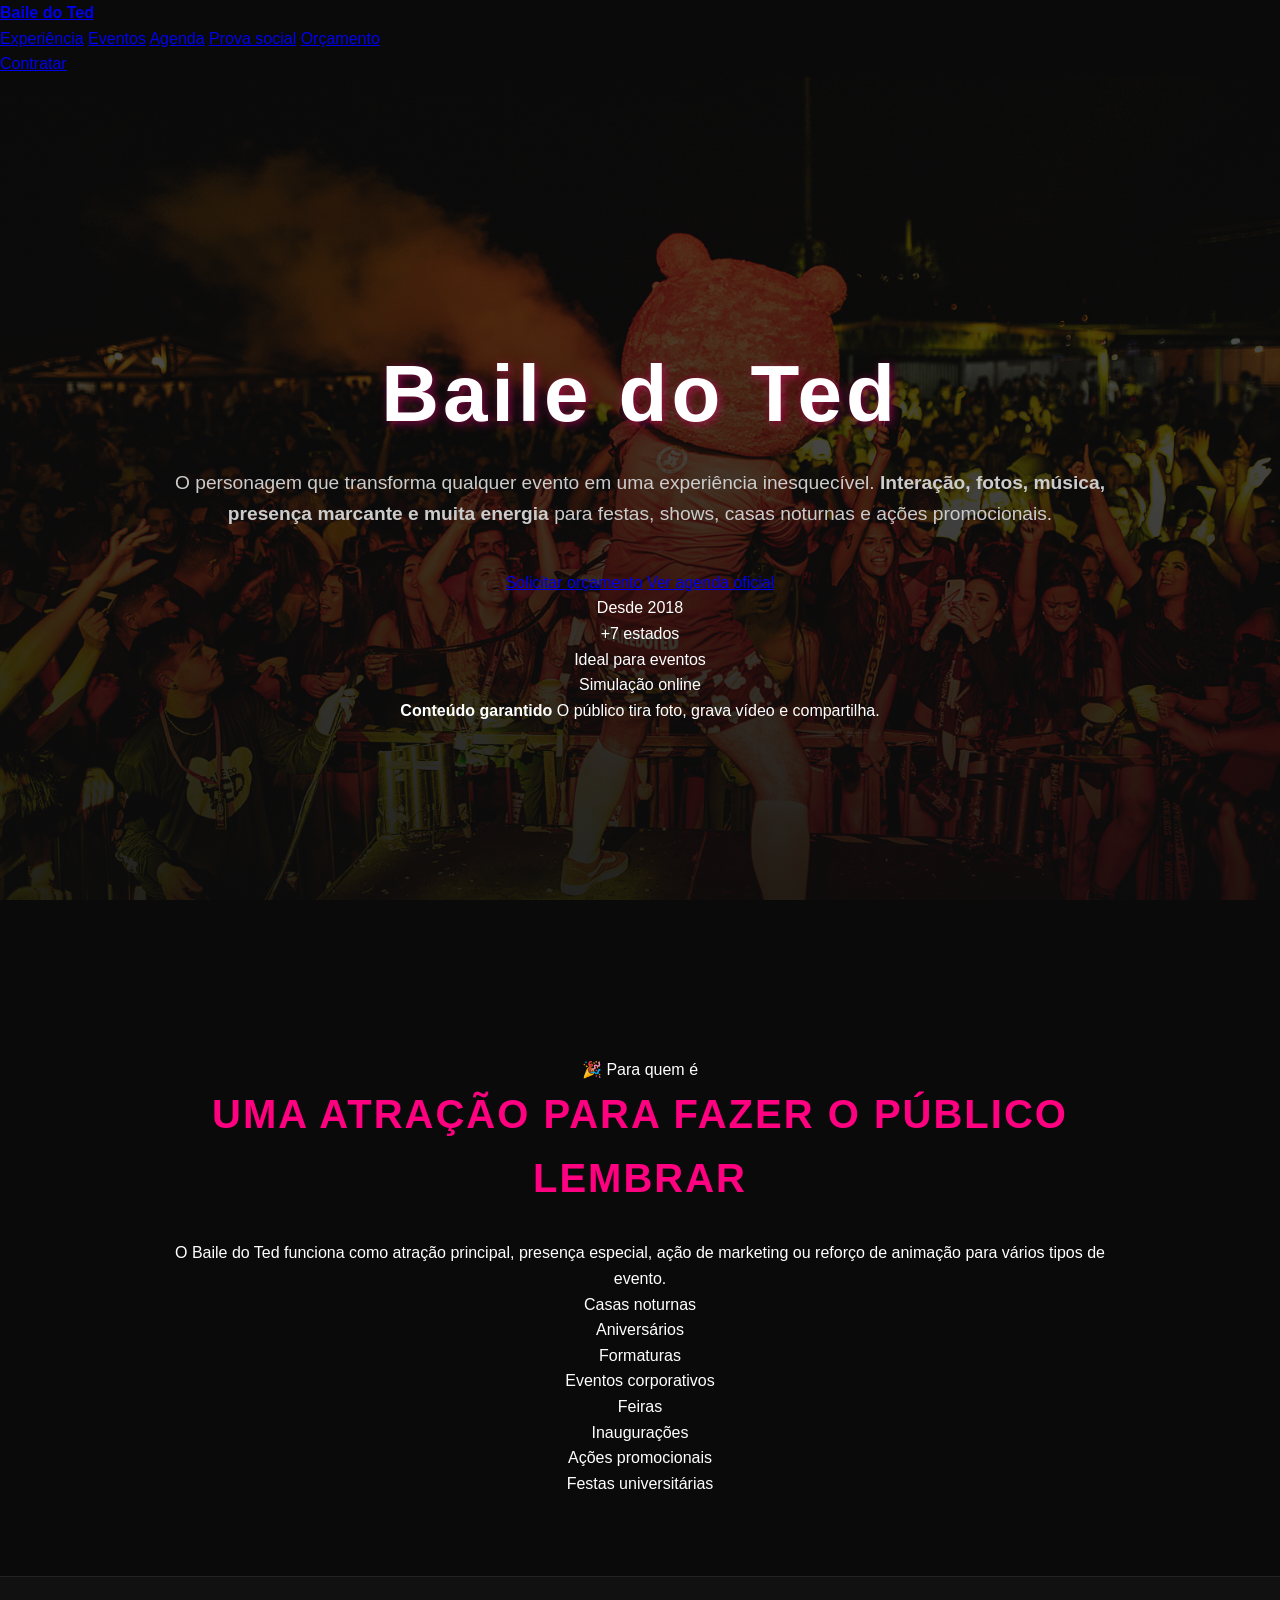
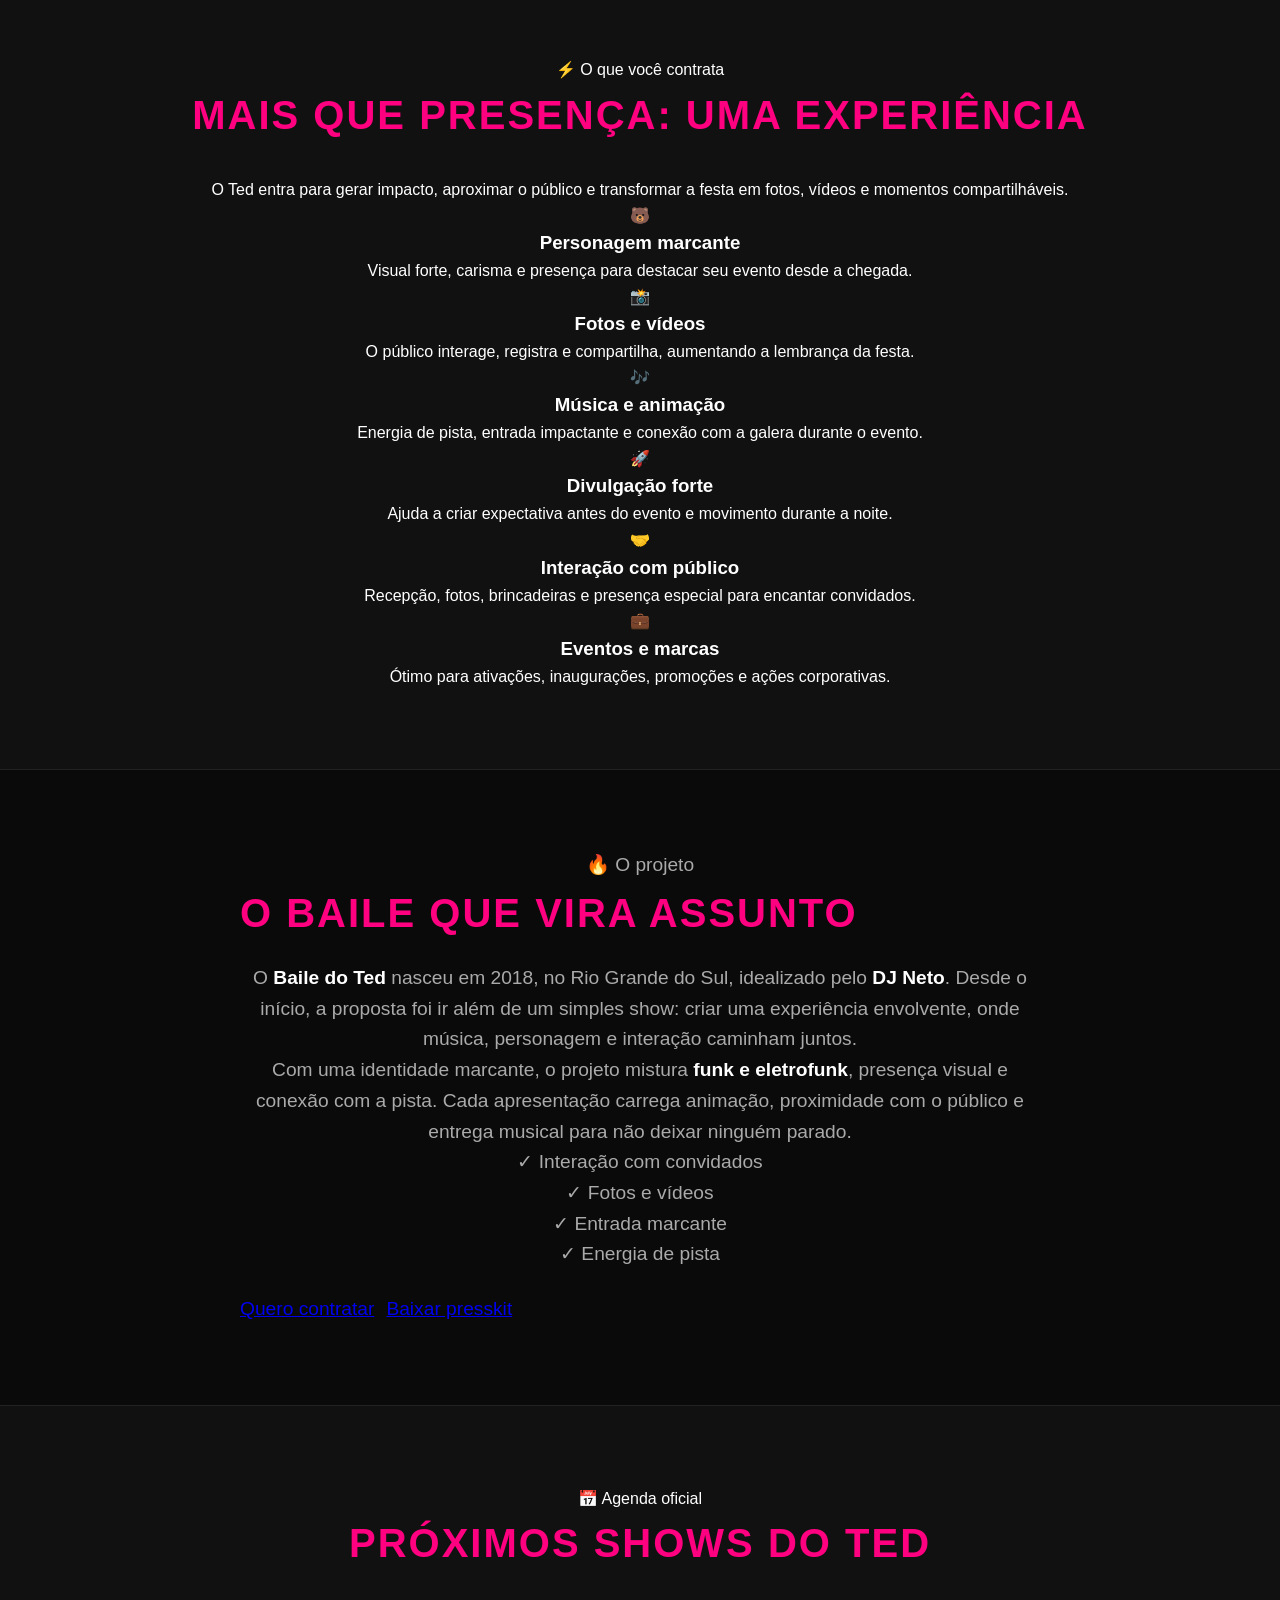
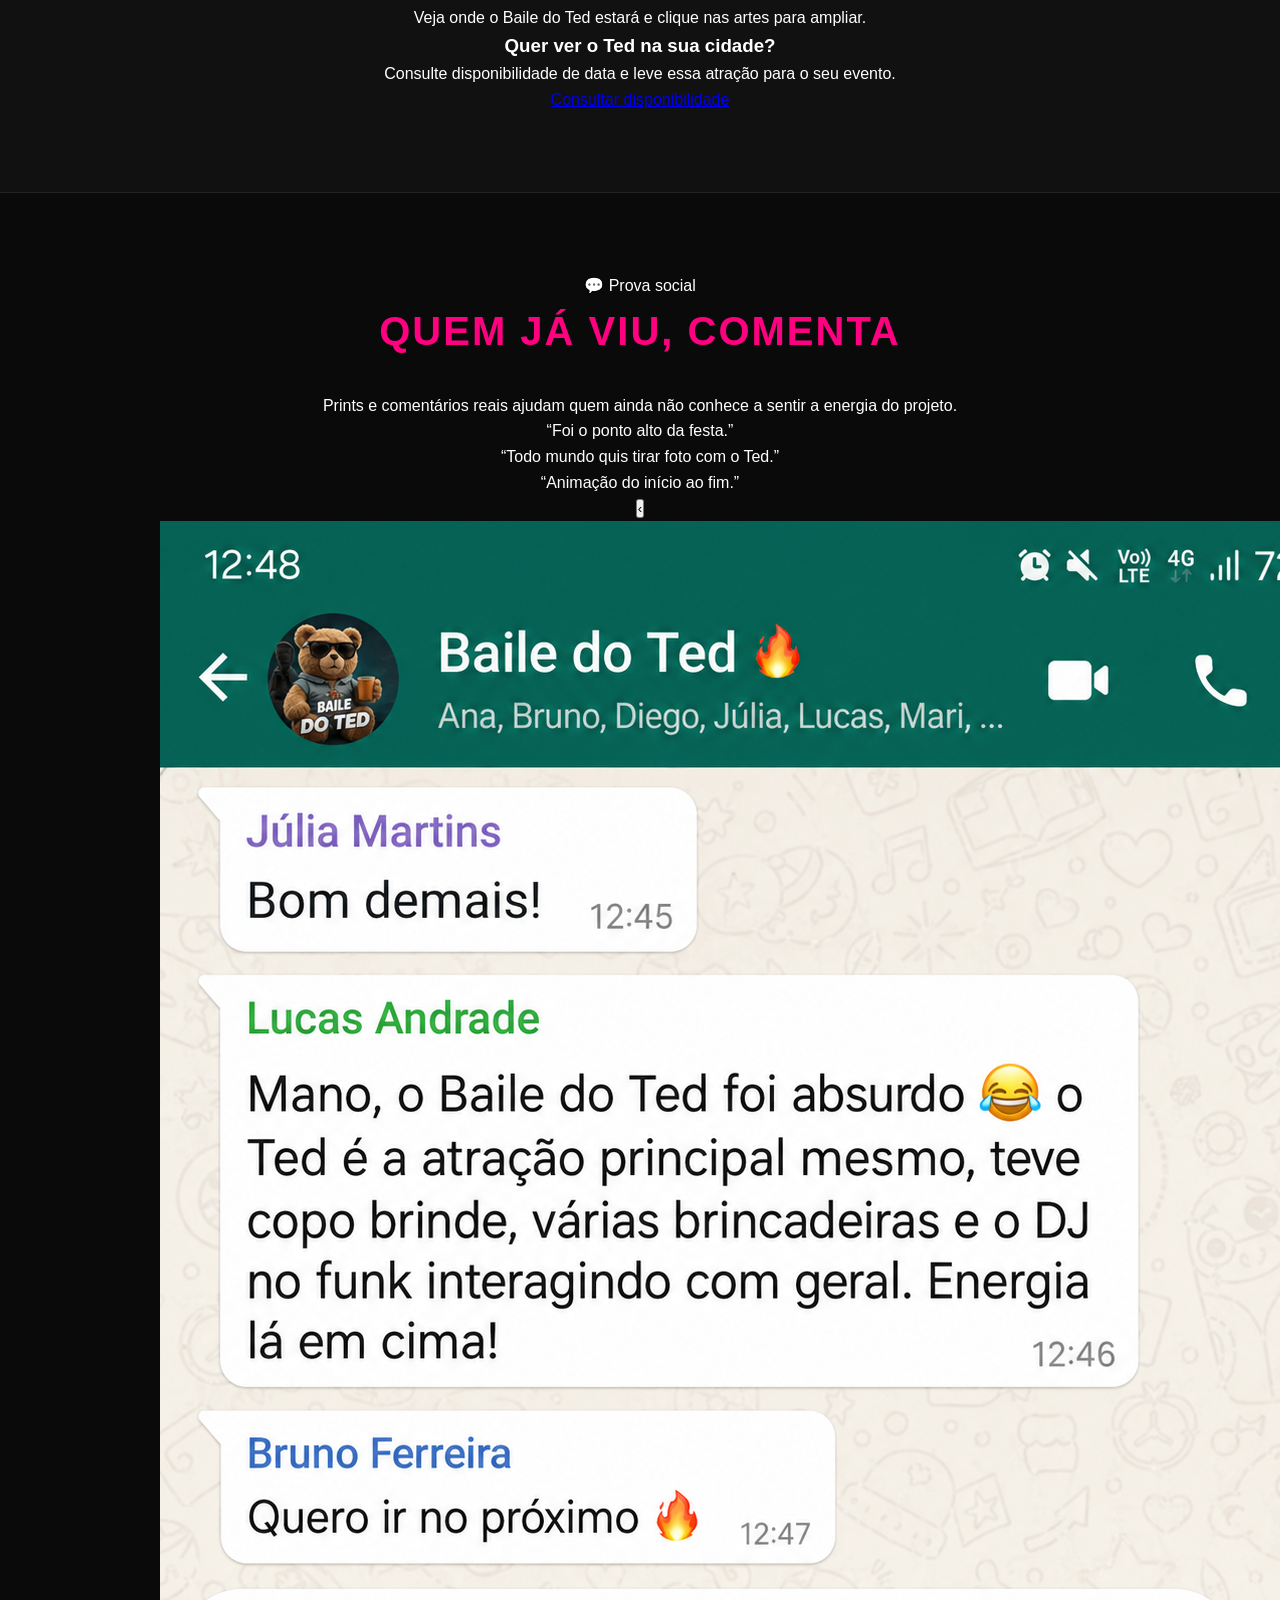
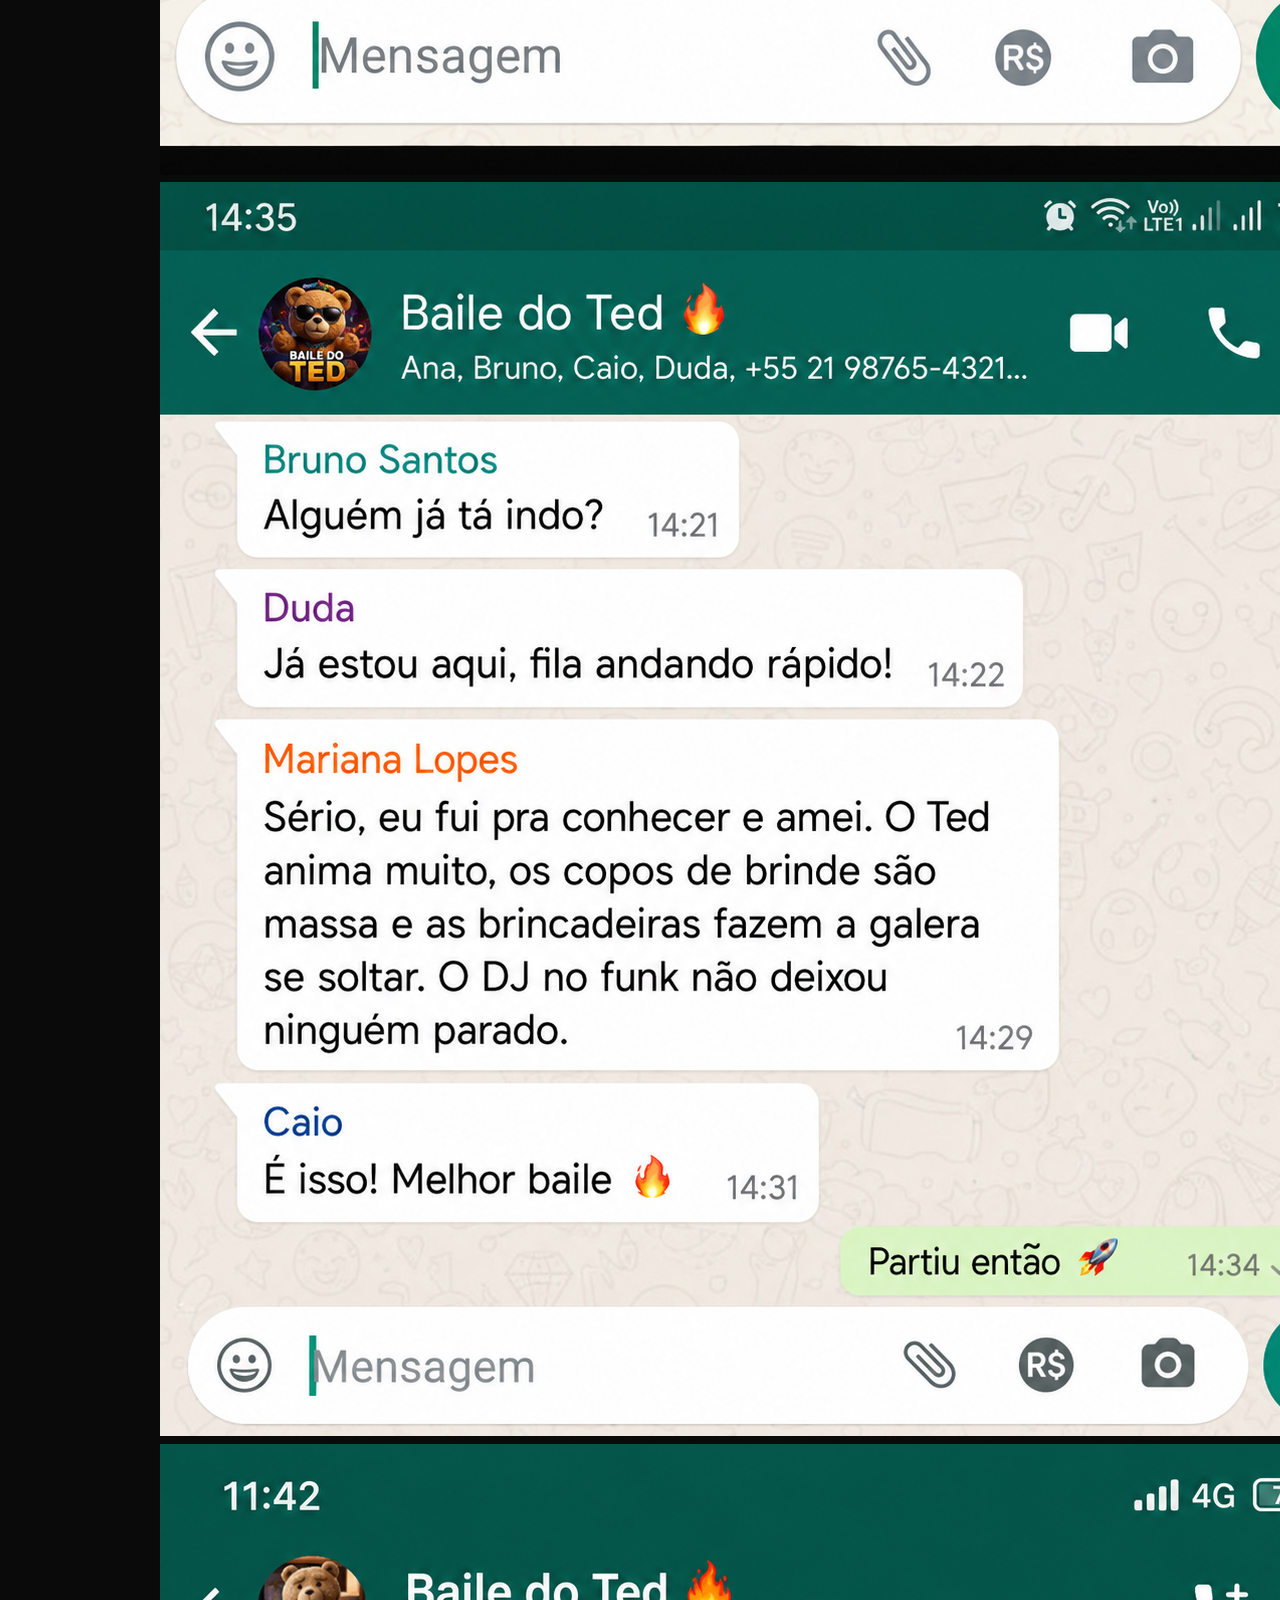
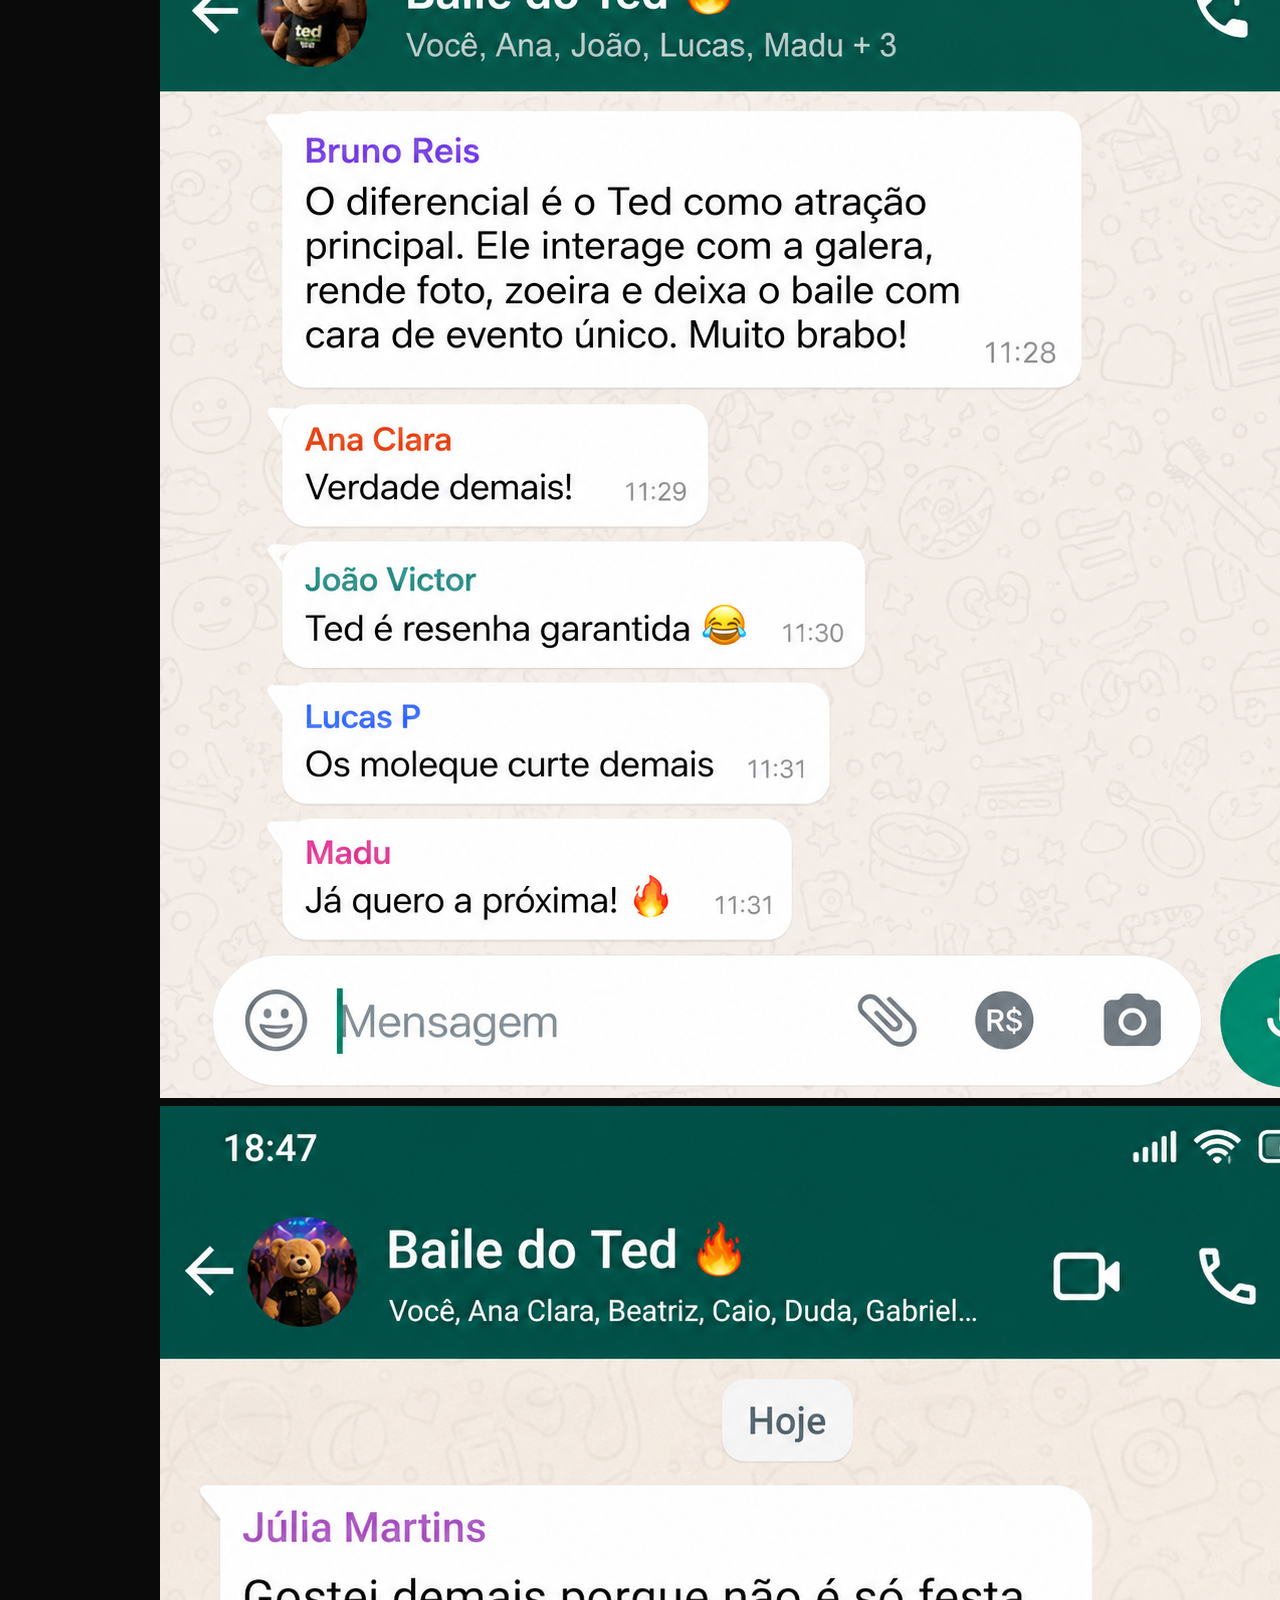
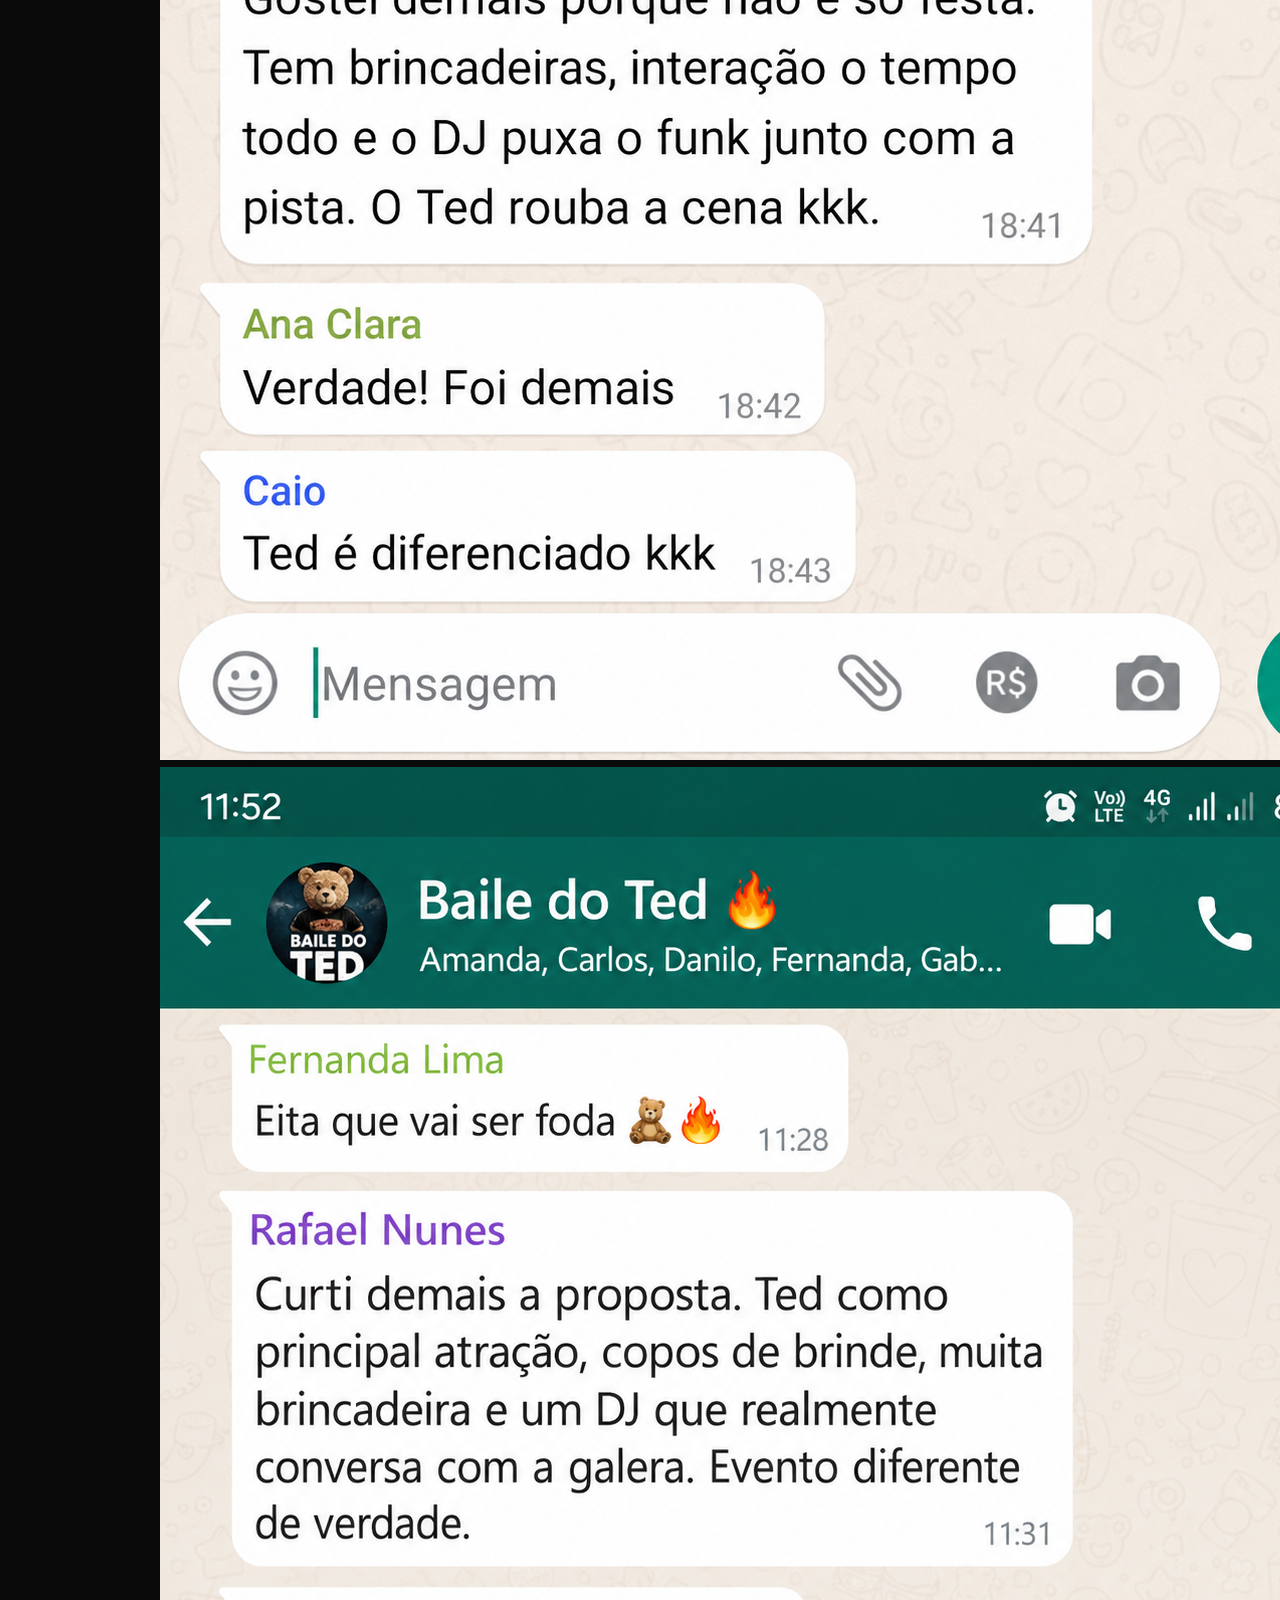
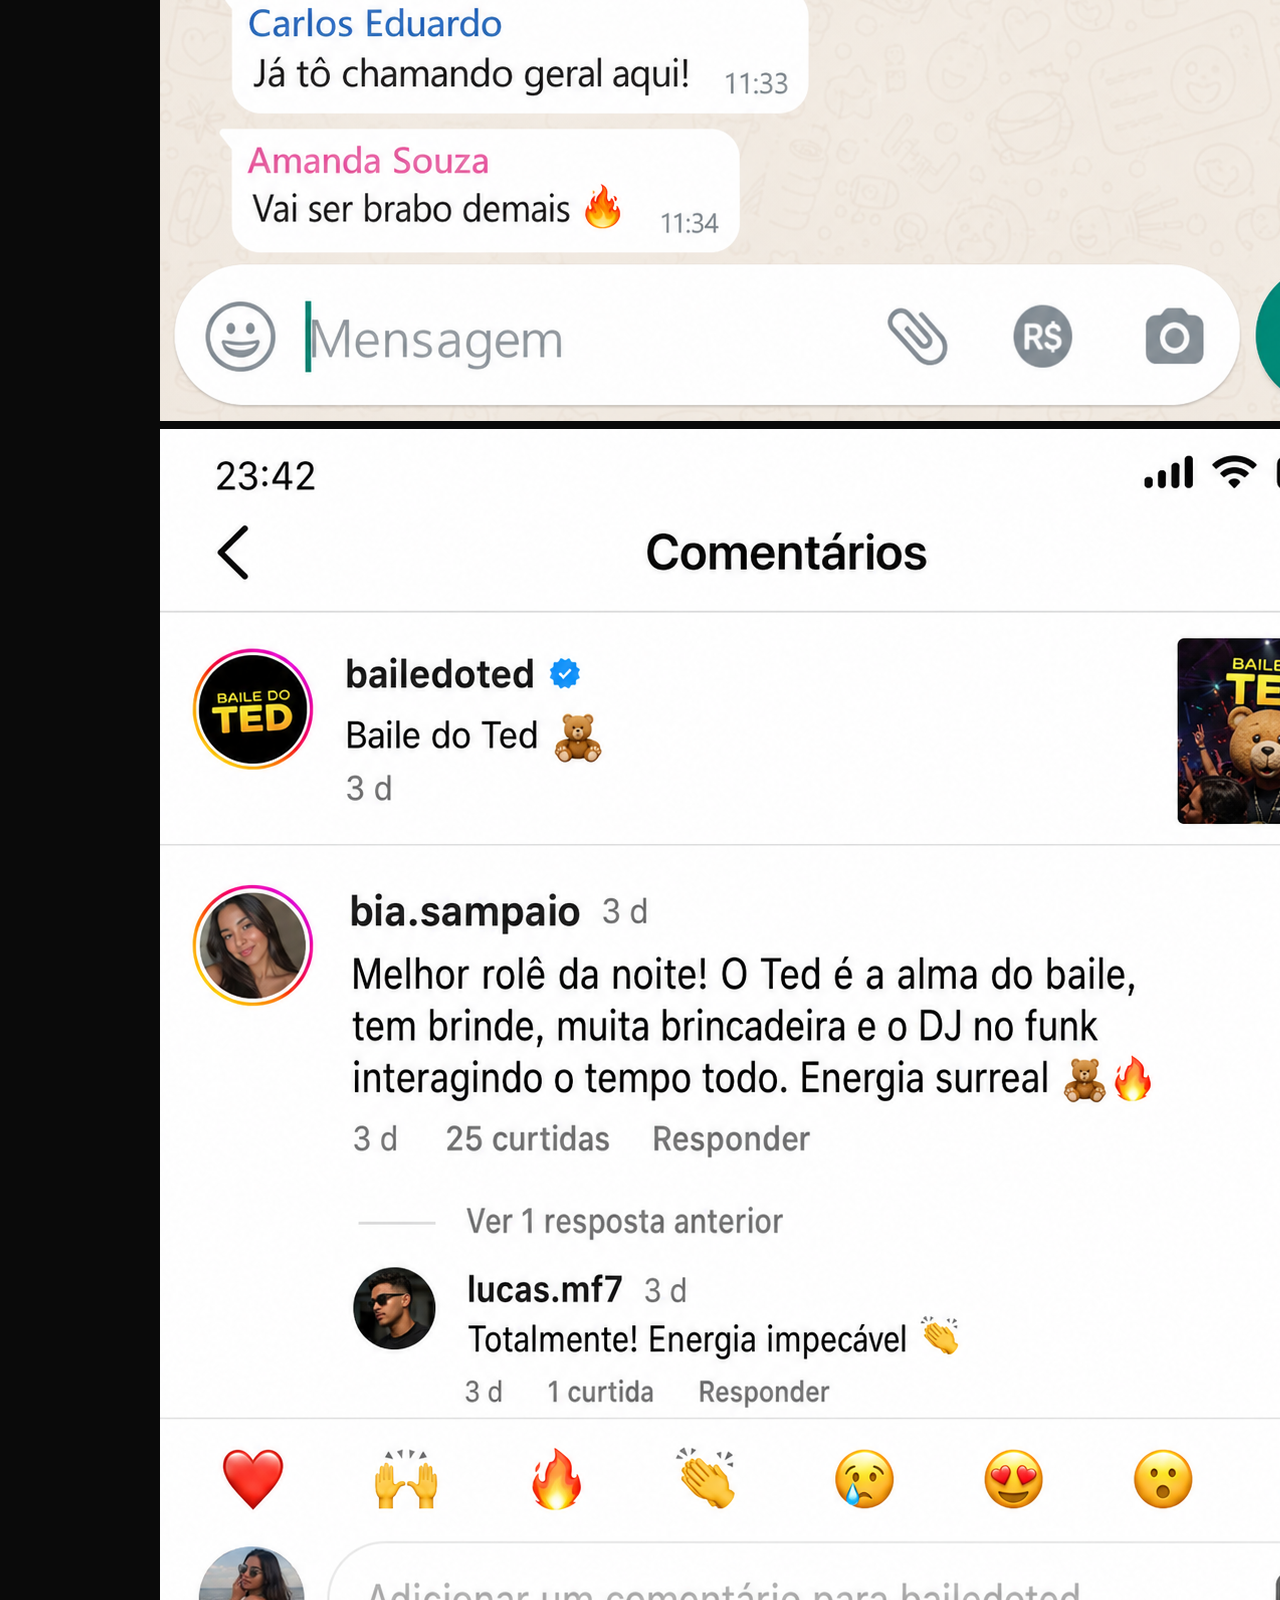
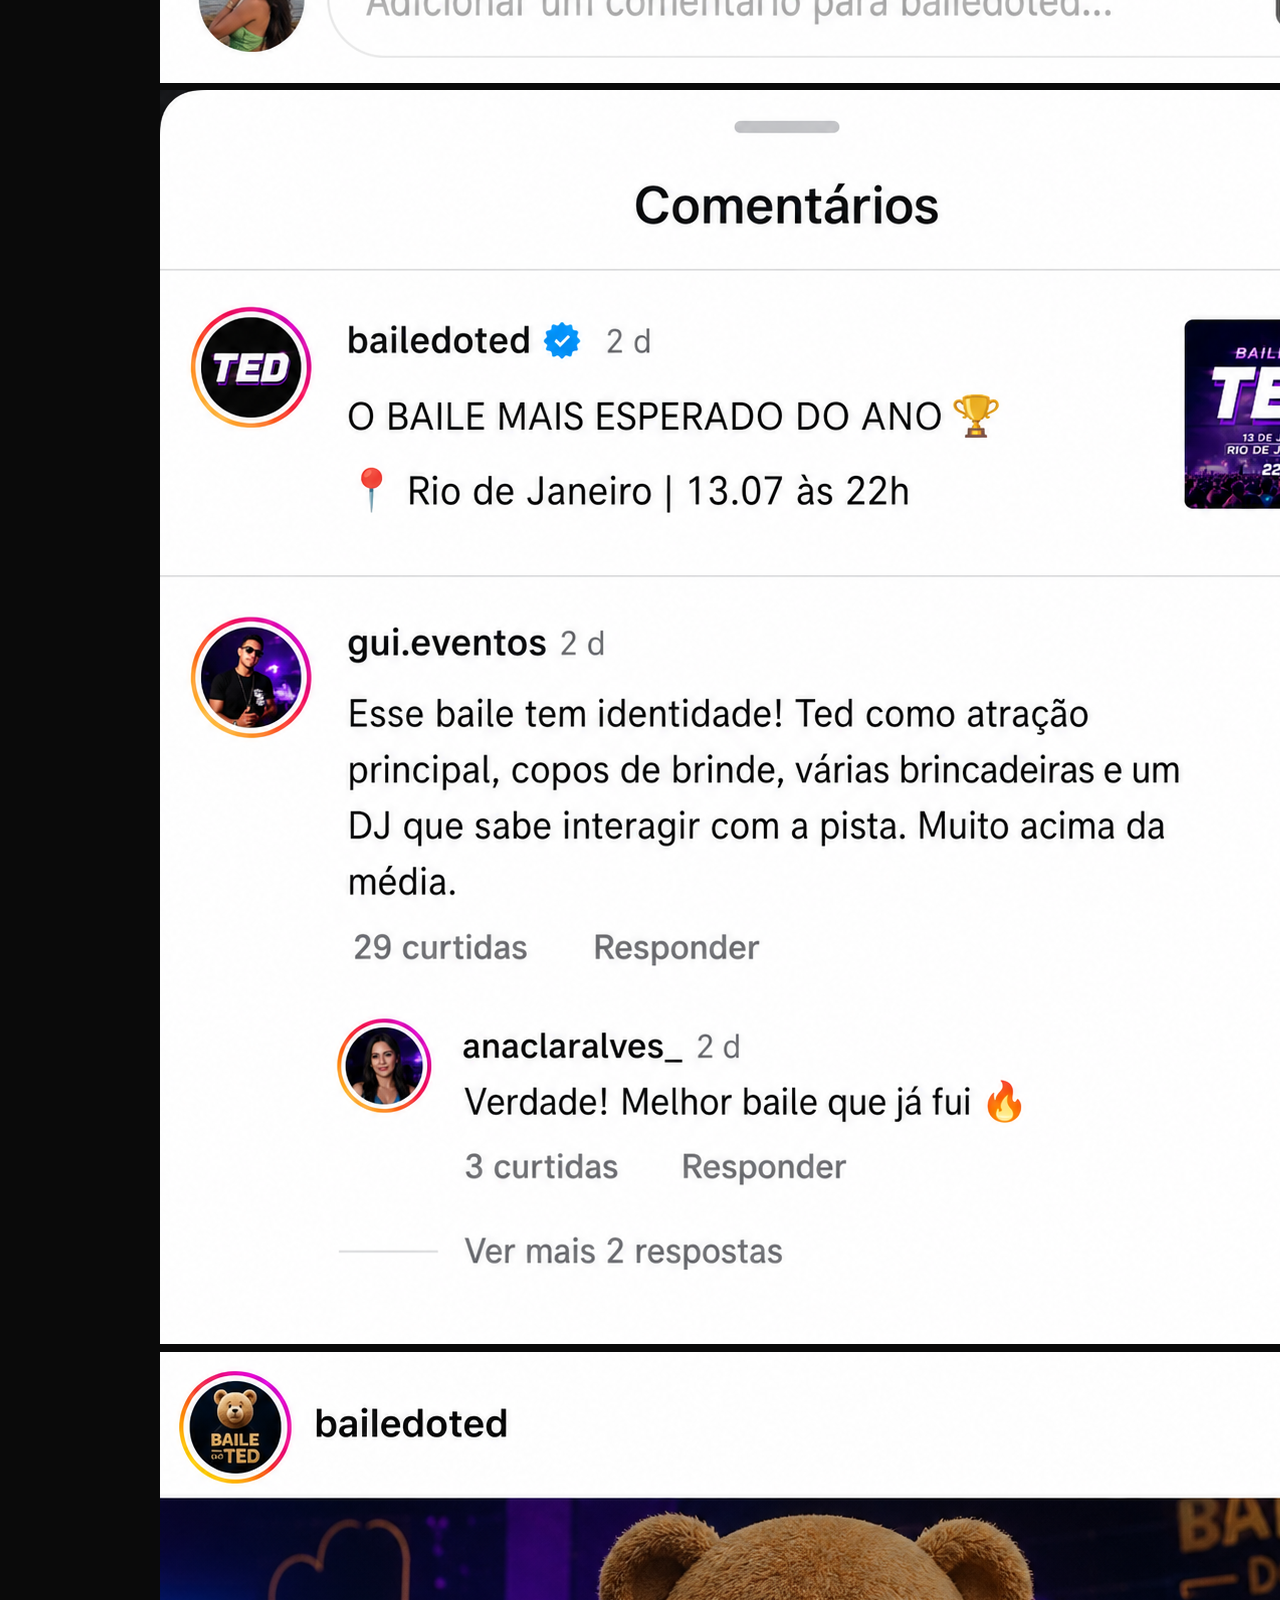
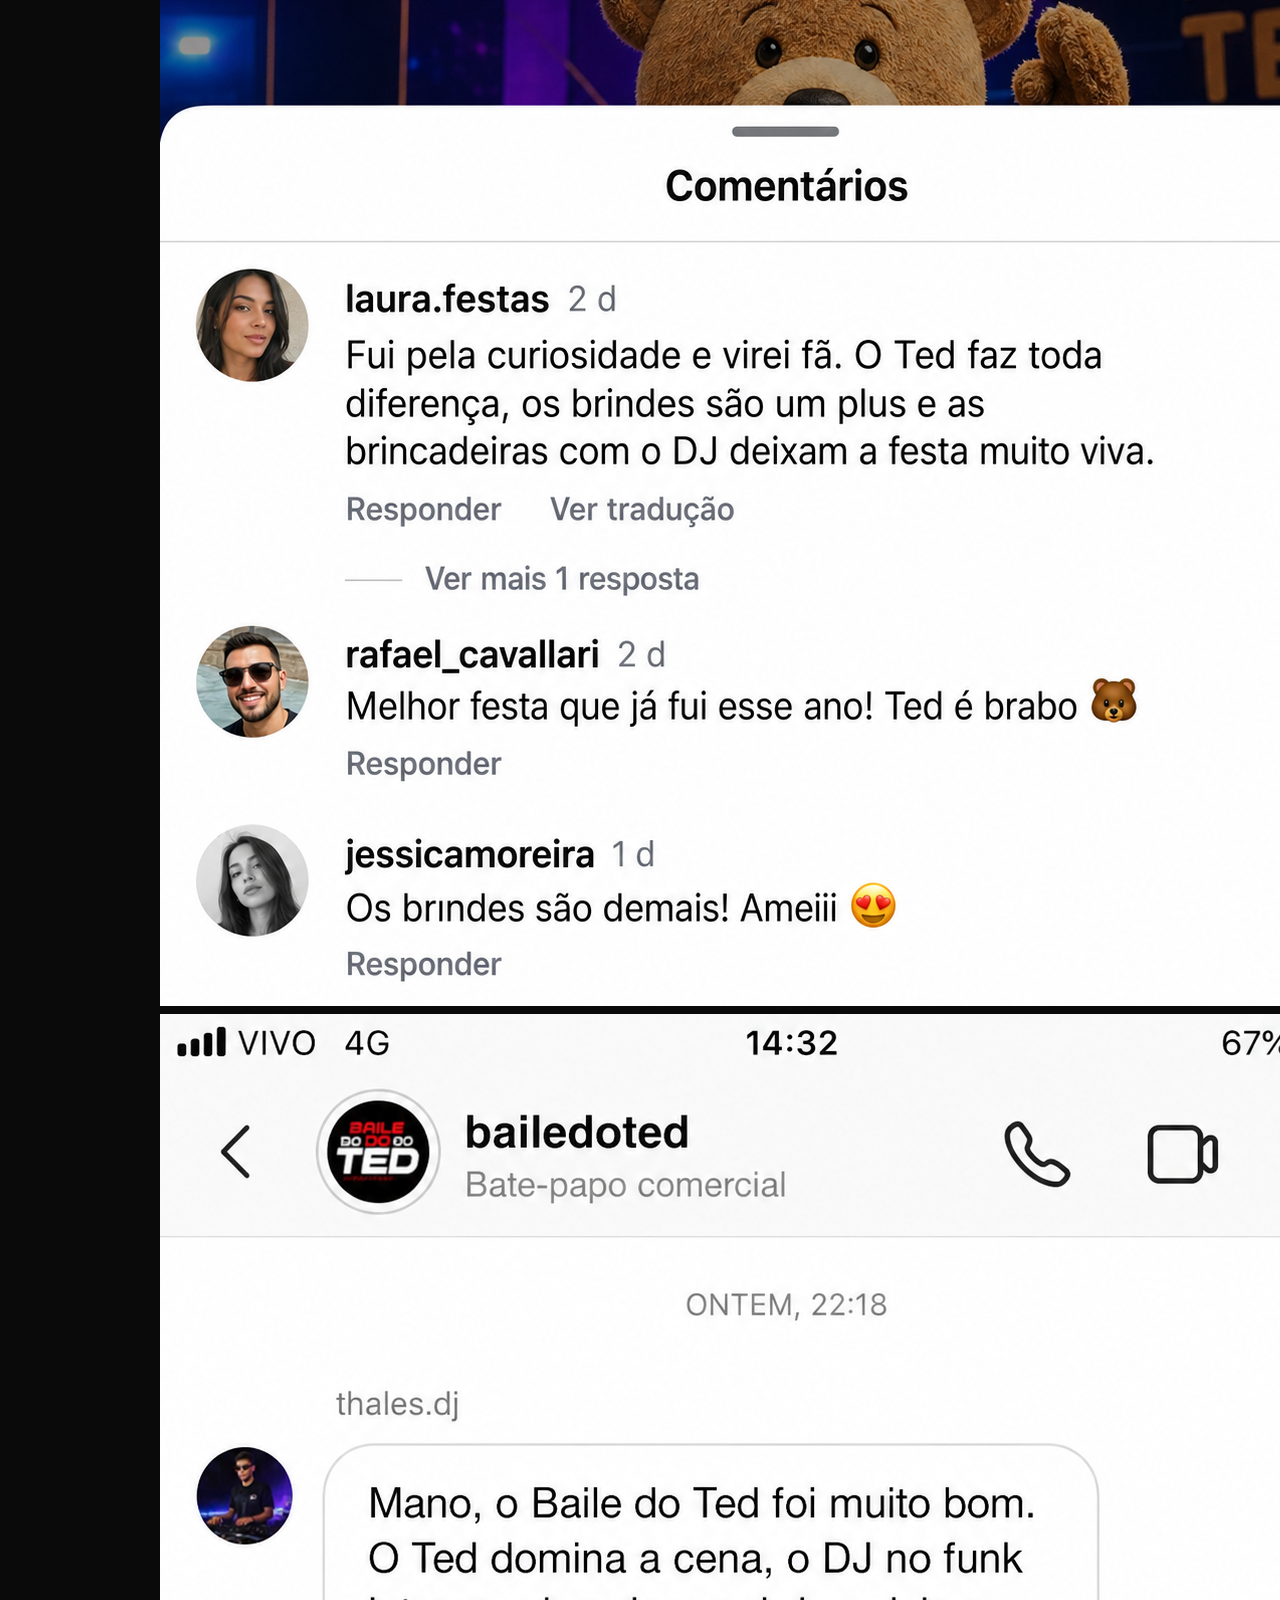
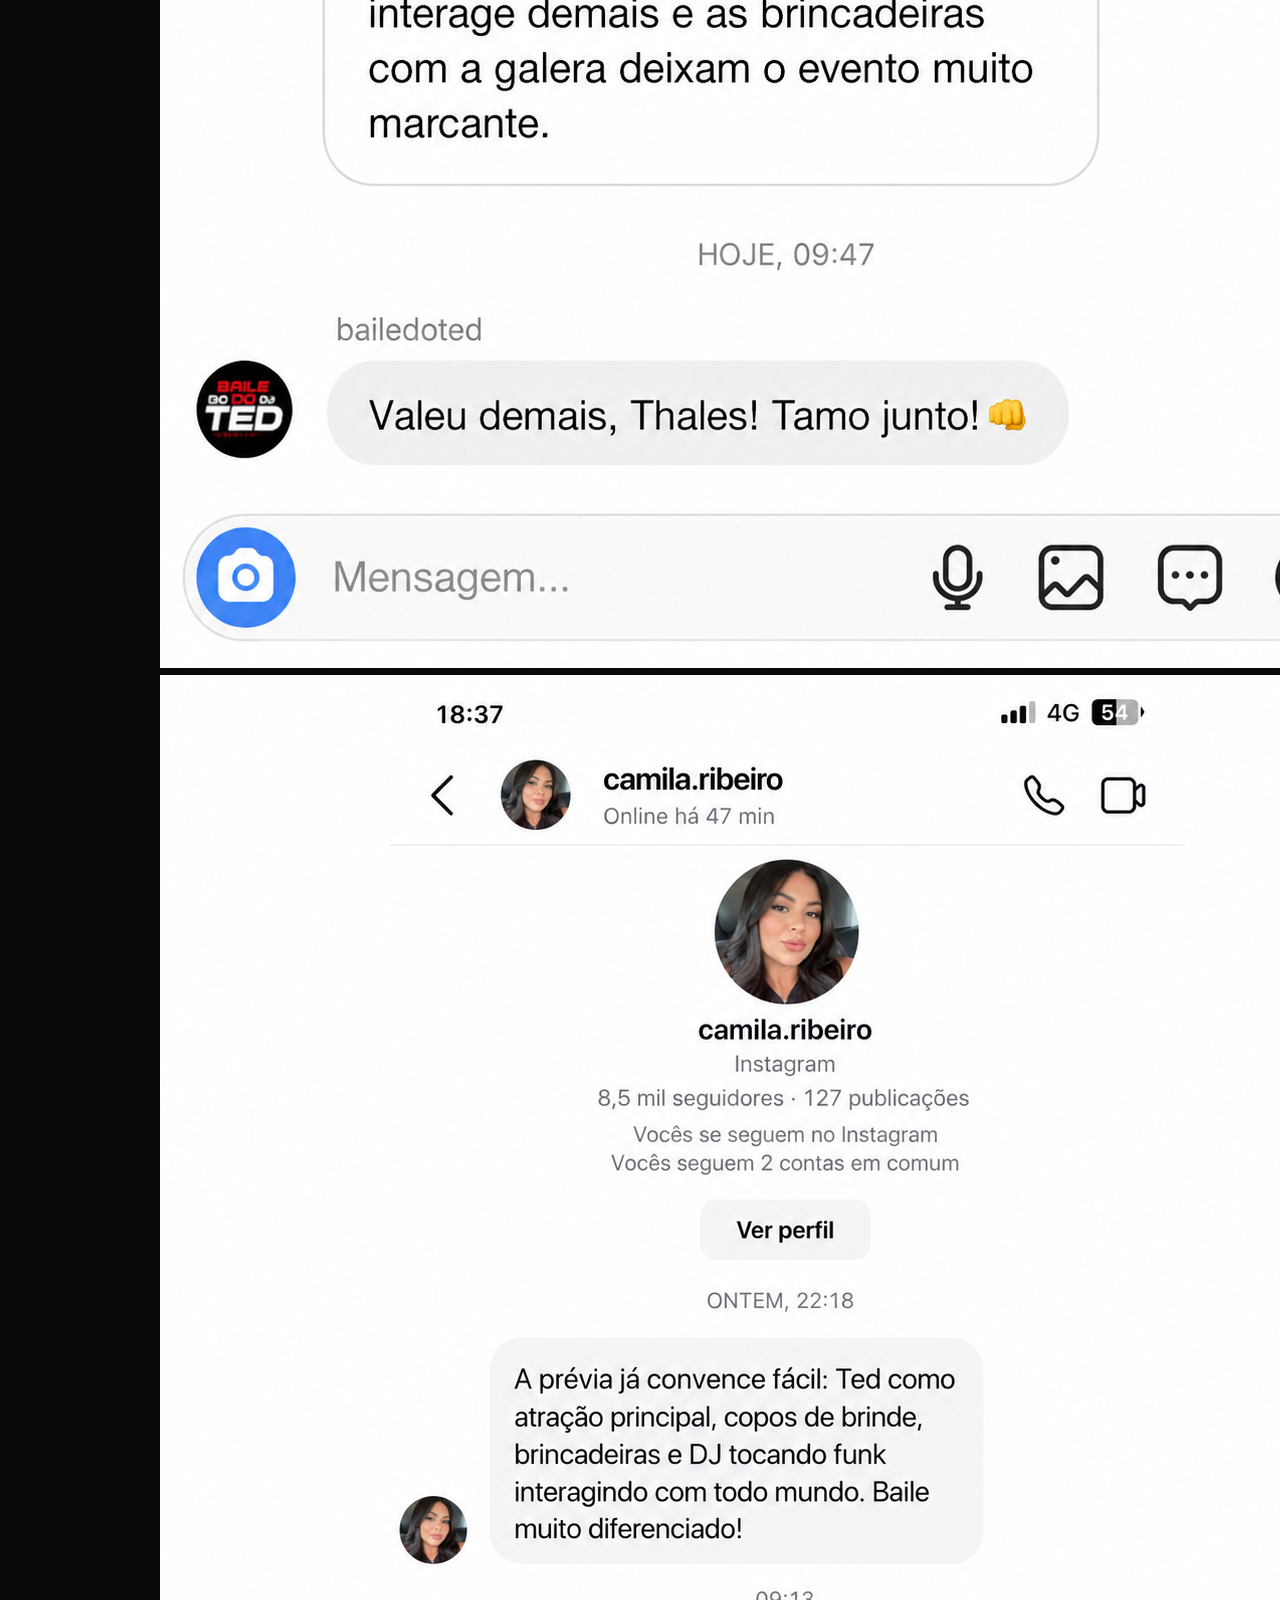
==== index.html @ 7d632997 "Update index.html" ====
<!DOCTYPE html>

<html lang="pt-BR">
<head>
<meta charset="utf-8"/>
<meta content="width=device-width, initial-scale=1.0" name="viewport"/>
<title>Baile do Ted | Contrate para Festas, Shows e Eventos</title>
<meta content="Contrate o Baile do Ted para festas, shows, eventos corporativos, aniversários e ações promocionais. Personagem, música, interação, fotos e muita animação." name="description"/>
<meta content="#09090f" name="theme-color"/>
<meta content="Baile do Ted | Contrate para seu evento" property="og:title"/>
<meta content="Uma atração divertida, marcante e cheia de energia para festas, shows e eventos." property="og:description"/>
<meta content="https://bailedoted.com.br/img/tedsite.png" property="og:image"/>
<meta content="https://bailedoted.com.br/" property="og:url"/>
<meta content="website" property="og:type"/>
<link href="img/ted.png" rel="icon" type="image/png"/>
<link href="img/icone.png" rel="apple-touch-icon" sizes="180x180"/>
<link href="img/icone.png" rel="icon" sizes="192x192" type="image/png"/>
<link href="img/icone.png" rel="icon" sizes="512x512" type="image/png"/>
<link href="style.css" rel="stylesheet"/>
<link href="css/style.css" rel="stylesheet"/>


</head>
<body>

<nav class="topbar">
<div class="topbar-inner">
<a aria-label="Baile do Ted" class="brand" href="#topo">
<span aria-label="Logo oficial Baile do Ted" class="ted-logo-img ted-logo-img--nav" role="img"></span>
<strong class="brand-text-fallback">Baile do Ted</strong>
</a>
<div class="nav-links">
<a href="#experiencia">Experiência</a>
<a href="#eventos">Eventos</a>
<a href="#agenda">Agenda</a>
<a href="#comentarios">Prova social</a>
<a href="#contato">Orçamento</a>
</div>
<a class="btn-primary" href="https://wa.me/5541995906901?text=Olá! Quero contratar o Baile do Ted para meu evento." target="_blank">Contratar</a>
</div>
</nav>
<header class="hero" id="topo">
<div class="container hero-grid">
<div class="hero-content">
<div class="hero-logo-official hero-logo-official--clean">
<span aria-label="Logo oficial Baile do Ted" class="ted-logo-img ted-logo-img--hero ted-logo-img--hero-title" role="img"></span>
</div>
<h1 class="sr-only">Baile do Ted</h1>
<p class="tagline">O personagem que transforma qualquer evento em uma experiência inesquecível. <strong>Interação, fotos, música, presença marcante e muita energia</strong> para festas, shows, casas noturnas e ações promocionais.</p>
<div class="hero-actions">
<a class="btn-primary" href="https://wa.me/5541995906901?text=Olá! Quero solicitar um orçamento do Baile do Ted para meu evento." target="_blank">Solicitar orçamento</a>
<a class="btn-secondary" href="#agenda">Ver agenda oficial</a>
</div>
<div aria-label="Destaques do Baile do Ted" class="hero-pills">
<div class="hero-pill">Desde 2018</div>
<div class="hero-pill">+7 estados</div>
<div class="hero-pill">Ideal para eventos</div>
<div class="hero-pill">Simulação online</div>
</div>
</div>
<div class="hero-visual">
<div class="hero-card">
<div class="story-frame js-media-slot" data-alt="Arte ou vídeo do topo do Baile do Ted" data-fallback="img/tedsite.png" data-loading="eager" data-media-slot="topo" data-slot-label="Mídia do topo">
<!-- Troque a mídia do topo subindo um arquivo para a pasta img com o nome topo.jpg, topo.png, topo.webp ou topo.mp4. -->
</div>
<div class="floating-badge">
<strong>Conteúdo garantido</strong>
<span>O público tira foto, grava vídeo e compartilha.</span>
</div>
</div>
</div>
</div>
</header>
<section class="section" id="eventos">
<div class="container">
<div class="section-title">
<span class="eyebrow">🎉 Para quem é</span>
<h2>Uma atração para <span class="gradient-text">fazer o público lembrar</span></h2>
<p>O Baile do Ted funciona como atração principal, presença especial, ação de marketing ou reforço de animação para vários tipos de evento.</p>
</div>
<div class="event-types">
<div class="event-type">Casas noturnas</div>
<div class="event-type">Aniversários</div>
<div class="event-type">Formaturas</div>
<div class="event-type">Eventos corporativos</div>
<div class="event-type">Feiras</div>
<div class="event-type">Inaugurações</div>
<div class="event-type">Ações promocionais</div>
<div class="event-type">Festas universitárias</div>
</div>
</div>
</section>
<section class="section dark-bg" id="experiencia">
<div class="container">
<div class="section-title">
<span class="eyebrow">⚡ O que você contrata</span>
<h2>Mais que presença: <span class="gradient-text">uma experiência</span></h2>
<p>O Ted entra para gerar impacto, aproximar o público e transformar a festa em fotos, vídeos e momentos compartilháveis.</p>
</div>
<div class="cards-grid">
<article class="info-card"><div class="icon">🐻</div><h3>Personagem marcante</h3><p>Visual forte, carisma e presença para destacar seu evento desde a chegada.</p></article>
<article class="info-card"><div class="icon">📸</div><h3>Fotos e vídeos</h3><p>O público interage, registra e compartilha, aumentando a lembrança da festa.</p></article>
<article class="info-card"><div class="icon">🎶</div><h3>Música e animação</h3><p>Energia de pista, entrada impactante e conexão com a galera durante o evento.</p></article>
<article class="info-card"><div class="icon">🚀</div><h3>Divulgação forte</h3><p>Ajuda a criar expectativa antes do evento e movimento durante a noite.</p></article>
<article class="info-card"><div class="icon">🤝</div><h3>Interação com público</h3><p>Recepção, fotos, brincadeiras e presença especial para encantar convidados.</p></article>
<article class="info-card"><div class="icon">💼</div><h3>Eventos e marcas</h3><p>Ótimo para ativações, inaugurações, promoções e ações corporativas.</p></article>
</div>
</div>
</section>
<section class="section" id="release">
<div class="container">
<div class="release-box">
<div class="release-media">
<div class="story-frame js-media-slot" data-alt="Arte ou vídeo da seção de experiência do Baile do Ted" data-fallback="img/tedsite.png" data-loading="lazy" data-media-slot="meio" data-slot-label="Mídia do meio">
<!-- Troque a mídia do meio subindo um arquivo para a pasta img com o nome meio.jpg, meio.png, meio.webp ou meio.mp4. -->
</div>
</div>
<div class="release-text">
<span class="eyebrow">🔥 O projeto</span>
<h2 style="text-align:left; margin-bottom:18px;">O Baile que vira assunto</h2>
<p>O <strong>Baile do Ted</strong> nasceu em 2018, no Rio Grande do Sul, idealizado pelo <strong>DJ Neto</strong>. Desde o início, a proposta foi ir além de um simples show: criar uma experiência envolvente, onde música, personagem e interação caminham juntos.</p>
<p>Com uma identidade marcante, o projeto mistura <strong>funk e eletrofunk</strong>, presença visual e conexão com a pista. Cada apresentação carrega animação, proximidade com o público e entrega musical para não deixar ninguém parado.</p>
<div class="check-list">
<div class="check-item"><span>✓</span> Interação com convidados</div>
<div class="check-item"><span>✓</span> Fotos e vídeos</div>
<div class="check-item"><span>✓</span> Entrada marcante</div>
<div class="check-item"><span>✓</span> Energia de pista</div>
</div>
<div style="margin-top:24px; display:flex; gap:12px; flex-wrap:wrap;">
<a class="btn-primary" href="https://wa.me/5541995906901?text=Olá! Quero contratar o Baile do Ted." target="_blank">Quero contratar</a>
<a class="btn-secondary" href="presskit.pdf" target="_blank">Baixar presskit</a>
</div>
</div>
</div>
</div>
</section>
<section class="section dark-bg" id="agenda">
<div class="container">
<div class="section-title">
<span class="eyebrow">📅 Agenda oficial</span>
<h2>Próximos shows <span class="gradient-text">do Ted</span></h2>
<p>Veja onde o Baile do Ted estará e clique nas artes para ampliar.</p>
</div>
<div id="container-destaque"></div>
<div class="grid-calendario" id="grid-calendario"></div>
<div class="event-cta-after">
<div>
<h3>Quer ver o Ted na sua cidade?</h3>
<p>Consulte disponibilidade de data e leve essa atração para o seu evento.</p>
</div>
<a class="btn-primary" href="https://wa.me/5541995906901?text=Olá! Quero saber se o Baile do Ted tem data disponível para minha cidade." target="_blank">Consultar disponibilidade</a>
</div>
</div>
</section>
<section class="section comentarios-carousel-section" id="comentarios">
<div class="container">
<div class="section-title">
<span class="eyebrow">💬 Prova social</span>
<h2>Quem já viu, <span class="gradient-text">comenta</span></h2>
<p>Prints e comentários reais ajudam quem ainda não conhece a sentir a energia do projeto.</p>
</div>
<div class="proof-quotes">
<div class="proof-quote">“Foi o ponto alto da festa.”</div>
<div class="proof-quote">“Todo mundo quis tirar foto com o Ted.”</div>
<div class="proof-quote">“Animação do início ao fim.”</div>
</div>
<div aria-label="Carrossel de comentários do Baile do Ted" class="comentarios-carousel-wrap">
<button aria-label="Comentário anterior" class="comentarios-nav prev" data-comentarios-prev="" type="button">‹</button>
<div class="comentarios-carousel-viewport">
<div class="comentarios-carousel-track" data-comentarios-track="">
<div class="comentario-slide"><div class="comentario-card"><img alt="Comentário sobre o Baile do Ted no WhatsApp" decoding="async" loading="lazy" src="img/comentarios/01.png"/></div></div>
<div class="comentario-slide"><div class="comentario-card"><img alt="Comentário sobre o Baile do Ted no WhatsApp" decoding="async" loading="lazy" src="img/comentarios/02.png"/></div></div>
<div class="comentario-slide"><div class="comentario-card"><img alt="Comentário sobre o Baile do Ted no WhatsApp" decoding="async" loading="lazy" src="img/comentarios/03.png"/></div></div>
<div class="comentario-slide"><div class="comentario-card"><img alt="Comentário sobre o Baile do Ted no WhatsApp" decoding="async" loading="lazy" src="img/comentarios/04.png"/></div></div>
<div class="comentario-slide"><div class="comentario-card"><img alt="Comentário sobre o Baile do Ted no WhatsApp" decoding="async" loading="lazy" src="img/comentarios/05.png"/></div></div>
<div class="comentario-slide"><div class="comentario-card"><img alt="Comentário sobre o Baile do Ted no Instagram" decoding="async" loading="lazy" src="img/comentarios/06.png"/></div></div>
<div class="comentario-slide"><div class="comentario-card"><img alt="Comentário sobre o Baile do Ted no Instagram" decoding="async" loading="lazy" src="img/comentarios/07.png"/></div></div>
<div class="comentario-slide"><div class="comentario-card"><img alt="Comentário sobre o Baile do Ted no Instagram" decoding="async" loading="lazy" src="img/comentarios/08.png"/></div></div>
<div class="comentario-slide"><div class="comentario-card"><img alt="Comentário sobre o Baile do Ted no Direct do Instagram" decoding="async" loading="lazy" src="img/comentarios/09.png"/></div></div>
<div class="comentario-slide"><div class="comentario-card"><img alt="Comentário sobre o Baile do Ted no Direct do Instagram" decoding="async" loading="lazy" src="img/comentarios/10.png"/></div></div>
</div>
</div>
<button aria-label="Próximos comentários" class="comentarios-nav next" data-comentarios-next="" type="button">›</button>
</div>
<div class="comentarios-dots" data-comentarios-dots=""></div>
</div>
</section>
<section class="section" id="contato">
<div class="container">
<div class="section-title">
<span class="eyebrow">💰 orçamento rápido</span>
<h2>Simule e chame <span class="gradient-text">no WhatsApp</span></h2>
<p>Informe sua cidade e receba uma estimativa base de deslocamento para conversar sobre a contratação.</p>
</div>
<div class="orcamento-card">
<div class="input-orcamento-group">
<input id="cidade-destino" placeholder="Cidade e Estado. Ex: Candelária, RS" type="text"/>
<input id="tipo-evento" placeholder="Tipo de evento. Ex: Aniversário, boate, formatura" type="text"/>
</div>
<div class="input-orcamento-group">
<input aria-label="Data desejada" id="data-evento" type="date"/>
<input id="nome-cliente" placeholder="Seu nome ou nome da empresa" type="text"/>
</div>
<button class="btn-primary" id="btn-calcular" onclick="calcularOrcamento()">Calcular estimativa</button>
<div id="loading-box" style="display:none; text-align:center;">
<p id="msg-ted" style="color:#ff007f; font-weight:900; font-size:1.05rem; margin:0 0 15px;"></p>
<div style="width:100%; height:12px; background:#17171d; border-radius:999px; overflow:hidden; border:1px solid rgba(255,255,255,.14);">
<div id="barra-progresso" style="height:100%; width:0%; background:linear-gradient(90deg,#ff007f,#b300ff,#00c853,#ff007f); background-size:300% 100%;"></div>
</div>
</div>
<div id="resultado-box" style="display:none;">
<p id="msg-erro" style="color:#ff4fa7; font-weight:900; margin:0 0 15px; display:none;"></p>
<div id="dados-orcamento" style="display:none;">
<h3 style="color:#fff; margin:0 0 8px; font-size:1.65rem;">Estimativa base: <span style="color:#ffd400;">R$ <span id="res-total">--</span></span></h3>
<p style="color:#aaa; font-size:.92rem; margin:0 0 18px; line-height:1.55;">* Despesas com hospedagem e alimentação na cidade não inclusas nesta simulação rápida. O valor final pode variar conforme data, formato e estrutura do evento.</p>
<a class="btn-primary" href="#" id="btn-whats-orcamento" target="_blank">Enviar cotação pelo WhatsApp</a>
</div>
</div>
</div>
<div style="text-align:center; margin-top:48px; padding-top:38px; border-top:1px solid rgba(255,255,255,.10);">
<h3 style="font-size:1.55rem; margin:0 0 10px;">Conecte-se com o Baile</h3>
<p style="color:#aaa; margin:0 0 25px;">Poste seus melhores momentos com a tag #bailedoted</p>
<div style="display:flex; justify-content:center; gap:16px; margin-bottom:28px;">
<a class="social-circle-btn insta" href="https://www.instagram.com/bailedoted/" target="_blank" title="Instagram"><svg viewbox="0 0 24 24" xmlns="http://www.w3.org/2000/svg"><path d="M12 2.163c3.204 0 3.584.012 4.85.07 3.252.148 4.771 1.691 4.919 4.919.058 1.265.069 1.645.069 4.849 0 3.205-.012 3.584-.069 4.849-.149 3.225-1.664 4.771-4.919 4.919-1.266.058-1.644.07-4.85.07-3.204 0-3.584-.012-4.849-.07-3.26-.149-4.771-1.699-4.919-4.92-.058-1.265-.07-1.644-.07-4.849 0-3.204.013-3.583.07-4.849.149-3.227 1.664-4.771 4.919-4.919 1.266-.057 1.645-.069 4.849-.069zM12 0C8.741 0 8.333.014 7.053.072 2.695.272.273 2.69.073 7.051.014 8.333 0 8.741 0 12c0 3.259.014 3.668.072 4.948.2 4.358 2.618 6.78 6.98 6.98 1.281.058 1.689.072 4.948.072 3.259 0 3.668-.014 4.948-.072 4.354-.2 6.782-2.618 6.979-6.98.059-1.28.073-1.689.073-4.948 0-3.259-.014-3.667-.072-4.947-.196-4.354-2.617-6.78-6.979-6.98C15.668.014 15.259 0 12 0zm0 5.838a6.162 6.162 0 1 0 0 12.324 6.162 6.162 0 0 0 0-12.324zM12 16a4 4 0 1 1 0-8 4 4 0 0 1 0 8zm6.406-11.845a1.44 1.44 0 1 0 0 2.881 1.44 1.44 0 0 0 0-2.881z"></path></svg></a>
<a class="social-circle-btn tiktok" href="https://www.tiktok.com/@bailedoted0?_r=1&amp;_t=ZS-96j8t03LKxo" target="_blank" title="TikTok"><svg viewbox="0 0 24 24" xmlns="http://www.w3.org/2000/svg"><path d="M19.59 6.69a4.83 4.83 0 0 1-3.77-4.25V2h-3.45v13.67a2.89 2.89 0 0 1-5.2 1.74 2.89 2.89 0 0 1 2.31-4.64 2.93 2.93 0 0 1 .88.13V9.4a6.84 6.84 0 0 0-1-.05A6.33 6.33 0 0 0 5 20.1a6.34 6.34 0 0 0 10.86-4.43v-7a8.16 8.16 0 0 0 4.77 1.52v-3.4a4.85 4.85 0 0 1-1-.1z"></path></svg></a>
<a class="social-circle-btn yt" href="https://www.youtube.com/channel/UCTWVhvbqsDj7csEh-owrOVA" target="_blank" title="YouTube"><svg viewbox="0 0 24 24" xmlns="http://www.w3.org/2000/svg"><path d="M21.582 6.186a2.684 2.684 0 0 0-1.884-1.898C17.986 3.8 12 3.8 12 3.8s-5.986 0-7.698.488a2.684 2.684 0 0 0-1.884 1.898C2 7.914 2 12 2 12s0 4.086.418 5.814a2.684 2.684 0 0 0 1.884 1.898C5.986 20.2 12 20.2 12 20.2s5.986 0 7.698-.488a2.684 2.684 0 0 0 1.884-1.898C22 16.086 22 12 22 12s0-4.086-.418-5.814zM9.9 15.5v-7l6.6 3.5-6.6 3.5z"></path></svg></a>
</div>
<div style="display:flex; justify-content:center; gap:12px; flex-wrap:wrap;">
<a class="btn-secondary" href="presskit.pdf" target="_blank">Baixar presskit PDF</a>
<a class="btn-secondary" href="https://play.google.com/store/apps/details?id=app.radios.com.py.bailedoted&amp;pcampaignid=web_share" target="_blank">📻 App da rádio</a>
</div>
</div>
</div>
</section>
<section class="final-cta">
<div class="container">
<h2>Quer o Baile do Ted no seu evento?</h2>
<p>Leve uma atração diferente, divertida e memorável para surpreender o público, gerar fotos, vídeos e deixar sua festa marcada na memória.</p>
<a class="btn-secondary" href="https://wa.me/5541995906901?text=Olá! Quero contratar o Baile do Ted para meu evento." style="background:#fff; color:#111; border-color:#fff;" target="_blank">Chamar agora no WhatsApp</a>
</div>
</section>
<footer>
<div class="footer-logo-oficial">
<span aria-label="Logo oficial Baile do Ted" class="ted-logo-img ted-logo-img--footer" role="img"></span>
</div>
<p style="margin:0;">© 2026 Baile do Ted. Todos os direitos reservados.</p>
<p style="font-size:.82rem; opacity:.72; margin:6px 0 0;">Desenvolvido por <a href="https://abreaporta.com.br/" target="_blank">Abre a Porta</a></p>
</footer>
<a aria-label="Falar com atendimento no WhatsApp" class="quick-whatsapp" href="https://wa.me/5541995906901?text=Olá! Quero contratar o Baile do Ted." target="_blank" title="Falar com atendimento">
<svg viewbox="0 0 24 24" xmlns="http://www.w3.org/2000/svg"><path d="M.057 24l1.687-6.163c-1.041-1.804-1.588-3.849-1.587-5.946C.06 5.348 5.411 0 11.981 0c3.184.001 6.177 1.242 8.426 3.496 2.249 2.254 3.487 5.244 3.486 8.428-.003 6.623-5.354 11.972-11.924 11.972-1.996-.001-3.956-.501-5.699-1.45L0 24zm6.59-4.846c1.666.988 3.311 1.485 5.333 1.486 5.517 0 10.005-4.477 10.008-9.986.002-2.669-1.036-5.178-2.925-7.069C17.175 1.693 14.673.655 12.002.655 6.485.655 1.997 5.132 1.994 10.64c0 2.083.547 4.11 1.585 5.86l-.99 3.616 3.704-.962h.354zM16.52 14.92c-.233-.117-1.384-.683-1.597-.762-.214-.078-.37-.117-.526.117-.156.234-.604.762-.741.918-.137.156-.273.175-.506.058-.233-.117-.988-.363-1.88-1.161-.694-.618-1.163-1.382-1.3-1.616-.137-.234-.015-.361.102-.477.106-.105.234-.273.349-.41.117-.136.156-.233.234-.39.078-.155.038-.292-.019-.41-.059-.117-.526-1.267-.721-1.735-.19-.459-.383-.396-.526-.404-.136-.007-.293-.008-.449-.008-.156 0-.41.059-.624.292-.214.234-.818.8-.818 1.95 0 1.15.838 2.261.955 2.417.117.156 1.648 2.516 3.993 3.527.558.241 1.002.385 1.345.495.561.178 1.07.153 1.472.093.448-.067 1.384-.565 1.579-1.111.195-.547.195-1.015.137-1.111-.059-.098-.215-.156-.449-.274z"></path></svg>
</a>
<div class="caixa-radio">


</div>
<div aria-hidden="true" class="art-lightbox" id="art-lightbox">
<div class="art-lightbox-inner">
<button class="art-lightbox-back" data-lightbox-back="" type="button">← Voltar</button>
<button aria-label="Fechar imagem" class="art-lightbox-close" data-lightbox-close="" type="button">×</button>
<img alt="Arte ampliada do Baile do Ted" class="art-lightbox-img" decoding="async" loading="lazy" src=""/>
</div>
</div>



    <script src="js/firebase-eventos.js" type="module"></script>
    <script defer="" src="js/scroll-fix.js"></script>
    <script defer="" src="https://hosted.muses.org/mrp.js"></script>
    <script defer="" src="js/radio-player.js"></script>
    <script defer="" src="js/orcamento.js"></script>
</body>
</html>
---- style.css ----
/* Configurações Globais */
* {
    margin: 0;
    padding: 0;
    box-sizing: border-box;
    font-family: 'Helvetica Neue', Arial, sans-serif;
}

body {
    background-color: #0a0a0a;
    color: #ffffff;
    line-height: 1.6;
}

.container {
    max-width: 1000px;
    margin: 0 auto;
    padding: 0 20px;
    text-align: center;
}

.section {
    padding: 80px 0;
}

.dark-bg {
    background-color: #111111;
    border-top: 1px solid #222;
    border-bottom: 1px solid #222;
}

h2 {
    font-size: 2.5rem;
    margin-bottom: 30px;
    color: #ff0080;
    text-transform: uppercase;
    letter-spacing: 2px;
}

/* SESSÃO 1: Hero (Topo do site) */
.hero {
    height: 100vh;
    display: flex;
    align-items: center;
    justify-content: center;
    background: linear-gradient(rgba(0, 0, 0, 0.6), rgba(10, 10, 10, 0.9)), url('img/fundo-baile.jpg');
    background-size: cover;
    background-position: center;
    background-attachment: fixed;
    text-align: center;
}

.hero h1 {
    font-size: 5rem;
    font-family: 'Impact', 'Arial Black', sans-serif;
    letter-spacing: 4px;
    text-shadow: 2px 2px 10px rgba(255, 0, 128, 0.5);
    margin-bottom: 10px;
}

.tagline {
    font-size: 1.2rem;
    color: #ccc;
    margin-bottom: 40px;
}

.btn-booking, .btn-whatsapp, .btn-presskit {
    display: inline-block;
    padding: 15px 30px;
    font-size: 1.1rem;
    font-weight: bold;
    text-decoration: none;
    border-radius: 50px;
    text-transform: uppercase;
    transition: 0.3s;
}

.btn-booking {
    background: linear-gradient(45deg, #ff0080, #7928ca);
    color: #fff;
    box-shadow: 0 5px 15px rgba(255, 0, 128, 0.3);
}

.btn-booking:hover {
    transform: translateY(-3px);
    box-shadow: 0 10px 20px rgba(255, 0, 128, 0.6);
}

/* SESSÃO 2: Release */
.release-text {
    font-size: 1.2rem;
    color: #aaa;
    max-width: 800px;
    margin: 0 auto;
}

.release-text strong {
    color: #fff;
}

/* SESSÃO 3: Agenda (FORMATO CARTÕES COM ARTE 1080x1350) */
.agenda-lista {
    display: grid; /* Ativa o formato de grade/cartões */
    grid-template-columns: repeat(auto-fit, minmax(280px, 1fr)); /* Faz as colunas se ajustarem sozinhas */
    gap: 30px; /* Espaço entre os cartões */
}

.show-item {
    background: #1a1a1a;
    border-radius: 15px;
    display: flex;
    flex-direction: column;
    align-items: center;
    border-bottom: 5px solid #ff0080; /* Linha neon embaixo do card */
    overflow: hidden; /* Faz a foto respeitar os cantos arredondados */
    transition: 0.3s;
}

.show-item:hover {
    transform: translateY(-10px); /* O cartão levanta um pouquinho quando passa o mouse */
    box-shadow: 0 15px 30px rgba(255, 0, 128, 0.15);
}

.show-arte {
    width: 100%; /* A foto ocupa toda a largura do cartão */
    aspect-ratio: 4 / 5; /* Força exatamente a proporção 1080x1350 (4:5) */
    object-fit: cover; /* Evita que a foto fique esticada ou amassada */
}

.show-info {
    padding: 20px 10px 10px;
    text-align: center;
    width: 100%;
}

.show-data {
    font-weight: bold;
    font-size: 1.3rem;
    color: #ff0080;
    margin-bottom: 5px;
}

.show-local {
    font-size: 1.1rem;
    color: #fff;
    margin-bottom: 15px;
}

.btn-lista {
    background: transparent;
    border: 1px solid #ff0080;
    color: #ff0080;
    padding: 10px 30px;
    border-radius: 20px;
    text-decoration: none;
    font-size: 1rem;
    margin-bottom: 25px; /* Margem antes de acabar o cartão */
    transition: 0.3s;
}

.btn-lista:hover {
    background: #ff0080;
    color: #fff;
}

/* SESSÃO 4: Redes Sociais */
.social-links {
    margin-top: 30px;
    display: flex;
    justify-content: center;
    flex-wrap: wrap;
    gap: 15px;
}

.btn-instagram {
    display: inline-block;
    padding: 15px 40px;
    font-size: 1.3rem;
    font-weight: bold;
    text-decoration: none;
    border-radius: 50px;
    text-transform: uppercase;
    color: #fff;
    background: linear-gradient(45deg, #f09433 0%, #e6683c 25%, #dc2743 50%, #cc2366 75%, #bc1888 100%);
    box-shadow: 0 5px 15px rgba(220, 39, 67, 0.4);
    transition: 0.3s;
}

.btn-instagram:hover {
    transform: translateY(-3px);
    box-shadow: 0 10px 20px rgba(220, 39, 67, 0.6);
}

.btn-secundario {
    display: inline-block;
    padding: 15px 30px;
    font-size: 1.1rem;
    font-weight: bold;
    text-decoration: none;
    border-radius: 50px;
    text-transform: uppercase;
    color: #fff;
    background: transparent;
    border: 2px solid #555;
    transition: 0.3s;
}

.btn-secundario:hover {
    border-color: #ff0080;
    color: #ff0080;
}

/* SESSÃO 5: Contato */
.contato-links {
    margin-top: 30px;
    display: flex;
    justify-content: center;
    gap: 20px;
}

.btn-whatsapp {
    background: #25D366;
    color: #fff;
}

.btn-whatsapp:hover {
    transform: translateY(-3px);
    box-shadow: 0 10px 20px rgba(37, 211, 102, 0.4);
}

.btn-presskit {
    background: transparent;
    border: 2px solid #555;
    color: #fff;
}

.btn-presskit:hover {
    border-color: #fff;
}

footer {
    text-align: center;
    padding: 20px;
    background: #000;
    font-size: 0.8rem;
    color: #555;
}

/* Responsividade (Celular) */
@media (max-width: 768px) {
    .hero {
        background-attachment: scroll;
        background-position: center center;
    }
    .hero h1 { font-size: 3.5rem; }
    
    /* A grade de eventos já se ajusta sozinha no celular, então só ajustamos os links de contato */
    .contato-links, .social-links {
        flex-direction: column;
    }
}
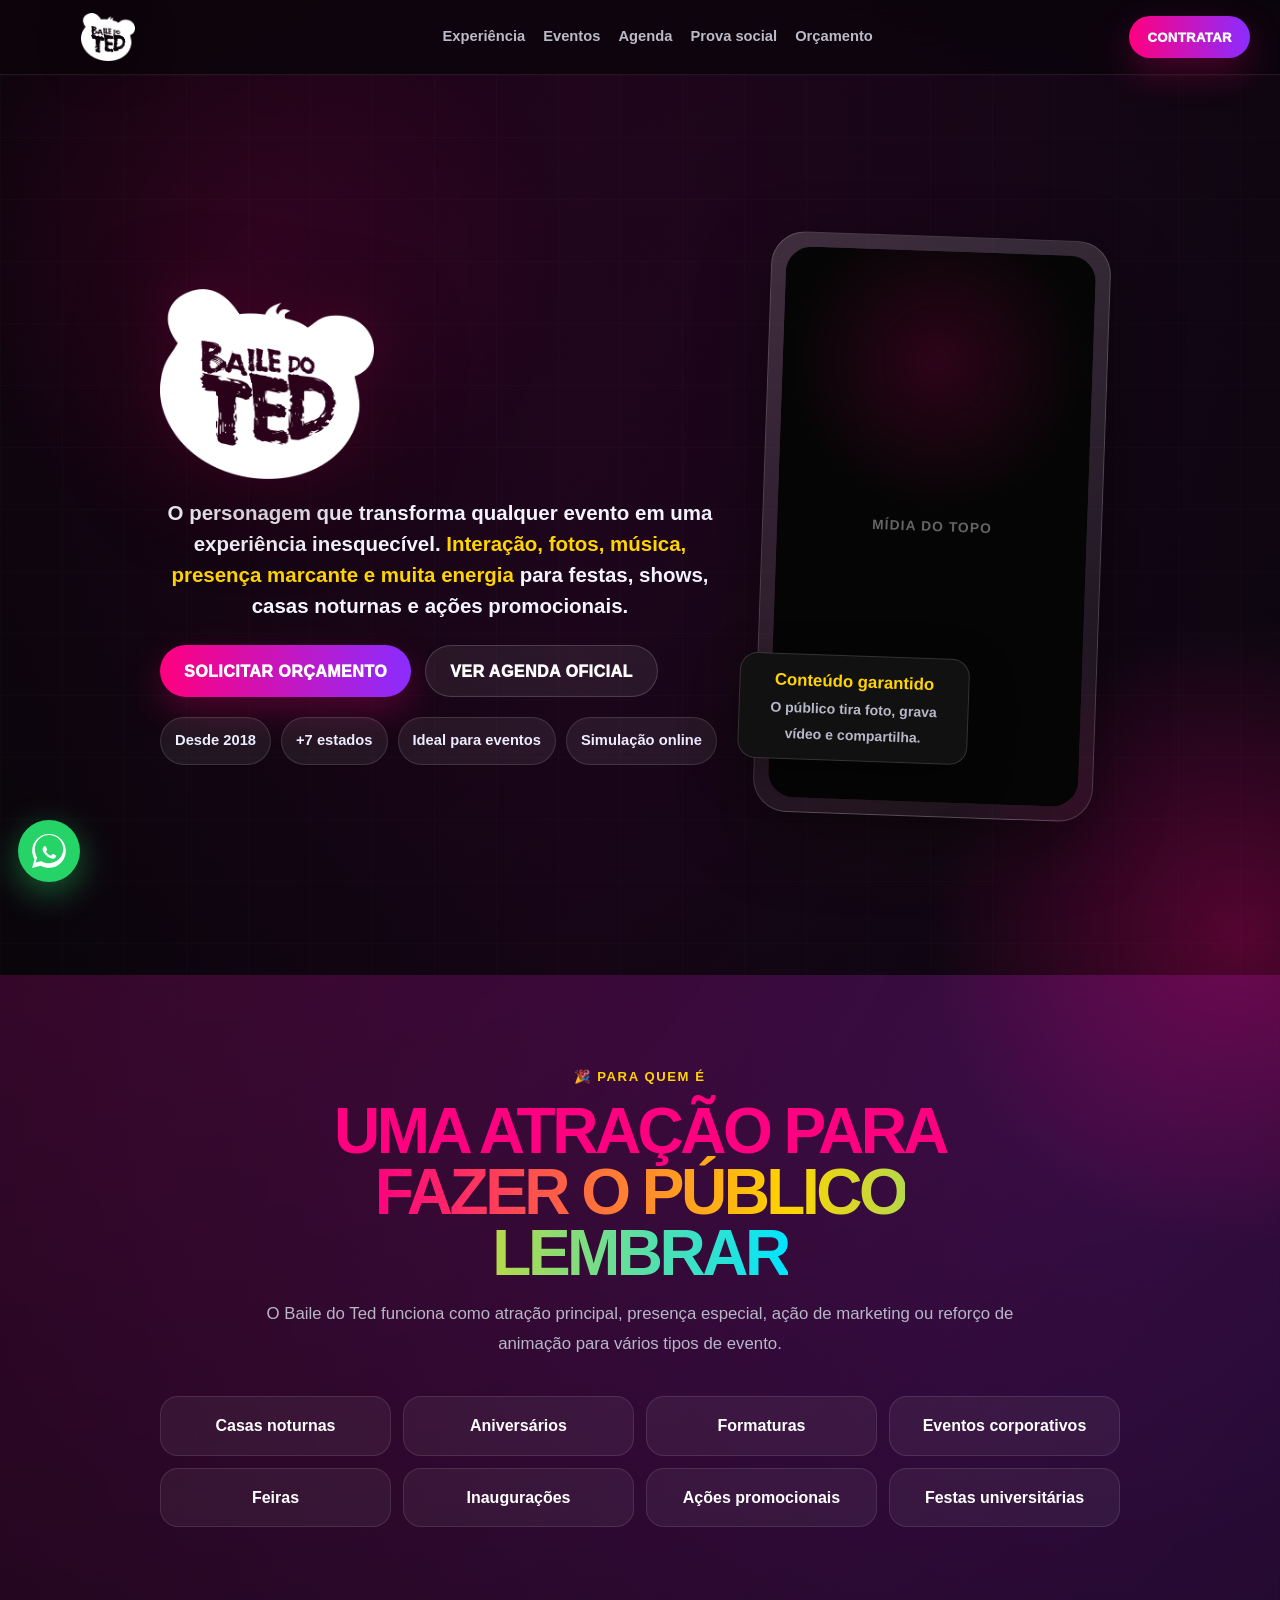
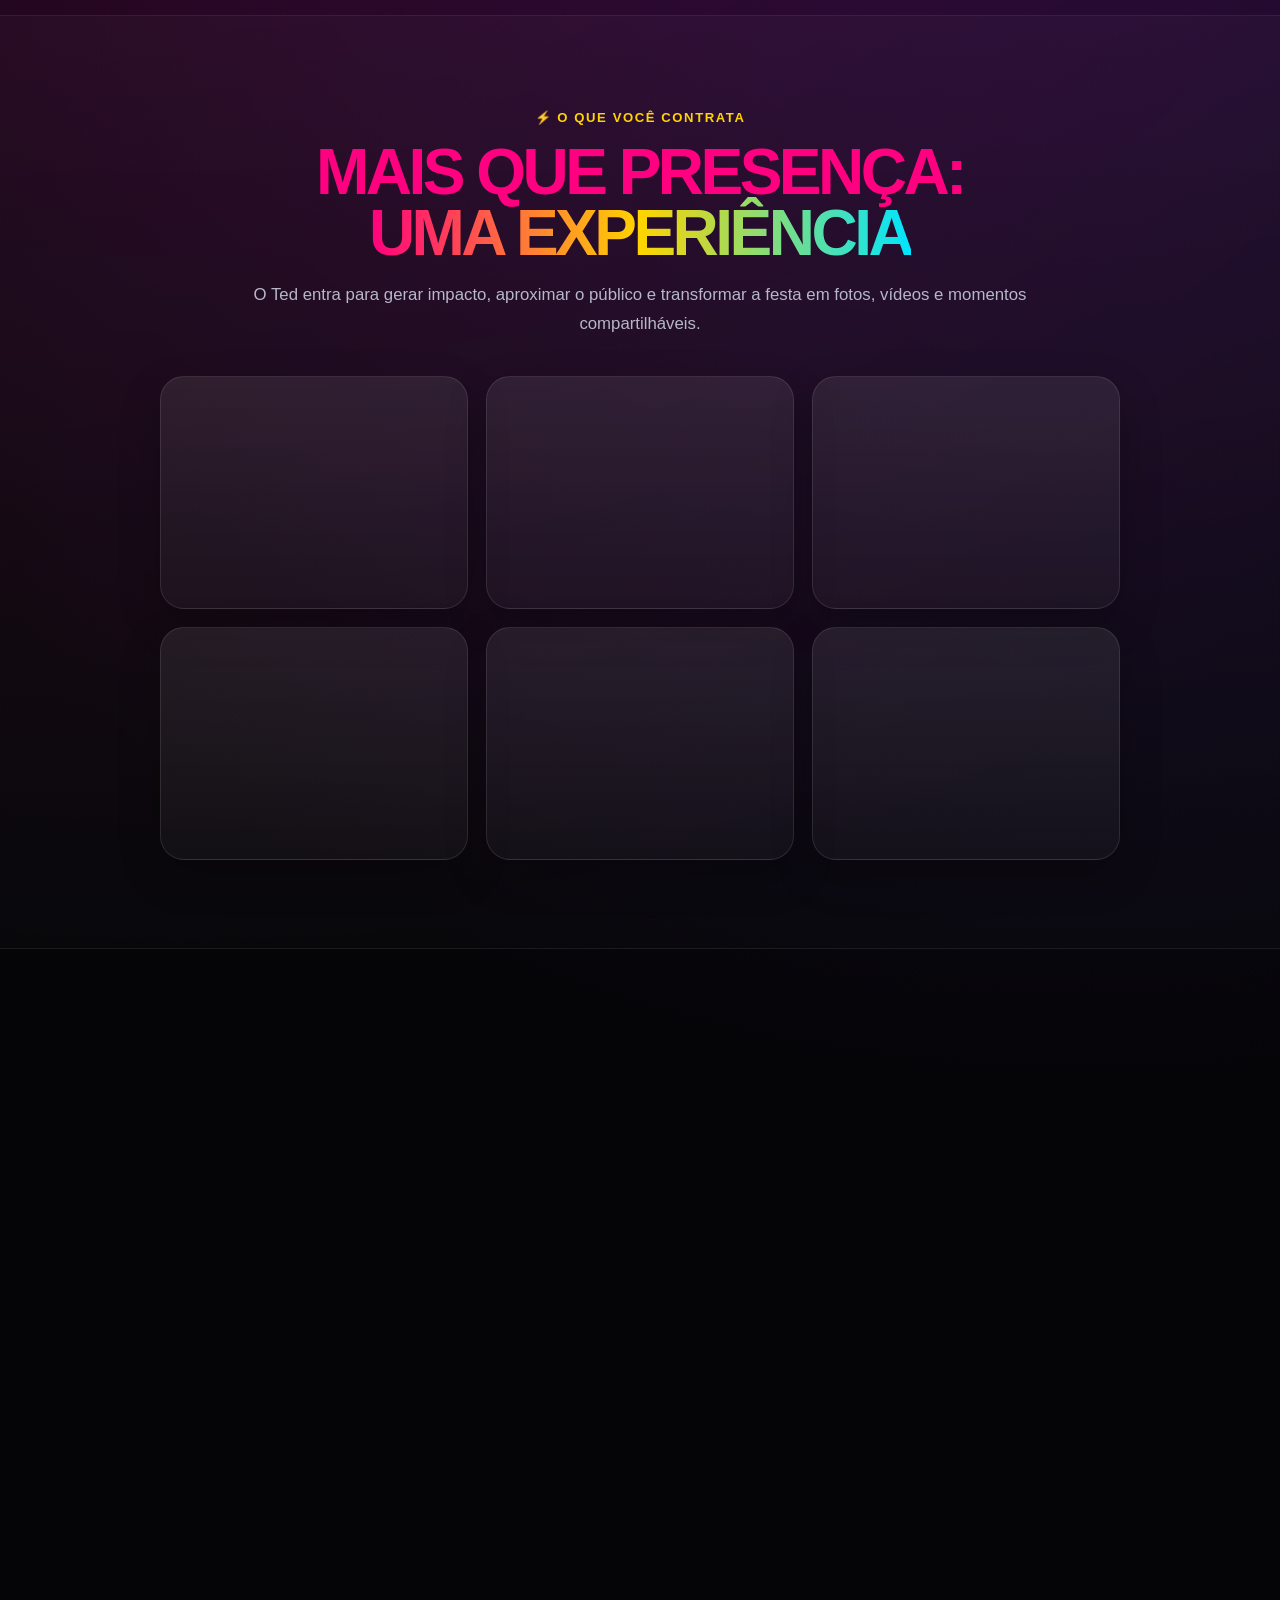
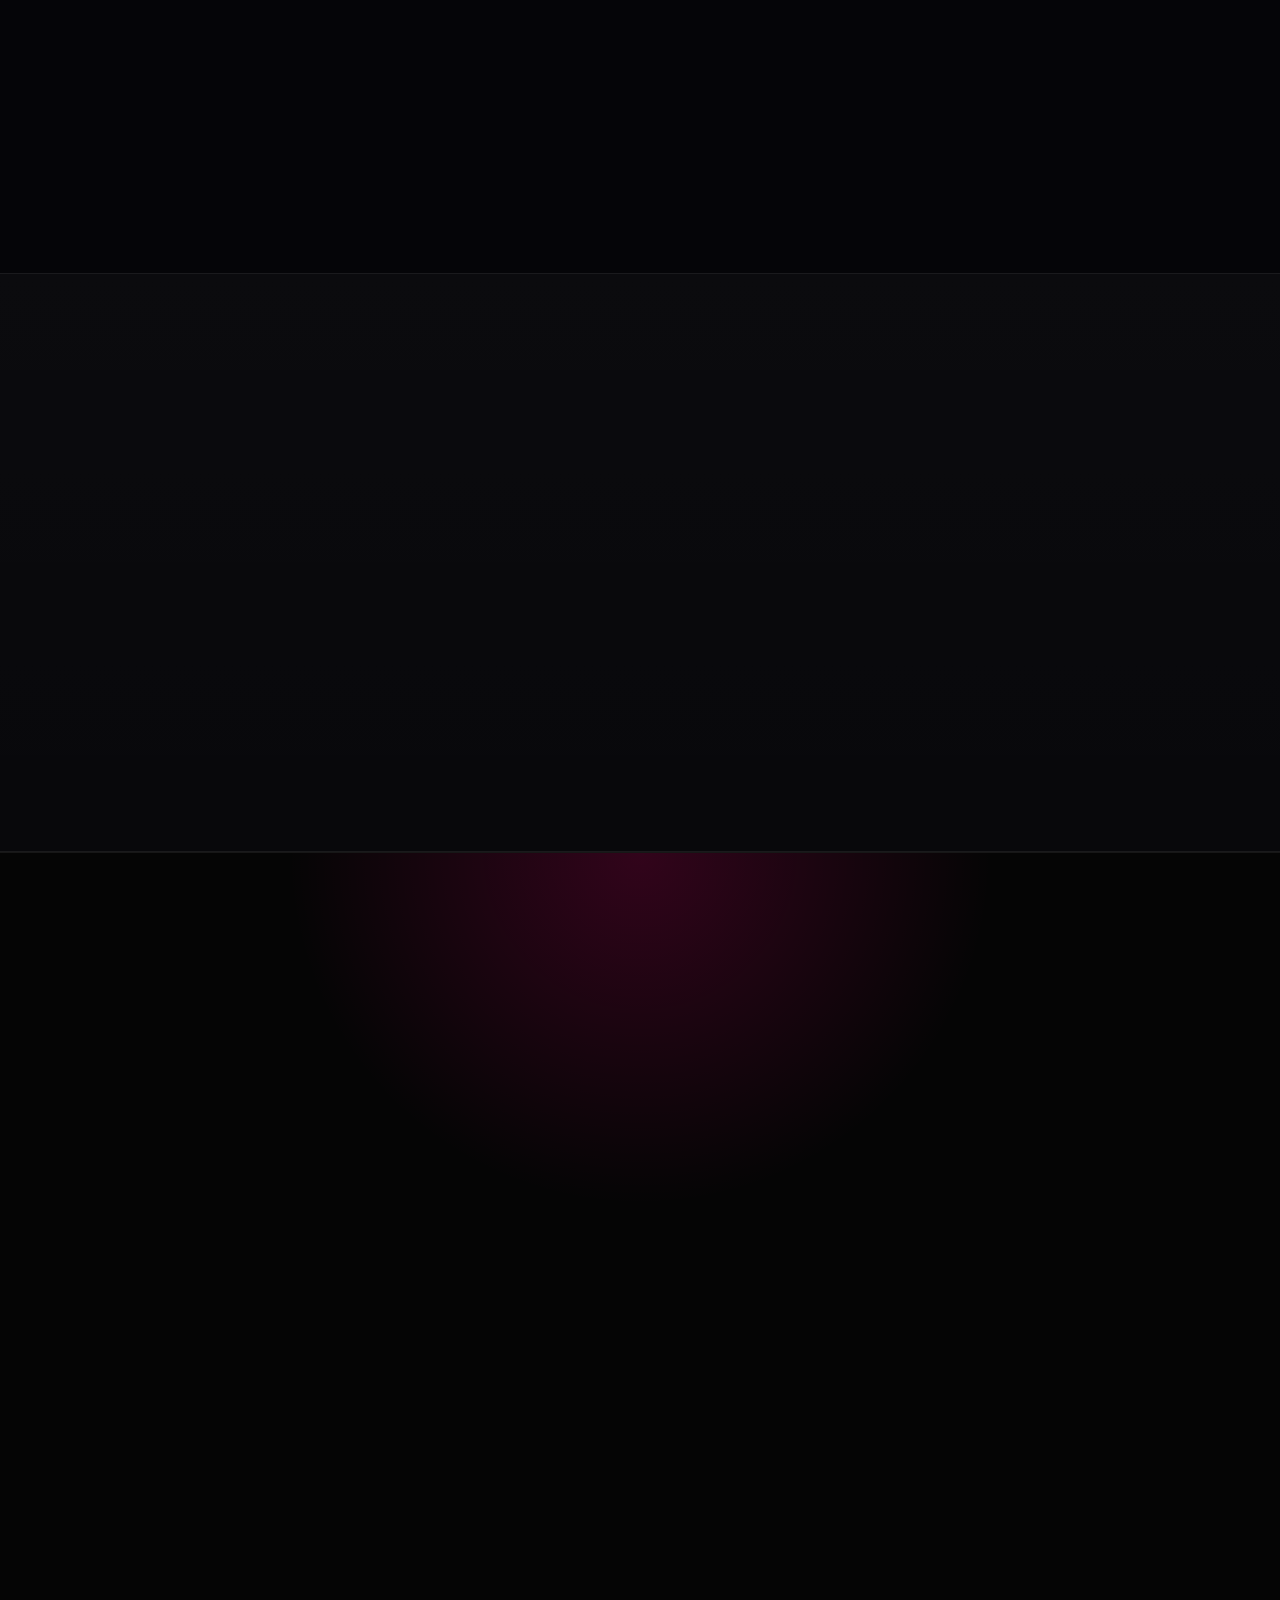
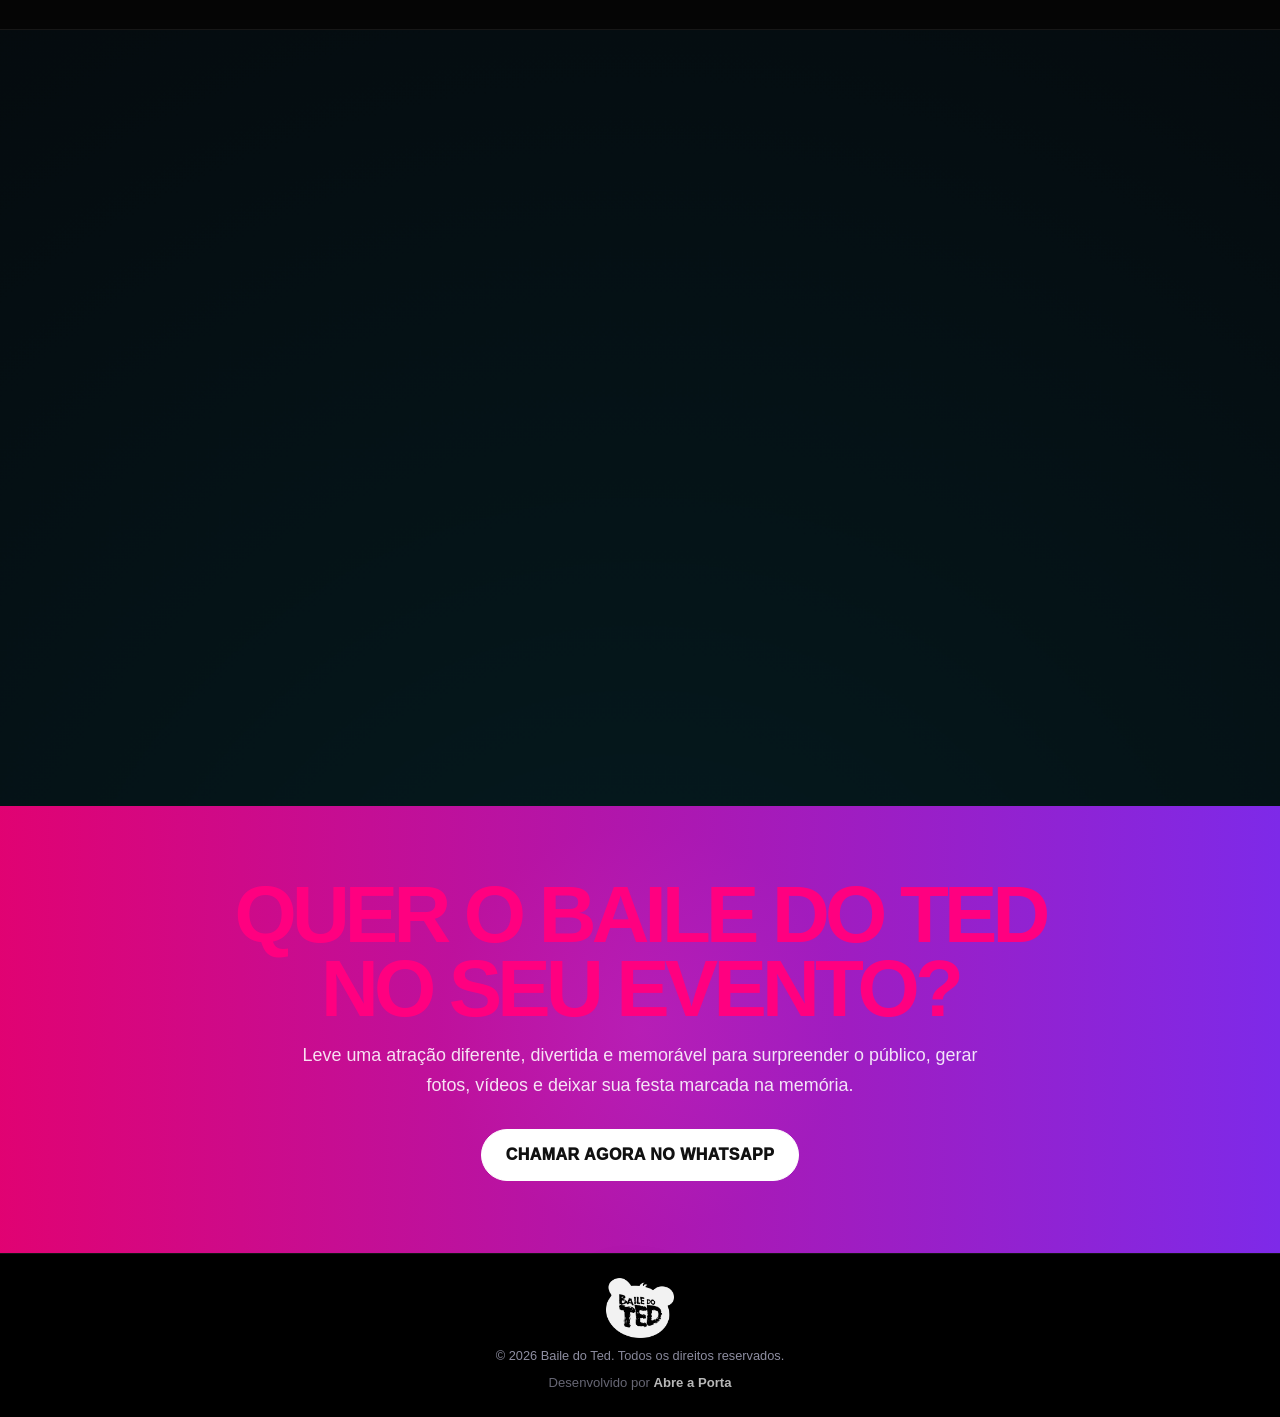
==== commit c2c6aa83: "Update index.html" ====
--- a/index.html
+++ b/index.html
@@ -36,7 +36,7 @@
 <a href="#comentarios">Prova social</a>
 <a href="#contato">Orçamento</a>
 </div>
-<a class="btn-primary" href="https://wa.me/5541995906901?text=Olá! Quero contratar o Baile do Ted para meu evento." target="_blank">Contratar</a>
+<a class="btn-primary" href="https://wa.me/5541998440412?text=Olá! Quero contratar o Baile do Ted para meu evento." target="_blank">Contratar</a>
 </div>
 </nav>
 <header class="hero" id="topo">
@@ -48,7 +48,7 @@
 <h1 class="sr-only">Baile do Ted</h1>
 <p class="tagline">O personagem que transforma qualquer evento em uma experiência inesquecível. <strong>Interação, fotos, música, presença marcante e muita energia</strong> para festas, shows, casas noturnas e ações promocionais.</p>
 <div class="hero-actions">
-<a class="btn-primary" href="https://wa.me/5541995906901?text=Olá! Quero solicitar um orçamento do Baile do Ted para meu evento." target="_blank">Solicitar orçamento</a>
+<a class="btn-primary" href="https://wa.me/5541998440412?text=Olá! Quero solicitar um orçamento do Baile do Ted para meu evento." target="_blank">Solicitar orçamento</a>
 <a class="btn-secondary" href="#agenda">Ver agenda oficial</a>
 </div>
 <div aria-label="Destaques do Baile do Ted" class="hero-pills">
@@ -127,7 +127,7 @@
 <div class="check-item"><span>✓</span> Energia de pista</div>
 </div>
 <div style="margin-top:24px; display:flex; gap:12px; flex-wrap:wrap;">
-<a class="btn-primary" href="https://wa.me/5541995906901?text=Olá! Quero contratar o Baile do Ted." target="_blank">Quero contratar</a>
+<a class="btn-primary" href="https://wa.me/5541998440412?text=Olá! Quero contratar o Baile do Ted." target="_blank">Quero contratar</a>
 <a class="btn-secondary" href="presskit.pdf" target="_blank">Baixar presskit</a>
 </div>
 </div>
@@ -148,7 +148,7 @@
 <h3>Quer ver o Ted na sua cidade?</h3>
 <p>Consulte disponibilidade de data e leve essa atração para o seu evento.</p>
 </div>
-<a class="btn-primary" href="https://wa.me/5541995906901?text=Olá! Quero saber se o Baile do Ted tem data disponível para minha cidade." target="_blank">Consultar disponibilidade</a>
+<a class="btn-primary" href="https://wa.me/5541998440412?text=Olá! Quero saber se o Baile do Ted tem data disponível para minha cidade." target="_blank">Consultar disponibilidade</a>
 </div>
 </div>
 </section>
@@ -236,7 +236,7 @@
 <div class="container">
 <h2>Quer o Baile do Ted no seu evento?</h2>
 <p>Leve uma atração diferente, divertida e memorável para surpreender o público, gerar fotos, vídeos e deixar sua festa marcada na memória.</p>
-<a class="btn-secondary" href="https://wa.me/5541995906901?text=Olá! Quero contratar o Baile do Ted para meu evento." style="background:#fff; color:#111; border-color:#fff;" target="_blank">Chamar agora no WhatsApp</a>
+<a class="btn-secondary" href="https://wa.me/5541998440412?text=Olá! Quero contratar o Baile do Ted para meu evento." style="background:#fff; color:#111; border-color:#fff;" target="_blank">Chamar agora no WhatsApp</a>
 </div>
 </section>
 <footer>
@@ -246,7 +246,7 @@
 <p style="margin:0;">© 2026 Baile do Ted. Todos os direitos reservados.</p>
 <p style="font-size:.82rem; opacity:.72; margin:6px 0 0;">Desenvolvido por <a href="https://abreaporta.com.br/" target="_blank">Abre a Porta</a></p>
 </footer>
-<a aria-label="Falar com atendimento no WhatsApp" class="quick-whatsapp" href="https://wa.me/5541995906901?text=Olá! Quero contratar o Baile do Ted." target="_blank" title="Falar com atendimento">
+<a aria-label="Falar com atendimento no WhatsApp" class="quick-whatsapp" href="https://wa.me/5541998440412?text=Olá! Quero contratar o Baile do Ted." target="_blank" title="Falar com atendimento">
 <svg viewbox="0 0 24 24" xmlns="http://www.w3.org/2000/svg"><path d="M.057 24l1.687-6.163c-1.041-1.804-1.588-3.849-1.587-5.946C.06 5.348 5.411 0 11.981 0c3.184.001 6.177 1.242 8.426 3.496 2.249 2.254 3.487 5.244 3.486 8.428-.003 6.623-5.354 11.972-11.924 11.972-1.996-.001-3.956-.501-5.699-1.45L0 24zm6.59-4.846c1.666.988 3.311 1.485 5.333 1.486 5.517 0 10.005-4.477 10.008-9.986.002-2.669-1.036-5.178-2.925-7.069C17.175 1.693 14.673.655 12.002.655 6.485.655 1.997 5.132 1.994 10.64c0 2.083.547 4.11 1.585 5.86l-.99 3.616 3.704-.962h.354zM16.52 14.92c-.233-.117-1.384-.683-1.597-.762-.214-.078-.37-.117-.526.117-.156.234-.604.762-.741.918-.137.156-.273.175-.506.058-.233-.117-.988-.363-1.88-1.161-.694-.618-1.163-1.382-1.3-1.616-.137-.234-.015-.361.102-.477.106-.105.234-.273.349-.41.117-.136.156-.233.234-.39.078-.155.038-.292-.019-.41-.059-.117-.526-1.267-.721-1.735-.19-.459-.383-.396-.526-.404-.136-.007-.293-.008-.449-.008-.156 0-.41.059-.624.292-.214.234-.818.8-.818 1.95 0 1.15.838 2.261.955 2.417.117.156 1.648 2.516 3.993 3.527.558.241 1.002.385 1.345.495.561.178 1.07.153 1.472.093.448-.067 1.384-.565 1.579-1.111.195-.547.195-1.015.137-1.111-.059-.098-.215-.156-.449-.274z"></path></svg>
 </a>
 <div class="caixa-radio">
--- a/css/style.css
+++ b/css/style.css
@@ -0,0 +1,1401 @@
+
+        :root {
+            --bg: #050508;
+            --bg-2: #090910;
+            --card: rgba(255, 255, 255, 0.055);
+            --card-2: rgba(255, 255, 255, 0.085);
+            --line: rgba(255, 255, 255, 0.12);
+            --text: #ffffff;
+            --muted: #b7b7c8;
+            --pink: #ff007f;
+            --purple: #8b2cff;
+            --cyan: #00e5ff;
+            --green: #00d084;
+            --yellow: #ffd400;
+            --radius: 24px;
+            --shadow: 0 24px 70px rgba(0,0,0,.45);
+            /* Fundo original do topo: se sua imagem principal tiver outro nome, troque só aqui. */
+            --hero-bg-image: url('img/tedsite.png');
+        }
+
+        * { box-sizing: border-box; }
+        html { scroll-behavior: smooth; scroll-padding-top: 82px; }
+        body {
+            margin: 0;
+            background:
+                radial-gradient(circle at 15% 10%, rgba(255, 0, 127, .20), transparent 34%),
+                radial-gradient(circle at 85% 18%, rgba(139, 44, 255, .22), transparent 30%),
+                radial-gradient(circle at 50% 95%, rgba(0, 229, 255, .10), transparent 28%),
+                var(--bg);
+            color: var(--text);
+            font-family: Arial, Helvetica, sans-serif;
+            overflow-x: hidden;
+        }
+        body.lightbox-open { overflow: hidden; }
+        a { color: inherit; }
+        img { max-width: 100%; }
+
+        .container {
+            width: min(1160px, calc(100% - 36px));
+            margin: 0 auto;
+        }
+
+        .section {
+            padding: 88px 0;
+            position: relative;
+        }
+        .section.dark-bg {
+            background: linear-gradient(180deg, rgba(255,255,255,.025), rgba(255,255,255,.01));
+            border-top: 1px solid rgba(255,255,255,.07);
+            border-bottom: 1px solid rgba(255,255,255,.06);
+        }
+        .section-title {
+            max-width: 780px;
+            margin: 0 auto 38px;
+            text-align: center;
+        }
+        .section-title .eyebrow,
+        .eyebrow {
+            display: inline-flex;
+            align-items: center;
+            gap: 8px;
+            color: var(--yellow);
+            font-size: .82rem;
+            font-weight: 900;
+            letter-spacing: .12em;
+            text-transform: uppercase;
+            margin-bottom: 14px;
+        }
+        .section-title h2,
+        .section h2 {
+            font-size: clamp(2.1rem, 5vw, 4.2rem);
+            line-height: .95;
+            margin: 0 0 16px;
+            text-transform: uppercase;
+            letter-spacing: -0.055em;
+        }
+        .section-title p {
+            color: var(--muted);
+            font-size: 1.05rem;
+            line-height: 1.75;
+            margin: 0;
+        }
+
+        .gradient-text {
+            background: linear-gradient(90deg, var(--pink), var(--yellow), var(--cyan));
+            -webkit-background-clip: text;
+            background-clip: text;
+            color: transparent;
+        }
+
+        .btn-booking,
+        .btn-primary,
+        .btn-secondary {
+            display: inline-flex;
+            align-items: center;
+            justify-content: center;
+            gap: 9px;
+            border: 0;
+            cursor: pointer;
+            text-decoration: none;
+            font-weight: 950;
+            text-transform: uppercase;
+            letter-spacing: .03em;
+            border-radius: 999px;
+            min-height: 52px;
+            padding: 0 24px;
+            transition: transform .25s ease, box-shadow .25s ease, background .25s ease;
+            white-space: nowrap;
+        }
+        .btn-booking,
+        .btn-primary {
+            color: #fff;
+            background: linear-gradient(90deg, var(--pink), var(--purple));
+            box-shadow: 0 14px 35px rgba(255, 0, 127, .25);
+        }
+        .btn-primary:hover,
+        .btn-booking:hover { transform: translateY(-3px); box-shadow: 0 18px 45px rgba(255, 0, 127, .35); }
+        .btn-secondary {
+            color: #fff;
+            background: rgba(255,255,255,.07);
+            border: 1px solid rgba(255,255,255,.16);
+        }
+        .btn-secondary:hover { transform: translateY(-3px); background: rgba(255,255,255,.12); }
+
+        .topbar {
+            position: sticky;
+            top: 0;
+            z-index: 1000;
+            background: rgba(5,5,8,.74);
+            backdrop-filter: blur(16px);
+            border-bottom: 1px solid rgba(255,255,255,.08);
+        }
+        .topbar-inner {
+            width: min(1220px, calc(100% - 28px));
+            margin: 0 auto;
+            display: flex;
+            align-items: center;
+            justify-content: space-between;
+            gap: 18px;
+            padding: 13px 0;
+        }
+        .brand {
+            display: flex;
+            align-items: center;
+            gap: 10px;
+            text-decoration: none;
+            min-width: max-content;
+        }
+        .brand img {
+            width: 42px;
+            height: 42px;
+            border-radius: 50%;
+            object-fit: cover;
+            background: #fff;
+        }
+        .brand strong {
+            font-size: 1.05rem;
+            letter-spacing: -.03em;
+            text-transform: uppercase;
+        }
+        .nav-links {
+            display: flex;
+            align-items: center;
+            justify-content: center;
+            gap: 18px;
+            color: #d9d9e6;
+            font-size: .92rem;
+            font-weight: 800;
+        }
+        .nav-links a { text-decoration: none; opacity: .86; }
+        .nav-links a:hover { color: var(--yellow); opacity: 1; }
+        .topbar .btn-primary { min-height: 42px; padding: 0 18px; font-size: .82rem; }
+
+        .hero {
+            min-height: calc(100dvh - 70px);
+            display: flex;
+            align-items: center;
+            position: relative;
+            overflow: hidden;
+            padding: clamp(44px, 7vw, 82px) 0 clamp(48px, 7vw, 74px);
+            background:
+                linear-gradient(90deg, rgba(5,5,8,.96) 0%, rgba(25,4,24,.86) 45%, rgba(5,5,8,.78) 100%),
+                linear-gradient(180deg, rgba(5,5,8,.46), rgba(5,5,8,.95)),
+                var(--hero-bg-image) center center / cover no-repeat;
+        }
+        #topo { scroll-margin-top: 86px; }
+        .hero::before {
+            content: "";
+            position: absolute;
+            inset: 0;
+            background-image:
+                radial-gradient(circle at 20% 20%, rgba(255, 0, 127, .30), transparent 25%),
+                radial-gradient(circle at 70% 70%, rgba(255, 212, 0, .12), transparent 20%),
+                linear-gradient(rgba(255,255,255,.04) 1px, transparent 1px),
+                linear-gradient(90deg, rgba(255,255,255,.04) 1px, transparent 1px);
+            background-size: auto, auto, 62px 62px, 62px 62px;
+            opacity: .65;
+            pointer-events: none;
+        }
+        .hero::after {
+            content: "";
+            position: absolute;
+            width: 680px;
+            height: 680px;
+            right: -300px;
+            bottom: -300px;
+            background: radial-gradient(circle, rgba(255,0,127,.30), transparent 65%);
+            pointer-events: none;
+        }
+        .hero-grid {
+            position: relative;
+            z-index: 1;
+            display: grid;
+            grid-template-columns: 1.05fr .95fr;
+            align-items: center;
+            gap: 42px;
+        }
+        .hero-content { max-width: 690px; }
+        .hero-kicker {
+            display: inline-flex;
+            align-items: center;
+            gap: 9px;
+            background: rgba(255, 0, 127, .12);
+            border: 1px solid rgba(255, 0, 127, .30);
+            border-radius: 999px;
+            padding: 9px 14px;
+            color: #fff;
+            font-weight: 900;
+            font-size: .82rem;
+            text-transform: uppercase;
+            letter-spacing: .08em;
+            margin-bottom: 20px;
+        }
+        .hero h1 {
+            margin: 0;
+            font-size: clamp(3.5rem, 11vw, 8.5rem);
+            line-height: .82;
+            letter-spacing: -0.075em;
+            text-transform: uppercase;
+            text-shadow: 0 18px 60px rgba(0,0,0,.55);
+        }
+        .hero h1 span { display: block; }
+        .hero .tagline {
+            margin: 24px 0 0;
+            max-width: 610px;
+            color: #f4f4ff;
+            font-size: clamp(1.1rem, 2.2vw, 1.45rem);
+            line-height: 1.55;
+            font-weight: 700;
+        }
+        .hero .tagline strong { color: var(--yellow); }
+        .hero-actions {
+            display: flex;
+            gap: 14px;
+            flex-wrap: wrap;
+            margin-top: 30px;
+        }
+        .hero-pills {
+            display: flex;
+            flex-wrap: wrap;
+            gap: 10px;
+            margin-top: 26px;
+        }
+        .hero-pill {
+            padding: 11px 14px;
+            border-radius: 999px;
+            background: rgba(255,255,255,.07);
+            border: 1px solid rgba(255,255,255,.12);
+            color: #ededff;
+            font-size: .92rem;
+            font-weight: 850;
+        }
+        .hero-visual {
+            position: relative;
+            min-height: 660px;
+            display: flex;
+            align-items: center;
+            justify-content: center;
+        }
+        .hero-card {
+            position: relative;
+            width: min(370px, 100%);
+            border-radius: 34px;
+            padding: 14px;
+            background: linear-gradient(160deg, rgba(255,255,255,.16), rgba(255,255,255,.04));
+            border: 1px solid rgba(255,255,255,.16);
+            box-shadow: var(--shadow);
+            transform: rotate(2deg);
+        }
+
+        /* PADRÃO TED PARA ARTES: use imagens em formato Stories 9:16.
+           Tamanho recomendado para as artes: 1080x1920px.
+           O object-fit: contain mostra a arte inteira, sem cortar no Windows, Mac e celular. */
+        .story-frame {
+            width: 100%;
+            aspect-ratio: 9 / 16;
+            background:
+                radial-gradient(circle at 50% 20%, rgba(255,0,127,.16), transparent 32%),
+                #050505;
+            border-radius: 26px;
+            overflow: hidden;
+            display: flex;
+            align-items: center;
+            justify-content: center;
+        }
+        .story-media,
+        .story-frame img,
+        .story-frame video {
+            width: 100%;
+            height: 100%;
+            object-fit: contain;
+            object-position: center;
+            display: block;
+            background: #000;
+        }
+        .story-frame--cover .story-media,
+        .story-frame--cover img,
+        .story-frame--cover video { object-fit: cover; }
+        .story-frame[data-media-slot]::before {
+            content: attr(data-slot-label);
+            color: rgba(255,255,255,.38);
+            font-weight: 900;
+            letter-spacing: .08em;
+            text-transform: uppercase;
+            font-size: .86rem;
+            text-align: center;
+            padding: 22px;
+        }
+        .story-frame[data-media-slot]:has(.story-media)::before { content: none; }
+        .hero-card .story-media { cursor: zoom-in; }
+
+        .mini-social-row {
+            display: flex;
+            gap: 10px;
+            flex-wrap: wrap;
+            align-items: center;
+        }
+        .mini-social {
+            display: inline-flex;
+            align-items: center;
+            justify-content: center;
+            gap: 8px;
+            min-height: 42px;
+            padding: 0 14px;
+            border-radius: 999px;
+            text-decoration: none;
+            font-weight: 900;
+            font-size: .9rem;
+            border: 1px solid rgba(255,255,255,.12);
+            background: rgba(255,255,255,.055);
+            transition: all .25s ease;
+        }
+        .mini-social svg { width: 18px; height: 18px; fill: currentColor; flex: 0 0 auto; }
+        .mini-social.instagram { color: #ff4fa7; border-color: rgba(255,79,167,.28); background: rgba(255,79,167,.10); }
+        .mini-social.whatsapp { color: #31e981; border-color: rgba(49,233,129,.28); background: rgba(49,233,129,.10); }
+        .mini-social:hover { transform: translateY(-2px); filter: brightness(1.12); }
+        .mini-social--circle { width: 42px; padding: 0; border-radius: 50%; }
+        .mini-social--circle span { display: none; }
+        .floating-badge {
+            position: absolute;
+            left: -18px;
+            bottom: 52px;
+            background: #111;
+            border: 1px solid rgba(255,255,255,.15);
+            padding: 13px 16px;
+            border-radius: 18px;
+            box-shadow: 0 14px 45px rgba(0,0,0,.38);
+            font-weight: 900;
+            max-width: 230px;
+        }
+        .floating-badge strong { color: var(--yellow); display: block; font-size: 1.05rem; }
+        .floating-badge span { color: var(--muted); font-size: .88rem; }
+
+        .quick-whatsapp {
+            position: fixed;
+            left: 18px;
+            bottom: 18px;
+            z-index: 10000;
+            width: 62px;
+            height: 62px;
+            border-radius: 50%;
+            display: flex;
+            align-items: center;
+            justify-content: center;
+            color: #fff;
+            background: #25d366;
+            box-shadow: 0 10px 35px rgba(37, 211, 102, .45);
+            text-decoration: none;
+            transition: .25s ease;
+        }
+        .quick-whatsapp:hover { transform: translateY(-4px) scale(1.04); }
+        .quick-whatsapp svg { width: 34px; height: 34px; fill: currentColor; }
+
+        .caixa-radio {
+            position: fixed;
+            right: 18px;
+            bottom: 18px;
+            z-index: 9990;
+            border-radius: 10px;
+            overflow: hidden;
+            box-shadow: 0 10px 35px rgba(0,0,0,.45);
+        }
+
+        .cards-grid {
+            display: grid;
+            grid-template-columns: repeat(3, 1fr);
+            gap: 18px;
+        }
+        .info-card {
+            padding: 26px;
+            background: linear-gradient(180deg, rgba(255,255,255,.08), rgba(255,255,255,.035));
+            border: 1px solid rgba(255,255,255,.10);
+            border-radius: var(--radius);
+            box-shadow: 0 16px 42px rgba(0,0,0,.24);
+            min-height: 170px;
+            transition: transform .25s ease, border-color .25s ease;
+        }
+        .info-card:hover { transform: translateY(-6px); border-color: rgba(255,0,127,.52); }
+        .info-card .icon {
+            width: 46px;
+            height: 46px;
+            border-radius: 16px;
+            display: grid;
+            place-items: center;
+            background: linear-gradient(135deg, var(--pink), var(--purple));
+            box-shadow: 0 13px 30px rgba(255,0,127,.25);
+            margin-bottom: 16px;
+            font-size: 1.4rem;
+        }
+        .info-card h3 {
+            margin: 0 0 10px;
+            font-size: 1.22rem;
+            letter-spacing: -.03em;
+        }
+        .info-card p {
+            margin: 0;
+            color: var(--muted);
+            line-height: 1.58;
+        }
+
+        .event-types {
+            display: grid;
+            grid-template-columns: repeat(4, 1fr);
+            gap: 12px;
+        }
+        .event-type {
+            background: rgba(255,255,255,.055);
+            border: 1px solid rgba(255,255,255,.10);
+            border-radius: 18px;
+            padding: 16px;
+            color: #fff;
+            font-weight: 900;
+            text-align: center;
+        }
+
+        .release-box {
+            display: grid;
+            grid-template-columns: .95fr 1.05fr;
+            gap: 30px;
+            align-items: center;
+            background: rgba(255,255,255,.04);
+            border: 1px solid rgba(255,255,255,.10);
+            border-radius: 32px;
+            padding: 26px;
+            overflow: hidden;
+        }
+        .release-media {
+            width: 100%;
+            max-width: 390px;
+            margin: 0 auto;
+        }
+        .release-media .story-frame {
+            border-radius: 26px;
+            border: 1px solid rgba(255,255,255,.12);
+            box-shadow: 0 18px 55px rgba(0,0,0,.40);
+        }
+        .release-media .story-media { cursor: zoom-in; }
+        .release-text {
+            color: #d9d9e5;
+            font-size: 1.03rem;
+            line-height: 1.8;
+        }
+        .release-text p { margin: 0 0 18px; }
+        .release-text strong { color: #fff; }
+        .check-list {
+            display: grid;
+            grid-template-columns: repeat(2, 1fr);
+            gap: 10px;
+            margin-top: 20px;
+        }
+        .check-item {
+            display: flex;
+            align-items: center;
+            gap: 10px;
+            color: #f4f4ff;
+            font-weight: 800;
+            background: rgba(255,255,255,.055);
+            border: 1px solid rgba(255,255,255,.09);
+            border-radius: 14px;
+            padding: 11px 12px;
+        }
+        .check-item span { color: var(--green); }
+
+        .grid-calendario {
+            display: grid;
+            grid-template-columns: repeat(auto-fit, minmax(280px, 1fr));
+            gap: 22px;
+        }
+        .card-evento {
+            display: flex;
+            flex-direction: column;
+            background: linear-gradient(180deg, rgba(255,255,255,.075), rgba(255,255,255,.035));
+            border: 1px solid rgba(255,255,255,.10);
+            border-radius: 24px;
+            overflow: hidden;
+            transition: all .3s ease;
+            min-height: 100%;
+        }
+        .card-evento:hover {
+            transform: translateY(-6px);
+            border-color: rgba(255,0,127,.62);
+            box-shadow: 0 20px 55px rgba(255,0,127,.14);
+        }
+        .card-evento img,
+        .js-open-art { cursor: zoom-in; }
+        .agenda-story-frame {
+            width: 100%;
+            aspect-ratio: 9 / 16;
+            background: #050505;
+            overflow: hidden;
+            display: flex;
+            align-items: center;
+            justify-content: center;
+        }
+        .agenda-story-frame img,
+        .agenda-story-frame video {
+            width: 100%;
+            height: 100%;
+            object-fit: contain;
+            object-position: center;
+            display: block;
+            background: #000;
+        }
+        .agenda-story-frame img { cursor: zoom-in; }
+        .agenda-story-frame--destaque {
+            border-radius: 22px;
+            border: 1px solid rgba(255,255,255,.12);
+        }
+        .event-cta-after {
+            margin-top: 38px;
+            padding: 26px;
+            border-radius: 24px;
+            background: linear-gradient(90deg, rgba(255,0,127,.16), rgba(139,44,255,.16));
+            border: 1px solid rgba(255,255,255,.12);
+            display: flex;
+            align-items: center;
+            justify-content: space-between;
+            gap: 18px;
+        }
+        .event-cta-after h3 { margin: 0 0 6px; font-size: 1.35rem; }
+        .event-cta-after p { margin: 0; color: var(--muted); }
+
+        .comentarios-carousel-section {
+            position: relative;
+            overflow: hidden;
+            background: radial-gradient(circle at top, rgba(255,0,127,.18), transparent 35%), #050505;
+            border-top: 1px solid #171717;
+            border-bottom: 1px solid #171717;
+        }
+        .comentarios-carousel-wrap {
+            position: relative;
+            max-width: 1180px;
+            margin: 0 auto;
+            padding: 0 58px;
+        }
+        .comentarios-carousel-viewport { overflow: hidden; width: 100%; border-radius: 22px; }
+        .comentarios-carousel-track {
+            display: flex;
+            gap: 22px;
+            transition: transform .55s cubic-bezier(.2,.75,.2,1);
+            will-change: transform;
+        }
+        .comentario-slide { flex: 0 0 calc((100% - 44px) / 3); min-width: 0; }
+        .comentario-card {
+            position: relative;
+            aspect-ratio: 1/1;
+            background: #111;
+            border: 1px solid rgba(255,255,255,.08);
+            border-radius: 22px;
+            overflow: hidden;
+            box-shadow: 0 18px 45px rgba(0,0,0,.55);
+            transition: transform .3s ease, border-color .3s ease, box-shadow .3s ease;
+        }
+        .comentario-card:hover {
+            transform: translateY(-6px);
+            border-color: rgba(255,0,127,.65);
+            box-shadow: 0 20px 55px rgba(255,0,127,.18);
+        }
+        .comentario-card img { width: 100%; height: 100%; object-fit: cover; display: block; cursor: zoom-in; }
+        .comentarios-nav {
+            position: absolute;
+            top: 50%;
+            transform: translateY(-50%);
+            width: 44px;
+            height: 44px;
+            border-radius: 50%;
+            border: 1px solid rgba(255,255,255,.16);
+            background: rgba(12,12,12,.82);
+            color: #fff;
+            display: flex;
+            align-items: center;
+            justify-content: center;
+            cursor: pointer;
+            z-index: 3;
+            font-size: 1.7rem;
+            line-height: 1;
+            transition: all .3s ease;
+            backdrop-filter: blur(8px);
+        }
+        .comentarios-nav:hover { background: linear-gradient(90deg, var(--pink), var(--purple)); border-color: transparent; }
+        .comentarios-nav.prev { left: 0; }
+        .comentarios-nav.next { right: 0; }
+        .comentarios-dots { display: flex; justify-content: center; gap: 8px; margin-top: 28px; }
+        .comentarios-dot {
+            width: 9px;
+            height: 9px;
+            border-radius: 50%;
+            border: 0;
+            background: #333;
+            cursor: pointer;
+            padding: 0;
+            transition: all .3s ease;
+        }
+        .comentarios-dot.active { width: 28px; border-radius: 999px; background: var(--pink); box-shadow: 0 0 16px rgba(255,0,127,.55); }
+        .proof-quotes {
+            display: grid;
+            grid-template-columns: repeat(3, 1fr);
+            gap: 14px;
+            margin-bottom: 34px;
+        }
+        .proof-quote {
+            background: rgba(255,255,255,.06);
+            border: 1px solid rgba(255,255,255,.10);
+            border-radius: 18px;
+            padding: 18px;
+            color: #fff;
+            font-weight: 850;
+            line-height: 1.5;
+        }
+
+        .orcamento-card {
+            max-width: 820px;
+            margin: 0 auto;
+            background: linear-gradient(180deg, rgba(255,255,255,.08), rgba(255,255,255,.035));
+            border: 1px solid rgba(255,255,255,.13);
+            border-radius: 28px;
+            padding: 26px;
+            box-shadow: var(--shadow);
+        }
+        .input-orcamento-group {
+            display: grid;
+            grid-template-columns: 1fr 1fr;
+            gap: 12px;
+            margin-bottom: 12px;
+        }
+        .field,
+        .input-orcamento-group input,
+        .input-orcamento-group select {
+            width: 100%;
+            min-height: 52px;
+            border-radius: 14px;
+            border: 1px solid rgba(255,255,255,.14);
+            background: rgba(0,0,0,.28);
+            color: #fff;
+            padding: 0 14px;
+            font-size: 1rem;
+            outline: none;
+        }
+        .field:focus,
+        .input-orcamento-group input:focus,
+        .input-orcamento-group select:focus { border-color: rgba(255,0,127,.72); box-shadow: 0 0 0 4px rgba(255,0,127,.12); }
+        .orcamento-card button { width: 100%; margin-top: 4px; font-size: .96rem; }
+        #loading-box,
+        #resultado-box {
+            margin-top: 22px;
+            border-top: 1px solid rgba(255,255,255,.12);
+            padding-top: 22px;
+        }
+        @keyframes encherBarra { 0% { width: 0%; } 100% { width: 100%; } }
+        @keyframes brilhoNeon { 0% { background-position: 0% 50%; } 50% { background-position: 100% 50%; } 100% { background-position: 0% 50%; } }
+
+        .social-circle-btn {
+            display: flex;
+            align-items: center;
+            justify-content: center;
+            width: 52px;
+            height: 52px;
+            border-radius: 50%;
+            background: rgba(255,255,255,.06);
+            color: #fff;
+            border: 1px solid rgba(255,255,255,.12);
+            transition: all .3s ease;
+            text-decoration: none;
+        }
+        .social-circle-btn svg { width: 22px; height: 22px; fill: currentColor; }
+        .social-circle-btn.insta:hover { background: #e1306c; border-color: #e1306c; }
+        .social-circle-btn.tiktok:hover { background: #00f2fe; color: #000; border-color: #00f2fe; }
+        .social-circle-btn.yt:hover { background: #ff0000; border-color: #ff0000; }
+
+        .final-cta {
+            padding: 72px 0;
+            background:
+                linear-gradient(90deg, rgba(255,0,127,.88), rgba(139,44,255,.90)),
+                radial-gradient(circle at 50% 50%, rgba(255,255,255,.28), transparent 30%);
+            text-align: center;
+            position: relative;
+            overflow: hidden;
+        }
+        .final-cta h2 {
+            margin: 0 auto 16px;
+            max-width: 850px;
+            font-size: clamp(2.4rem, 7vw, 5rem);
+            line-height: .92;
+            text-transform: uppercase;
+            letter-spacing: -.06em;
+        }
+        .final-cta p { max-width: 700px; margin: 0 auto 28px; color: rgba(255,255,255,.88); font-size: 1.12rem; line-height: 1.65; }
+        footer { text-align: center; padding: 24px 0; border-top: 1px solid rgba(255,255,255,.08); color: #8e8ea1; }
+        footer a { color: #fff; text-decoration: none; font-weight: 900; }
+
+        .art-lightbox {
+            position: fixed;
+            inset: 0;
+            z-index: 30000;
+            display: none;
+            align-items: center;
+            justify-content: center;
+            padding: 22px;
+            background: rgba(0,0,0,.92);
+            backdrop-filter: blur(10px);
+        }
+        .art-lightbox.active { display: flex; }
+        .art-lightbox-inner {
+            position: relative;
+            width: min(100%, 980px);
+            height: min(100%, 92vh);
+            display: flex;
+            align-items: center;
+            justify-content: center;
+        }
+        .art-lightbox-img {
+            max-width: 100%;
+            max-height: 100%;
+            object-fit: contain;
+            border-radius: 18px;
+            box-shadow: 0 28px 80px rgba(0,0,0,.75);
+        }
+        .art-lightbox-close,
+        .art-lightbox-back {
+            position: absolute;
+            z-index: 2;
+            border: 1px solid rgba(255,255,255,.22);
+            background: rgba(10,10,12,.84);
+            color: #fff;
+            border-radius: 999px;
+            cursor: pointer;
+            font-weight: 900;
+            backdrop-filter: blur(8px);
+        }
+        .art-lightbox-close {
+            top: -6px;
+            right: -6px;
+            width: 44px;
+            height: 44px;
+            font-size: 1.45rem;
+            line-height: 1;
+        }
+        .art-lightbox-back {
+            top: -6px;
+            left: -6px;
+            min-height: 44px;
+            padding: 0 18px;
+            display: inline-flex;
+            align-items: center;
+            gap: 8px;
+            font-size: .95rem;
+        }
+        .art-lightbox-close:hover,
+        .art-lightbox-back:hover { background: linear-gradient(90deg, var(--pink), var(--purple)); border-color: transparent; }
+
+        @media (max-width: 980px) {
+            .nav-links { display: none; }
+            .hero {
+                min-height: auto;
+                padding: 42px 0 46px;
+                background-position: center top;
+            }
+            .hero-grid,
+            .release-box { grid-template-columns: 1fr; }
+            .hero-content { text-align: center; margin: 0 auto; }
+            .hero .tagline { margin-left: auto; margin-right: auto; }
+            .hero-actions, .hero-pills { justify-content: center; }
+            .hero-visual { min-height: auto; }
+            .hero-card { width: 100%; max-width: 360px; margin: 0 auto; transform: none; }
+            .floating-badge { left: 50%; transform: translateX(-50%); bottom: 18px; width: calc(100% - 28px); }
+            .cards-grid { grid-template-columns: repeat(2, 1fr); }
+            .event-types { grid-template-columns: repeat(2, 1fr); }
+            .proof-quotes { grid-template-columns: 1fr; }
+            .event-cta-after { flex-direction: column; align-items: flex-start; }
+        }
+        @media (max-width: 640px) {
+            html { scroll-padding-top: 70px; }
+            .container { width: min(100% - 24px, 1160px); }
+            .section { padding: 58px 0; }
+            .topbar { position: sticky; }
+            .topbar-inner { width: min(100% - 22px, 1220px); padding: 10px 0; }
+            .topbar .btn-primary { display: none; }
+            .brand img { width: 38px; height: 38px; }
+            .brand strong { font-size: .92rem; }
+            .hero {
+                padding: 30px 0 42px;
+                background:
+                    linear-gradient(180deg, rgba(5,5,8,.66) 0%, rgba(7,4,12,.92) 42%, rgba(5,5,8,.98) 100%),
+                    var(--hero-bg-image) center top / cover no-repeat;
+            }
+            #topo { scroll-margin-top: 72px; }
+            .hero-grid { gap: 28px; }
+            .hero-kicker { font-size: .7rem; padding: 8px 11px; margin-bottom: 14px; }
+            .hero h1 {
+                font-size: clamp(2.7rem, 15.6vw, 4.4rem);
+                line-height: .9;
+                letter-spacing: -.055em;
+            }
+            .hero .tagline { font-size: 1rem; line-height: 1.55; margin-top: 18px; }
+            .hero-actions { display: grid; grid-template-columns: 1fr; margin-top: 22px; }
+            .hero-pills { gap: 8px; margin-top: 18px; }
+            .hero-pill { font-size: .82rem; padding: 9px 11px; }
+            .btn-primary, .btn-secondary, .btn-booking { width: 100%; min-height: 50px; }
+            .hero-card { max-width: min(340px, 90vw); padding: 10px; border-radius: 24px; }
+            .story-frame { border-radius: 20px; }
+            .floating-badge {
+                position: relative;
+                left: auto;
+                bottom: auto;
+                transform: none;
+                width: 100%;
+                max-width: none;
+                margin-top: 12px;
+                text-align: center;
+            }
+            .cards-grid, .event-types, .check-list { grid-template-columns: 1fr; }
+            .release-box { padding: 16px; border-radius: 24px; }
+            .release-media { max-width: min(340px, 90vw); }
+            .show-destaque > div[style*='grid-template-columns'] { display: block !important; }
+            .show-destaque .agenda-story-frame { margin-bottom: 18px; }
+            .mini-social-row { justify-content: center; }
+            .comentarios-carousel-wrap { padding: 0 42px; }
+            .comentarios-carousel-track { gap: 10px; }
+            .comentario-slide { flex: 0 0 calc((100% - 20px) / 3); }
+            .comentario-card { border-radius: 14px; }
+            .comentarios-nav { width: 34px; height: 34px; font-size: 1.25rem; }
+            .input-orcamento-group { grid-template-columns: 1fr; }
+            .caixa-radio { display: none; }
+            .quick-whatsapp { width: 58px; height: 58px; }
+            .art-lightbox { padding: 12px; }
+            .art-lightbox-inner { height: 88vh; }
+            .art-lightbox-back { top: 8px; left: 8px; }
+            .art-lightbox-close { top: 8px; right: 8px; }
+        }
+
+
+        /* =========================================================
+           CORREÇÃO FINAL: início do site não corta no Windows/celular
+           - evita corte de letras grandes por diferença de fonte/zoom
+           - deixa o topo mais seguro em telas baixas e navegadores com escala
+           ========================================================= */
+        .hero h1 {
+            line-height: 1.02 !important;
+            padding-top: .10em;
+            overflow: visible;
+        }
+
+        .hero-content {
+            padding-top: 4px;
+        }
+
+        @media (min-width: 981px) {
+            .hero {
+                min-height: auto !important;
+                padding-top: clamp(56px, 6vh, 86px) !important;
+                padding-bottom: clamp(58px, 7vh, 88px) !important;
+            }
+
+            .hero h1 {
+                font-size: clamp(3.25rem, 8.6vw, 7.4rem) !important;
+            }
+
+            .hero-visual {
+                min-height: auto !important;
+            }
+        }
+
+        @media (min-width: 981px) and (max-height: 820px) {
+            .hero {
+                padding-top: 42px !important;
+                padding-bottom: 50px !important;
+            }
+
+            .hero h1 {
+                font-size: clamp(3rem, 7.4vw, 6.4rem) !important;
+                line-height: 1.04 !important;
+            }
+
+            .hero .tagline {
+                font-size: clamp(1.02rem, 1.7vw, 1.24rem) !important;
+                line-height: 1.48 !important;
+                margin-top: 16px !important;
+            }
+
+            .hero-actions {
+                margin-top: 22px !important;
+            }
+
+            .hero-pills {
+                margin-top: 18px !important;
+            }
+
+            .hero-card {
+                width: min(330px, 100%) !important;
+            }
+        }
+
+        @media (max-width: 980px) {
+            .hero h1 {
+                line-height: 1.03 !important;
+                padding-top: .10em;
+            }
+        }
+
+        @media (max-width: 640px) {
+            html { scroll-padding-top: 78px !important; }
+
+            body {
+                padding-top: env(safe-area-inset-top, 0px);
+            }
+
+            .topbar {
+                z-index: 5000 !important;
+            }
+
+            .hero {
+                min-height: auto !important;
+                padding-top: 28px !important;
+                padding-bottom: 44px !important;
+                overflow: hidden;
+            }
+
+            .hero h1 {
+                font-size: clamp(2.45rem, 12.8vw, 3.75rem) !important;
+                line-height: 1.05 !important;
+                letter-spacing: -.045em !important;
+                padding-top: .12em;
+            }
+
+            .hero .tagline {
+                font-size: .98rem !important;
+                line-height: 1.52 !important;
+            }
+        }
+
+
+        /* =========================================================
+           AJUSTE MOBILE FINAL: primeira dobra limpa no celular
+           - evita restauração de rolagem cortando o começo
+           - reduz altura do hero no mobile
+           - mostra título, texto, botões e arte de forma organizada
+           ========================================================= */
+        @media (max-width: 640px) {
+            html, body {
+                overflow-x: hidden !important;
+                scroll-padding-top: 0 !important;
+            }
+
+            .topbar {
+                position: relative !important;
+                top: auto !important;
+                background: rgba(5,5,8,.96) !important;
+            }
+
+            .topbar-inner {
+                min-height: 64px !important;
+                padding: 10px 0 !important;
+            }
+
+            .brand img {
+                width: 40px !important;
+                height: 40px !important;
+            }
+
+            .brand strong {
+                font-size: .95rem !important;
+            }
+
+            .hero {
+                display: block !important;
+                min-height: auto !important;
+                padding: 18px 0 34px !important;
+                overflow: visible !important;
+                background:
+                    linear-gradient(180deg, rgba(5,5,8,.72) 0%, rgba(8,4,12,.94) 44%, rgba(5,5,8,.98) 100%),
+                    var(--hero-bg-image) center top / cover no-repeat !important;
+            }
+
+            .hero::before,
+            .hero::after {
+                pointer-events: none !important;
+            }
+
+            .hero-grid {
+                display: flex !important;
+                flex-direction: column !important;
+                align-items: center !important;
+                gap: 22px !important;
+            }
+
+            .hero-content {
+                width: 100% !important;
+                max-width: 100% !important;
+                text-align: center !important;
+                padding-top: 0 !important;
+            }
+
+            .hero-kicker {
+                display: none !important;
+            }
+
+            .hero h1 {
+                display: block !important;
+                margin: 0 auto !important;
+                padding: 0 !important;
+                font-size: clamp(2.35rem, 14vw, 3.55rem) !important;
+                line-height: .92 !important;
+                letter-spacing: -.055em !important;
+                text-align: center !important;
+                overflow: visible !important;
+            }
+
+            .hero h1 span {
+                display: block !important;
+            }
+
+            .hero .tagline {
+                max-width: 100% !important;
+                margin: 14px auto 0 !important;
+                font-size: .96rem !important;
+                line-height: 1.42 !important;
+                font-weight: 750 !important;
+            }
+
+            .hero-actions {
+                display: grid !important;
+                grid-template-columns: 1fr !important;
+                gap: 10px !important;
+                margin-top: 16px !important;
+            }
+
+            .hero-actions .btn-primary,
+            .hero-actions .btn-secondary {
+                min-height: 48px !important;
+                width: 100% !important;
+                font-size: .86rem !important;
+                padding: 0 16px !important;
+            }
+
+            .hero-pills {
+                display: grid !important;
+                grid-template-columns: repeat(2, minmax(0, 1fr)) !important;
+                gap: 8px !important;
+                margin-top: 14px !important;
+                width: 100% !important;
+            }
+
+            .hero-pill {
+                width: 100% !important;
+                text-align: center !important;
+                font-size: .76rem !important;
+                line-height: 1.15 !important;
+                padding: 9px 8px !important;
+            }
+
+            .hero-visual {
+                width: 100% !important;
+                min-height: auto !important;
+                margin-top: 2px !important;
+            }
+
+            .hero-card {
+                width: min(315px, 88vw) !important;
+                max-width: min(315px, 88vw) !important;
+                margin: 0 auto !important;
+                padding: 9px !important;
+                border-radius: 22px !important;
+                transform: none !important;
+            }
+
+            .story-frame {
+                border-radius: 18px !important;
+            }
+
+            .floating-badge {
+                display: none !important;
+            }
+
+            .quick-whatsapp {
+                width: 54px !important;
+                height: 54px !important;
+                left: 14px !important;
+                bottom: 18px !important;
+            }
+        }
+
+    
+        /* =========================================================
+           LOGO OFICIAL + FUNDO MAIS APARENTE + CORREÇÃO WINDOWS
+           Esta versão não depende de upload extra da logo:
+           a logo enviada foi embutida diretamente no HTML.
+           ========================================================= */
+        .ted-logo-img {
+            display: inline-block;
+            background-image: url("../img/logo-oficial-ted.png");
+            background-repeat: no-repeat;
+            background-position: center;
+            background-size: contain;
+            flex: 0 0 auto;
+        }
+
+        .ted-logo-img--nav {
+            width: 156px;
+            height: 48px;
+            filter: drop-shadow(0 8px 22px rgba(0,0,0,.42));
+        }
+
+        .ted-logo-img--hero {
+            width: min(280px, 72vw);
+            height: 96px;
+            filter: drop-shadow(0 14px 36px rgba(0,0,0,.48));
+        }
+
+        .ted-logo-img--footer {
+            width: 170px;
+            height: 60px;
+            opacity: .95;
+            filter: drop-shadow(0 8px 24px rgba(0,0,0,.38));
+        }
+
+        .brand {
+            gap: 14px !important;
+        }
+
+        .brand > img {
+            display: none !important;
+        }
+
+        .brand-text-fallback {
+            position: absolute !important;
+            width: 1px !important;
+            height: 1px !important;
+            padding: 0 !important;
+            margin: -1px !important;
+            overflow: hidden !important;
+            clip: rect(0, 0, 0, 0) !important;
+            white-space: nowrap !important;
+            border: 0 !important;
+        }
+
+        .hero-logo-official {
+            display: inline-flex;
+            flex-direction: column;
+            align-items: center;
+            justify-content: center;
+            gap: 4px;
+            margin: 0 0 12px;
+            padding: 8px 16px 4px;
+            border-radius: 26px;
+            background: rgba(255,255,255,.045);
+            border: 1px solid rgba(255,255,255,.10);
+            backdrop-filter: blur(8px);
+        }
+
+        .hero-logo-official small {
+            color: var(--yellow);
+            font-size: .72rem;
+            font-weight: 950;
+            letter-spacing: .18em;
+            text-transform: uppercase;
+        }
+
+        .footer-logo-oficial {
+            display: flex;
+            align-items: center;
+            justify-content: center;
+            margin-bottom: 8px;
+        }
+
+        /* Desktop/Windows: evita cortar o começo do site e a primeira linha do título */
+        @media (min-width: 641px) {
+            .hero {
+                min-height: auto !important;
+                overflow: visible !important;
+                padding-top: clamp(76px, 8vh, 112px) !important;
+                padding-bottom: clamp(70px, 8vh, 102px) !important;
+                background:
+                    linear-gradient(90deg, rgba(5,5,8,.68) 0%, rgba(25,4,24,.48) 45%, rgba(5,5,8,.58) 100%),
+                    linear-gradient(180deg, rgba(5,5,8,.12), rgba(5,5,8,.76)),
+                    var(--hero-bg-image) center center / cover no-repeat !important;
+            }
+
+            .hero::before {
+                opacity: .36 !important;
+            }
+
+            .hero-grid {
+                align-items: center !important;
+            }
+
+            .hero-content {
+                overflow: visible !important;
+                padding-top: 0 !important;
+            }
+
+            .hero h1 {
+                font-size: clamp(3.2rem, 6.8vw, 6.35rem) !important;
+                line-height: 1.12 !important;
+                letter-spacing: -.045em !important;
+                padding: .08em 0 .06em !important;
+                margin: 0 !important;
+                overflow: visible !important;
+            }
+
+            .hero .tagline {
+                margin-top: 14px !important;
+                font-size: clamp(1.04rem, 1.65vw, 1.28rem) !important;
+                line-height: 1.52 !important;
+            }
+
+            .hero-actions {
+                margin-top: 24px !important;
+            }
+
+            .hero-pills {
+                margin-top: 20px !important;
+            }
+
+            .hero-visual {
+                min-height: auto !important;
+            }
+        }
+
+        @media (min-width: 981px) and (max-height: 820px) {
+            .hero {
+                padding-top: 62px !important;
+                padding-bottom: 62px !important;
+            }
+
+            .hero h1 {
+                font-size: clamp(3rem, 6.1vw, 5.7rem) !important;
+                line-height: 1.14 !important;
+            }
+
+            .ted-logo-img--hero {
+                width: min(245px, 60vw);
+                height: 78px;
+            }
+        }
+
+        @media (max-width: 640px) {
+            .ted-logo-img--nav {
+                width: 136px;
+                height: 42px;
+            }
+
+            .hero {
+                background:
+                    linear-gradient(180deg, rgba(5,5,8,.42) 0%, rgba(8,4,12,.75) 44%, rgba(5,5,8,.94) 100%),
+                    var(--hero-bg-image) center top / cover no-repeat !important;
+            }
+
+            .hero-logo-official {
+                margin-bottom: 8px;
+                padding: 6px 12px 2px;
+                border-radius: 22px;
+            }
+
+            .ted-logo-img--hero {
+                width: min(220px, 68vw);
+                height: 72px;
+            }
+
+            .hero-logo-official small {
+                font-size: .62rem;
+            }
+
+            .ted-logo-img--footer {
+                width: 145px;
+                height: 50px;
+            }
+        }
+
+    
+        /* =========================================================
+           AJUSTE FINAL DO TOPO:
+           remove textos "site oficial" e "Baile do Ted" visíveis,
+           usa a logo oficial grande acima da descrição.
+           ========================================================= */
+        .sr-only {
+            position: absolute !important;
+            width: 1px !important;
+            height: 1px !important;
+            padding: 0 !important;
+            margin: -1px !important;
+            overflow: hidden !important;
+            clip: rect(0, 0, 0, 0) !important;
+            white-space: nowrap !important;
+            border: 0 !important;
+        }
+
+        .hero-logo-official--clean {
+            display: flex !important;
+            align-items: flex-start !important;
+            justify-content: flex-start !important;
+            width: fit-content !important;
+            max-width: 100% !important;
+            margin: 0 0 18px !important;
+            padding: 0 !important;
+            background: transparent !important;
+            border: 0 !important;
+            box-shadow: none !important;
+            backdrop-filter: none !important;
+        }
+
+        .hero-logo-official--clean small,
+        .hero-logo-official--clean strong {
+            display: none !important;
+        }
+
+        .ted-logo-img--hero-title {
+            width: min(560px, 90vw) !important;
+            height: 190px !important;
+            background-size: contain !important;
+            background-position: left center !important;
+            filter: drop-shadow(0 18px 44px rgba(0,0,0,.55)) drop-shadow(0 0 22px rgba(255,0,127,.18)) !important;
+        }
+
+        .hero h1.sr-only {
+            font-size: 0 !important;
+            line-height: 0 !important;
+            margin: 0 !important;
+            padding: 0 !important;
+        }
+
+        .hero .tagline {
+            margin-top: 0 !important;
+        }
+
+        @media (max-width: 980px) {
+            .hero-logo-official--clean {
+                justify-content: center !important;
+                margin-left: auto !important;
+                margin-right: auto !important;
+                margin-bottom: 14px !important;
+            }
+
+            .ted-logo-img--hero-title {
+                width: min(390px, 84vw) !important;
+                height: 130px !important;
+                background-position: center !important;
+            }
+        }
+
+        @media (max-width: 640px) {
+            .hero-logo-official--clean {
+                margin-bottom: 10px !important;
+            }
+
+            .ted-logo-img--hero-title {
+                width: min(320px, 82vw) !important;
+                height: 108px !important;
+            }
+
+            .hero .tagline {
+                margin-top: 0 !important;
+            }
+        }
+
+    
+
+/* Performance: evita custo de renderização de seções fora da tela em navegadores compatíveis */
+.section, .card-evento, .comentario-card, .info-card {
+  content-visibility: auto;
+  contain-intrinsic-size: 1px 600px;
+}
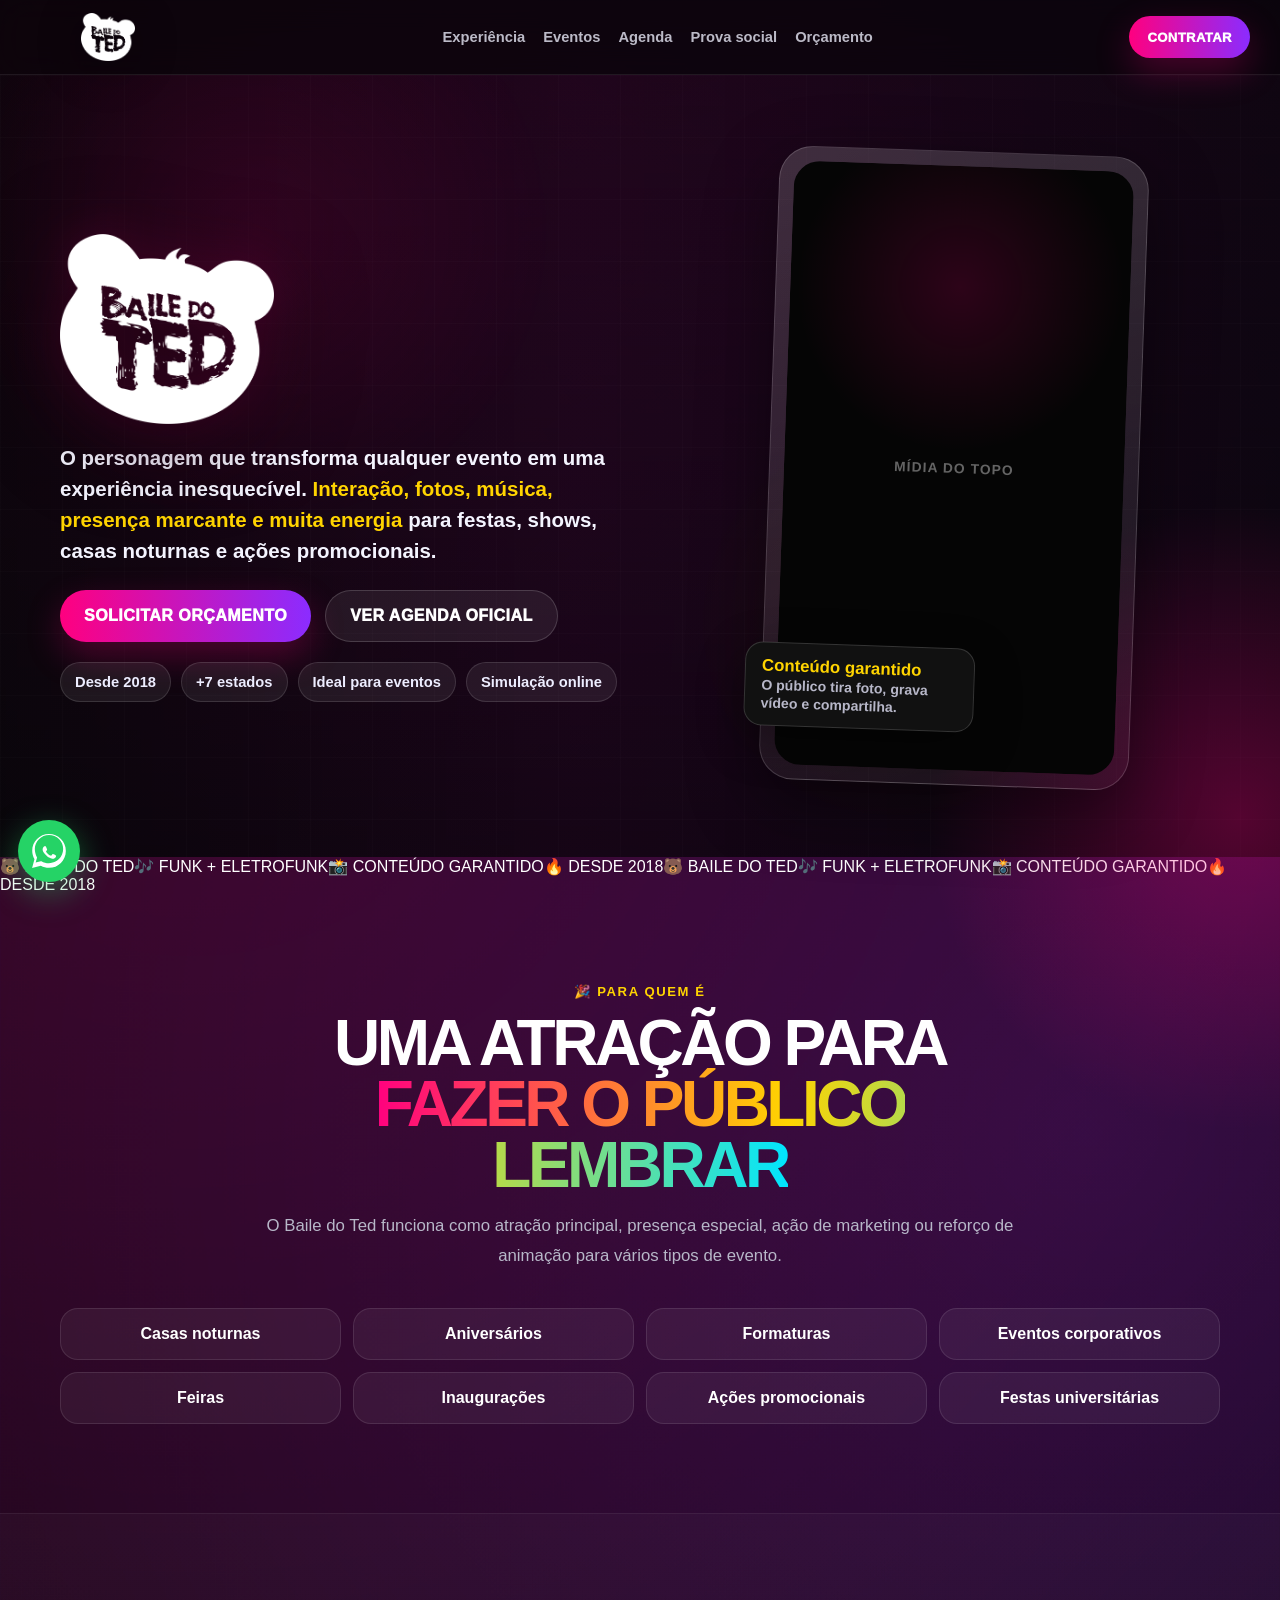
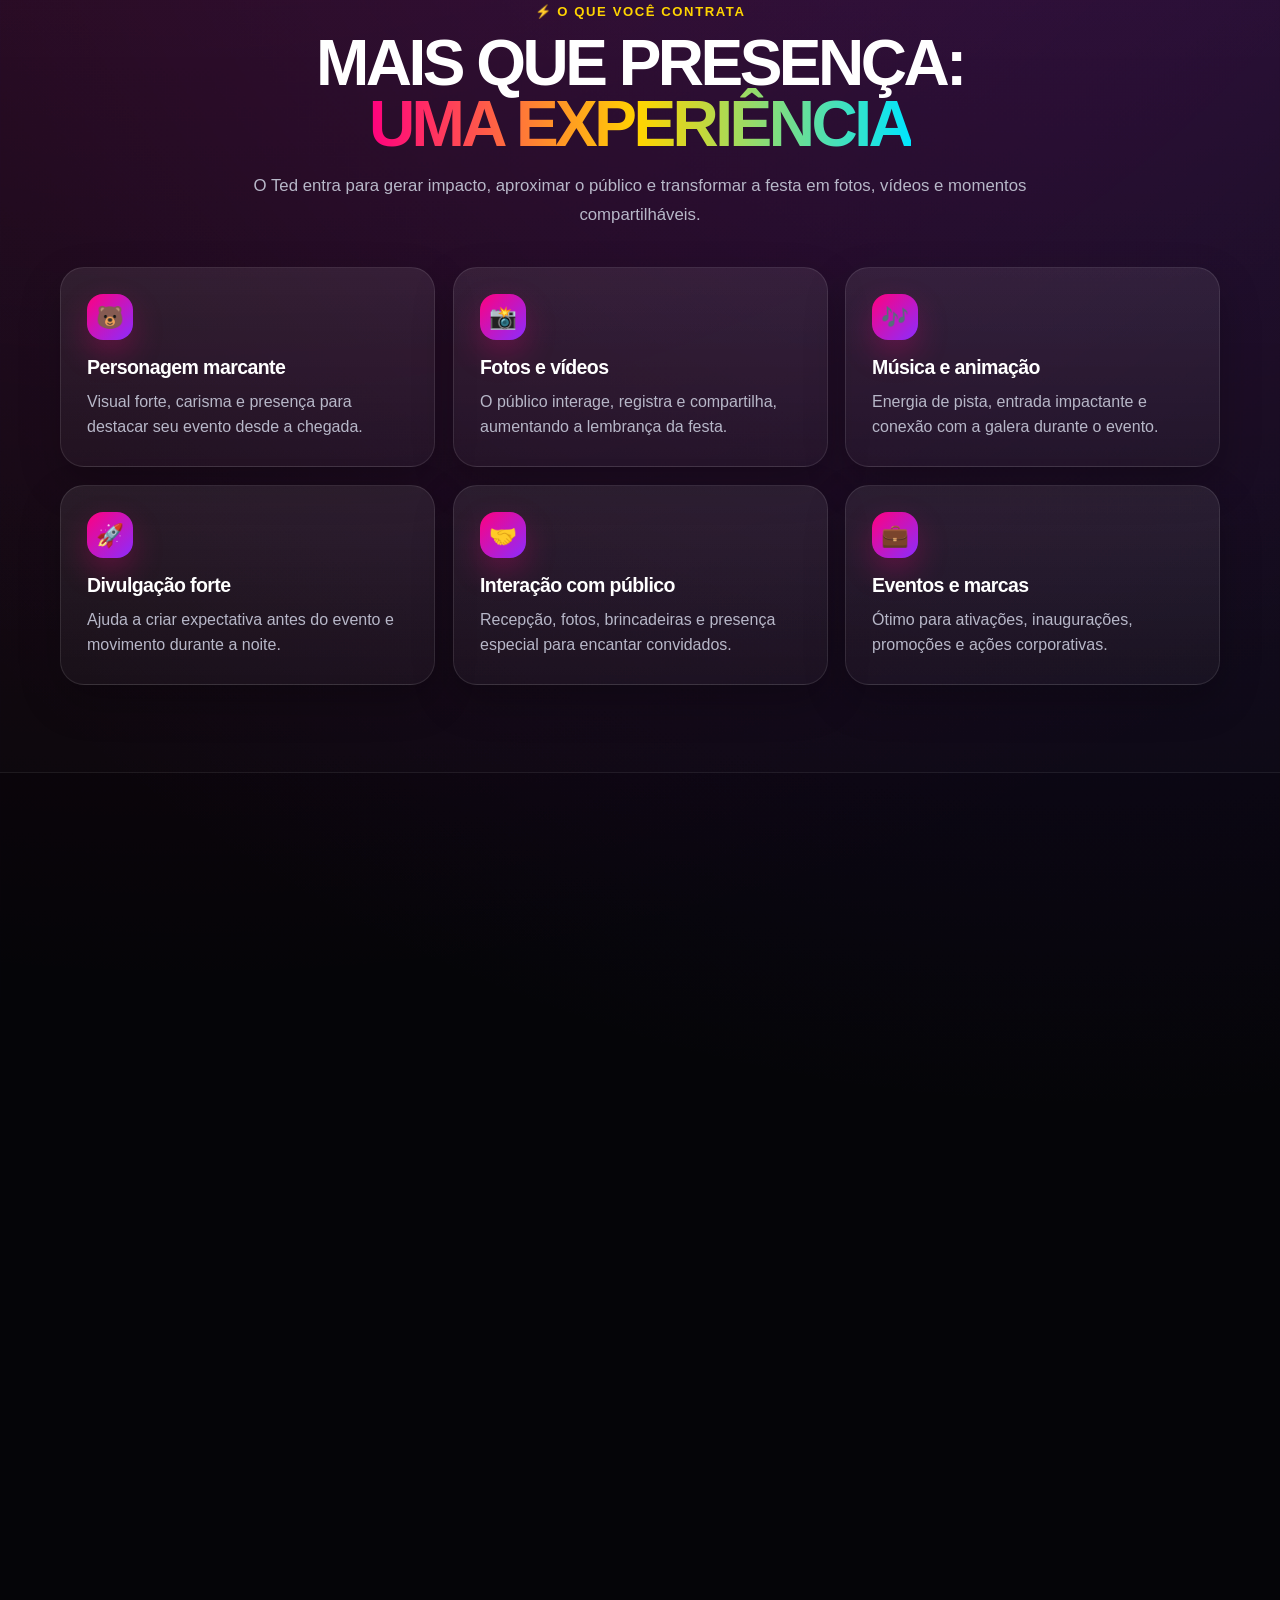
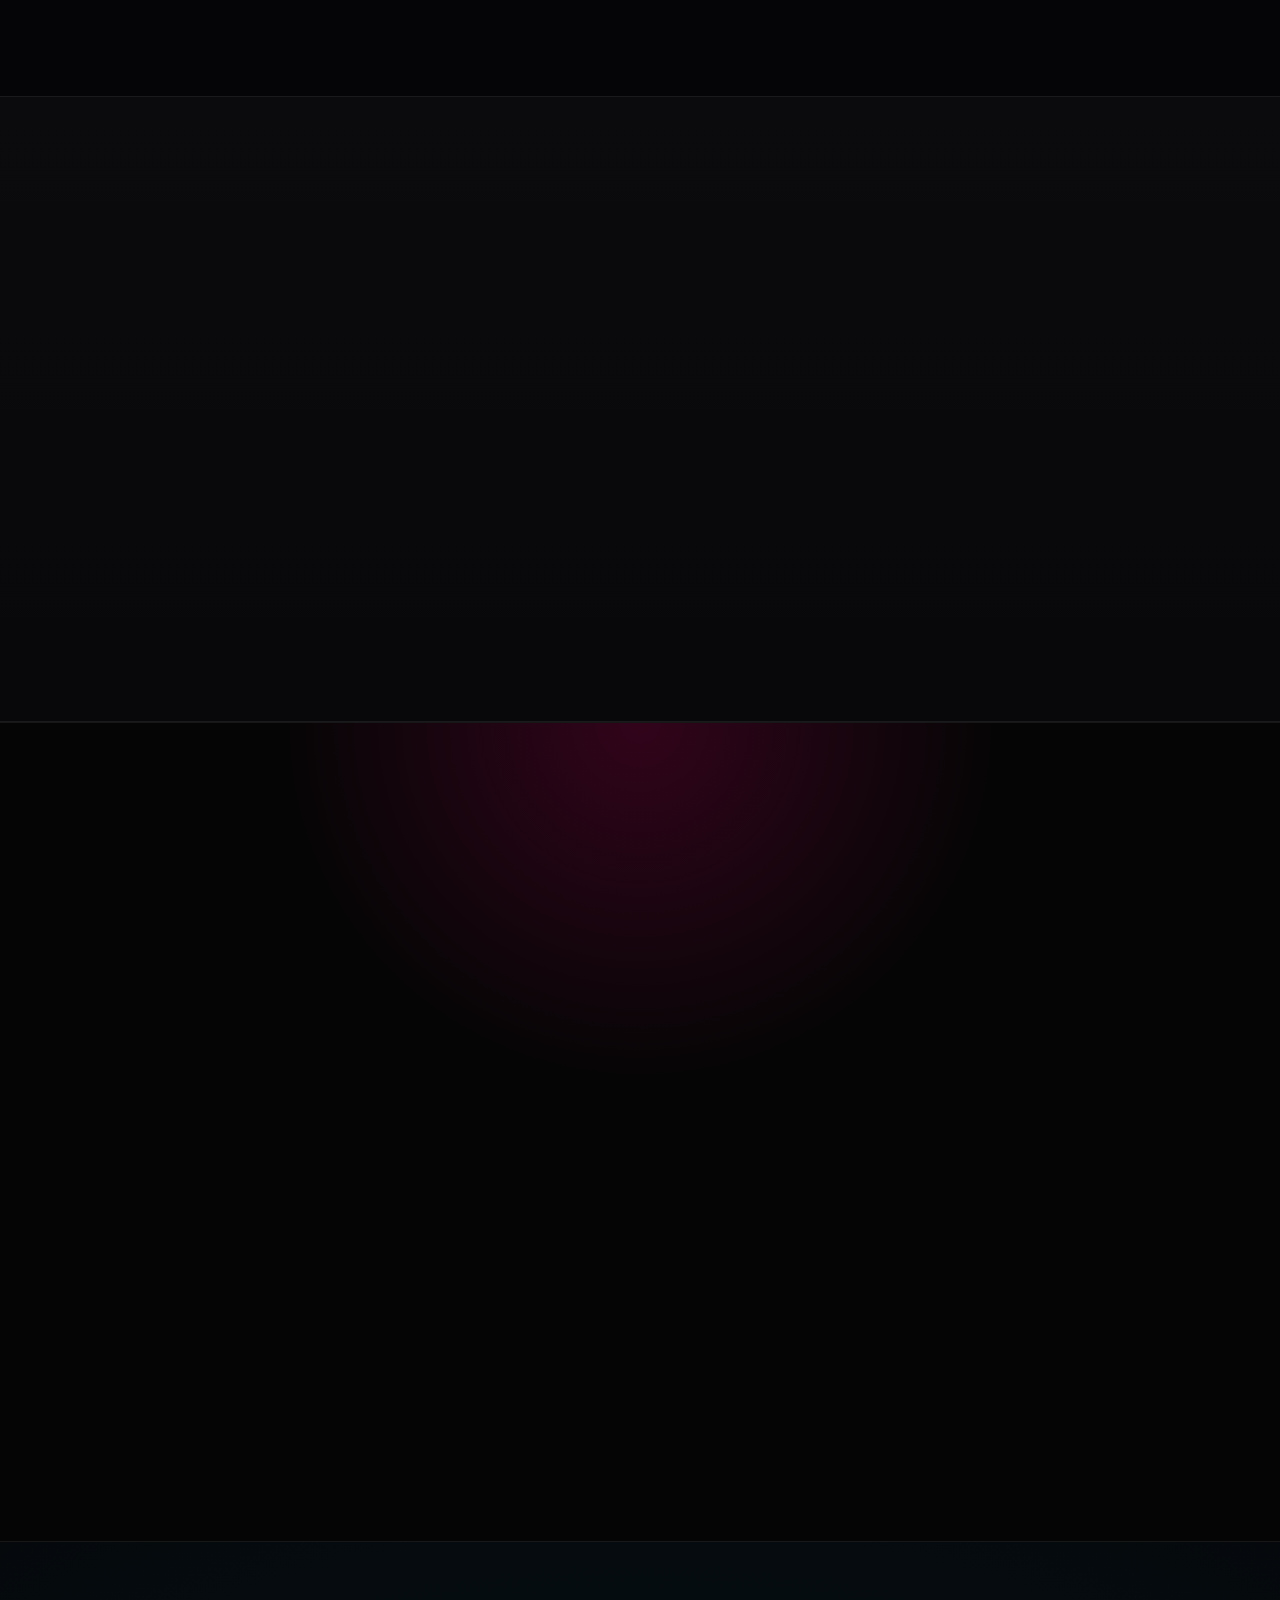
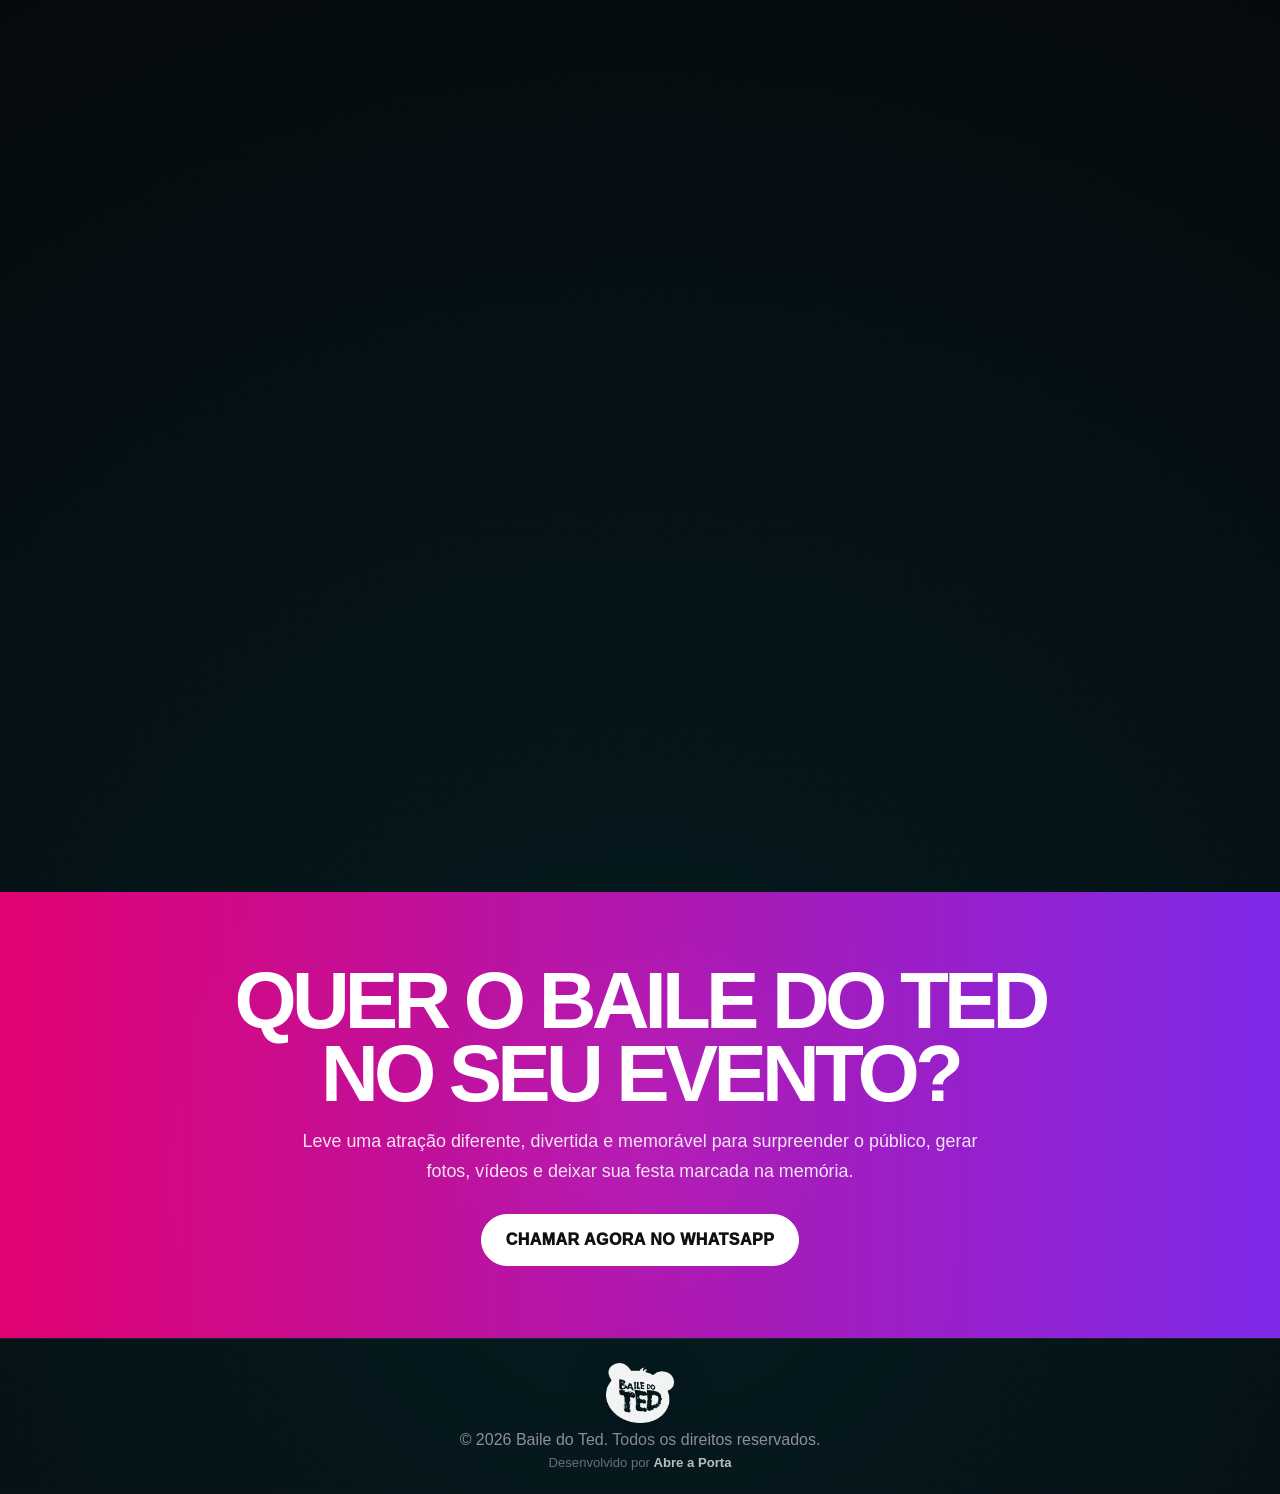
==== commit 4bece09a: "Add files via upload" ====
--- a/index.html
+++ b/index.html
@@ -16,7 +16,9 @@
 <link href="img/icone.png" rel="apple-touch-icon" sizes="180x180"/>
 <link href="img/icone.png" rel="icon" sizes="192x192" type="image/png"/>
 <link href="img/icone.png" rel="icon" sizes="512x512" type="image/png"/>
-<link href="style.css" rel="stylesheet"/>
+<link href="https://fonts.googleapis.com" rel="preconnect"/>
+<link crossorigin="" href="https://fonts.gstatic.com" rel="preconnect"/>
+<link href="https://fonts.googleapis.com/css2?family=Anton&amp;family=Fredoka:wght@500;600;700&amp;family=Manrope:wght@500;700;800&amp;family=Space+Mono:wght@400;700&amp;display=swap" rel="stylesheet"/>
 <link href="css/style.css" rel="stylesheet"/>
 
 
@@ -71,6 +73,11 @@
 </div>
 </div>
 </header>
+<div aria-hidden="true" class="marquee">
+<div class="marquee__track">
+<span>🐻 BAILE DO TED</span><span>🎶 FUNK + ELETROFUNK</span><span>📸 CONTEÚDO GARANTIDO</span><span>🔥 DESDE 2018</span><span>🐻 BAILE DO TED</span><span>🎶 FUNK + ELETROFUNK</span><span>📸 CONTEÚDO GARANTIDO</span><span>🔥 DESDE 2018</span>
+</div>
+</div>
 <section class="section" id="eventos">
 <div class="container">
 <div class="section-title">
@@ -140,6 +147,10 @@
 <span class="eyebrow">📅 Agenda oficial</span>
 <h2>Próximos shows <span class="gradient-text">do Ted</span></h2>
 <p>Veja onde o Baile do Ted estará e clique nas artes para ampliar.</p>
+</div>
+<div class="agenda-note">
+<span class="agenda-note__tag">AO VIVO</span>
+<p>Agenda conectada direto com o painel do Ted — atualiza sozinha assim que uma nova data é confirmada.</p>
 </div>
 <div id="container-destaque"></div>
 <div class="grid-calendario" id="grid-calendario"></div>
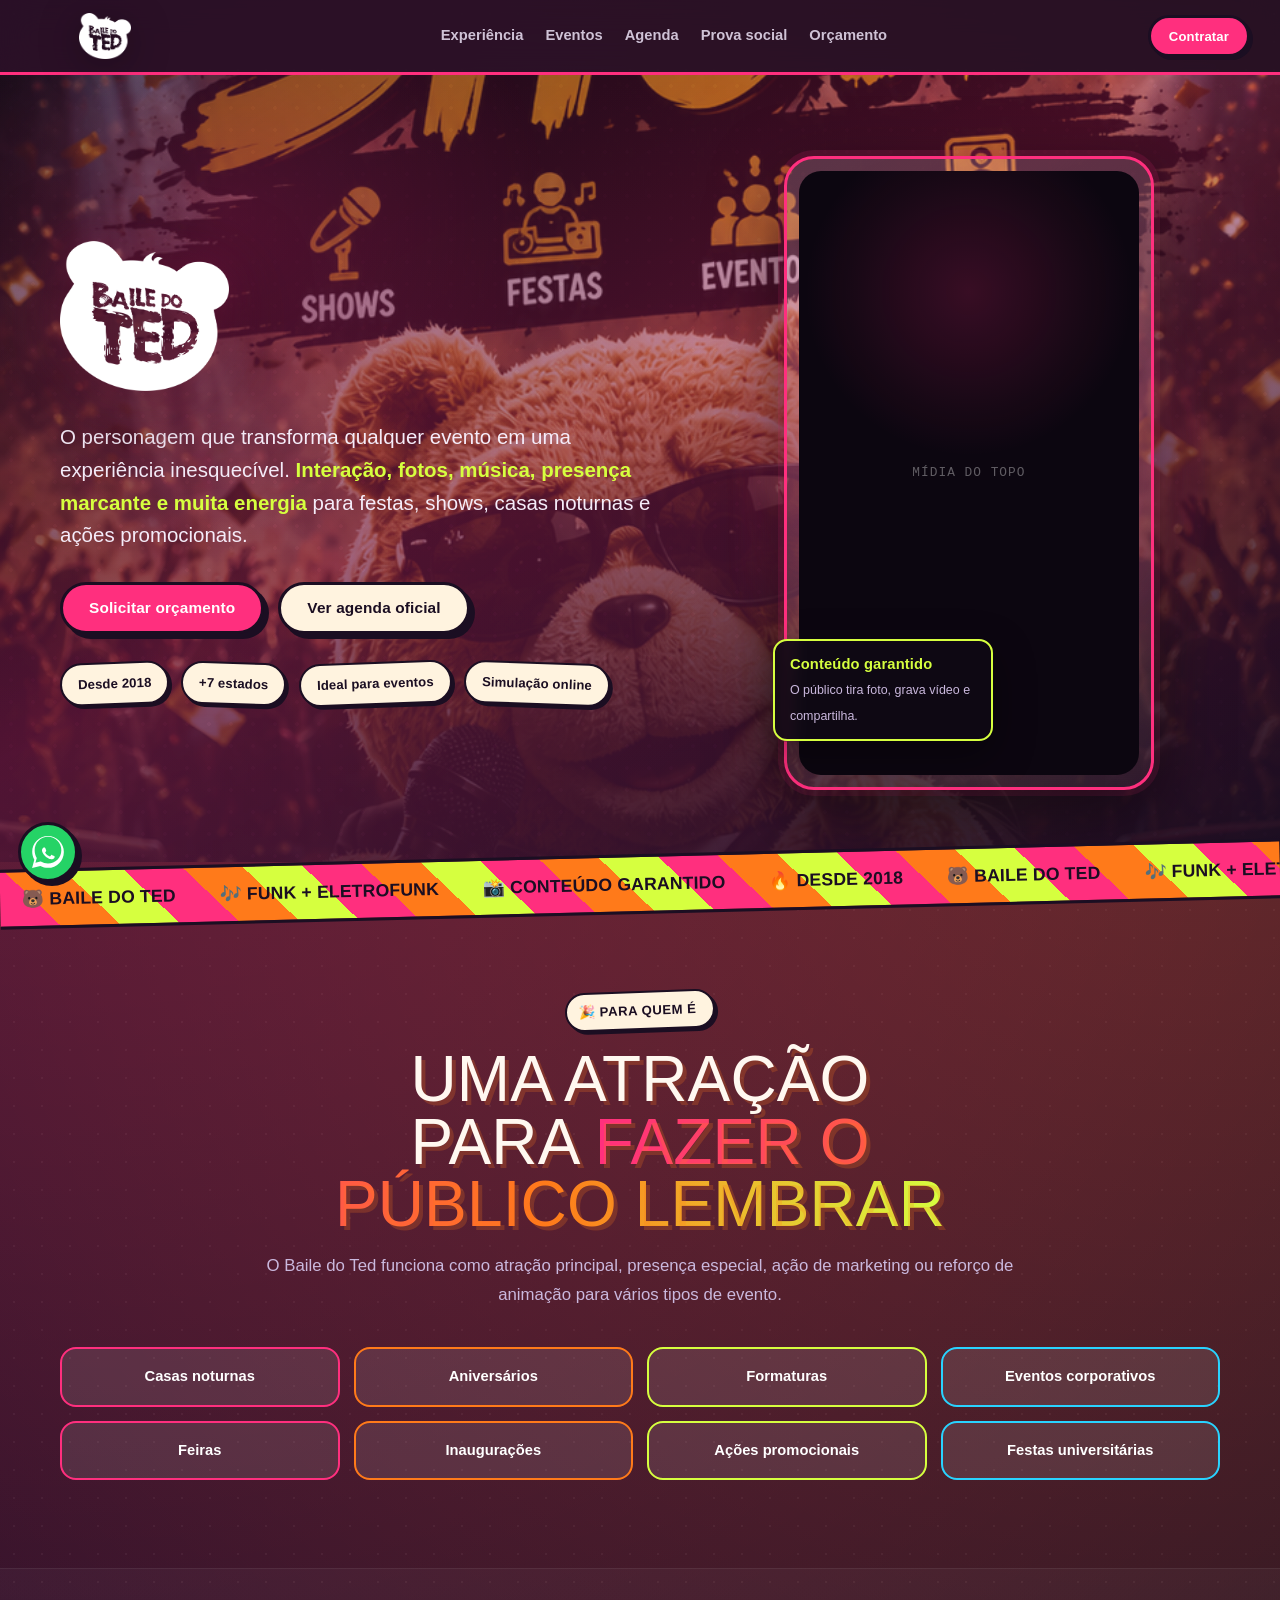
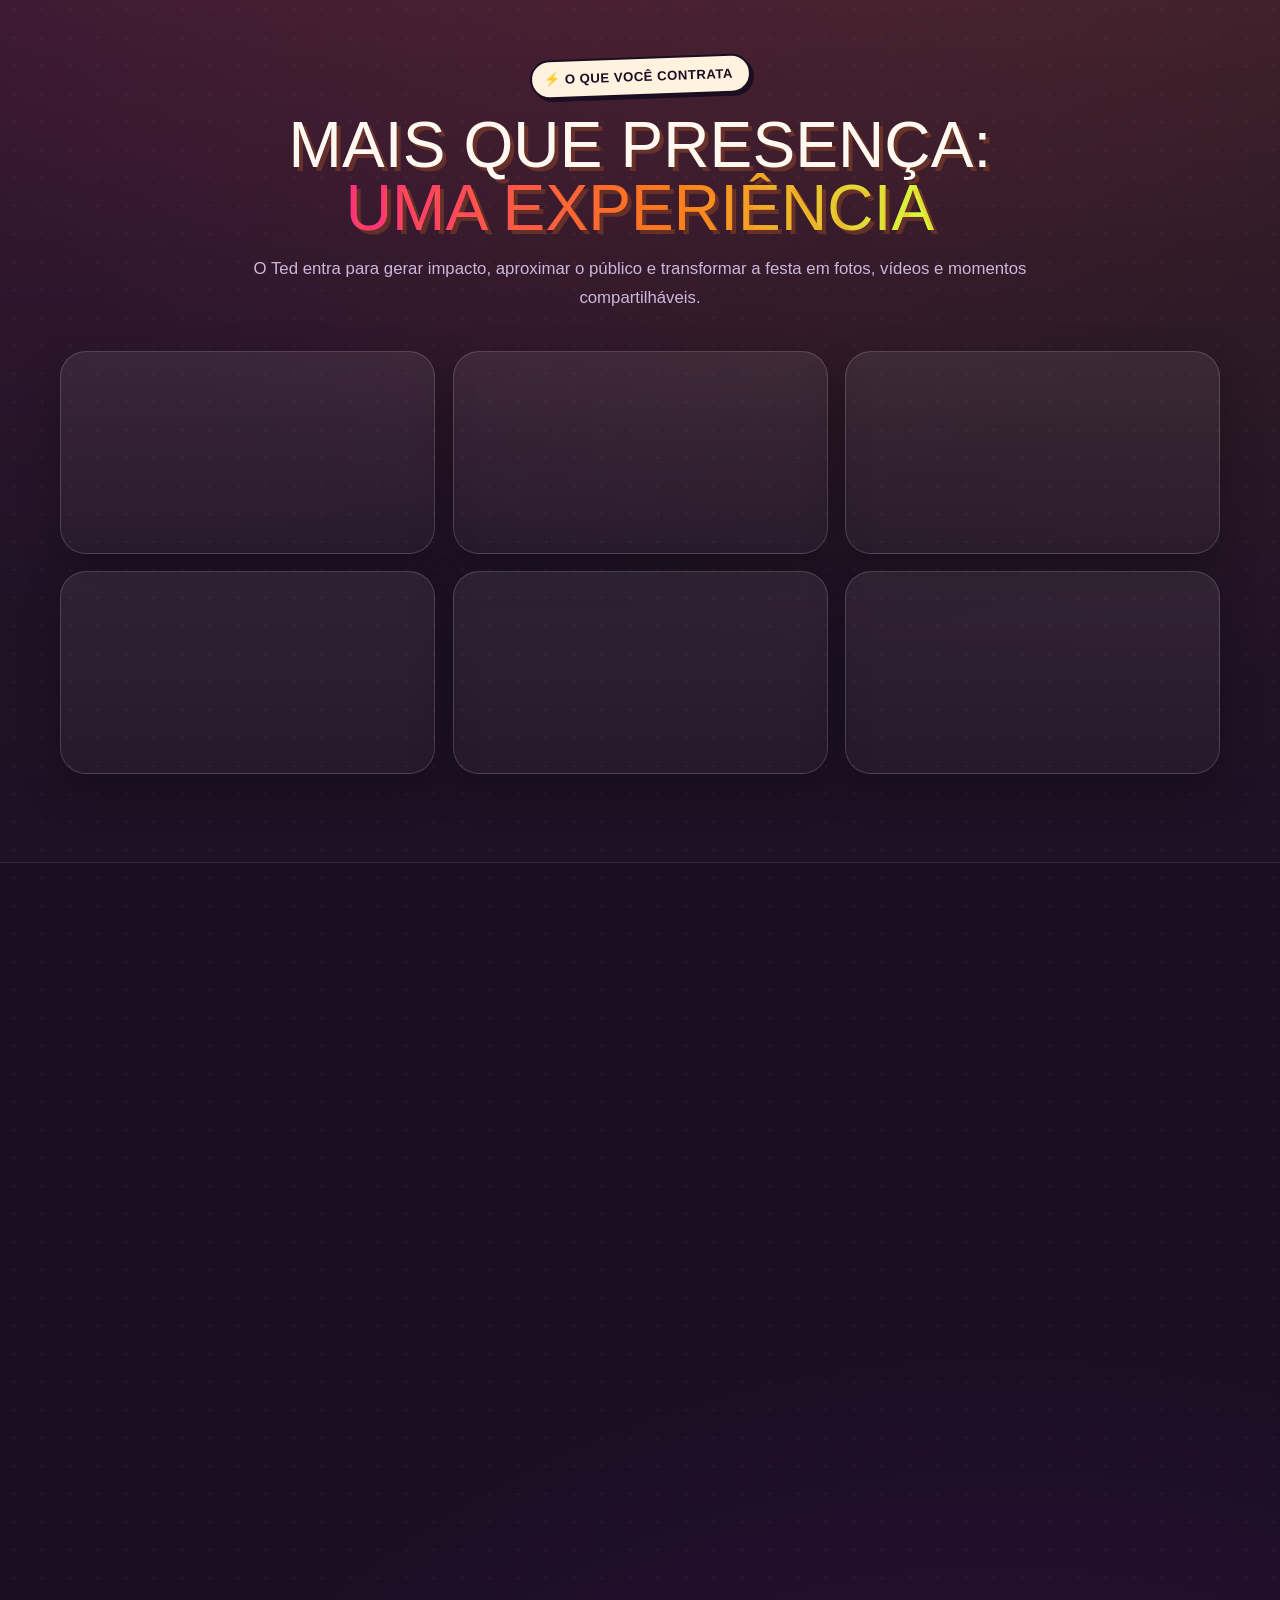
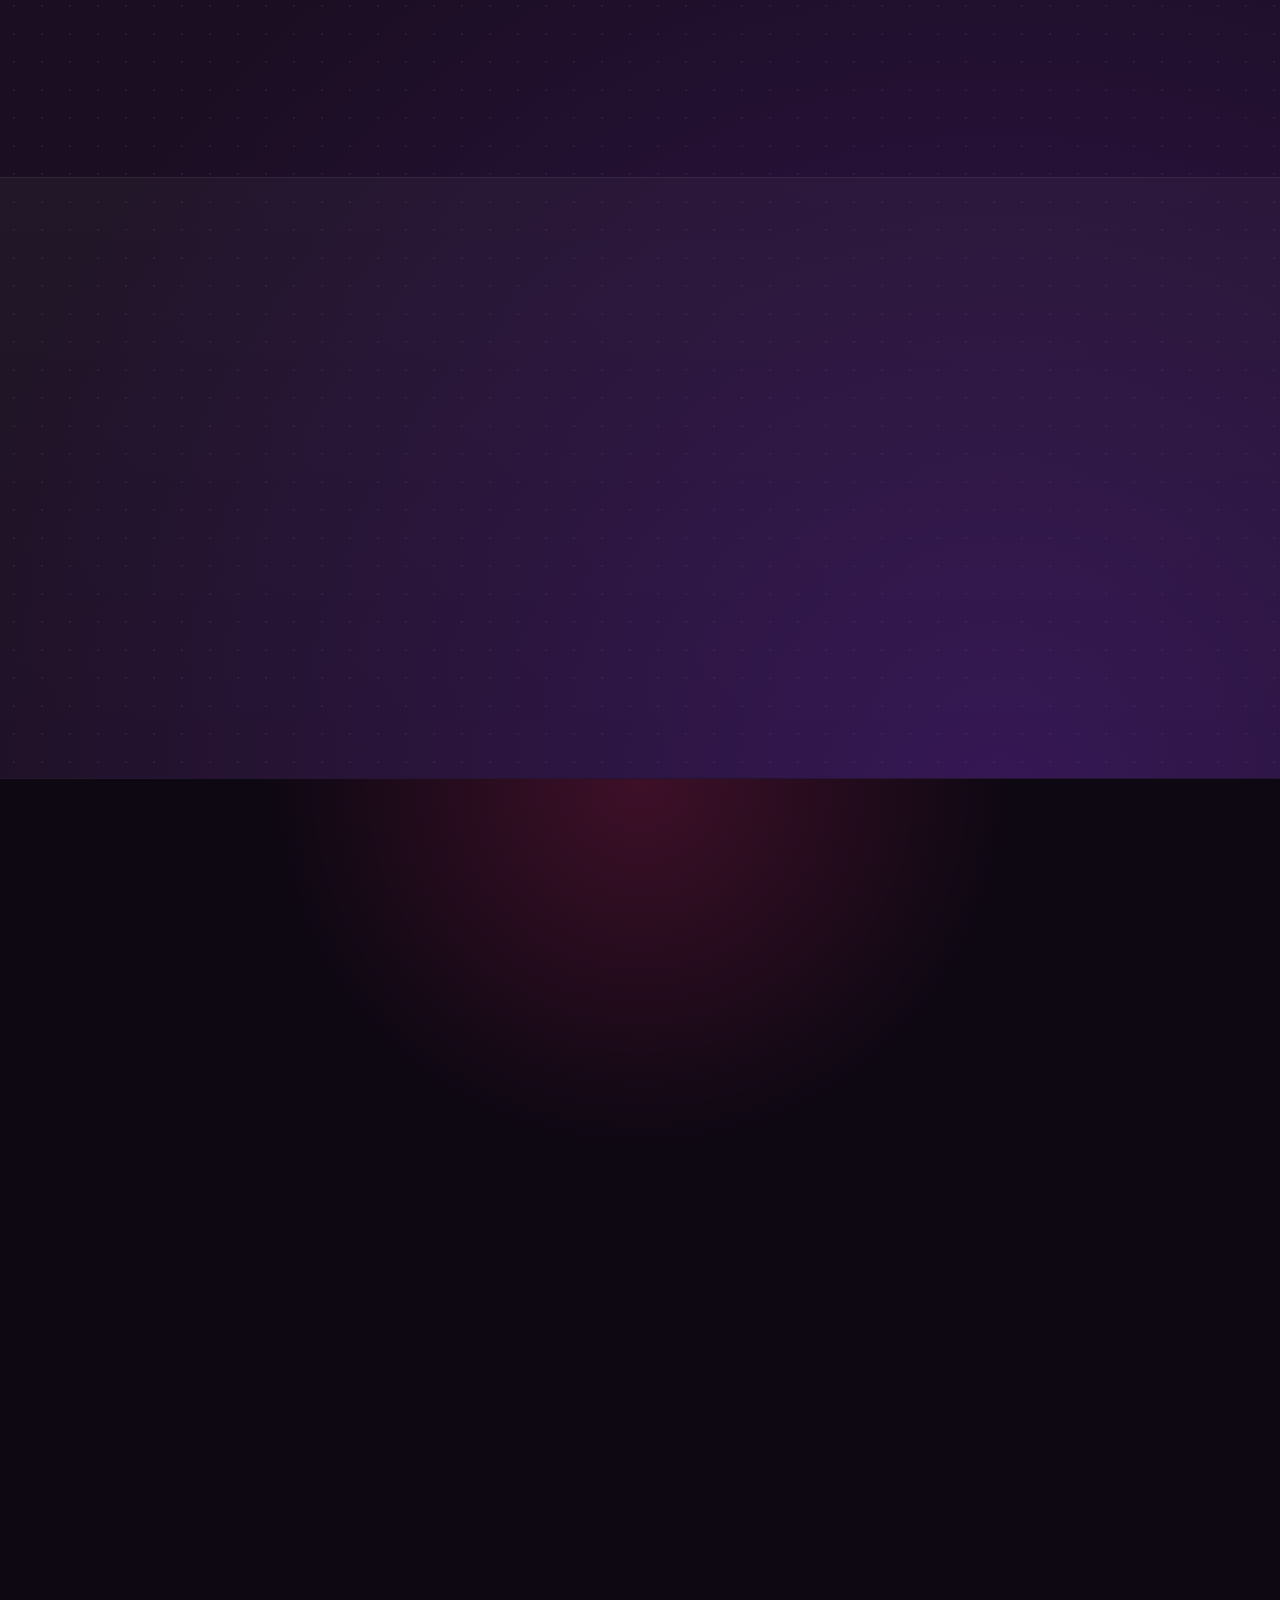
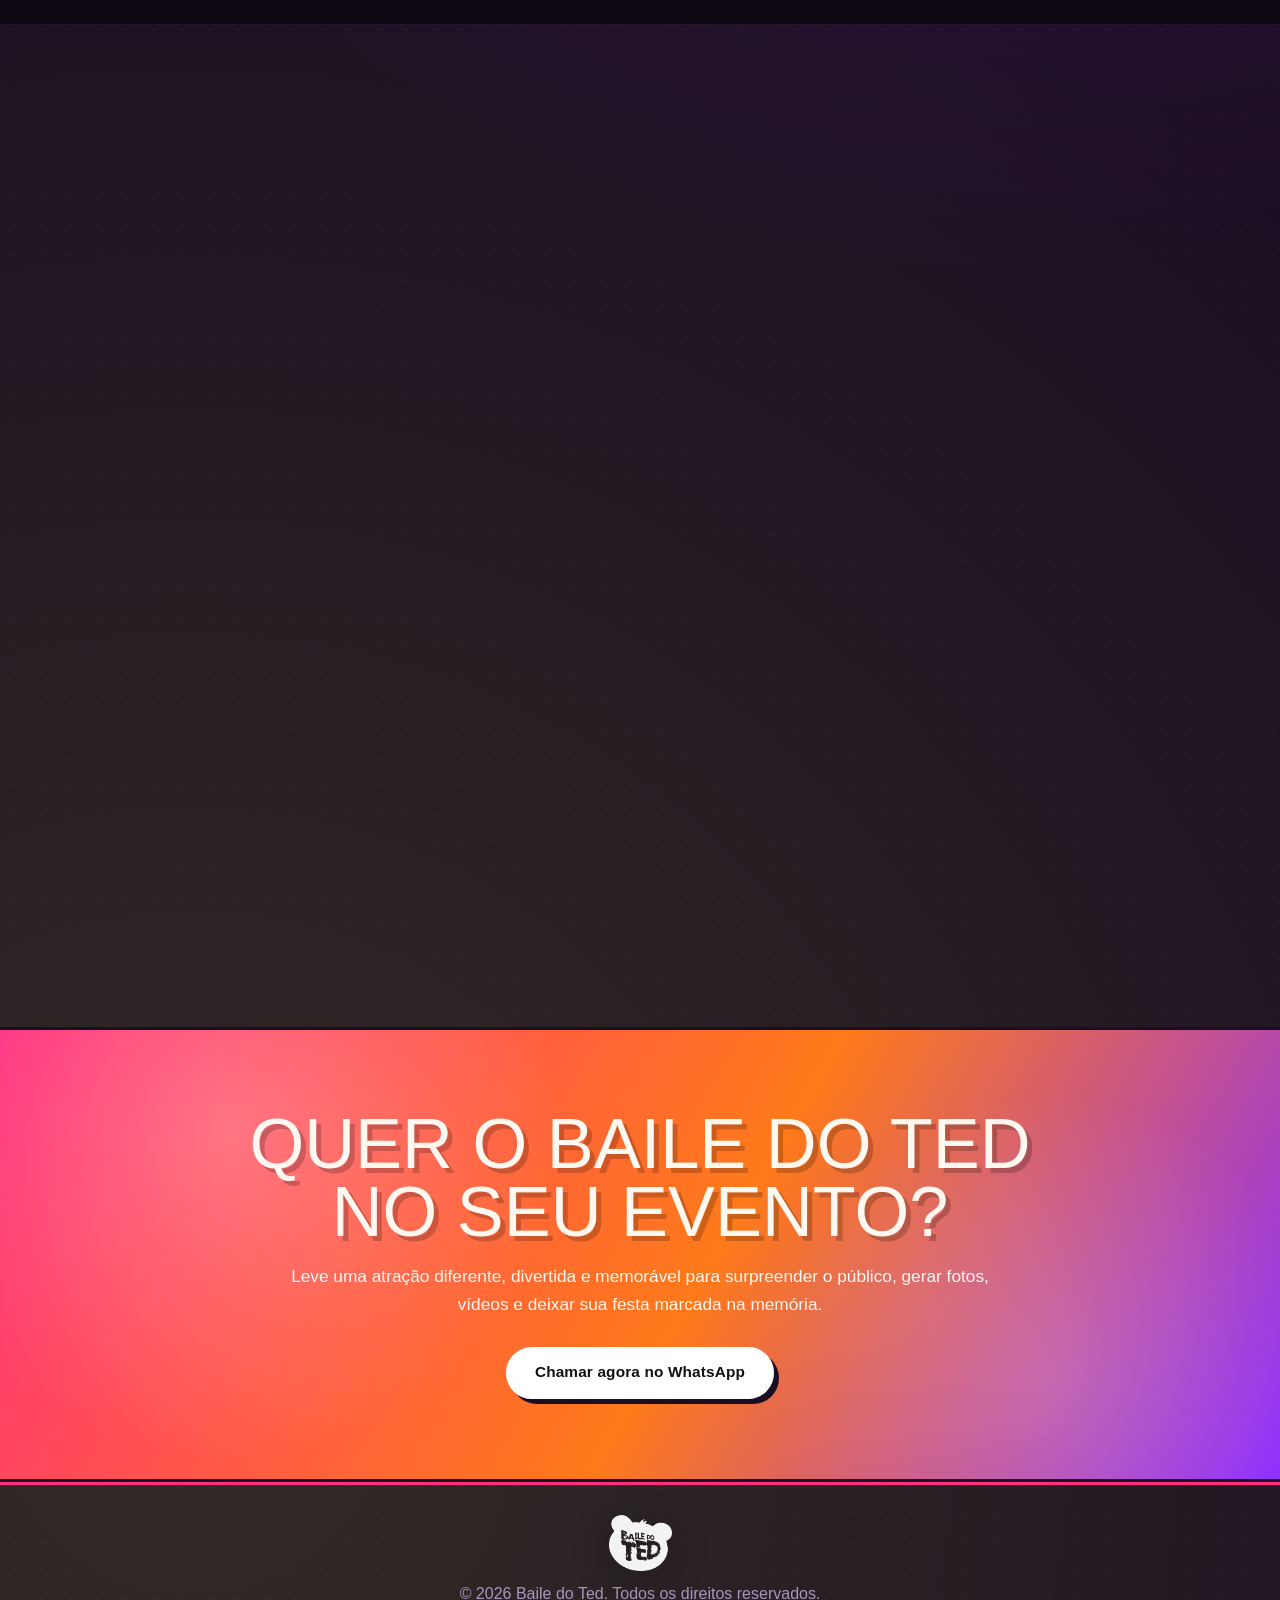
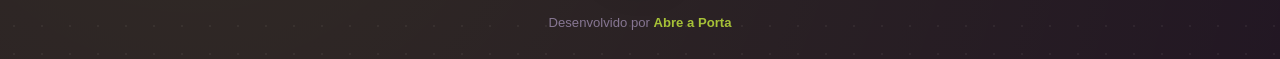
==== commit be2509f6: "Add files via upload" ====
--- a/index.html
+++ b/index.html
@@ -148,10 +148,6 @@
 <h2>Próximos shows <span class="gradient-text">do Ted</span></h2>
 <p>Veja onde o Baile do Ted estará e clique nas artes para ampliar.</p>
 </div>
-<div class="agenda-note">
-<span class="agenda-note__tag">AO VIVO</span>
-<p>Agenda conectada direto com o painel do Ted — atualiza sozinha assim que uma nova data é confirmada.</p>
-</div>
 <div id="container-destaque"></div>
 <div class="grid-calendario" id="grid-calendario"></div>
 <div class="event-cta-after">
--- a/css/style.css
+++ b/css/style.css
@@ -1,1401 +1,675 @@
-
-        :root {
-            --bg: #050508;
-            --bg-2: #090910;
-            --card: rgba(255, 255, 255, 0.055);
-            --card-2: rgba(255, 255, 255, 0.085);
-            --line: rgba(255, 255, 255, 0.12);
-            --text: #ffffff;
-            --muted: #b7b7c8;
-            --pink: #ff007f;
-            --purple: #8b2cff;
-            --cyan: #00e5ff;
-            --green: #00d084;
-            --yellow: #ffd400;
-            --radius: 24px;
-            --shadow: 0 24px 70px rgba(0,0,0,.45);
-            /* Fundo original do topo: se sua imagem principal tiver outro nome, troque só aqui. */
-            --hero-bg-image: url('img/tedsite.png');
-        }
-
-        * { box-sizing: border-box; }
-        html { scroll-behavior: smooth; scroll-padding-top: 82px; }
-        body {
-            margin: 0;
-            background:
-                radial-gradient(circle at 15% 10%, rgba(255, 0, 127, .20), transparent 34%),
-                radial-gradient(circle at 85% 18%, rgba(139, 44, 255, .22), transparent 30%),
-                radial-gradient(circle at 50% 95%, rgba(0, 229, 255, .10), transparent 28%),
-                var(--bg);
-            color: var(--text);
-            font-family: Arial, Helvetica, sans-serif;
-            overflow-x: hidden;
-        }
-        body.lightbox-open { overflow: hidden; }
-        a { color: inherit; }
-        img { max-width: 100%; }
-
-        .container {
-            width: min(1160px, calc(100% - 36px));
-            margin: 0 auto;
-        }
-
-        .section {
-            padding: 88px 0;
-            position: relative;
-        }
-        .section.dark-bg {
-            background: linear-gradient(180deg, rgba(255,255,255,.025), rgba(255,255,255,.01));
-            border-top: 1px solid rgba(255,255,255,.07);
-            border-bottom: 1px solid rgba(255,255,255,.06);
-        }
-        .section-title {
-            max-width: 780px;
-            margin: 0 auto 38px;
-            text-align: center;
-        }
-        .section-title .eyebrow,
-        .eyebrow {
-            display: inline-flex;
-            align-items: center;
-            gap: 8px;
-            color: var(--yellow);
-            font-size: .82rem;
-            font-weight: 900;
-            letter-spacing: .12em;
-            text-transform: uppercase;
-            margin-bottom: 14px;
-        }
-        .section-title h2,
-        .section h2 {
-            font-size: clamp(2.1rem, 5vw, 4.2rem);
-            line-height: .95;
-            margin: 0 0 16px;
-            text-transform: uppercase;
-            letter-spacing: -0.055em;
-        }
-        .section-title p {
-            color: var(--muted);
-            font-size: 1.05rem;
-            line-height: 1.75;
-            margin: 0;
-        }
-
-        .gradient-text {
-            background: linear-gradient(90deg, var(--pink), var(--yellow), var(--cyan));
-            -webkit-background-clip: text;
-            background-clip: text;
-            color: transparent;
-        }
-
-        .btn-booking,
-        .btn-primary,
-        .btn-secondary {
-            display: inline-flex;
-            align-items: center;
-            justify-content: center;
-            gap: 9px;
-            border: 0;
-            cursor: pointer;
-            text-decoration: none;
-            font-weight: 950;
-            text-transform: uppercase;
-            letter-spacing: .03em;
-            border-radius: 999px;
-            min-height: 52px;
-            padding: 0 24px;
-            transition: transform .25s ease, box-shadow .25s ease, background .25s ease;
-            white-space: nowrap;
-        }
-        .btn-booking,
-        .btn-primary {
-            color: #fff;
-            background: linear-gradient(90deg, var(--pink), var(--purple));
-            box-shadow: 0 14px 35px rgba(255, 0, 127, .25);
-        }
-        .btn-primary:hover,
-        .btn-booking:hover { transform: translateY(-3px); box-shadow: 0 18px 45px rgba(255, 0, 127, .35); }
-        .btn-secondary {
-            color: #fff;
-            background: rgba(255,255,255,.07);
-            border: 1px solid rgba(255,255,255,.16);
-        }
-        .btn-secondary:hover { transform: translateY(-3px); background: rgba(255,255,255,.12); }
-
-        .topbar {
-            position: sticky;
-            top: 0;
-            z-index: 1000;
-            background: rgba(5,5,8,.74);
-            backdrop-filter: blur(16px);
-            border-bottom: 1px solid rgba(255,255,255,.08);
-        }
-        .topbar-inner {
-            width: min(1220px, calc(100% - 28px));
-            margin: 0 auto;
-            display: flex;
-            align-items: center;
-            justify-content: space-between;
-            gap: 18px;
-            padding: 13px 0;
-        }
-        .brand {
-            display: flex;
-            align-items: center;
-            gap: 10px;
-            text-decoration: none;
-            min-width: max-content;
-        }
-        .brand img {
-            width: 42px;
-            height: 42px;
-            border-radius: 50%;
-            object-fit: cover;
-            background: #fff;
-        }
-        .brand strong {
-            font-size: 1.05rem;
-            letter-spacing: -.03em;
-            text-transform: uppercase;
-        }
-        .nav-links {
-            display: flex;
-            align-items: center;
-            justify-content: center;
-            gap: 18px;
-            color: #d9d9e6;
-            font-size: .92rem;
-            font-weight: 800;
-        }
-        .nav-links a { text-decoration: none; opacity: .86; }
-        .nav-links a:hover { color: var(--yellow); opacity: 1; }
-        .topbar .btn-primary { min-height: 42px; padding: 0 18px; font-size: .82rem; }
-
-        .hero {
-            min-height: calc(100dvh - 70px);
-            display: flex;
-            align-items: center;
-            position: relative;
-            overflow: hidden;
-            padding: clamp(44px, 7vw, 82px) 0 clamp(48px, 7vw, 74px);
-            background:
-                linear-gradient(90deg, rgba(5,5,8,.96) 0%, rgba(25,4,24,.86) 45%, rgba(5,5,8,.78) 100%),
-                linear-gradient(180deg, rgba(5,5,8,.46), rgba(5,5,8,.95)),
-                var(--hero-bg-image) center center / cover no-repeat;
-        }
-        #topo { scroll-margin-top: 86px; }
-        .hero::before {
-            content: "";
-            position: absolute;
-            inset: 0;
-            background-image:
-                radial-gradient(circle at 20% 20%, rgba(255, 0, 127, .30), transparent 25%),
-                radial-gradient(circle at 70% 70%, rgba(255, 212, 0, .12), transparent 20%),
-                linear-gradient(rgba(255,255,255,.04) 1px, transparent 1px),
-                linear-gradient(90deg, rgba(255,255,255,.04) 1px, transparent 1px);
-            background-size: auto, auto, 62px 62px, 62px 62px;
-            opacity: .65;
-            pointer-events: none;
-        }
-        .hero::after {
-            content: "";
-            position: absolute;
-            width: 680px;
-            height: 680px;
-            right: -300px;
-            bottom: -300px;
-            background: radial-gradient(circle, rgba(255,0,127,.30), transparent 65%);
-            pointer-events: none;
-        }
-        .hero-grid {
-            position: relative;
-            z-index: 1;
-            display: grid;
-            grid-template-columns: 1.05fr .95fr;
-            align-items: center;
-            gap: 42px;
-        }
-        .hero-content { max-width: 690px; }
-        .hero-kicker {
-            display: inline-flex;
-            align-items: center;
-            gap: 9px;
-            background: rgba(255, 0, 127, .12);
-            border: 1px solid rgba(255, 0, 127, .30);
-            border-radius: 999px;
-            padding: 9px 14px;
-            color: #fff;
-            font-weight: 900;
-            font-size: .82rem;
-            text-transform: uppercase;
-            letter-spacing: .08em;
-            margin-bottom: 20px;
-        }
-        .hero h1 {
-            margin: 0;
-            font-size: clamp(3.5rem, 11vw, 8.5rem);
-            line-height: .82;
-            letter-spacing: -0.075em;
-            text-transform: uppercase;
-            text-shadow: 0 18px 60px rgba(0,0,0,.55);
-        }
-        .hero h1 span { display: block; }
-        .hero .tagline {
-            margin: 24px 0 0;
-            max-width: 610px;
-            color: #f4f4ff;
-            font-size: clamp(1.1rem, 2.2vw, 1.45rem);
-            line-height: 1.55;
-            font-weight: 700;
-        }
-        .hero .tagline strong { color: var(--yellow); }
-        .hero-actions {
-            display: flex;
-            gap: 14px;
-            flex-wrap: wrap;
-            margin-top: 30px;
-        }
-        .hero-pills {
-            display: flex;
-            flex-wrap: wrap;
-            gap: 10px;
-            margin-top: 26px;
-        }
-        .hero-pill {
-            padding: 11px 14px;
-            border-radius: 999px;
-            background: rgba(255,255,255,.07);
-            border: 1px solid rgba(255,255,255,.12);
-            color: #ededff;
-            font-size: .92rem;
-            font-weight: 850;
-        }
-        .hero-visual {
-            position: relative;
-            min-height: 660px;
-            display: flex;
-            align-items: center;
-            justify-content: center;
-        }
-        .hero-card {
-            position: relative;
-            width: min(370px, 100%);
-            border-radius: 34px;
-            padding: 14px;
-            background: linear-gradient(160deg, rgba(255,255,255,.16), rgba(255,255,255,.04));
-            border: 1px solid rgba(255,255,255,.16);
-            box-shadow: var(--shadow);
-            transform: rotate(2deg);
-        }
-
-        /* PADRÃO TED PARA ARTES: use imagens em formato Stories 9:16.
-           Tamanho recomendado para as artes: 1080x1920px.
-           O object-fit: contain mostra a arte inteira, sem cortar no Windows, Mac e celular. */
-        .story-frame {
-            width: 100%;
-            aspect-ratio: 9 / 16;
-            background:
-                radial-gradient(circle at 50% 20%, rgba(255,0,127,.16), transparent 32%),
-                #050505;
-            border-radius: 26px;
-            overflow: hidden;
-            display: flex;
-            align-items: center;
-            justify-content: center;
-        }
-        .story-media,
-        .story-frame img,
-        .story-frame video {
-            width: 100%;
-            height: 100%;
-            object-fit: contain;
-            object-position: center;
-            display: block;
-            background: #000;
-        }
-        .story-frame--cover .story-media,
-        .story-frame--cover img,
-        .story-frame--cover video { object-fit: cover; }
-        .story-frame[data-media-slot]::before {
-            content: attr(data-slot-label);
-            color: rgba(255,255,255,.38);
-            font-weight: 900;
-            letter-spacing: .08em;
-            text-transform: uppercase;
-            font-size: .86rem;
-            text-align: center;
-            padding: 22px;
-        }
-        .story-frame[data-media-slot]:has(.story-media)::before { content: none; }
-        .hero-card .story-media { cursor: zoom-in; }
-
-        .mini-social-row {
-            display: flex;
-            gap: 10px;
-            flex-wrap: wrap;
-            align-items: center;
-        }
-        .mini-social {
-            display: inline-flex;
-            align-items: center;
-            justify-content: center;
-            gap: 8px;
-            min-height: 42px;
-            padding: 0 14px;
-            border-radius: 999px;
-            text-decoration: none;
-            font-weight: 900;
-            font-size: .9rem;
-            border: 1px solid rgba(255,255,255,.12);
-            background: rgba(255,255,255,.055);
-            transition: all .25s ease;
-        }
-        .mini-social svg { width: 18px; height: 18px; fill: currentColor; flex: 0 0 auto; }
-        .mini-social.instagram { color: #ff4fa7; border-color: rgba(255,79,167,.28); background: rgba(255,79,167,.10); }
-        .mini-social.whatsapp { color: #31e981; border-color: rgba(49,233,129,.28); background: rgba(49,233,129,.10); }
-        .mini-social:hover { transform: translateY(-2px); filter: brightness(1.12); }
-        .mini-social--circle { width: 42px; padding: 0; border-radius: 50%; }
-        .mini-social--circle span { display: none; }
-        .floating-badge {
-            position: absolute;
-            left: -18px;
-            bottom: 52px;
-            background: #111;
-            border: 1px solid rgba(255,255,255,.15);
-            padding: 13px 16px;
-            border-radius: 18px;
-            box-shadow: 0 14px 45px rgba(0,0,0,.38);
-            font-weight: 900;
-            max-width: 230px;
-        }
-        .floating-badge strong { color: var(--yellow); display: block; font-size: 1.05rem; }
-        .floating-badge span { color: var(--muted); font-size: .88rem; }
-
-        .quick-whatsapp {
-            position: fixed;
-            left: 18px;
-            bottom: 18px;
-            z-index: 10000;
-            width: 62px;
-            height: 62px;
-            border-radius: 50%;
-            display: flex;
-            align-items: center;
-            justify-content: center;
-            color: #fff;
-            background: #25d366;
-            box-shadow: 0 10px 35px rgba(37, 211, 102, .45);
-            text-decoration: none;
-            transition: .25s ease;
-        }
-        .quick-whatsapp:hover { transform: translateY(-4px) scale(1.04); }
-        .quick-whatsapp svg { width: 34px; height: 34px; fill: currentColor; }
-
-        .caixa-radio {
-            position: fixed;
-            right: 18px;
-            bottom: 18px;
-            z-index: 9990;
-            border-radius: 10px;
-            overflow: hidden;
-            box-shadow: 0 10px 35px rgba(0,0,0,.45);
-        }
-
-        .cards-grid {
-            display: grid;
-            grid-template-columns: repeat(3, 1fr);
-            gap: 18px;
-        }
-        .info-card {
-            padding: 26px;
-            background: linear-gradient(180deg, rgba(255,255,255,.08), rgba(255,255,255,.035));
-            border: 1px solid rgba(255,255,255,.10);
-            border-radius: var(--radius);
-            box-shadow: 0 16px 42px rgba(0,0,0,.24);
-            min-height: 170px;
-            transition: transform .25s ease, border-color .25s ease;
-        }
-        .info-card:hover { transform: translateY(-6px); border-color: rgba(255,0,127,.52); }
-        .info-card .icon {
-            width: 46px;
-            height: 46px;
-            border-radius: 16px;
-            display: grid;
-            place-items: center;
-            background: linear-gradient(135deg, var(--pink), var(--purple));
-            box-shadow: 0 13px 30px rgba(255,0,127,.25);
-            margin-bottom: 16px;
-            font-size: 1.4rem;
-        }
-        .info-card h3 {
-            margin: 0 0 10px;
-            font-size: 1.22rem;
-            letter-spacing: -.03em;
-        }
-        .info-card p {
-            margin: 0;
-            color: var(--muted);
-            line-height: 1.58;
-        }
-
-        .event-types {
-            display: grid;
-            grid-template-columns: repeat(4, 1fr);
-            gap: 12px;
-        }
-        .event-type {
-            background: rgba(255,255,255,.055);
-            border: 1px solid rgba(255,255,255,.10);
-            border-radius: 18px;
-            padding: 16px;
-            color: #fff;
-            font-weight: 900;
-            text-align: center;
-        }
-
-        .release-box {
-            display: grid;
-            grid-template-columns: .95fr 1.05fr;
-            gap: 30px;
-            align-items: center;
-            background: rgba(255,255,255,.04);
-            border: 1px solid rgba(255,255,255,.10);
-            border-radius: 32px;
-            padding: 26px;
-            overflow: hidden;
-        }
-        .release-media {
-            width: 100%;
-            max-width: 390px;
-            margin: 0 auto;
-        }
-        .release-media .story-frame {
-            border-radius: 26px;
-            border: 1px solid rgba(255,255,255,.12);
-            box-shadow: 0 18px 55px rgba(0,0,0,.40);
-        }
-        .release-media .story-media { cursor: zoom-in; }
-        .release-text {
-            color: #d9d9e5;
-            font-size: 1.03rem;
-            line-height: 1.8;
-        }
-        .release-text p { margin: 0 0 18px; }
-        .release-text strong { color: #fff; }
-        .check-list {
-            display: grid;
-            grid-template-columns: repeat(2, 1fr);
-            gap: 10px;
-            margin-top: 20px;
-        }
-        .check-item {
-            display: flex;
-            align-items: center;
-            gap: 10px;
-            color: #f4f4ff;
-            font-weight: 800;
-            background: rgba(255,255,255,.055);
-            border: 1px solid rgba(255,255,255,.09);
-            border-radius: 14px;
-            padding: 11px 12px;
-        }
-        .check-item span { color: var(--green); }
-
-        .grid-calendario {
-            display: grid;
-            grid-template-columns: repeat(auto-fit, minmax(280px, 1fr));
-            gap: 22px;
-        }
-        .card-evento {
-            display: flex;
-            flex-direction: column;
-            background: linear-gradient(180deg, rgba(255,255,255,.075), rgba(255,255,255,.035));
-            border: 1px solid rgba(255,255,255,.10);
-            border-radius: 24px;
-            overflow: hidden;
-            transition: all .3s ease;
-            min-height: 100%;
-        }
-        .card-evento:hover {
-            transform: translateY(-6px);
-            border-color: rgba(255,0,127,.62);
-            box-shadow: 0 20px 55px rgba(255,0,127,.14);
-        }
-        .card-evento img,
-        .js-open-art { cursor: zoom-in; }
-        .agenda-story-frame {
-            width: 100%;
-            aspect-ratio: 9 / 16;
-            background: #050505;
-            overflow: hidden;
-            display: flex;
-            align-items: center;
-            justify-content: center;
-        }
-        .agenda-story-frame img,
-        .agenda-story-frame video {
-            width: 100%;
-            height: 100%;
-            object-fit: contain;
-            object-position: center;
-            display: block;
-            background: #000;
-        }
-        .agenda-story-frame img { cursor: zoom-in; }
-        .agenda-story-frame--destaque {
-            border-radius: 22px;
-            border: 1px solid rgba(255,255,255,.12);
-        }
-        .event-cta-after {
-            margin-top: 38px;
-            padding: 26px;
-            border-radius: 24px;
-            background: linear-gradient(90deg, rgba(255,0,127,.16), rgba(139,44,255,.16));
-            border: 1px solid rgba(255,255,255,.12);
-            display: flex;
-            align-items: center;
-            justify-content: space-between;
-            gap: 18px;
-        }
-        .event-cta-after h3 { margin: 0 0 6px; font-size: 1.35rem; }
-        .event-cta-after p { margin: 0; color: var(--muted); }
-
-        .comentarios-carousel-section {
-            position: relative;
-            overflow: hidden;
-            background: radial-gradient(circle at top, rgba(255,0,127,.18), transparent 35%), #050505;
-            border-top: 1px solid #171717;
-            border-bottom: 1px solid #171717;
-        }
-        .comentarios-carousel-wrap {
-            position: relative;
-            max-width: 1180px;
-            margin: 0 auto;
-            padding: 0 58px;
-        }
-        .comentarios-carousel-viewport { overflow: hidden; width: 100%; border-radius: 22px; }
-        .comentarios-carousel-track {
-            display: flex;
-            gap: 22px;
-            transition: transform .55s cubic-bezier(.2,.75,.2,1);
-            will-change: transform;
-        }
-        .comentario-slide { flex: 0 0 calc((100% - 44px) / 3); min-width: 0; }
-        .comentario-card {
-            position: relative;
-            aspect-ratio: 1/1;
-            background: #111;
-            border: 1px solid rgba(255,255,255,.08);
-            border-radius: 22px;
-            overflow: hidden;
-            box-shadow: 0 18px 45px rgba(0,0,0,.55);
-            transition: transform .3s ease, border-color .3s ease, box-shadow .3s ease;
-        }
-        .comentario-card:hover {
-            transform: translateY(-6px);
-            border-color: rgba(255,0,127,.65);
-            box-shadow: 0 20px 55px rgba(255,0,127,.18);
-        }
-        .comentario-card img { width: 100%; height: 100%; object-fit: cover; display: block; cursor: zoom-in; }
-        .comentarios-nav {
-            position: absolute;
-            top: 50%;
-            transform: translateY(-50%);
-            width: 44px;
-            height: 44px;
-            border-radius: 50%;
-            border: 1px solid rgba(255,255,255,.16);
-            background: rgba(12,12,12,.82);
-            color: #fff;
-            display: flex;
-            align-items: center;
-            justify-content: center;
-            cursor: pointer;
-            z-index: 3;
-            font-size: 1.7rem;
-            line-height: 1;
-            transition: all .3s ease;
-            backdrop-filter: blur(8px);
-        }
-        .comentarios-nav:hover { background: linear-gradient(90deg, var(--pink), var(--purple)); border-color: transparent; }
-        .comentarios-nav.prev { left: 0; }
-        .comentarios-nav.next { right: 0; }
-        .comentarios-dots { display: flex; justify-content: center; gap: 8px; margin-top: 28px; }
-        .comentarios-dot {
-            width: 9px;
-            height: 9px;
-            border-radius: 50%;
-            border: 0;
-            background: #333;
-            cursor: pointer;
-            padding: 0;
-            transition: all .3s ease;
-        }
-        .comentarios-dot.active { width: 28px; border-radius: 999px; background: var(--pink); box-shadow: 0 0 16px rgba(255,0,127,.55); }
-        .proof-quotes {
-            display: grid;
-            grid-template-columns: repeat(3, 1fr);
-            gap: 14px;
-            margin-bottom: 34px;
-        }
-        .proof-quote {
-            background: rgba(255,255,255,.06);
-            border: 1px solid rgba(255,255,255,.10);
-            border-radius: 18px;
-            padding: 18px;
-            color: #fff;
-            font-weight: 850;
-            line-height: 1.5;
-        }
-
-        .orcamento-card {
-            max-width: 820px;
-            margin: 0 auto;
-            background: linear-gradient(180deg, rgba(255,255,255,.08), rgba(255,255,255,.035));
-            border: 1px solid rgba(255,255,255,.13);
-            border-radius: 28px;
-            padding: 26px;
-            box-shadow: var(--shadow);
-        }
-        .input-orcamento-group {
-            display: grid;
-            grid-template-columns: 1fr 1fr;
-            gap: 12px;
-            margin-bottom: 12px;
-        }
-        .field,
-        .input-orcamento-group input,
-        .input-orcamento-group select {
-            width: 100%;
-            min-height: 52px;
-            border-radius: 14px;
-            border: 1px solid rgba(255,255,255,.14);
-            background: rgba(0,0,0,.28);
-            color: #fff;
-            padding: 0 14px;
-            font-size: 1rem;
-            outline: none;
-        }
-        .field:focus,
-        .input-orcamento-group input:focus,
-        .input-orcamento-group select:focus { border-color: rgba(255,0,127,.72); box-shadow: 0 0 0 4px rgba(255,0,127,.12); }
-        .orcamento-card button { width: 100%; margin-top: 4px; font-size: .96rem; }
-        #loading-box,
-        #resultado-box {
-            margin-top: 22px;
-            border-top: 1px solid rgba(255,255,255,.12);
-            padding-top: 22px;
-        }
-        @keyframes encherBarra { 0% { width: 0%; } 100% { width: 100%; } }
-        @keyframes brilhoNeon { 0% { background-position: 0% 50%; } 50% { background-position: 100% 50%; } 100% { background-position: 0% 50%; } }
-
-        .social-circle-btn {
-            display: flex;
-            align-items: center;
-            justify-content: center;
-            width: 52px;
-            height: 52px;
-            border-radius: 50%;
-            background: rgba(255,255,255,.06);
-            color: #fff;
-            border: 1px solid rgba(255,255,255,.12);
-            transition: all .3s ease;
-            text-decoration: none;
-        }
-        .social-circle-btn svg { width: 22px; height: 22px; fill: currentColor; }
-        .social-circle-btn.insta:hover { background: #e1306c; border-color: #e1306c; }
-        .social-circle-btn.tiktok:hover { background: #00f2fe; color: #000; border-color: #00f2fe; }
-        .social-circle-btn.yt:hover { background: #ff0000; border-color: #ff0000; }
-
-        .final-cta {
-            padding: 72px 0;
-            background:
-                linear-gradient(90deg, rgba(255,0,127,.88), rgba(139,44,255,.90)),
-                radial-gradient(circle at 50% 50%, rgba(255,255,255,.28), transparent 30%);
-            text-align: center;
-            position: relative;
-            overflow: hidden;
-        }
-        .final-cta h2 {
-            margin: 0 auto 16px;
-            max-width: 850px;
-            font-size: clamp(2.4rem, 7vw, 5rem);
-            line-height: .92;
-            text-transform: uppercase;
-            letter-spacing: -.06em;
-        }
-        .final-cta p { max-width: 700px; margin: 0 auto 28px; color: rgba(255,255,255,.88); font-size: 1.12rem; line-height: 1.65; }
-        footer { text-align: center; padding: 24px 0; border-top: 1px solid rgba(255,255,255,.08); color: #8e8ea1; }
-        footer a { color: #fff; text-decoration: none; font-weight: 900; }
-
-        .art-lightbox {
-            position: fixed;
-            inset: 0;
-            z-index: 30000;
-            display: none;
-            align-items: center;
-            justify-content: center;
-            padding: 22px;
-            background: rgba(0,0,0,.92);
-            backdrop-filter: blur(10px);
-        }
-        .art-lightbox.active { display: flex; }
-        .art-lightbox-inner {
-            position: relative;
-            width: min(100%, 980px);
-            height: min(100%, 92vh);
-            display: flex;
-            align-items: center;
-            justify-content: center;
-        }
-        .art-lightbox-img {
-            max-width: 100%;
-            max-height: 100%;
-            object-fit: contain;
-            border-radius: 18px;
-            box-shadow: 0 28px 80px rgba(0,0,0,.75);
-        }
-        .art-lightbox-close,
-        .art-lightbox-back {
-            position: absolute;
-            z-index: 2;
-            border: 1px solid rgba(255,255,255,.22);
-            background: rgba(10,10,12,.84);
-            color: #fff;
-            border-radius: 999px;
-            cursor: pointer;
-            font-weight: 900;
-            backdrop-filter: blur(8px);
-        }
-        .art-lightbox-close {
-            top: -6px;
-            right: -6px;
-            width: 44px;
-            height: 44px;
-            font-size: 1.45rem;
-            line-height: 1;
-        }
-        .art-lightbox-back {
-            top: -6px;
-            left: -6px;
-            min-height: 44px;
-            padding: 0 18px;
-            display: inline-flex;
-            align-items: center;
-            gap: 8px;
-            font-size: .95rem;
-        }
-        .art-lightbox-close:hover,
-        .art-lightbox-back:hover { background: linear-gradient(90deg, var(--pink), var(--purple)); border-color: transparent; }
-
-        @media (max-width: 980px) {
-            .nav-links { display: none; }
-            .hero {
-                min-height: auto;
-                padding: 42px 0 46px;
-                background-position: center top;
-            }
-            .hero-grid,
-            .release-box { grid-template-columns: 1fr; }
-            .hero-content { text-align: center; margin: 0 auto; }
-            .hero .tagline { margin-left: auto; margin-right: auto; }
-            .hero-actions, .hero-pills { justify-content: center; }
-            .hero-visual { min-height: auto; }
-            .hero-card { width: 100%; max-width: 360px; margin: 0 auto; transform: none; }
-            .floating-badge { left: 50%; transform: translateX(-50%); bottom: 18px; width: calc(100% - 28px); }
-            .cards-grid { grid-template-columns: repeat(2, 1fr); }
-            .event-types { grid-template-columns: repeat(2, 1fr); }
-            .proof-quotes { grid-template-columns: 1fr; }
-            .event-cta-after { flex-direction: column; align-items: flex-start; }
-        }
-        @media (max-width: 640px) {
-            html { scroll-padding-top: 70px; }
-            .container { width: min(100% - 24px, 1160px); }
-            .section { padding: 58px 0; }
-            .topbar { position: sticky; }
-            .topbar-inner { width: min(100% - 22px, 1220px); padding: 10px 0; }
-            .topbar .btn-primary { display: none; }
-            .brand img { width: 38px; height: 38px; }
-            .brand strong { font-size: .92rem; }
-            .hero {
-                padding: 30px 0 42px;
-                background:
-                    linear-gradient(180deg, rgba(5,5,8,.66) 0%, rgba(7,4,12,.92) 42%, rgba(5,5,8,.98) 100%),
-                    var(--hero-bg-image) center top / cover no-repeat;
-            }
-            #topo { scroll-margin-top: 72px; }
-            .hero-grid { gap: 28px; }
-            .hero-kicker { font-size: .7rem; padding: 8px 11px; margin-bottom: 14px; }
-            .hero h1 {
-                font-size: clamp(2.7rem, 15.6vw, 4.4rem);
-                line-height: .9;
-                letter-spacing: -.055em;
-            }
-            .hero .tagline { font-size: 1rem; line-height: 1.55; margin-top: 18px; }
-            .hero-actions { display: grid; grid-template-columns: 1fr; margin-top: 22px; }
-            .hero-pills { gap: 8px; margin-top: 18px; }
-            .hero-pill { font-size: .82rem; padding: 9px 11px; }
-            .btn-primary, .btn-secondary, .btn-booking { width: 100%; min-height: 50px; }
-            .hero-card { max-width: min(340px, 90vw); padding: 10px; border-radius: 24px; }
-            .story-frame { border-radius: 20px; }
-            .floating-badge {
-                position: relative;
-                left: auto;
-                bottom: auto;
-                transform: none;
-                width: 100%;
-                max-width: none;
-                margin-top: 12px;
-                text-align: center;
-            }
-            .cards-grid, .event-types, .check-list { grid-template-columns: 1fr; }
-            .release-box { padding: 16px; border-radius: 24px; }
-            .release-media { max-width: min(340px, 90vw); }
-            .show-destaque > div[style*='grid-template-columns'] { display: block !important; }
-            .show-destaque .agenda-story-frame { margin-bottom: 18px; }
-            .mini-social-row { justify-content: center; }
-            .comentarios-carousel-wrap { padding: 0 42px; }
-            .comentarios-carousel-track { gap: 10px; }
-            .comentario-slide { flex: 0 0 calc((100% - 20px) / 3); }
-            .comentario-card { border-radius: 14px; }
-            .comentarios-nav { width: 34px; height: 34px; font-size: 1.25rem; }
-            .input-orcamento-group { grid-template-columns: 1fr; }
-            .caixa-radio { display: none; }
-            .quick-whatsapp { width: 58px; height: 58px; }
-            .art-lightbox { padding: 12px; }
-            .art-lightbox-inner { height: 88vh; }
-            .art-lightbox-back { top: 8px; left: 8px; }
-            .art-lightbox-close { top: 8px; right: 8px; }
-        }
-
-
-        /* =========================================================
-           CORREÇÃO FINAL: início do site não corta no Windows/celular
-           - evita corte de letras grandes por diferença de fonte/zoom
-           - deixa o topo mais seguro em telas baixas e navegadores com escala
-           ========================================================= */
-        .hero h1 {
-            line-height: 1.02 !important;
-            padding-top: .10em;
-            overflow: visible;
-        }
-
-        .hero-content {
-            padding-top: 4px;
-        }
-
-        @media (min-width: 981px) {
-            .hero {
-                min-height: auto !important;
-                padding-top: clamp(56px, 6vh, 86px) !important;
-                padding-bottom: clamp(58px, 7vh, 88px) !important;
-            }
-
-            .hero h1 {
-                font-size: clamp(3.25rem, 8.6vw, 7.4rem) !important;
-            }
-
-            .hero-visual {
-                min-height: auto !important;
-            }
-        }
-
-        @media (min-width: 981px) and (max-height: 820px) {
-            .hero {
-                padding-top: 42px !important;
-                padding-bottom: 50px !important;
-            }
-
-            .hero h1 {
-                font-size: clamp(3rem, 7.4vw, 6.4rem) !important;
-                line-height: 1.04 !important;
-            }
-
-            .hero .tagline {
-                font-size: clamp(1.02rem, 1.7vw, 1.24rem) !important;
-                line-height: 1.48 !important;
-                margin-top: 16px !important;
-            }
-
-            .hero-actions {
-                margin-top: 22px !important;
-            }
-
-            .hero-pills {
-                margin-top: 18px !important;
-            }
-
-            .hero-card {
-                width: min(330px, 100%) !important;
-            }
-        }
-
-        @media (max-width: 980px) {
-            .hero h1 {
-                line-height: 1.03 !important;
-                padding-top: .10em;
-            }
-        }
-
-        @media (max-width: 640px) {
-            html { scroll-padding-top: 78px !important; }
-
-            body {
-                padding-top: env(safe-area-inset-top, 0px);
-            }
-
-            .topbar {
-                z-index: 5000 !important;
-            }
-
-            .hero {
-                min-height: auto !important;
-                padding-top: 28px !important;
-                padding-bottom: 44px !important;
-                overflow: hidden;
-            }
-
-            .hero h1 {
-                font-size: clamp(2.45rem, 12.8vw, 3.75rem) !important;
-                line-height: 1.05 !important;
-                letter-spacing: -.045em !important;
-                padding-top: .12em;
-            }
-
-            .hero .tagline {
-                font-size: .98rem !important;
-                line-height: 1.52 !important;
-            }
-        }
-
-
-        /* =========================================================
-           AJUSTE MOBILE FINAL: primeira dobra limpa no celular
-           - evita restauração de rolagem cortando o começo
-           - reduz altura do hero no mobile
-           - mostra título, texto, botões e arte de forma organizada
-           ========================================================= */
-        @media (max-width: 640px) {
-            html, body {
-                overflow-x: hidden !important;
-                scroll-padding-top: 0 !important;
-            }
-
-            .topbar {
-                position: relative !important;
-                top: auto !important;
-                background: rgba(5,5,8,.96) !important;
-            }
-
-            .topbar-inner {
-                min-height: 64px !important;
-                padding: 10px 0 !important;
-            }
-
-            .brand img {
-                width: 40px !important;
-                height: 40px !important;
-            }
-
-            .brand strong {
-                font-size: .95rem !important;
-            }
-
-            .hero {
-                display: block !important;
-                min-height: auto !important;
-                padding: 18px 0 34px !important;
-                overflow: visible !important;
-                background:
-                    linear-gradient(180deg, rgba(5,5,8,.72) 0%, rgba(8,4,12,.94) 44%, rgba(5,5,8,.98) 100%),
-                    var(--hero-bg-image) center top / cover no-repeat !important;
-            }
-
-            .hero::before,
-            .hero::after {
-                pointer-events: none !important;
-            }
-
-            .hero-grid {
-                display: flex !important;
-                flex-direction: column !important;
-                align-items: center !important;
-                gap: 22px !important;
-            }
-
-            .hero-content {
-                width: 100% !important;
-                max-width: 100% !important;
-                text-align: center !important;
-                padding-top: 0 !important;
-            }
-
-            .hero-kicker {
-                display: none !important;
-            }
-
-            .hero h1 {
-                display: block !important;
-                margin: 0 auto !important;
-                padding: 0 !important;
-                font-size: clamp(2.35rem, 14vw, 3.55rem) !important;
-                line-height: .92 !important;
-                letter-spacing: -.055em !important;
-                text-align: center !important;
-                overflow: visible !important;
-            }
-
-            .hero h1 span {
-                display: block !important;
-            }
-
-            .hero .tagline {
-                max-width: 100% !important;
-                margin: 14px auto 0 !important;
-                font-size: .96rem !important;
-                line-height: 1.42 !important;
-                font-weight: 750 !important;
-            }
-
-            .hero-actions {
-                display: grid !important;
-                grid-template-columns: 1fr !important;
-                gap: 10px !important;
-                margin-top: 16px !important;
-            }
-
-            .hero-actions .btn-primary,
-            .hero-actions .btn-secondary {
-                min-height: 48px !important;
-                width: 100% !important;
-                font-size: .86rem !important;
-                padding: 0 16px !important;
-            }
-
-            .hero-pills {
-                display: grid !important;
-                grid-template-columns: repeat(2, minmax(0, 1fr)) !important;
-                gap: 8px !important;
-                margin-top: 14px !important;
-                width: 100% !important;
-            }
-
-            .hero-pill {
-                width: 100% !important;
-                text-align: center !important;
-                font-size: .76rem !important;
-                line-height: 1.15 !important;
-                padding: 9px 8px !important;
-            }
-
-            .hero-visual {
-                width: 100% !important;
-                min-height: auto !important;
-                margin-top: 2px !important;
-            }
-
-            .hero-card {
-                width: min(315px, 88vw) !important;
-                max-width: min(315px, 88vw) !important;
-                margin: 0 auto !important;
-                padding: 9px !important;
-                border-radius: 22px !important;
-                transform: none !important;
-            }
-
-            .story-frame {
-                border-radius: 18px !important;
-            }
-
-            .floating-badge {
-                display: none !important;
-            }
-
-            .quick-whatsapp {
-                width: 54px !important;
-                height: 54px !important;
-                left: 14px !important;
-                bottom: 18px !important;
-            }
-        }
-
-    
-        /* =========================================================
-           LOGO OFICIAL + FUNDO MAIS APARENTE + CORREÇÃO WINDOWS
-           Esta versão não depende de upload extra da logo:
-           a logo enviada foi embutida diretamente no HTML.
-           ========================================================= */
-        .ted-logo-img {
-            display: inline-block;
-            background-image: url("../img/logo-oficial-ted.png");
-            background-repeat: no-repeat;
-            background-position: center;
-            background-size: contain;
-            flex: 0 0 auto;
-        }
-
-        .ted-logo-img--nav {
-            width: 156px;
-            height: 48px;
-            filter: drop-shadow(0 8px 22px rgba(0,0,0,.42));
-        }
-
-        .ted-logo-img--hero {
-            width: min(280px, 72vw);
-            height: 96px;
-            filter: drop-shadow(0 14px 36px rgba(0,0,0,.48));
-        }
-
-        .ted-logo-img--footer {
-            width: 170px;
-            height: 60px;
-            opacity: .95;
-            filter: drop-shadow(0 8px 24px rgba(0,0,0,.38));
-        }
-
-        .brand {
-            gap: 14px !important;
-        }
-
-        .brand > img {
-            display: none !important;
-        }
-
-        .brand-text-fallback {
-            position: absolute !important;
-            width: 1px !important;
-            height: 1px !important;
-            padding: 0 !important;
-            margin: -1px !important;
-            overflow: hidden !important;
-            clip: rect(0, 0, 0, 0) !important;
-            white-space: nowrap !important;
-            border: 0 !important;
-        }
-
-        .hero-logo-official {
-            display: inline-flex;
-            flex-direction: column;
-            align-items: center;
-            justify-content: center;
-            gap: 4px;
-            margin: 0 0 12px;
-            padding: 8px 16px 4px;
-            border-radius: 26px;
-            background: rgba(255,255,255,.045);
-            border: 1px solid rgba(255,255,255,.10);
-            backdrop-filter: blur(8px);
-        }
-
-        .hero-logo-official small {
-            color: var(--yellow);
-            font-size: .72rem;
-            font-weight: 950;
-            letter-spacing: .18em;
-            text-transform: uppercase;
-        }
-
-        .footer-logo-oficial {
-            display: flex;
-            align-items: center;
-            justify-content: center;
-            margin-bottom: 8px;
-        }
-
-        /* Desktop/Windows: evita cortar o começo do site e a primeira linha do título */
-        @media (min-width: 641px) {
-            .hero {
-                min-height: auto !important;
-                overflow: visible !important;
-                padding-top: clamp(76px, 8vh, 112px) !important;
-                padding-bottom: clamp(70px, 8vh, 102px) !important;
-                background:
-                    linear-gradient(90deg, rgba(5,5,8,.68) 0%, rgba(25,4,24,.48) 45%, rgba(5,5,8,.58) 100%),
-                    linear-gradient(180deg, rgba(5,5,8,.12), rgba(5,5,8,.76)),
-                    var(--hero-bg-image) center center / cover no-repeat !important;
-            }
-
-            .hero::before {
-                opacity: .36 !important;
-            }
-
-            .hero-grid {
-                align-items: center !important;
-            }
-
-            .hero-content {
-                overflow: visible !important;
-                padding-top: 0 !important;
-            }
-
-            .hero h1 {
-                font-size: clamp(3.2rem, 6.8vw, 6.35rem) !important;
-                line-height: 1.12 !important;
-                letter-spacing: -.045em !important;
-                padding: .08em 0 .06em !important;
-                margin: 0 !important;
-                overflow: visible !important;
-            }
-
-            .hero .tagline {
-                margin-top: 14px !important;
-                font-size: clamp(1.04rem, 1.65vw, 1.28rem) !important;
-                line-height: 1.52 !important;
-            }
-
-            .hero-actions {
-                margin-top: 24px !important;
-            }
-
-            .hero-pills {
-                margin-top: 20px !important;
-            }
-
-            .hero-visual {
-                min-height: auto !important;
-            }
-        }
-
-        @media (min-width: 981px) and (max-height: 820px) {
-            .hero {
-                padding-top: 62px !important;
-                padding-bottom: 62px !important;
-            }
-
-            .hero h1 {
-                font-size: clamp(3rem, 6.1vw, 5.7rem) !important;
-                line-height: 1.14 !important;
-            }
-
-            .ted-logo-img--hero {
-                width: min(245px, 60vw);
-                height: 78px;
-            }
-        }
-
-        @media (max-width: 640px) {
-            .ted-logo-img--nav {
-                width: 136px;
-                height: 42px;
-            }
-
-            .hero {
-                background:
-                    linear-gradient(180deg, rgba(5,5,8,.42) 0%, rgba(8,4,12,.75) 44%, rgba(5,5,8,.94) 100%),
-                    var(--hero-bg-image) center top / cover no-repeat !important;
-            }
-
-            .hero-logo-official {
-                margin-bottom: 8px;
-                padding: 6px 12px 2px;
-                border-radius: 22px;
-            }
-
-            .ted-logo-img--hero {
-                width: min(220px, 68vw);
-                height: 72px;
-            }
-
-            .hero-logo-official small {
-                font-size: .62rem;
-            }
-
-            .ted-logo-img--footer {
-                width: 145px;
-                height: 50px;
-            }
-        }
-
-    
-        /* =========================================================
-           AJUSTE FINAL DO TOPO:
-           remove textos "site oficial" e "Baile do Ted" visíveis,
-           usa a logo oficial grande acima da descrição.
-           ========================================================= */
-        .sr-only {
-            position: absolute !important;
-            width: 1px !important;
-            height: 1px !important;
-            padding: 0 !important;
-            margin: -1px !important;
-            overflow: hidden !important;
-            clip: rect(0, 0, 0, 0) !important;
-            white-space: nowrap !important;
-            border: 0 !important;
-        }
-
-        .hero-logo-official--clean {
-            display: flex !important;
-            align-items: flex-start !important;
-            justify-content: flex-start !important;
-            width: fit-content !important;
-            max-width: 100% !important;
-            margin: 0 0 18px !important;
-            padding: 0 !important;
-            background: transparent !important;
-            border: 0 !important;
-            box-shadow: none !important;
-            backdrop-filter: none !important;
-        }
-
-        .hero-logo-official--clean small,
-        .hero-logo-official--clean strong {
-            display: none !important;
-        }
-
-        .ted-logo-img--hero-title {
-            width: min(560px, 90vw) !important;
-            height: 190px !important;
-            background-size: contain !important;
-            background-position: left center !important;
-            filter: drop-shadow(0 18px 44px rgba(0,0,0,.55)) drop-shadow(0 0 22px rgba(255,0,127,.18)) !important;
-        }
-
-        .hero h1.sr-only {
-            font-size: 0 !important;
-            line-height: 0 !important;
-            margin: 0 !important;
-            padding: 0 !important;
-        }
-
-        .hero .tagline {
-            margin-top: 0 !important;
-        }
-
-        @media (max-width: 980px) {
-            .hero-logo-official--clean {
-                justify-content: center !important;
-                margin-left: auto !important;
-                margin-right: auto !important;
-                margin-bottom: 14px !important;
-            }
-
-            .ted-logo-img--hero-title {
-                width: min(390px, 84vw) !important;
-                height: 130px !important;
-                background-position: center !important;
-            }
-        }
-
-        @media (max-width: 640px) {
-            .hero-logo-official--clean {
-                margin-bottom: 10px !important;
-            }
-
-            .ted-logo-img--hero-title {
-                width: min(320px, 82vw) !important;
-                height: 108px !important;
-            }
-
-            .hero .tagline {
-                margin-top: 0 !important;
-            }
-        }
-
-    
-
-/* Performance: evita custo de renderização de seções fora da tela em navegadores compatíveis */
-.section, .card-evento, .comentario-card, .info-card {
-  content-visibility: auto;
-  contain-intrinsic-size: 1px 600px;
-}
+/* =========================================================
+   BAILE DO TED — v3 "Pôster de Baile"
+   Identidade nova: energia de cartaz de festa/baile funk —
+   cores saturadas (rosa, laranja, limão, roxo), badges tipo
+   adesivo levemente rotacionados, botões "pop" com sombra
+   sólida deslocada, cartões de show em estilo ingresso.
+   Tipografia: Anton (cartaz), Manrope (corpo), Fredoka (rótulos
+   e botões, com aquele ar redondo e alegre), Space Mono (só
+   para os números de data, clima de bilhete impresso).
+   ========================================================= */
+
+:root {
+    --ink: #1b0e22;
+    --ink-2: #241531;
+    --card: rgba(255, 255, 255, 0.06);
+    --card-2: rgba(255, 255, 255, 0.1);
+    --line: rgba(255, 255, 255, 0.16);
+    --line-soft: rgba(255, 255, 255, 0.08);
+    --text: #fff8f0;
+    --muted: #cab8dd;
+    --hot: #ff2f7e;
+    --tangerine: #ff7a1a;
+    --lime: #d6ff3f;
+    --grape: #8b2cff;
+    --sky: #29d3ff;
+    --paper: #fff3df;
+    --radius: 26px;
+    --shadow: 0 24px 70px rgba(0,0,0,.5);
+    --font-display: 'Anton', 'Arial Narrow', sans-serif;
+    --font-body: 'Manrope', -apple-system, 'Segoe UI', Arial, sans-serif;
+    --font-ui: 'Fredoka', 'Manrope', sans-serif;
+    --font-mono: 'Space Mono', ui-monospace, monospace;
+    --hero-bg-image: url('../img/tedsite.png');
+}
+
+* { box-sizing: border-box; }
+html { scroll-behavior: smooth; scroll-padding-top: 86px; overflow-x: hidden; }
+body {
+    margin: 0;
+    background:
+        radial-gradient(circle at 12% 6%, rgba(255, 47, 126, .32), transparent 30%),
+        radial-gradient(circle at 92% 10%, rgba(255, 122, 26, .26), transparent 28%),
+        radial-gradient(circle at 78% 62%, rgba(139, 44, 255, .22), transparent 26%),
+        radial-gradient(circle at 15% 96%, rgba(214, 255, 63, .12), transparent 26%),
+        radial-gradient(rgba(255,255,255,.05) 1.4px, transparent 1.4px) 0 0/28px 28px,
+        var(--ink);
+    color: var(--text);
+    font-family: var(--font-body);
+    line-height: 1.6;
+    overflow-x: hidden;
+    -webkit-font-smoothing: antialiased;
+}
+body.lightbox-open { overflow: hidden; }
+a { color: inherit; }
+img { max-width: 100%; }
+h1, h2, h3, h4 { margin: 0; }
+
+@media (prefers-reduced-motion: reduce) {
+    html { scroll-behavior: auto; }
+    * { animation-duration: .001ms !important; animation-iteration-count: 1 !important; transition-duration: .001ms !important; }
+}
+
+.container {
+    width: min(1160px, calc(100% - 36px));
+    margin: 0 auto;
+}
+
+.section { padding: 88px 0; position: relative; }
+.section.dark-bg {
+    background: linear-gradient(180deg, rgba(255,255,255,.03), rgba(255,255,255,.012));
+    border-top: 1px solid rgba(255,255,255,.08);
+    border-bottom: 1px solid rgba(255,255,255,.07);
+}
+.section-title { max-width: 780px; margin: 0 auto 38px; text-align: center; }
+.section-title .eyebrow, .eyebrow {
+    display: inline-flex;
+    align-items: center;
+    gap: 8px;
+    color: var(--ink);
+    background: var(--paper);
+    border: 2.5px solid var(--ink);
+    font-family: var(--font-ui);
+    font-size: .82rem;
+    font-weight: 700;
+    letter-spacing: .04em;
+    text-transform: uppercase;
+    margin-bottom: 18px;
+    padding: 7px 16px 7px 12px;
+    border-radius: 999px;
+    transform: rotate(-2deg);
+    box-shadow: 3px 3px 0 var(--ink);
+}
+.section-title h2, .section h2 {
+    font-family: var(--font-display);
+    font-weight: 400;
+    font-size: clamp(2.1rem, 5vw, 4rem);
+    line-height: .98;
+    margin: 0 0 16px;
+    text-transform: uppercase;
+    letter-spacing: .002em;
+    text-wrap: balance;
+    text-shadow: 4px 4px 0 rgba(255, 122, 26, .22);
+}
+.section-title p { color: var(--muted); font-size: 1.05rem; line-height: 1.7; margin: 0; }
+
+.gradient-text {
+    background: linear-gradient(90deg, var(--hot), var(--tangerine) 55%, var(--lime));
+    -webkit-background-clip: text;
+    background-clip: text;
+    color: transparent;
+}
+
+/* ---------- Buttons ---------- */
+.btn-booking, .btn-primary, .btn-secondary {
+    display: inline-flex;
+    align-items: center;
+    justify-content: center;
+    gap: 9px;
+    border: 3px solid var(--ink);
+    cursor: pointer;
+    text-decoration: none;
+    font-family: var(--font-ui);
+    font-weight: 700;
+    text-transform: none;
+    letter-spacing: .01em;
+    border-radius: 999px;
+    min-height: 52px;
+    padding: 0 26px;
+    transition: transform .18s ease, box-shadow .18s ease, background .2s ease;
+    white-space: nowrap;
+    font-size: .96rem;
+    box-shadow: 5px 5px 0 var(--ink);
+}
+.btn-booking, .btn-primary {
+    color: #fff;
+    background: var(--hot);
+}
+.btn-primary:hover, .btn-booking:hover { transform: translate(-3px, -3px); box-shadow: 8px 8px 0 var(--ink); background: #ff4d8f; }
+.btn-primary:active, .btn-booking:active { transform: translate(0, 0); box-shadow: 2px 2px 0 var(--ink); }
+.btn-secondary {
+    color: var(--ink);
+    background: var(--paper);
+}
+.btn-secondary:hover { transform: translate(-3px, -3px); box-shadow: 8px 8px 0 var(--ink); background: #fff; }
+.btn-secondary:active { transform: translate(0, 0); box-shadow: 2px 2px 0 var(--ink); }
+
+/* ---------- Nav ---------- */
+.topbar {
+    position: sticky;
+    top: 0;
+    z-index: 1000;
+    background: rgba(27,14,34,.78);
+    backdrop-filter: blur(16px);
+    border-bottom: 3px solid var(--hot);
+}
+.topbar-inner {
+    width: min(1220px, calc(100% - 28px));
+    margin: 0 auto;
+    display: flex;
+    align-items: center;
+    justify-content: space-between;
+    gap: 18px;
+    padding: 13px 0;
+}
+.brand { display: flex; align-items: center; gap: 12px; text-decoration: none; min-width: max-content; }
+.brand-text-fallback { position: absolute; width: 1px; height: 1px; padding: 0; margin: -1px; overflow: hidden; clip: rect(0,0,0,0); white-space: nowrap; border: 0; }
+.nav-links { display: flex; align-items: center; justify-content: center; gap: 22px; color: #ece2f5; font-family: var(--font-ui); font-size: .92rem; font-weight: 600; }
+.nav-links a { text-decoration: none; opacity: .85; }
+.nav-links a:hover { color: var(--lime); opacity: 1; }
+.topbar .btn-primary { min-height: 42px; padding: 0 18px; font-size: .82rem; box-shadow: 3px 3px 0 var(--ink); }
+
+.ted-logo-img {
+    display: inline-block;
+    background-image: url("../img/logo-oficial-ted.png");
+    background-repeat: no-repeat;
+    background-position: center;
+    background-size: contain;
+    flex: 0 0 auto;
+}
+.ted-logo-img--nav { width: 150px; height: 46px; filter: drop-shadow(0 8px 20px rgba(0,0,0,.4)); }
+.ted-logo-img--hero-title { width: min(460px, 78vw); height: 150px; background-position: left center; filter: drop-shadow(0 16px 40px rgba(0,0,0,.5)) drop-shadow(0 0 22px rgba(255,47,126,.22)); }
+.ted-logo-img--footer { width: 160px; height: 56px; opacity: .95; filter: drop-shadow(0 8px 22px rgba(0,0,0,.36)); }
+.sr-only { position: absolute; width: 1px; height: 1px; padding: 0; margin: -1px; overflow: hidden; clip: rect(0,0,0,0); white-space: nowrap; border: 0; }
+
+/* ---------- Hero ---------- */
+.hero {
+    position: relative;
+    overflow: hidden;
+    padding: clamp(56px, 9vh, 108px) 0 clamp(56px, 8vh, 96px);
+    background:
+        linear-gradient(150deg, rgba(27,14,34,.55) 0%, rgba(255,47,126,.26) 45%, rgba(27,14,34,.74) 100%),
+        linear-gradient(180deg, rgba(27,14,34,.14), rgba(27,14,34,.84)),
+        var(--hero-bg-image) center center / cover no-repeat;
+}
+.hero::before {
+    content: "";
+    position: absolute;
+    inset: 0;
+    background-image: radial-gradient(rgba(255,255,255,.18) 2px, transparent 2px);
+    background-size: 22px 22px;
+    opacity: .3;
+    mix-blend-mode: overlay;
+    pointer-events: none;
+}
+.hero::after {
+    content: "";
+    position: absolute;
+    inset: 0;
+    background-image:
+        radial-gradient(circle at 18% 18%, rgba(255,47,126,.3), transparent 26%),
+        radial-gradient(circle at 76% 70%, rgba(214,255,63,.14), transparent 22%);
+    opacity: .6;
+    pointer-events: none;
+}
+#topo { scroll-margin-top: 86px; }
+.hero-grid { position: relative; z-index: 1; display: grid; grid-template-columns: 1.1fr .9fr; align-items: center; gap: 44px; }
+.hero-content { max-width: 700px; }
+
+.hero-eyebrow {
+    font-family: var(--font-ui);
+    font-size: .82rem;
+    font-weight: 700;
+    letter-spacing: .04em;
+    text-transform: uppercase;
+    color: var(--ink);
+    background: var(--paper);
+    border: 2.5px solid var(--ink);
+    display: inline-flex;
+    align-items: center;
+    gap: 8px;
+    margin-bottom: 20px;
+    padding: 7px 16px 7px 12px;
+    border-radius: 999px;
+    transform: rotate(-2deg);
+    box-shadow: 3px 3px 0 var(--ink);
+}
+
+.hero h1 {
+    font-family: var(--font-display);
+    font-weight: 400;
+    font-size: clamp(3.1rem, 8.4vw, 6.4rem);
+    line-height: .96;
+    letter-spacing: .002em;
+    text-transform: uppercase;
+    text-wrap: balance;
+}
+.hero h1 .accent {
+    background: linear-gradient(90deg, var(--hot), var(--tangerine), var(--lime));
+    -webkit-background-clip: text;
+    background-clip: text;
+    color: transparent;
+}
+.hero .tagline {
+    margin: 22px 0 0;
+    max-width: 600px;
+    color: #f5ecf9;
+    font-size: clamp(1.05rem, 2vw, 1.28rem);
+    line-height: 1.6;
+    font-weight: 500;
+}
+.hero .tagline strong { color: var(--lime); font-weight: 800; }
+.hero-actions { display: flex; gap: 14px; flex-wrap: wrap; margin-top: 30px; }
+.hero-pills { display: flex; flex-wrap: wrap; gap: 12px; margin-top: 28px; }
+.hero-pill {
+    font-family: var(--font-ui);
+    font-weight: 600;
+    padding: 9px 16px;
+    border-radius: 999px;
+    background: var(--paper);
+    border: 2.5px solid var(--ink);
+    color: var(--ink);
+    font-size: .82rem;
+    letter-spacing: .01em;
+    box-shadow: 3px 3px 0 var(--ink);
+}
+.hero-pills .hero-pill:nth-child(odd) { transform: rotate(-2deg); }
+.hero-pills .hero-pill:nth-child(even) { transform: rotate(2deg); }
+
+.hero-visual { position: relative; display: flex; align-items: center; justify-content: center; }
+.hero-card {
+    position: relative;
+    width: min(370px, 100%);
+    border-radius: 30px;
+    padding: 12px;
+    background: linear-gradient(160deg, rgba(255,255,255,.16), rgba(255,255,255,.04));
+    border: 3px solid var(--hot);
+    box-shadow: var(--shadow), 0 0 0 6px rgba(255,47,126,.14);
+}
+.hero-card::before {
+    content: "";
+    position: absolute;
+    inset: -50px;
+    z-index: -1;
+    background: radial-gradient(circle, rgba(255,47,126,.34), transparent 62%);
+    filter: blur(6px);
+}
+
+.story-frame {
+    width: 100%;
+    aspect-ratio: 9 / 16;
+    background: radial-gradient(circle at 50% 20%, rgba(255,47,126,.18), transparent 32%), #0c0610;
+    border-radius: 22px;
+    overflow: hidden;
+    display: flex;
+    align-items: center;
+    justify-content: center;
+}
+.story-media, .story-frame img, .story-frame video {
+    width: 100%; height: 100%; object-fit: contain; object-position: center; display: block; background: #000;
+}
+.story-frame[data-media-slot]::before {
+    content: attr(data-slot-label);
+    color: rgba(255,255,255,.35);
+    font-family: var(--font-mono);
+    letter-spacing: .08em;
+    text-transform: uppercase;
+    font-size: .8rem;
+    text-align: center;
+    padding: 22px;
+}
+.story-frame[data-media-slot]:has(.story-media)::before { content: none; }
+.hero-card .story-media { cursor: zoom-in; }
+
+.floating-badge {
+    position: absolute;
+    left: -14px;
+    bottom: 46px;
+    background: rgba(15,9,20,.9);
+    backdrop-filter: blur(6px);
+    border: 2px solid var(--lime);
+    padding: 12px 15px;
+    border-radius: 14px;
+    box-shadow: 0 14px 40px rgba(0,0,0,.4);
+    max-width: 220px;
+    font-family: var(--font-ui);
+}
+.floating-badge strong { color: var(--lime); display: block; font-size: .92rem; letter-spacing: .01em; font-weight: 700; }
+.floating-badge span { color: var(--muted); font-size: .78rem; }
+
+/* ---------- Marquee ---------- */
+.marquee {
+    background: repeating-linear-gradient(45deg, var(--hot) 0 42px, var(--tangerine) 42px 84px, var(--lime) 84px 126px);
+    overflow: hidden;
+    white-space: nowrap;
+    transform: rotate(-1.4deg);
+    margin: -8px 0 -12px;
+    border-top: 3px solid var(--ink);
+    border-bottom: 3px solid var(--ink);
+    position: relative;
+    z-index: 2;
+}
+.marquee__track { display: inline-flex; animation: marquee 26s linear infinite; padding: 13px 0; }
+.marquee span {
+    font-family: var(--font-ui);
+    font-weight: 700;
+    font-size: 1.1rem;
+    letter-spacing: .01em;
+    padding: 0 22px;
+    text-transform: uppercase;
+    color: var(--ink);
+}
+@keyframes marquee { from { transform: translateX(0); } to { transform: translateX(-50%); } }
+
+/* ---------- Mini social ---------- */
+.mini-social-row { display: flex; gap: 10px; flex-wrap: wrap; align-items: center; }
+.mini-social {
+    display: inline-flex; align-items: center; justify-content: center; gap: 8px;
+    min-height: 40px; padding: 0 13px; border-radius: 999px; text-decoration: none;
+    font-family: var(--font-ui); font-weight: 600; font-size: .85rem; border: 2px solid rgba(255,255,255,.16);
+    background: rgba(255,255,255,.05); transition: all .25s ease;
+}
+.mini-social svg { width: 16px; height: 16px; fill: currentColor; flex: 0 0 auto; }
+.mini-social.instagram { color: #ff4fa7; border-color: rgba(255,79,167,.32); background: rgba(255,79,167,.1); }
+.mini-social.whatsapp { color: #31e981; border-color: rgba(49,233,129,.32); background: rgba(49,233,129,.1); }
+.mini-social:hover { transform: translateY(-2px); filter: brightness(1.12); }
+
+/* ---------- Floating widgets ---------- */
+.quick-whatsapp {
+    position: fixed; left: 18px; bottom: 18px; z-index: 10000;
+    width: 60px; height: 60px; border-radius: 50%;
+    display: flex; align-items: center; justify-content: center;
+    color: #fff; background: #25d366; border: 3px solid var(--ink);
+    box-shadow: 4px 4px 0 var(--ink);
+    text-decoration: none; transition: .2s ease;
+}
+.quick-whatsapp:hover { transform: translate(-2px, -2px); box-shadow: 6px 6px 0 var(--ink); }
+.quick-whatsapp svg { width: 32px; height: 32px; fill: currentColor; }
+.caixa-radio { position: fixed; right: 18px; bottom: 18px; z-index: 9990; border-radius: 10px; overflow: hidden; box-shadow: 0 10px 32px rgba(0,0,0,.45); }
+
+/* ---------- Chip cloud (Para quem é) ---------- */
+.event-types { display: grid; grid-template-columns: repeat(4, 1fr); gap: 14px; }
+.event-type {
+    font-family: var(--font-ui);
+    background: var(--card-2); border: 2.5px solid var(--line);
+    border-radius: 16px; padding: 16px 14px; color: #fff; font-weight: 600; text-align: center; font-size: .92rem;
+}
+.event-type:nth-child(4n+1) { border-color: var(--hot); }
+.event-type:nth-child(4n+2) { border-color: var(--tangerine); }
+.event-type:nth-child(4n+3) { border-color: var(--lime); }
+.event-type:nth-child(4n+4) { border-color: var(--sky); }
+
+/* ---------- Feature cards ---------- */
+.cards-grid { display: grid; grid-template-columns: repeat(3, 1fr); gap: 18px; }
+.info-card {
+    padding: 28px 26px 26px; background: linear-gradient(180deg, rgba(255,255,255,.07), rgba(255,255,255,.03));
+    border: 1px solid var(--line); border-radius: var(--radius);
+    box-shadow: 0 16px 42px rgba(0,0,0,.26); min-height: 170px;
+    transition: transform .25s ease, border-color .25s ease;
+    position: relative; overflow: hidden;
+}
+.info-card::before { content: ""; position: absolute; top: 0; left: 0; right: 0; height: 6px; background: var(--hot); }
+.info-card:nth-child(6n+2)::before { background: var(--tangerine); }
+.info-card:nth-child(6n+3)::before { background: var(--lime); }
+.info-card:nth-child(6n+4)::before { background: var(--sky); }
+.info-card:nth-child(6n+5)::before { background: var(--grape); }
+.info-card:hover { transform: translateY(-6px) rotate(-.4deg); border-color: rgba(255,255,255,.28); }
+.info-card .icon {
+    width: 44px; height: 44px; border-radius: 14px; display: grid; place-items: center;
+    background: linear-gradient(135deg, rgba(255,47,126,.2), rgba(139,44,255,.2));
+    border: 1px solid rgba(214,255,63,.4);
+    margin-bottom: 16px;
+}
+.info-card .icon svg { width: 22px; height: 22px; stroke: var(--lime); fill: none; stroke-width: 1.6; }
+.info-card h3 { margin: 0 0 10px; font-size: 1.16rem; letter-spacing: -.01em; font-weight: 800; }
+.info-card p { margin: 0; color: var(--muted); line-height: 1.6; font-size: .92rem; }
+
+/* ---------- Release / Sobre ---------- */
+.release-box {
+    display: grid; grid-template-columns: .95fr 1.05fr; gap: 32px; align-items: center;
+    background: rgba(255,255,255,.035); border: 1px solid var(--line); border-left: 6px solid var(--hot);
+    border-radius: 32px; padding: 30px; overflow: hidden;
+}
+.release-media { width: 100%; max-width: 380px; margin: 0 auto; }
+.release-media .story-frame { border-radius: 24px; border: 1px solid rgba(255,255,255,.14); box-shadow: 0 18px 55px rgba(0,0,0,.4); }
+.release-media .story-media { cursor: zoom-in; }
+.release-text { color: #ecdff2; font-size: 1.02rem; line-height: 1.8; }
+.release-text p { margin: 0 0 18px; }
+.release-text strong { color: #fff; }
+.check-list { display: grid; grid-template-columns: repeat(2, 1fr); gap: 10px; margin-top: 20px; }
+.check-item {
+    display: flex; align-items: center; gap: 10px; color: #f6f0f9; font-weight: 700;
+    background: rgba(255,255,255,.05); border: 1px solid rgba(255,255,255,.1);
+    border-radius: 14px; padding: 11px 12px; font-size: .92rem;
+}
+.check-item span { color: var(--lime); }
+
+/* ---------- Agenda ---------- */
+.agenda-note {
+    max-width: 62ch; margin: 0 auto 30px; display: flex; gap: 12px; align-items: flex-start;
+    border: 2.5px dashed var(--tangerine); background: rgba(255,122,26,.07);
+    border-radius: 16px; padding: 14px 16px;
+}
+.agenda-note__tag {
+    font-family: var(--font-ui); font-size: .68rem; font-weight: 700; letter-spacing: .04em;
+    color: var(--ink); background: var(--lime); border: 2px solid var(--ink);
+    border-radius: 8px; padding: 3px 9px; flex-shrink: 0; margin-top: 2px;
+    transform: rotate(-3deg); box-shadow: 2px 2px 0 var(--ink);
+}
+.agenda-note p { margin: 0; font-size: .84rem; color: var(--muted); line-height: 1.55; }
+
+.show-destaque {
+    position: relative; background: linear-gradient(180deg, rgba(255,255,255,.09), rgba(255,255,255,.03));
+    border: 2px solid var(--line); padding: 26px; border-radius: 32px; margin-bottom: 34px;
+    box-shadow: 0 24px 70px rgba(0,0,0,.4); overflow: hidden;
+}
+.show-destaque__glow { position: absolute; top: -80px; left: 50%; transform: translateX(-50%); width: 340px; height: 340px; background: var(--hot); filter: blur(140px); opacity: .3; pointer-events: none; }
+.show-destaque__grid { position: relative; z-index: 1; display: grid; grid-template-columns: minmax(240px, 360px) 1fr; gap: 28px; align-items: center; }
+.show-destaque__badge {
+    display: inline-flex; align-items: center; gap: 8px;
+    font-family: var(--font-ui); font-size: .78rem; font-weight: 700; letter-spacing: .03em; text-transform: uppercase;
+    color: var(--ink); background: var(--lime); border: 2.5px solid var(--ink);
+    padding: 7px 14px; border-radius: 999px; width: fit-content;
+    transform: rotate(-2deg); box-shadow: 3px 3px 0 var(--ink);
+}
+.show-destaque__dot { width: 8px; height: 8px; border-radius: 50%; background: var(--hot); animation: dotpulse 1.6s ease-in-out infinite; }
+@keyframes dotpulse { 0%, 100% { opacity: 1; } 50% { opacity: .25; } }
+.show-destaque h3 {
+    font-family: var(--font-display); font-weight: 400; text-transform: uppercase;
+    font-size: clamp(1.9rem, 4.4vw, 3.2rem); line-height: .98; margin: 16px 0 12px;
+    text-shadow: 4px 4px 0 rgba(255,122,26,.25);
+}
+.show-destaque__meta { background: rgba(0,0,0,.26); border: 2px dashed var(--line); padding: 16px; border-radius: 16px; margin-bottom: 18px; }
+.show-destaque__date { font-size: 1.35rem; color: var(--hot); font-weight: 700; margin: 0 0 6px; font-family: var(--font-mono); }
+.show-destaque__place { font-size: 1rem; color: #fff; margin: 0; font-weight: 700; }
+.show-destaque__place small { display: block; color: #b8a9c9; font-size: .86rem; font-weight: 500; margin-top: 4px; }
+
+.grid-calendario { display: grid; grid-template-columns: repeat(auto-fit, minmax(260px, 1fr)); gap: 22px; }
+.card-evento {
+    display: flex; flex-direction: column;
+    background: linear-gradient(180deg, rgba(255,255,255,.06), rgba(255,255,255,.025));
+    border: 2px solid var(--line); border-radius: 24px; overflow: hidden;
+    transition: all .3s ease; min-height: 100%;
+}
+.card-evento:hover { transform: translateY(-6px) rotate(-.5deg); border-color: var(--hot); box-shadow: 0 20px 55px rgba(255,47,126,.18); }
+.card-evento__top { position: relative; background: #0c0610; border-bottom: 3px dashed var(--line); }
+.card-evento__date {
+    position: absolute; top: 10px; right: 10px; background: var(--lime); color: var(--ink);
+    border: 2.5px solid var(--ink);
+    padding: 6px 11px; border-radius: 10px; text-align: center; box-shadow: 3px 3px 0 var(--ink);
+    font-family: var(--font-mono); transform: rotate(4deg);
+}
+.grid-calendario .card-evento:nth-child(3n+2) .card-evento__date { background: var(--tangerine); }
+.grid-calendario .card-evento:nth-child(3n+3) .card-evento__date { background: var(--sky); }
+.card-evento__date span { display: block; }
+.card-evento__date .mes { font-size: .66rem; text-transform: uppercase; font-weight: 700; }
+.card-evento__date .dia { font-size: 1.3rem; font-weight: 700; line-height: 1; }
+.card-evento__body { padding: 20px; display: flex; flex-direction: column; flex-grow: 1; gap: 4px; }
+.card-evento__body h4 { color: #fff; font-size: 1.1rem; margin: 0 0 8px; font-weight: 800; line-height: 1.25; }
+.card-evento__local { color: var(--hot); font-size: .88rem; margin: 0; font-weight: 700; }
+.card-evento__cidade { color: #b7a9c6; font-size: .8rem; margin: 0 0 14px; }
+.card-evento .mini-social-row { margin-bottom: 16px; margin-top: auto; }
+.card-evento .btn-secondary { width: 100%; min-height: 44px; border-radius: 12px; }
+
+.agenda-story-frame { width: 100%; aspect-ratio: 9 / 16; background: #0c0610; overflow: hidden; display: flex; align-items: center; justify-content: center; }
+.agenda-story-frame img, .agenda-story-frame video { width: 100%; height: 100%; object-fit: contain; object-position: center; display: block; background: #000; }
+.agenda-story-frame img { cursor: zoom-in; }
+.agenda-story-frame--destaque { border-radius: 20px; border: 1px solid rgba(255,255,255,.14); }
+
+.event-cta-after {
+    margin-top: 38px; padding: 26px; border-radius: 24px;
+    background: linear-gradient(90deg, rgba(255,47,126,.2), rgba(255,122,26,.2));
+    border: 2px solid var(--line);
+    display: flex; align-items: center; justify-content: space-between; gap: 18px; flex-wrap: wrap;
+}
+.event-cta-after h3 { margin: 0 0 6px; font-size: 1.3rem; font-family: var(--font-display); font-weight: 400; text-transform: uppercase; }
+.event-cta-after p { margin: 0; color: var(--muted); }
+
+/* ---------- Prova social ---------- */
+.proof-quotes { display: grid; grid-template-columns: repeat(3, 1fr); gap: 16px; margin-bottom: 34px; }
+.proof-quote {
+    background: var(--paper); border: 2.5px solid var(--ink);
+    border-radius: 16px; padding: 18px; color: var(--ink); font-family: var(--font-ui); font-weight: 600; line-height: 1.5; font-size: .95rem;
+    box-shadow: 3px 3px 0 var(--ink);
+}
+.proof-quotes .proof-quote:nth-child(1) { transform: rotate(-2deg); }
+.proof-quotes .proof-quote:nth-child(2) { transform: rotate(1.5deg); }
+.proof-quotes .proof-quote:nth-child(3) { transform: rotate(-1deg); }
+.comentarios-carousel-section { position: relative; overflow: hidden; background: radial-gradient(circle at top, rgba(255,47,126,.2), transparent 35%), #0e0813; border-top: 1px solid #241531; border-bottom: 1px solid #241531; }
+.comentarios-carousel-wrap { position: relative; max-width: 1180px; margin: 0 auto; padding: 0 58px; }
+.comentarios-carousel-viewport { overflow: hidden; width: 100%; border-radius: 20px; }
+.comentarios-carousel-track { display: flex; gap: 20px; transition: transform .55s cubic-bezier(.2,.75,.2,1); will-change: transform; }
+.comentario-slide { flex: 0 0 calc((100% - 40px) / 3); min-width: 0; }
+.comentario-card {
+    position: relative; aspect-ratio: 1/1; background: #150c1a; border: 2px solid var(--line);
+    border-radius: 20px; overflow: hidden; box-shadow: 0 18px 45px rgba(0,0,0,.5);
+    transition: transform .3s ease, border-color .3s ease, box-shadow .3s ease;
+}
+.comentario-card:hover { transform: translateY(-6px); border-color: var(--hot); box-shadow: 0 20px 55px rgba(255,47,126,.18); }
+.comentario-card img { width: 100%; height: 100%; object-fit: cover; display: block; cursor: zoom-in; }
+.comentarios-nav {
+    position: absolute; top: 50%; transform: translateY(-50%); width: 42px; height: 42px; border-radius: 50%;
+    border: 2px solid var(--line); background: rgba(20,12,25,.86); color: #fff;
+    display: flex; align-items: center; justify-content: center; cursor: pointer; z-index: 3;
+    font-size: 1.6rem; line-height: 1; transition: all .3s ease; backdrop-filter: blur(8px);
+}
+.comentarios-nav:hover { background: linear-gradient(90deg, var(--hot), var(--tangerine)); border-color: transparent; }
+.comentarios-nav.prev { left: 0; }
+.comentarios-nav.next { right: 0; }
+.comentarios-dots { display: flex; justify-content: center; gap: 8px; margin-top: 26px; }
+.comentarios-dot { width: 9px; height: 9px; border-radius: 50%; border: 0; background: #3a2c42; cursor: pointer; padding: 0; transition: all .3s ease; }
+.comentarios-dot.active { width: 26px; border-radius: 999px; background: var(--hot); box-shadow: 0 0 16px rgba(255,47,126,.55); }
+
+/* ---------- Orçamento ---------- */
+.orcamento-card {
+    max-width: 820px; margin: 0 auto; background: linear-gradient(180deg, rgba(255,255,255,.07), rgba(255,255,255,.03));
+    border: 2px solid var(--line); border-radius: 28px; padding: 28px; box-shadow: var(--shadow);
+}
+.input-orcamento-group { display: grid; grid-template-columns: 1fr 1fr; gap: 12px; margin-bottom: 12px; }
+.field, .input-orcamento-group input, .input-orcamento-group select {
+    width: 100%; min-height: 52px; border-radius: 14px; border: 2px solid var(--line);
+    background: rgba(0,0,0,.3); color: #fff; padding: 0 14px; font-size: .96rem; outline: none;
+    font-family: var(--font-body);
+}
+.field:focus, .input-orcamento-group input:focus, .input-orcamento-group select:focus { border-color: var(--hot); box-shadow: 0 0 0 4px rgba(255,47,126,.14); }
+.orcamento-card button { width: 100%; margin-top: 4px; }
+#loading-box, #resultado-box { margin-top: 22px; border-top: 1px solid var(--line); padding-top: 22px; }
+@keyframes encherBarra { 0% { width: 0%; } 100% { width: 100%; } }
+@keyframes brilhoNeon { 0% { background-position: 0% 50%; } 50% { background-position: 100% 50%; } 100% { background-position: 0% 50%; } }
+
+.social-circle-btn {
+    display: flex; align-items: center; justify-content: center; width: 50px; height: 50px; border-radius: 50%;
+    background: rgba(255,255,255,.05); color: #fff; border: 2px solid var(--line);
+    transition: all .3s ease; text-decoration: none;
+}
+.social-circle-btn svg { width: 20px; height: 20px; fill: currentColor; }
+.social-circle-btn.insta:hover { background: #e1306c; border-color: #e1306c; }
+.social-circle-btn.tiktok:hover { background: var(--sky); color: #000; border-color: var(--sky); }
+.social-circle-btn.yt:hover { background: #ff0000; border-color: #ff0000; }
+
+/* ---------- Final CTA ---------- */
+.final-cta {
+    padding: 80px 0;
+    background:
+        radial-gradient(circle at 18% 22%, rgba(255,255,255,.24), transparent 30%),
+        radial-gradient(circle at 82% 78%, rgba(255,255,255,.16), transparent 26%),
+        linear-gradient(120deg, var(--hot), var(--tangerine) 55%, var(--grape));
+    text-align: center; position: relative; overflow: hidden;
+    border-top: 3px solid var(--ink); border-bottom: 3px solid var(--ink);
+}
+.final-cta h2 {
+    margin: 0 auto 16px; max-width: 850px; font-family: var(--font-display); font-weight: 400;
+    font-size: clamp(2.3rem, 6.6vw, 4.4rem); line-height: .96; text-transform: uppercase;
+    text-shadow: 5px 5px 0 rgba(0,0,0,.2);
+}
+.final-cta p { max-width: 700px; margin: 0 auto 28px; color: rgba(255,255,255,.94); font-size: 1.08rem; line-height: 1.65; }
+
+footer { text-align: center; padding: 30px 0 26px; border-top: 3px solid var(--hot); color: #a996bc; }
+footer a { color: var(--lime); text-decoration: none; font-weight: 800; }
+.footer-logo-oficial { display: flex; align-items: center; justify-content: center; margin-bottom: 10px; }
+
+/* ---------- Lightbox ---------- */
+.art-lightbox {
+    position: fixed; inset: 0; z-index: 30000; display: none; align-items: center; justify-content: center;
+    padding: 22px; background: rgba(10,4,14,.94); backdrop-filter: blur(10px);
+}
+.art-lightbox.active { display: flex; }
+.art-lightbox-inner { position: relative; width: min(100%, 980px); height: min(100%, 92vh); display: flex; align-items: center; justify-content: center; }
+.art-lightbox-img { max-width: 100%; max-height: 100%; object-fit: contain; border-radius: 18px; box-shadow: 0 28px 80px rgba(0,0,0,.75); }
+.art-lightbox-close, .art-lightbox-back {
+    position: absolute; z-index: 2; border: 2.5px solid var(--ink); background: var(--paper);
+    color: var(--ink); border-radius: 999px; cursor: pointer; font-weight: 700; font-family: var(--font-ui);
+    box-shadow: 3px 3px 0 var(--ink);
+}
+.art-lightbox-close { top: -6px; right: -6px; width: 44px; height: 44px; font-size: 1.4rem; line-height: 1; }
+.art-lightbox-back { top: -6px; left: -6px; min-height: 44px; padding: 0 18px; display: inline-flex; align-items: center; gap: 8px; font-size: .92rem; }
+.art-lightbox-close:hover, .art-lightbox-back:hover { background: var(--lime); }
+
+/* ---------- Responsive ---------- */
+@media (max-width: 980px) {
+    .nav-links { display: none; }
+    .hero-grid, .release-box { grid-template-columns: 1fr; }
+    .hero-content { text-align: center; margin: 0 auto; }
+    .hero .tagline { margin-left: auto; margin-right: auto; }
+    .hero-actions, .hero-pills { justify-content: center; }
+    .hero-card { width: 100%; max-width: 360px; margin: 0 auto; }
+    .floating-badge { left: 50%; transform: translateX(-50%); bottom: 16px; width: calc(100% - 28px); }
+    .cards-grid { grid-template-columns: repeat(2, 1fr); }
+    .event-types { grid-template-columns: repeat(2, 1fr); }
+    .proof-quotes { grid-template-columns: 1fr; }
+    .show-destaque__grid { grid-template-columns: 1fr; }
+    .event-cta-after { flex-direction: column; align-items: flex-start; }
+}
+@media (max-width: 640px) {
+    .container { width: min(100% - 24px, 1160px); }
+    .section { padding: 58px 0; }
+    .topbar-inner { width: min(100% - 22px, 1220px); padding: 10px 0; }
+    .topbar .btn-primary { display: none; }
+    .ted-logo-img--nav { width: 132px; height: 40px; }
+    .hero { padding: 34px 0 44px; }
+    .hero h1 { font-size: clamp(2.5rem, 13vw, 3.7rem); }
+    .hero-actions { display: grid; grid-template-columns: 1fr; margin-top: 22px; }
+    .hero-pills { display: grid; grid-template-columns: repeat(2, minmax(0,1fr)); gap: 8px; }
+    .hero-pill { text-align: center; }
+    .btn-primary, .btn-secondary, .btn-booking { width: 100%; }
+    .hero-card { max-width: min(320px, 88vw); }
+    .floating-badge { display: none; }
+    .cards-grid, .event-types, .check-list { grid-template-columns: 1fr; }
+    .release-box { padding: 20px; border-radius: 24px; }
+    .release-media { max-width: min(320px, 88vw); }
+    .mini-social-row { justify-content: center; }
+    .comentarios-carousel-wrap { padding: 0 40px; }
+    .comentarios-carousel-track { gap: 10px; }
+    .comentario-slide { flex: 0 0 calc((100% - 20px) / 3); }
+    .comentario-card { border-radius: 14px; }
+    .comentarios-nav { width: 34px; height: 34px; font-size: 1.2rem; }
+    .input-orcamento-group { grid-template-columns: 1fr; }
+    .caixa-radio { display: none; }
+    .quick-whatsapp { width: 56px; height: 56px; }
+    .art-lightbox-inner { height: 88vh; }
+    .show-destaque { padding: 18px; }
+    .ted-logo-img--hero-title { width: min(320px, 82vw); height: 104px; }
+}
+
+/* Performance: evita custo de renderização de seções fora da tela */
+.section, .card-evento, .comentario-card, .info-card { content-visibility: auto; contain-intrinsic-size: 1px 600px; }
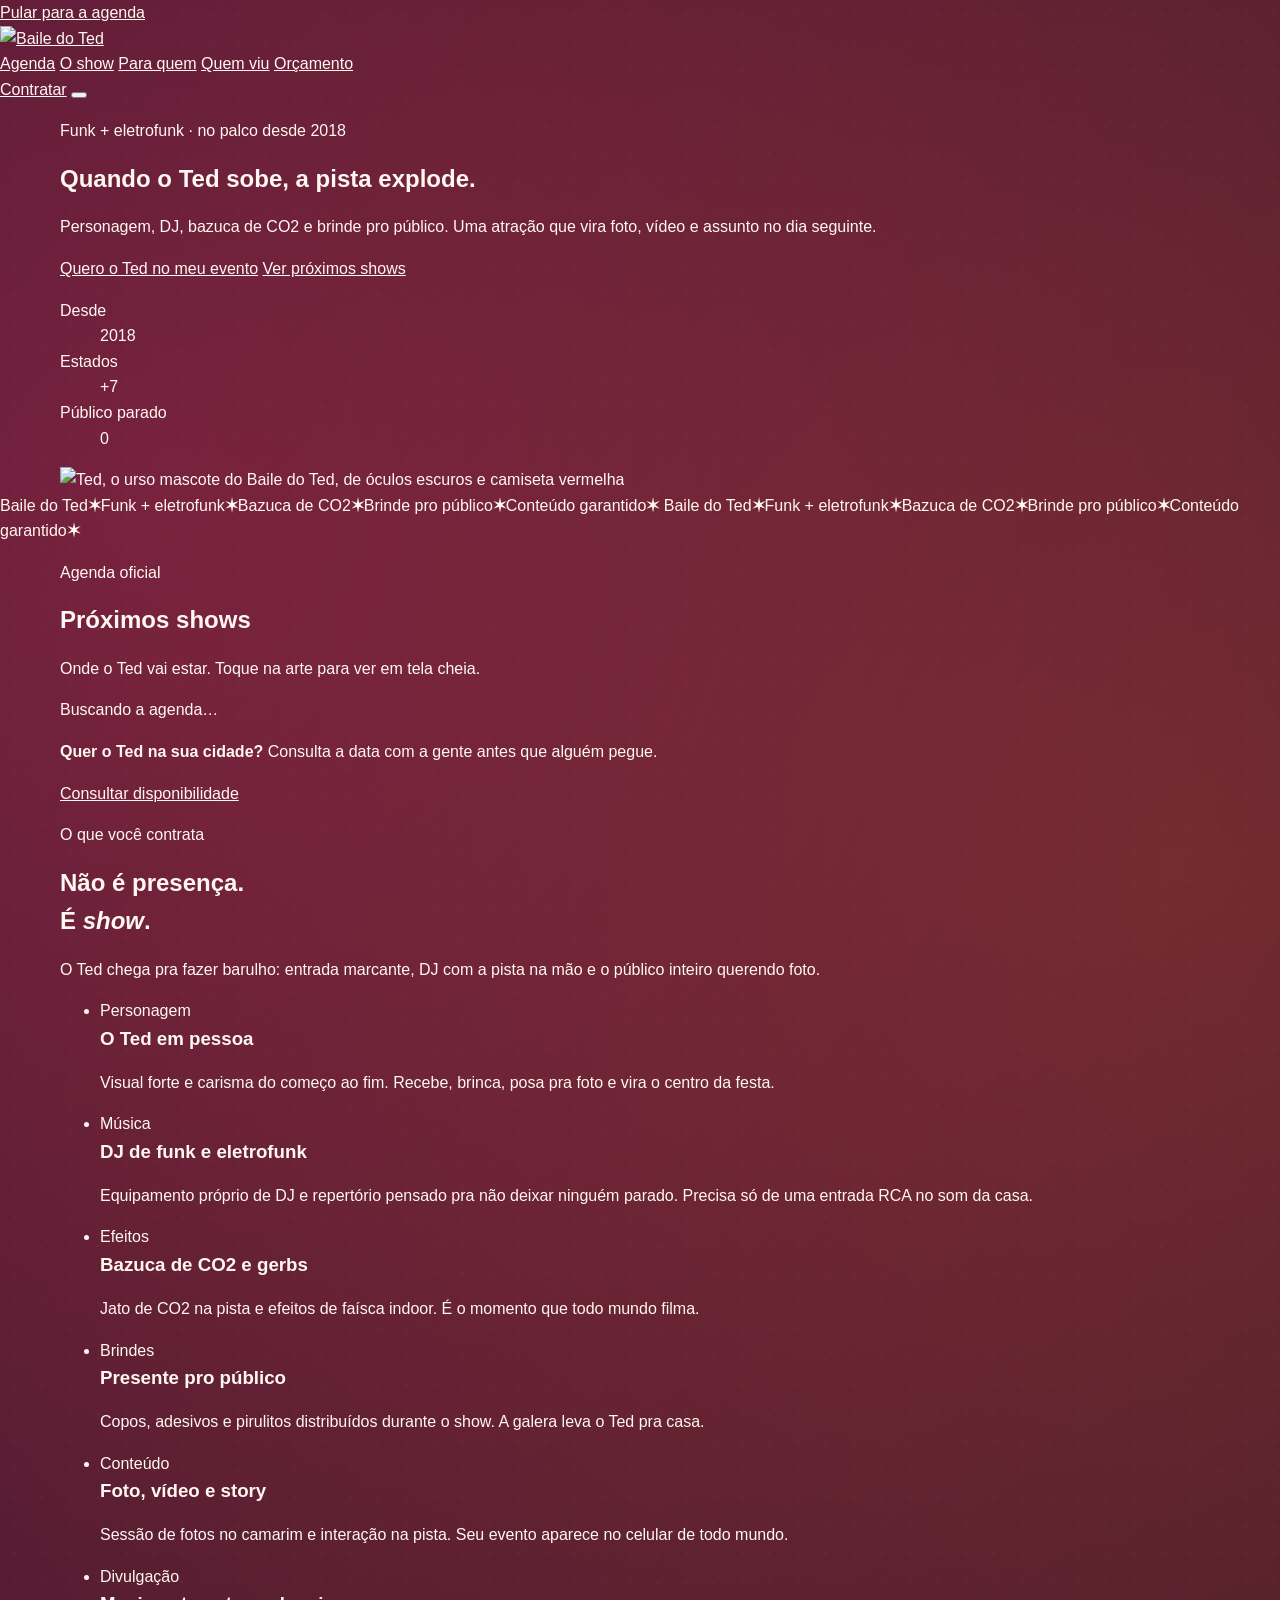
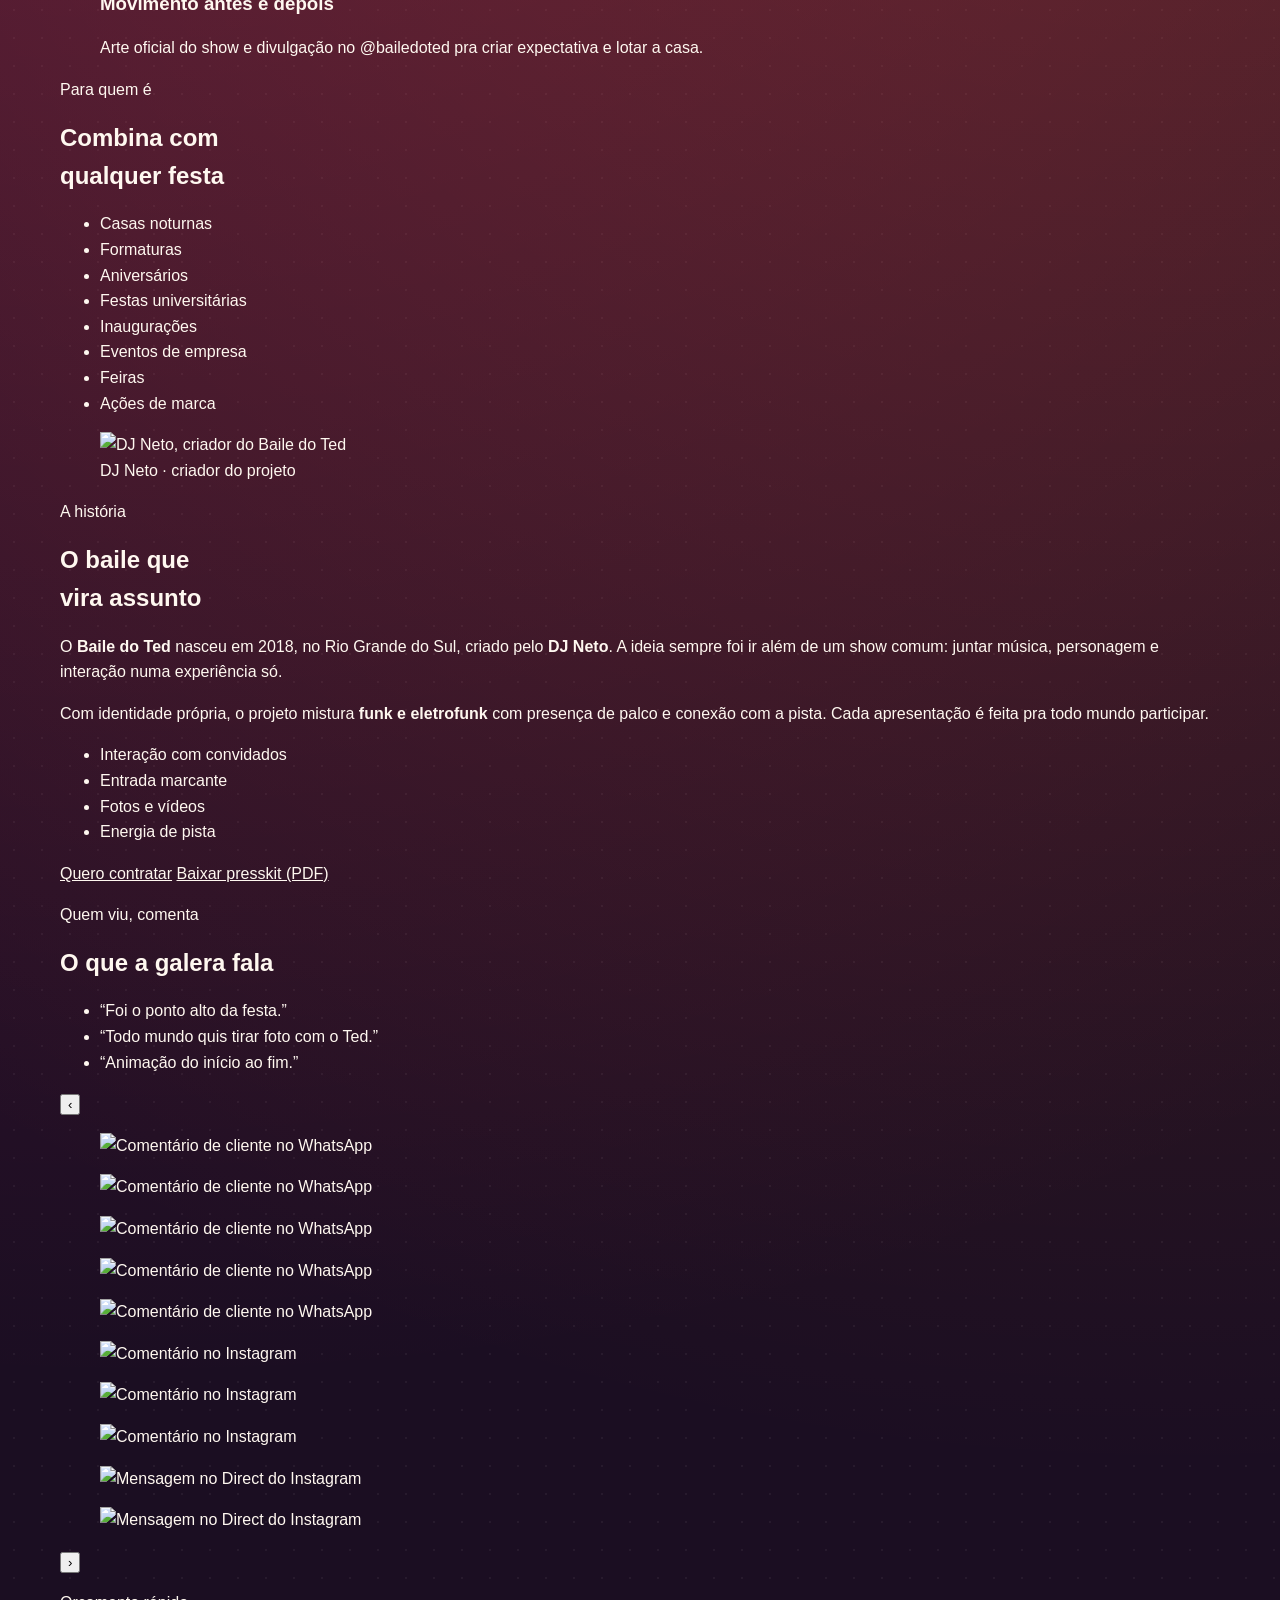
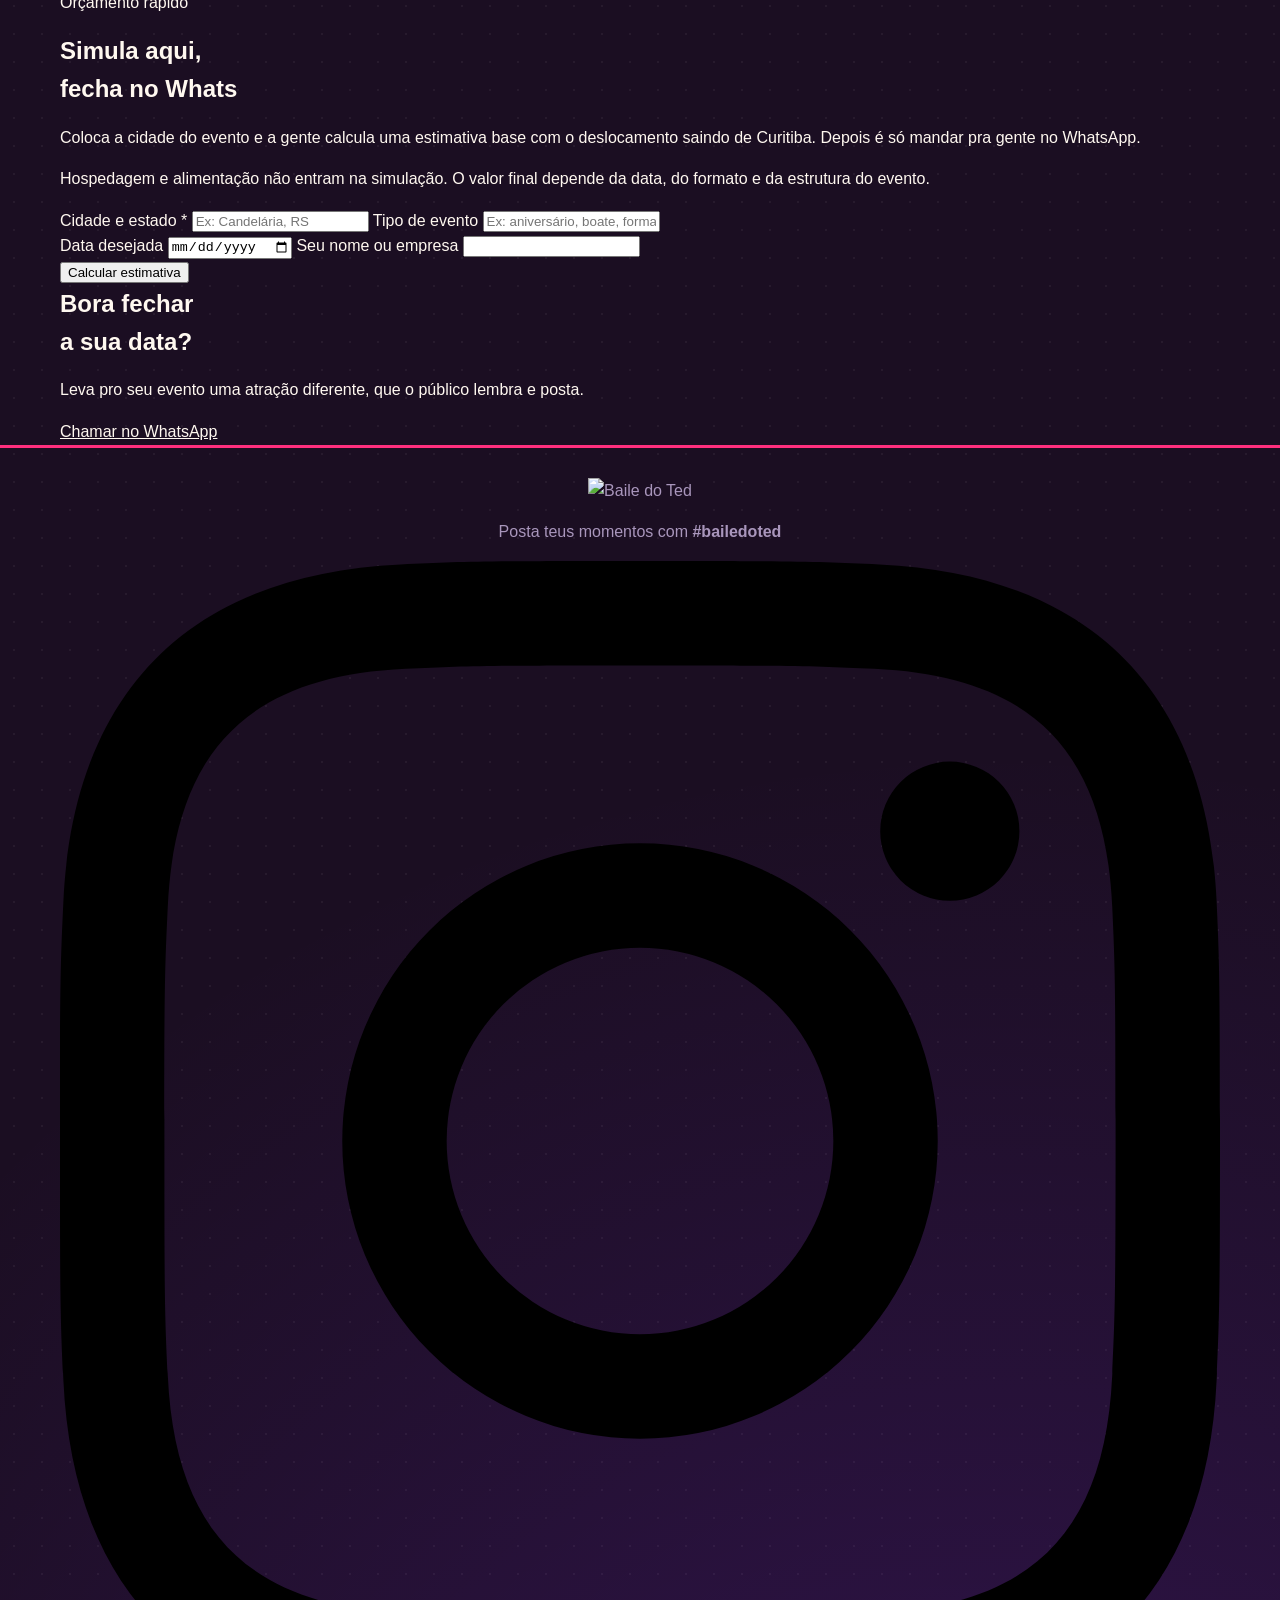
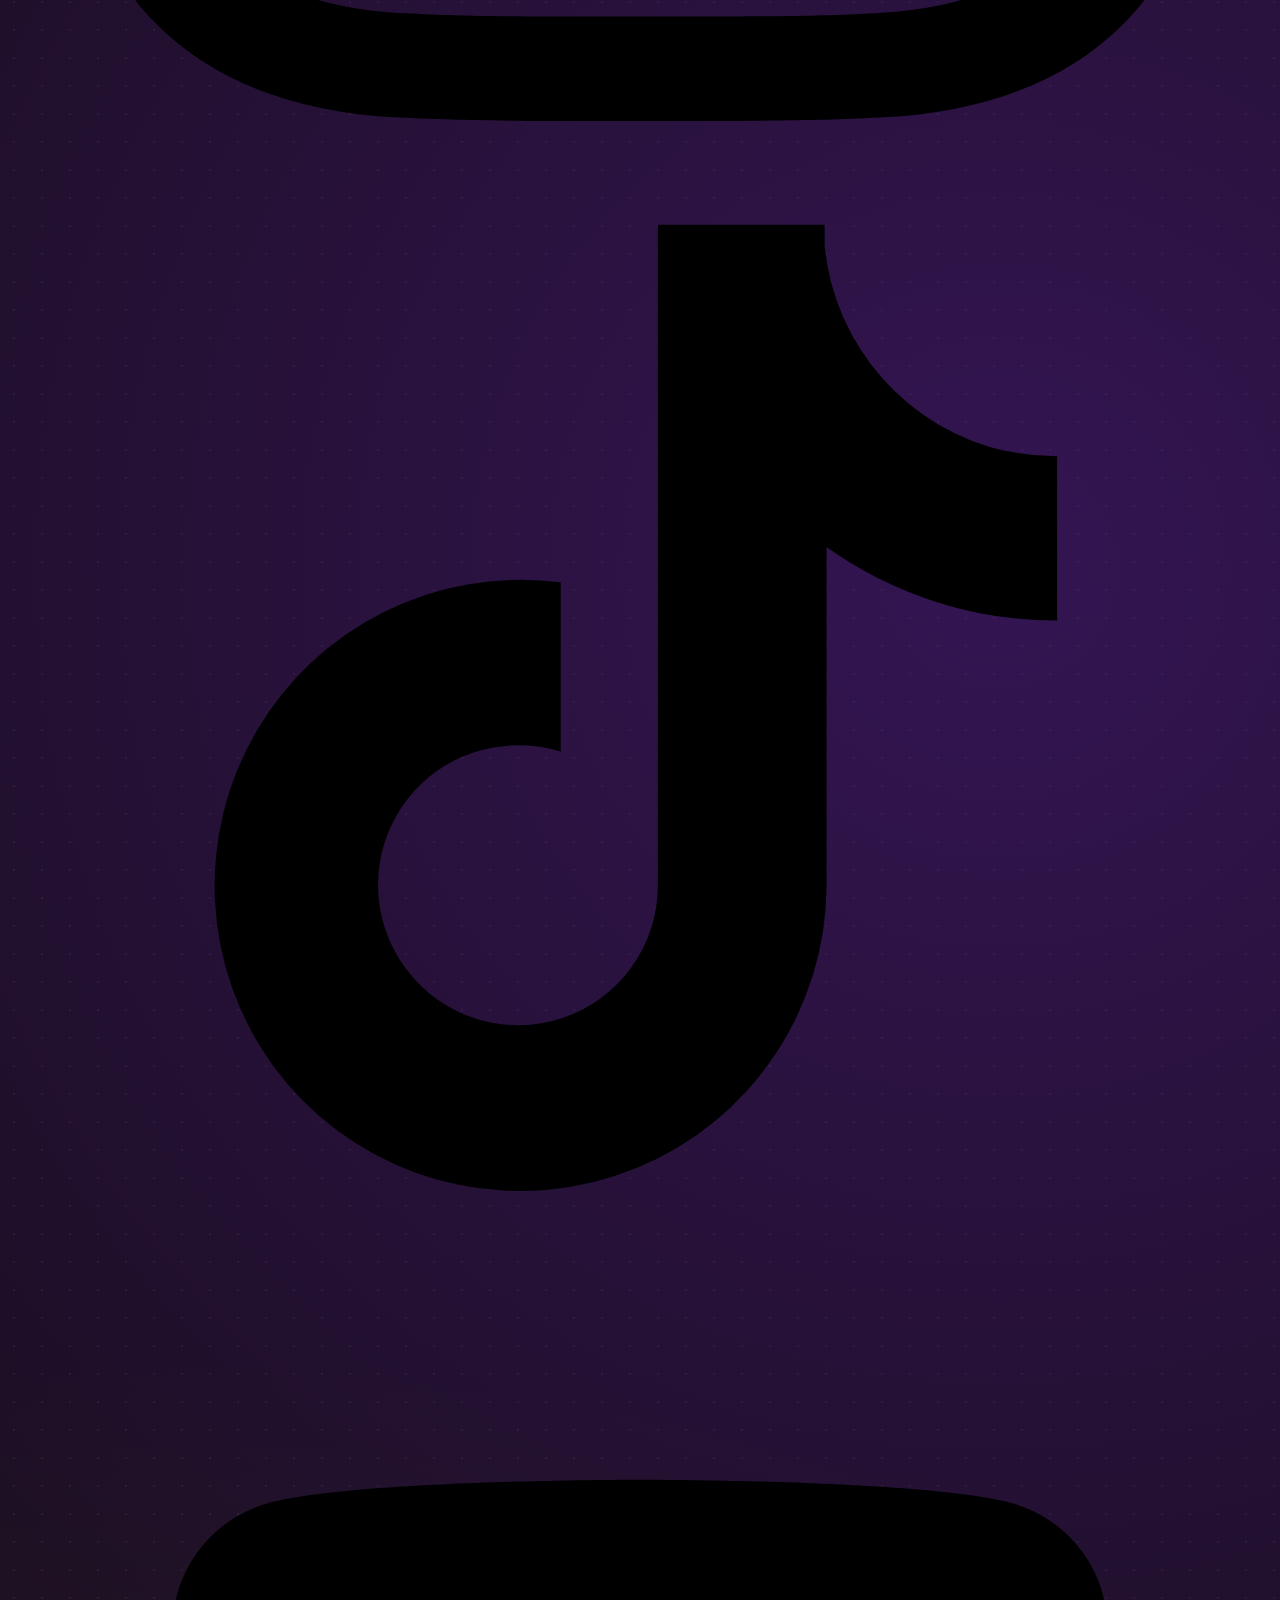
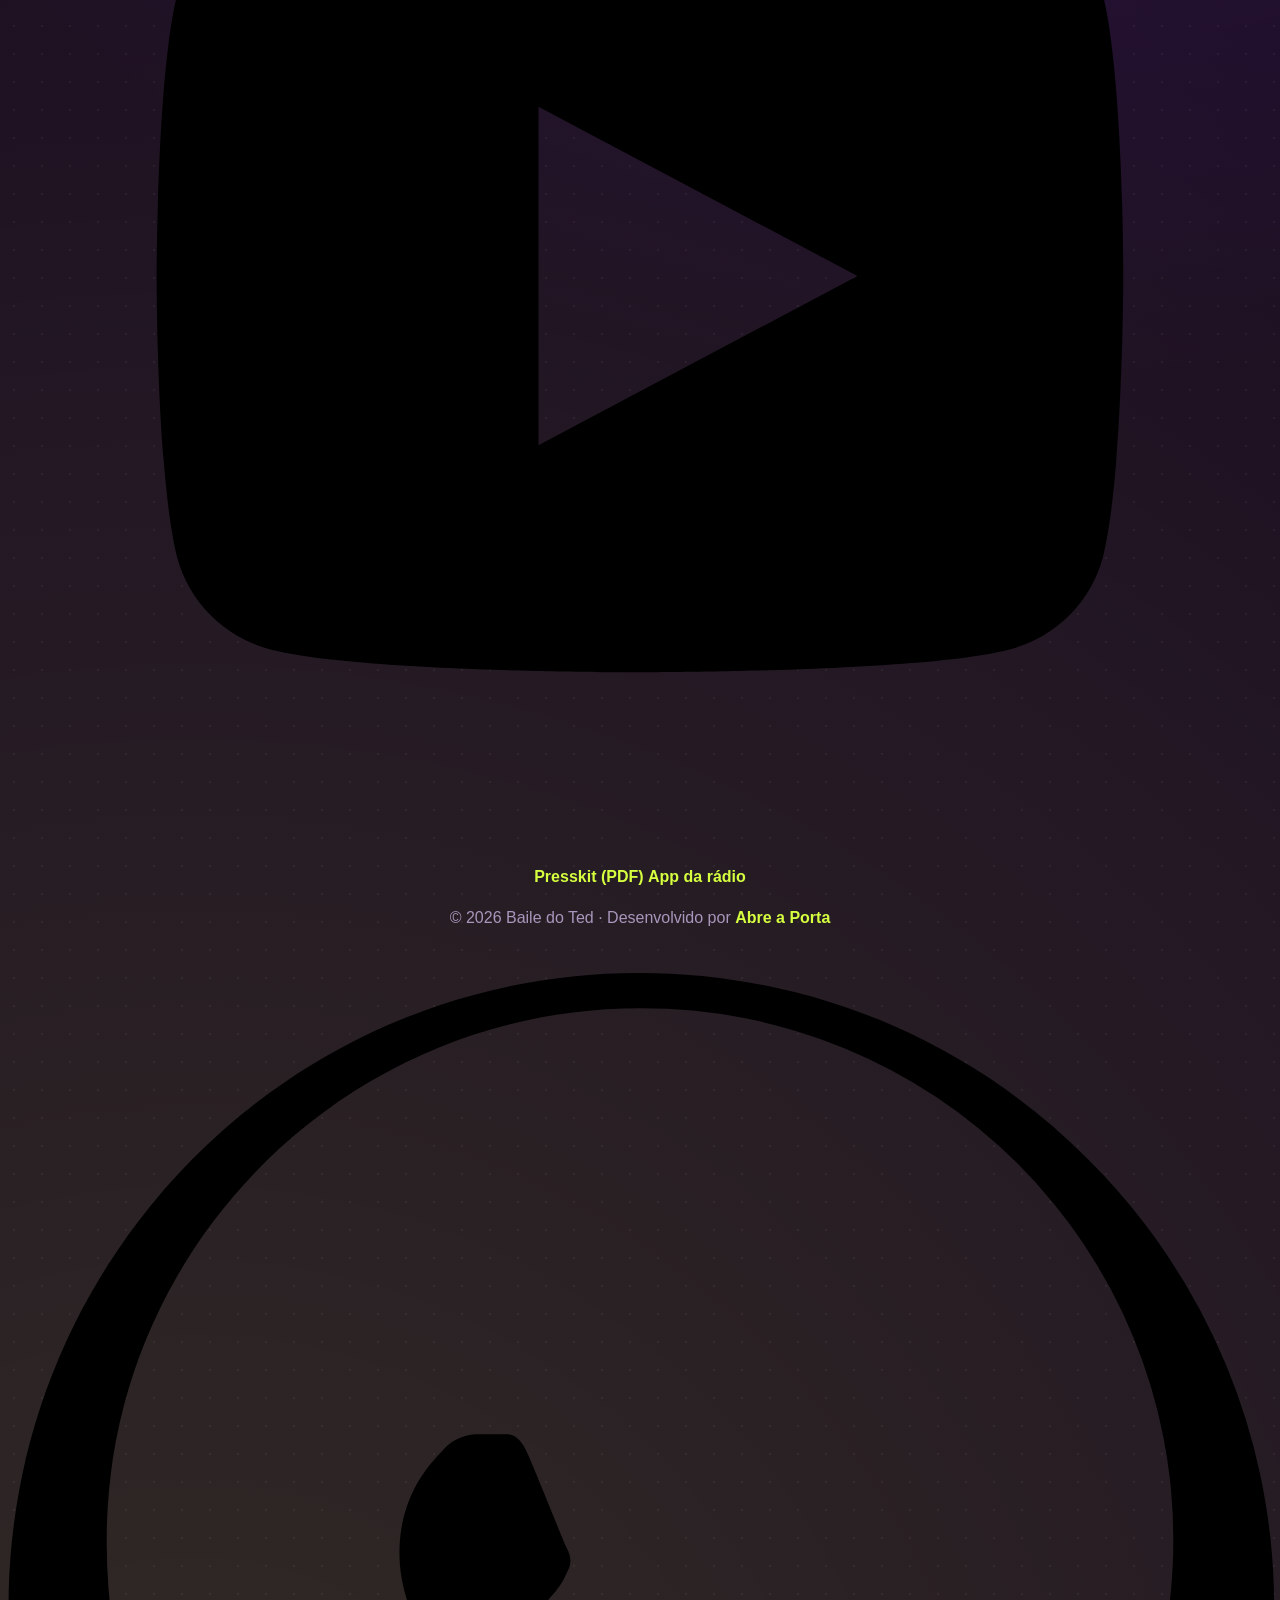
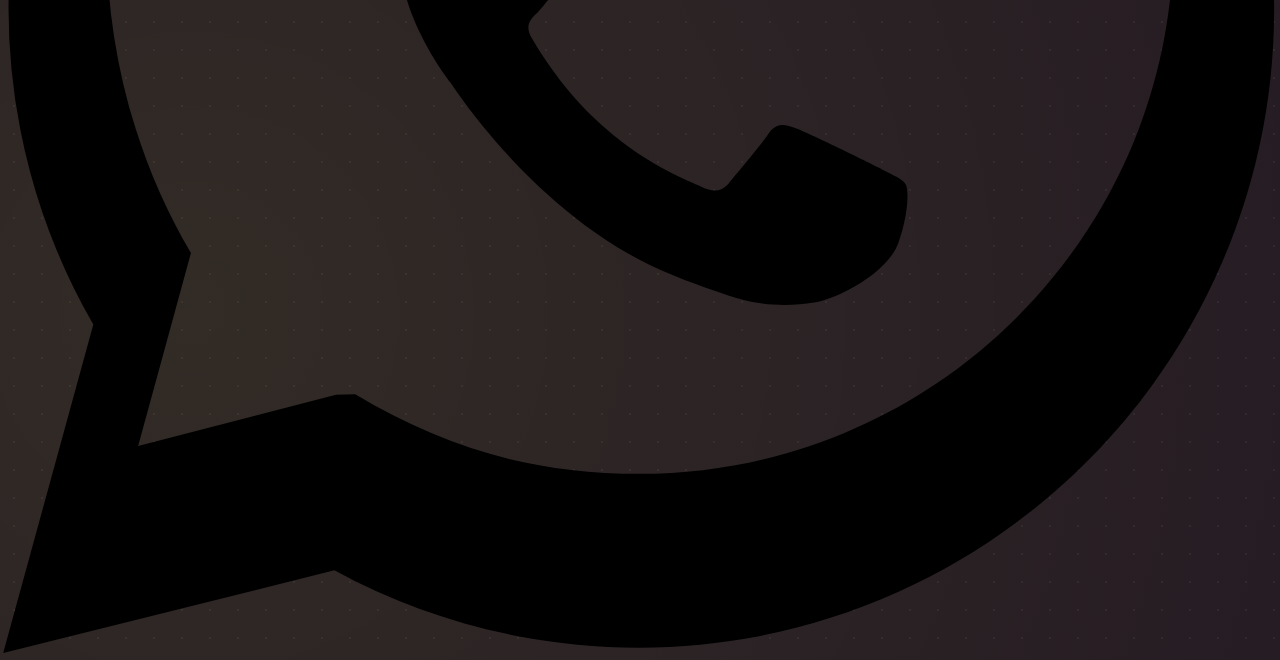
==== commit 77a4fc51: "Add files via upload" ====
--- a/index.html
+++ b/index.html
@@ -1,279 +1,321 @@
 <!DOCTYPE html>
-
 <html lang="pt-BR">
 <head>
-<meta charset="utf-8"/>
-<meta content="width=device-width, initial-scale=1.0" name="viewport"/>
-<title>Baile do Ted | Contrate para Festas, Shows e Eventos</title>
-<meta content="Contrate o Baile do Ted para festas, shows, eventos corporativos, aniversários e ações promocionais. Personagem, música, interação, fotos e muita animação." name="description"/>
-<meta content="#09090f" name="theme-color"/>
-<meta content="Baile do Ted | Contrate para seu evento" property="og:title"/>
-<meta content="Uma atração divertida, marcante e cheia de energia para festas, shows e eventos." property="og:description"/>
-<meta content="https://bailedoted.com.br/img/tedsite.png" property="og:image"/>
-<meta content="https://bailedoted.com.br/" property="og:url"/>
-<meta content="website" property="og:type"/>
-<link href="img/ted.png" rel="icon" type="image/png"/>
-<link href="img/icone.png" rel="apple-touch-icon" sizes="180x180"/>
-<link href="img/icone.png" rel="icon" sizes="192x192" type="image/png"/>
-<link href="img/icone.png" rel="icon" sizes="512x512" type="image/png"/>
-<link href="https://fonts.googleapis.com" rel="preconnect"/>
-<link crossorigin="" href="https://fonts.gstatic.com" rel="preconnect"/>
-<link href="https://fonts.googleapis.com/css2?family=Anton&amp;family=Fredoka:wght@500;600;700&amp;family=Manrope:wght@500;700;800&amp;family=Space+Mono:wght@400;700&amp;display=swap" rel="stylesheet"/>
-<link href="css/style.css" rel="stylesheet"/>
-
-
+<meta charset="utf-8">
+<meta name="viewport" content="width=device-width, initial-scale=1.0, viewport-fit=cover">
+<title>Baile do Ted | Contrate para festas, shows e eventos</title>
+<meta name="description" content="Contrate o Baile do Ted: personagem, DJ de funk e eletrofunk, bazuca de CO2, brindes e muita interação com o público. Atração para casas noturnas, formaturas, aniversários e eventos.">
+<meta name="theme-color" content="#140C0D">
+<meta property="og:title" content="Baile do Ted | Quando o Ted sobe, a pista explode">
+<meta property="og:description" content="Personagem, DJ, CO2 e brinde pro público. Uma atração que vira foto, vídeo e assunto no dia seguinte.">
+<meta property="og:image" content="https://bailedoted.com.br/img/site/palco.jpg">
+<meta property="og:url" content="https://bailedoted.com.br/">
+<meta property="og:type" content="website">
+<link rel="icon" type="image/png" href="img/ted.png">
+<link rel="apple-touch-icon" sizes="180x180" href="img/icone.png">
+<link rel="preconnect" href="https://fonts.googleapis.com">
+<link rel="preconnect" href="https://fonts.gstatic.com" crossorigin>
+<link rel="stylesheet" href="https://fonts.googleapis.com/css2?family=Big+Shoulders+Display:wght@700;800;900&family=Figtree:wght@400;500;700;800&family=Martian+Mono:wght@400;600&display=swap">
+<link rel="preload" as="image" href="img/site/ted-mascote.webp">
+<link rel="stylesheet" href="css/style.css">
 </head>
 <body>
 
-<nav class="topbar">
-<div class="topbar-inner">
-<a aria-label="Baile do Ted" class="brand" href="#topo">
-<span aria-label="Logo oficial Baile do Ted" class="ted-logo-img ted-logo-img--nav" role="img"></span>
-<strong class="brand-text-fallback">Baile do Ted</strong>
+<a class="pular" href="#agenda">Pular para a agenda</a>
+
+<header class="topo" id="topo-barra">
+  <div class="topo__inner">
+    <a class="topo__marca" href="#inicio" aria-label="Baile do Ted — início">
+      <img src="img/site/logo-ted.webp" alt="Baile do Ted" width="52" height="46">
+    </a>
+    <nav class="topo__nav" id="menu" aria-label="Seções do site">
+      <a href="#agenda">Agenda</a>
+      <a href="#show">O show</a>
+      <a href="#para-quem">Para quem</a>
+      <a href="#provas">Quem viu</a>
+      <a href="#orcamento">Orçamento</a>
+    </nav>
+    <a class="botao botao--vermelho botao--pequeno" href="https://wa.me/5541998440412?text=Ol%C3%A1!%20Quero%20contratar%20o%20Baile%20do%20Ted%20para%20meu%20evento." target="_blank" rel="noopener">Contratar</a>
+    <button class="topo__menu" type="button" aria-controls="menu" aria-expanded="false" aria-label="Abrir menu">
+      <span></span><span></span>
+    </button>
+  </div>
+</header>
+
+<main>
+
+  <!-- ============ PALCO (topo) ============ -->
+  <section class="palco" id="inicio" data-midia="topo">
+    <div class="palco__luz" aria-hidden="true"></div>
+    <div class="palco__fumaca" aria-hidden="true"><i></i><i></i><i></i></div>
+    <div class="container palco__grid">
+      <div class="palco__texto">
+        <p class="etiqueta">Funk + eletrofunk · no palco desde 2018</p>
+        <h1 class="palco__titulo">
+          <span>Quando o Ted</span>
+          <span>sobe, a pista</span>
+          <span class="palco__titulo-destaque">explode.</span>
+        </h1>
+        <p class="palco__sub">Personagem, DJ, bazuca de CO2 e brinde pro público. Uma atração que vira foto, vídeo e assunto no dia seguinte.</p>
+        <div class="palco__acoes">
+          <a class="botao botao--vermelho" href="https://wa.me/5541998440412?text=Ol%C3%A1!%20Quero%20solicitar%20um%20or%C3%A7amento%20do%20Baile%20do%20Ted%20para%20meu%20evento." target="_blank" rel="noopener">Quero o Ted no meu evento</a>
+          <a class="botao botao--contorno" href="#agenda">Ver próximos shows</a>
+        </div>
+        <dl class="palco__numeros">
+          <div><dt>Desde</dt><dd>2018</dd></div>
+          <div><dt>Estados</dt><dd>+7</dd></div>
+          <div><dt>Público parado</dt><dd>0</dd></div>
+        </dl>
+      </div>
+      <div class="palco__ted">
+        <img class="palco__mascote" src="img/site/ted-mascote.webp" alt="Ted, o urso mascote do Baile do Ted, de óculos escuros e camiseta vermelha" width="729" height="900" fetchpriority="high">
+      </div>
+    </div>
+  </section>
+
+  <div class="faixa" aria-hidden="true">
+    <div class="faixa__trilho">
+      <span>Baile do Ted</span><b>✶</b><span>Funk + eletrofunk</span><b>✶</b><span>Bazuca de CO2</span><b>✶</b><span>Brinde pro público</span><b>✶</b><span>Conteúdo garantido</span><b>✶</b>
+      <span>Baile do Ted</span><b>✶</b><span>Funk + eletrofunk</span><b>✶</b><span>Bazuca de CO2</span><b>✶</b><span>Brinde pro público</span><b>✶</b><span>Conteúdo garantido</span><b>✶</b>
+    </div>
+  </div>
+
+  <!-- ============ AGENDA ============ -->
+  <section class="secao" id="agenda" aria-labelledby="agenda-titulo">
+    <div class="container">
+      <div class="cabeca">
+        <p class="etiqueta">Agenda oficial</p>
+        <h2 id="agenda-titulo" class="titulo">Próximos shows</h2>
+        <p class="cabeca__texto">Onde o Ted vai estar. Toque na arte para ver em tela cheia.</p>
+      </div>
+
+      <div id="agenda-destaque" class="agenda-destaque" aria-live="polite">
+        <div class="carregando"><span></span>Buscando a agenda…</div>
+      </div>
+      <div id="agenda-lista" class="agenda-lista"></div>
+
+      <div class="chamada-linha">
+        <p><strong>Quer o Ted na sua cidade?</strong> Consulta a data com a gente antes que alguém pegue.</p>
+        <a class="botao botao--creme" href="https://wa.me/5541995906901?text=Ol%C3%A1!%20Quero%20saber%20se%20o%20Baile%20do%20Ted%20tem%20data%20dispon%C3%ADvel%20para%20minha%20cidade." target="_blank" rel="noopener">Consultar disponibilidade</a>
+      </div>
+    </div>
+  </section>
+
+  <!-- ============ O SHOW ============ -->
+  <section class="secao secao--escura" id="show" aria-labelledby="show-titulo">
+    <div class="container">
+      <div class="cabeca">
+        <p class="etiqueta">O que você contrata</p>
+        <h2 id="show-titulo" class="titulo">Não é presença.<br>É <em>show</em>.</h2>
+        <p class="cabeca__texto">O Ted chega pra fazer barulho: entrada marcante, DJ com a pista na mão e o público inteiro querendo foto.</p>
+      </div>
+      <ul class="entregas">
+        <li class="entrega">
+          <span class="entrega__tag">Personagem</span>
+          <h3>O Ted em pessoa</h3>
+          <p>Visual forte e carisma do começo ao fim. Recebe, brinca, posa pra foto e vira o centro da festa.</p>
+        </li>
+        <li class="entrega">
+          <span class="entrega__tag">Música</span>
+          <h3>DJ de funk e eletrofunk</h3>
+          <p>Equipamento próprio de DJ e repertório pensado pra não deixar ninguém parado. Precisa só de uma entrada RCA no som da casa.</p>
+        </li>
+        <li class="entrega entrega--fogo">
+          <span class="entrega__tag">Efeitos</span>
+          <h3>Bazuca de CO2 e gerbs</h3>
+          <p>Jato de CO2 na pista e efeitos de faísca indoor. É o momento que todo mundo filma.</p>
+        </li>
+        <li class="entrega">
+          <span class="entrega__tag">Brindes</span>
+          <h3>Presente pro público</h3>
+          <p>Copos, adesivos e pirulitos distribuídos durante o show. A galera leva o Ted pra casa.</p>
+        </li>
+        <li class="entrega">
+          <span class="entrega__tag">Conteúdo</span>
+          <h3>Foto, vídeo e story</h3>
+          <p>Sessão de fotos no camarim e interação na pista. Seu evento aparece no celular de todo mundo.</p>
+        </li>
+        <li class="entrega">
+          <span class="entrega__tag">Divulgação</span>
+          <h3>Movimento antes e depois</h3>
+          <p>Arte oficial do show e divulgação no @bailedoted pra criar expectativa e lotar a casa.</p>
+        </li>
+      </ul>
+    </div>
+  </section>
+
+  <!-- ============ PARA QUEM ============ -->
+  <section class="secao" id="para-quem" aria-labelledby="para-quem-titulo">
+    <div class="container">
+      <div class="cabeca cabeca--lado">
+        <p class="etiqueta">Para quem é</p>
+        <h2 id="para-quem-titulo" class="titulo">Combina com<br>qualquer festa</h2>
+      </div>
+      <ul class="tipos">
+        <li>Casas noturnas</li>
+        <li>Formaturas</li>
+        <li>Aniversários</li>
+        <li>Festas universitárias</li>
+        <li>Inaugurações</li>
+        <li>Eventos de empresa</li>
+        <li>Feiras</li>
+        <li>Ações de marca</li>
+      </ul>
+    </div>
+  </section>
+
+  <!-- ============ HISTÓRIA ============ -->
+  <section class="secao secao--escura" id="historia" aria-labelledby="historia-titulo">
+    <div class="container historia">
+      <figure class="historia__foto" data-midia="meio">
+        <img id="foto-meio" src="img/site/meio.jpg" alt="DJ Neto, criador do Baile do Ted" width="900" height="1350" loading="lazy">
+        <figcaption>DJ Neto · criador do projeto</figcaption>
+      </figure>
+      <div class="historia__texto">
+        <p class="etiqueta">A história</p>
+        <h2 id="historia-titulo" class="titulo">O baile que<br>vira assunto</h2>
+        <p>O <strong>Baile do Ted</strong> nasceu em 2018, no Rio Grande do Sul, criado pelo <strong>DJ Neto</strong>. A ideia sempre foi ir além de um show comum: juntar música, personagem e interação numa experiência só.</p>
+        <p>Com identidade própria, o projeto mistura <strong>funk e eletrofunk</strong> com presença de palco e conexão com a pista. Cada apresentação é feita pra todo mundo participar.</p>
+        <ul class="checks">
+          <li>Interação com convidados</li>
+          <li>Entrada marcante</li>
+          <li>Fotos e vídeos</li>
+          <li>Energia de pista</li>
+        </ul>
+        <div class="historia__acoes">
+          <a class="botao botao--vermelho" href="https://wa.me/5541998440412?text=Ol%C3%A1!%20Quero%20contratar%20o%20Baile%20do%20Ted." target="_blank" rel="noopener">Quero contratar</a>
+          <a class="botao botao--contorno" href="presskit.pdf" target="_blank" rel="noopener">Baixar presskit (PDF)</a>
+        </div>
+      </div>
+    </div>
+  </section>
+
+  <!-- ============ PROVA SOCIAL ============ -->
+  <section class="secao" id="provas" aria-labelledby="provas-titulo">
+    <div class="container">
+      <div class="cabeca">
+        <p class="etiqueta">Quem viu, comenta</p>
+        <h2 id="provas-titulo" class="titulo">O que a galera fala</h2>
+      </div>
+      <ul class="frases">
+        <li>“Foi o ponto alto da festa.”</li>
+        <li>“Todo mundo quis tirar foto com o Ted.”</li>
+        <li>“Animação do início ao fim.”</li>
+      </ul>
+      <div class="prints">
+        <button class="prints__seta prints__seta--esq" type="button" aria-label="Ver prints anteriores">‹</button>
+        <div class="prints__trilho" id="prints-trilho" tabindex="0" aria-label="Prints de comentários sobre o Baile do Ted">
+          <figure class="print"><img class="js-arte" src="img/site/comentario-01.jpg" alt="Comentário de cliente no WhatsApp" loading="lazy" width="560" height="560"></figure>
+          <figure class="print"><img class="js-arte" src="img/site/comentario-02.jpg" alt="Comentário de cliente no WhatsApp" loading="lazy" width="560" height="560"></figure>
+          <figure class="print"><img class="js-arte" src="img/site/comentario-03.jpg" alt="Comentário de cliente no WhatsApp" loading="lazy" width="560" height="560"></figure>
+          <figure class="print"><img class="js-arte" src="img/site/comentario-04.jpg" alt="Comentário de cliente no WhatsApp" loading="lazy" width="560" height="560"></figure>
+          <figure class="print"><img class="js-arte" src="img/site/comentario-05.jpg" alt="Comentário de cliente no WhatsApp" loading="lazy" width="560" height="560"></figure>
+          <figure class="print"><img class="js-arte" src="img/site/comentario-06.jpg" alt="Comentário no Instagram" loading="lazy" width="560" height="560"></figure>
+          <figure class="print"><img class="js-arte" src="img/site/comentario-07.jpg" alt="Comentário no Instagram" loading="lazy" width="560" height="560"></figure>
+          <figure class="print"><img class="js-arte" src="img/site/comentario-08.jpg" alt="Comentário no Instagram" loading="lazy" width="560" height="560"></figure>
+          <figure class="print"><img class="js-arte" src="img/site/comentario-09.jpg" alt="Mensagem no Direct do Instagram" loading="lazy" width="560" height="560"></figure>
+          <figure class="print"><img class="js-arte" src="img/site/comentario-10.jpg" alt="Mensagem no Direct do Instagram" loading="lazy" width="560" height="560"></figure>
+        </div>
+        <button class="prints__seta prints__seta--dir" type="button" aria-label="Ver próximos prints">›</button>
+      </div>
+    </div>
+  </section>
+
+  <!-- ============ ORÇAMENTO ============ -->
+  <section class="secao secao--escura" id="orcamento" aria-labelledby="orcamento-titulo">
+    <div class="container bilheteria">
+      <div class="bilheteria__texto">
+        <p class="etiqueta">Orçamento rápido</p>
+        <h2 id="orcamento-titulo" class="titulo">Simula aqui,<br>fecha no Whats</h2>
+        <p>Coloca a cidade do evento e a gente calcula uma estimativa base com o deslocamento saindo de Curitiba. Depois é só mandar pra gente no WhatsApp.</p>
+        <p class="nota">Hospedagem e alimentação não entram na simulação. O valor final depende da data, do formato e da estrutura do evento.</p>
+      </div>
+      <form class="bilheteria__form" id="form-orcamento" novalidate>
+        <label class="campo">
+          <span>Cidade e estado *</span>
+          <input id="cidade-destino" type="text" placeholder="Ex: Candelária, RS" autocomplete="address-level2" required>
+        </label>
+        <label class="campo">
+          <span>Tipo de evento</span>
+          <input id="tipo-evento" type="text" placeholder="Ex: aniversário, boate, formatura">
+        </label>
+        <div class="campo-duplo">
+          <label class="campo">
+            <span>Data desejada</span>
+            <input id="data-evento" type="date">
+          </label>
+          <label class="campo">
+            <span>Seu nome ou empresa</span>
+            <input id="nome-cliente" type="text" autocomplete="name">
+          </label>
+        </div>
+        <button class="botao botao--vermelho botao--largo" id="btn-calcular" type="submit">Calcular estimativa</button>
+
+        <div id="loading-box" class="calculando" hidden>
+          <p id="msg-ted"></p>
+          <div class="calculando__barra"><div id="barra-progresso"></div></div>
+        </div>
+
+        <div id="resultado-box" hidden>
+          <p id="msg-erro" class="erro" hidden></p>
+          <div id="dados-orcamento" class="resultado" hidden>
+            <p class="resultado__rotulo">Estimativa base</p>
+            <p class="resultado__valor">R$ <span id="res-total">--</span></p>
+            <a class="botao botao--verde botao--largo" href="#" id="btn-whats-orcamento" target="_blank" rel="noopener">Enviar cotação pelo WhatsApp</a>
+          </div>
+        </div>
+      </form>
+    </div>
+  </section>
+
+  <!-- ============ FECHAMENTO ============ -->
+  <section class="fechamento" aria-labelledby="fechamento-titulo">
+    <div class="container fechamento__inner">
+      <h2 id="fechamento-titulo">Bora fechar<br>a sua data?</h2>
+      <div class="fechamento__lado">
+        <p>Leva pro seu evento uma atração diferente, que o público lembra e posta.</p>
+        <a class="botao botao--creme" href="https://wa.me/5541998440412?text=Ol%C3%A1!%20Quero%20contratar%20o%20Baile%20do%20Ted%20para%20meu%20evento." target="_blank" rel="noopener">Chamar no WhatsApp</a>
+      </div>
+    </div>
+  </section>
+</main>
+
+<footer class="rodape">
+  <div class="container rodape__inner">
+    <img class="rodape__logo" src="img/site/logo-ted.webp" alt="Baile do Ted" width="120" height="106" loading="lazy">
+    <div class="rodape__redes">
+      <p>Posta teus momentos com <strong>#bailedoted</strong></p>
+      <div class="redes">
+        <a class="rede" href="https://www.instagram.com/bailedoted/" target="_blank" rel="noopener" aria-label="Instagram do Baile do Ted"><svg viewBox="0 0 24 24" aria-hidden="true"><path d="M12 2.16c3.2 0 3.58.01 4.85.07 3.25.15 4.77 1.69 4.92 4.92.06 1.27.07 1.65.07 4.85s-.01 3.58-.07 4.85c-.15 3.23-1.66 4.77-4.92 4.92-1.27.06-1.64.07-4.85.07s-3.58-.01-4.85-.07c-3.26-.15-4.77-1.7-4.92-4.92C2.17 15.58 2.16 15.2 2.16 12s.01-3.58.07-4.85C2.38 3.92 3.9 2.38 7.15 2.23 8.42 2.17 8.8 2.16 12 2.16zM12 0C8.74 0 8.33.01 7.05.07 2.7.27.27 2.69.07 7.05.01 8.33 0 8.74 0 12s.01 3.67.07 4.95c.2 4.36 2.62 6.78 6.98 6.98C8.33 23.99 8.74 24 12 24s3.67-.01 4.95-.07c4.35-.2 6.78-2.62 6.98-6.98.06-1.28.07-1.69.07-4.95s-.01-3.67-.07-4.95c-.2-4.35-2.62-6.78-6.98-6.98C15.67.01 15.26 0 12 0zm0 5.84a6.16 6.16 0 1 0 0 12.32 6.16 6.16 0 0 0 0-12.32zM12 16a4 4 0 1 1 0-8 4 4 0 0 1 0 8zm6.41-11.85a1.44 1.44 0 1 0 0 2.88 1.44 1.44 0 0 0 0-2.88z"/></svg></a>
+        <a class="rede" href="https://www.tiktok.com/@bailedoted0" target="_blank" rel="noopener" aria-label="TikTok do Baile do Ted"><svg viewBox="0 0 24 24" aria-hidden="true"><path d="M19.59 6.69a4.83 4.83 0 0 1-3.77-4.25V2h-3.45v13.67a2.89 2.89 0 0 1-5.2 1.74 2.89 2.89 0 0 1 2.31-4.64c.3 0 .6.04.88.13V9.4a6.84 6.84 0 0 0-1-.05A6.33 6.33 0 0 0 5 20.1a6.34 6.34 0 0 0 10.86-4.43v-7a8.16 8.16 0 0 0 4.77 1.52v-3.4a4.85 4.85 0 0 1-1-.1z"/></svg></a>
+        <a class="rede" href="https://www.youtube.com/channel/UCTWVhvbqsDj7csEh-owrOVA" target="_blank" rel="noopener" aria-label="YouTube do Baile do Ted"><svg viewBox="0 0 24 24" aria-hidden="true"><path d="M21.58 6.19a2.68 2.68 0 0 0-1.88-1.9C17.99 3.8 12 3.8 12 3.8s-5.99 0-7.7.49a2.68 2.68 0 0 0-1.88 1.9C2 7.91 2 12 2 12s0 4.09.42 5.81a2.68 2.68 0 0 0 1.88 1.9c1.71.49 7.7.49 7.7.49s5.99 0 7.7-.49a2.68 2.68 0 0 0 1.88-1.9C22 16.09 22 12 22 12s0-4.09-.42-5.81zM9.9 15.5v-7l6.6 3.5-6.6 3.5z"/></svg></a>
+      </div>
+      <div class="rodape__links">
+        <a href="presskit.pdf" target="_blank" rel="noopener">Presskit (PDF)</a>
+        <a href="https://play.google.com/store/apps/details?id=app.radios.com.py.bailedoted" target="_blank" rel="noopener">App da rádio</a>
+      </div>
+    </div>
+    <p class="rodape__copy">© <span id="ano-atual">2026</span> Baile do Ted · Desenvolvido por <a href="https://abreaporta.com.br/" target="_blank" rel="noopener">Abre a Porta</a></p>
+  </div>
+</footer>
+
+<a class="whats-flutuante" href="https://wa.me/5541998440412?text=Ol%C3%A1!%20Quero%20contratar%20o%20Baile%20do%20Ted." target="_blank" rel="noopener" aria-label="Falar com o Baile do Ted no WhatsApp">
+  <svg viewBox="0 0 24 24" aria-hidden="true"><path d="M.06 24l1.69-6.16a11.87 11.87 0 0 1-1.59-5.95C.16 5.35 5.41 0 11.98 0c3.18 0 6.18 1.24 8.43 3.5a11.82 11.82 0 0 1 3.48 8.43c0 6.62-5.35 11.97-11.92 11.97-2 0-3.96-.5-5.7-1.45L.06 24zm6.6-4.85c1.66.99 3.3 1.49 5.33 1.49 5.52 0 10-4.48 10.01-9.99A9.96 9.96 0 0 0 12 .66C6.49.66 2 5.13 2 10.64c0 2.08.55 4.11 1.58 5.86l-.99 3.62 3.71-.96.36-.01zm9.86-4.23c-.23-.12-1.38-.68-1.6-.76-.21-.08-.37-.12-.52.12-.16.23-.61.76-.74.92-.14.15-.28.17-.51.06-.23-.12-.99-.37-1.88-1.17-.7-.62-1.16-1.38-1.3-1.62-.14-.23-.02-.36.1-.47.1-.11.23-.28.35-.41.12-.14.16-.24.23-.39.08-.16.04-.3-.02-.41-.06-.12-.52-1.27-.72-1.74-.19-.46-.38-.4-.53-.4h-.45c-.15 0-.41.06-.62.29-.21.24-.82.8-.82 1.95s.84 2.26.96 2.42c.11.16 1.65 2.52 3.99 3.53.56.24 1 .38 1.35.5.56.17 1.07.15 1.47.09.45-.07 1.38-.56 1.58-1.11.2-.55.2-1.02.14-1.11-.06-.1-.22-.16-.45-.28z"/></svg>
 </a>
-<div class="nav-links">
-<a href="#experiencia">Experiência</a>
-<a href="#eventos">Eventos</a>
-<a href="#agenda">Agenda</a>
-<a href="#comentarios">Prova social</a>
-<a href="#contato">Orçamento</a>
+
+<div class="caixa-radio"></div>
+
+<div class="visor" id="visor" role="dialog" aria-modal="true" aria-label="Arte ampliada" hidden>
+  <button class="visor__fechar" type="button" aria-label="Fechar">×</button>
+  <img class="visor__img" src="" alt="">
 </div>
-<a class="btn-primary" href="https://wa.me/5541998440412?text=Olá! Quero contratar o Baile do Ted para meu evento." target="_blank">Contratar</a>
-</div>
-</nav>
-<header class="hero" id="topo">
-<div class="container hero-grid">
-<div class="hero-content">
-<div class="hero-logo-official hero-logo-official--clean">
-<span aria-label="Logo oficial Baile do Ted" class="ted-logo-img ted-logo-img--hero ted-logo-img--hero-title" role="img"></span>
-</div>
-<h1 class="sr-only">Baile do Ted</h1>
-<p class="tagline">O personagem que transforma qualquer evento em uma experiência inesquecível. <strong>Interação, fotos, música, presença marcante e muita energia</strong> para festas, shows, casas noturnas e ações promocionais.</p>
-<div class="hero-actions">
-<a class="btn-primary" href="https://wa.me/5541998440412?text=Olá! Quero solicitar um orçamento do Baile do Ted para meu evento." target="_blank">Solicitar orçamento</a>
-<a class="btn-secondary" href="#agenda">Ver agenda oficial</a>
-</div>
-<div aria-label="Destaques do Baile do Ted" class="hero-pills">
-<div class="hero-pill">Desde 2018</div>
-<div class="hero-pill">+7 estados</div>
-<div class="hero-pill">Ideal para eventos</div>
-<div class="hero-pill">Simulação online</div>
-</div>
-</div>
-<div class="hero-visual">
-<div class="hero-card">
-<div class="story-frame js-media-slot" data-alt="Arte ou vídeo do topo do Baile do Ted" data-fallback="img/tedsite.png" data-loading="eager" data-media-slot="topo" data-slot-label="Mídia do topo">
-<!-- Troque a mídia do topo subindo um arquivo para a pasta img com o nome topo.jpg, topo.png, topo.webp ou topo.mp4. -->
-</div>
-<div class="floating-badge">
-<strong>Conteúdo garantido</strong>
-<span>O público tira foto, grava vídeo e compartilha.</span>
-</div>
-</div>
-</div>
-</div>
-</header>
-<div aria-hidden="true" class="marquee">
-<div class="marquee__track">
-<span>🐻 BAILE DO TED</span><span>🎶 FUNK + ELETROFUNK</span><span>📸 CONTEÚDO GARANTIDO</span><span>🔥 DESDE 2018</span><span>🐻 BAILE DO TED</span><span>🎶 FUNK + ELETROFUNK</span><span>📸 CONTEÚDO GARANTIDO</span><span>🔥 DESDE 2018</span>
-</div>
-</div>
-<section class="section" id="eventos">
-<div class="container">
-<div class="section-title">
-<span class="eyebrow">🎉 Para quem é</span>
-<h2>Uma atração para <span class="gradient-text">fazer o público lembrar</span></h2>
-<p>O Baile do Ted funciona como atração principal, presença especial, ação de marketing ou reforço de animação para vários tipos de evento.</p>
-</div>
-<div class="event-types">
-<div class="event-type">Casas noturnas</div>
-<div class="event-type">Aniversários</div>
-<div class="event-type">Formaturas</div>
-<div class="event-type">Eventos corporativos</div>
-<div class="event-type">Feiras</div>
-<div class="event-type">Inaugurações</div>
-<div class="event-type">Ações promocionais</div>
-<div class="event-type">Festas universitárias</div>
-</div>
-</div>
-</section>
-<section class="section dark-bg" id="experiencia">
-<div class="container">
-<div class="section-title">
-<span class="eyebrow">⚡ O que você contrata</span>
-<h2>Mais que presença: <span class="gradient-text">uma experiência</span></h2>
-<p>O Ted entra para gerar impacto, aproximar o público e transformar a festa em fotos, vídeos e momentos compartilháveis.</p>
-</div>
-<div class="cards-grid">
-<article class="info-card"><div class="icon">🐻</div><h3>Personagem marcante</h3><p>Visual forte, carisma e presença para destacar seu evento desde a chegada.</p></article>
-<article class="info-card"><div class="icon">📸</div><h3>Fotos e vídeos</h3><p>O público interage, registra e compartilha, aumentando a lembrança da festa.</p></article>
-<article class="info-card"><div class="icon">🎶</div><h3>Música e animação</h3><p>Energia de pista, entrada impactante e conexão com a galera durante o evento.</p></article>
-<article class="info-card"><div class="icon">🚀</div><h3>Divulgação forte</h3><p>Ajuda a criar expectativa antes do evento e movimento durante a noite.</p></article>
-<article class="info-card"><div class="icon">🤝</div><h3>Interação com público</h3><p>Recepção, fotos, brincadeiras e presença especial para encantar convidados.</p></article>
-<article class="info-card"><div class="icon">💼</div><h3>Eventos e marcas</h3><p>Ótimo para ativações, inaugurações, promoções e ações corporativas.</p></article>
-</div>
-</div>
-</section>
-<section class="section" id="release">
-<div class="container">
-<div class="release-box">
-<div class="release-media">
-<div class="story-frame js-media-slot" data-alt="Arte ou vídeo da seção de experiência do Baile do Ted" data-fallback="img/tedsite.png" data-loading="lazy" data-media-slot="meio" data-slot-label="Mídia do meio">
-<!-- Troque a mídia do meio subindo um arquivo para a pasta img com o nome meio.jpg, meio.png, meio.webp ou meio.mp4. -->
-</div>
-</div>
-<div class="release-text">
-<span class="eyebrow">🔥 O projeto</span>
-<h2 style="text-align:left; margin-bottom:18px;">O Baile que vira assunto</h2>
-<p>O <strong>Baile do Ted</strong> nasceu em 2018, no Rio Grande do Sul, idealizado pelo <strong>DJ Neto</strong>. Desde o início, a proposta foi ir além de um simples show: criar uma experiência envolvente, onde música, personagem e interação caminham juntos.</p>
-<p>Com uma identidade marcante, o projeto mistura <strong>funk e eletrofunk</strong>, presença visual e conexão com a pista. Cada apresentação carrega animação, proximidade com o público e entrega musical para não deixar ninguém parado.</p>
-<div class="check-list">
-<div class="check-item"><span>✓</span> Interação com convidados</div>
-<div class="check-item"><span>✓</span> Fotos e vídeos</div>
-<div class="check-item"><span>✓</span> Entrada marcante</div>
-<div class="check-item"><span>✓</span> Energia de pista</div>
-</div>
-<div style="margin-top:24px; display:flex; gap:12px; flex-wrap:wrap;">
-<a class="btn-primary" href="https://wa.me/5541998440412?text=Olá! Quero contratar o Baile do Ted." target="_blank">Quero contratar</a>
-<a class="btn-secondary" href="presskit.pdf" target="_blank">Baixar presskit</a>
-</div>
-</div>
-</div>
-</div>
-</section>
-<section class="section dark-bg" id="agenda">
-<div class="container">
-<div class="section-title">
-<span class="eyebrow">📅 Agenda oficial</span>
-<h2>Próximos shows <span class="gradient-text">do Ted</span></h2>
-<p>Veja onde o Baile do Ted estará e clique nas artes para ampliar.</p>
-</div>
-<div id="container-destaque"></div>
-<div class="grid-calendario" id="grid-calendario"></div>
-<div class="event-cta-after">
-<div>
-<h3>Quer ver o Ted na sua cidade?</h3>
-<p>Consulte disponibilidade de data e leve essa atração para o seu evento.</p>
-</div>
-<a class="btn-primary" href="https://wa.me/5541998440412?text=Olá! Quero saber se o Baile do Ted tem data disponível para minha cidade." target="_blank">Consultar disponibilidade</a>
-</div>
-</div>
-</section>
-<section class="section comentarios-carousel-section" id="comentarios">
-<div class="container">
-<div class="section-title">
-<span class="eyebrow">💬 Prova social</span>
-<h2>Quem já viu, <span class="gradient-text">comenta</span></h2>
-<p>Prints e comentários reais ajudam quem ainda não conhece a sentir a energia do projeto.</p>
-</div>
-<div class="proof-quotes">
-<div class="proof-quote">“Foi o ponto alto da festa.”</div>
-<div class="proof-quote">“Todo mundo quis tirar foto com o Ted.”</div>
-<div class="proof-quote">“Animação do início ao fim.”</div>
-</div>
-<div aria-label="Carrossel de comentários do Baile do Ted" class="comentarios-carousel-wrap">
-<button aria-label="Comentário anterior" class="comentarios-nav prev" data-comentarios-prev="" type="button">‹</button>
-<div class="comentarios-carousel-viewport">
-<div class="comentarios-carousel-track" data-comentarios-track="">
-<div class="comentario-slide"><div class="comentario-card"><img alt="Comentário sobre o Baile do Ted no WhatsApp" decoding="async" loading="lazy" src="img/comentarios/01.png"/></div></div>
-<div class="comentario-slide"><div class="comentario-card"><img alt="Comentário sobre o Baile do Ted no WhatsApp" decoding="async" loading="lazy" src="img/comentarios/02.png"/></div></div>
-<div class="comentario-slide"><div class="comentario-card"><img alt="Comentário sobre o Baile do Ted no WhatsApp" decoding="async" loading="lazy" src="img/comentarios/03.png"/></div></div>
-<div class="comentario-slide"><div class="comentario-card"><img alt="Comentário sobre o Baile do Ted no WhatsApp" decoding="async" loading="lazy" src="img/comentarios/04.png"/></div></div>
-<div class="comentario-slide"><div class="comentario-card"><img alt="Comentário sobre o Baile do Ted no WhatsApp" decoding="async" loading="lazy" src="img/comentarios/05.png"/></div></div>
-<div class="comentario-slide"><div class="comentario-card"><img alt="Comentário sobre o Baile do Ted no Instagram" decoding="async" loading="lazy" src="img/comentarios/06.png"/></div></div>
-<div class="comentario-slide"><div class="comentario-card"><img alt="Comentário sobre o Baile do Ted no Instagram" decoding="async" loading="lazy" src="img/comentarios/07.png"/></div></div>
-<div class="comentario-slide"><div class="comentario-card"><img alt="Comentário sobre o Baile do Ted no Instagram" decoding="async" loading="lazy" src="img/comentarios/08.png"/></div></div>
-<div class="comentario-slide"><div class="comentario-card"><img alt="Comentário sobre o Baile do Ted no Direct do Instagram" decoding="async" loading="lazy" src="img/comentarios/09.png"/></div></div>
-<div class="comentario-slide"><div class="comentario-card"><img alt="Comentário sobre o Baile do Ted no Direct do Instagram" decoding="async" loading="lazy" src="img/comentarios/10.png"/></div></div>
-</div>
-</div>
-<button aria-label="Próximos comentários" class="comentarios-nav next" data-comentarios-next="" type="button">›</button>
-</div>
-<div class="comentarios-dots" data-comentarios-dots=""></div>
-</div>
-</section>
-<section class="section" id="contato">
-<div class="container">
-<div class="section-title">
-<span class="eyebrow">💰 orçamento rápido</span>
-<h2>Simule e chame <span class="gradient-text">no WhatsApp</span></h2>
-<p>Informe sua cidade e receba uma estimativa base de deslocamento para conversar sobre a contratação.</p>
-</div>
-<div class="orcamento-card">
-<div class="input-orcamento-group">
-<input id="cidade-destino" placeholder="Cidade e Estado. Ex: Candelária, RS" type="text"/>
-<input id="tipo-evento" placeholder="Tipo de evento. Ex: Aniversário, boate, formatura" type="text"/>
-</div>
-<div class="input-orcamento-group">
-<input aria-label="Data desejada" id="data-evento" type="date"/>
-<input id="nome-cliente" placeholder="Seu nome ou nome da empresa" type="text"/>
-</div>
-<button class="btn-primary" id="btn-calcular" onclick="calcularOrcamento()">Calcular estimativa</button>
-<div id="loading-box" style="display:none; text-align:center;">
-<p id="msg-ted" style="color:#ff007f; font-weight:900; font-size:1.05rem; margin:0 0 15px;"></p>
-<div style="width:100%; height:12px; background:#17171d; border-radius:999px; overflow:hidden; border:1px solid rgba(255,255,255,.14);">
-<div id="barra-progresso" style="height:100%; width:0%; background:linear-gradient(90deg,#ff007f,#b300ff,#00c853,#ff007f); background-size:300% 100%;"></div>
-</div>
-</div>
-<div id="resultado-box" style="display:none;">
-<p id="msg-erro" style="color:#ff4fa7; font-weight:900; margin:0 0 15px; display:none;"></p>
-<div id="dados-orcamento" style="display:none;">
-<h3 style="color:#fff; margin:0 0 8px; font-size:1.65rem;">Estimativa base: <span style="color:#ffd400;">R$ <span id="res-total">--</span></span></h3>
-<p style="color:#aaa; font-size:.92rem; margin:0 0 18px; line-height:1.55;">* Despesas com hospedagem e alimentação na cidade não inclusas nesta simulação rápida. O valor final pode variar conforme data, formato e estrutura do evento.</p>
-<a class="btn-primary" href="#" id="btn-whats-orcamento" target="_blank">Enviar cotação pelo WhatsApp</a>
-</div>
-</div>
-</div>
-<div style="text-align:center; margin-top:48px; padding-top:38px; border-top:1px solid rgba(255,255,255,.10);">
-<h3 style="font-size:1.55rem; margin:0 0 10px;">Conecte-se com o Baile</h3>
-<p style="color:#aaa; margin:0 0 25px;">Poste seus melhores momentos com a tag #bailedoted</p>
-<div style="display:flex; justify-content:center; gap:16px; margin-bottom:28px;">
-<a class="social-circle-btn insta" href="https://www.instagram.com/bailedoted/" target="_blank" title="Instagram"><svg viewbox="0 0 24 24" xmlns="http://www.w3.org/2000/svg"><path d="M12 2.163c3.204 0 3.584.012 4.85.07 3.252.148 4.771 1.691 4.919 4.919.058 1.265.069 1.645.069 4.849 0 3.205-.012 3.584-.069 4.849-.149 3.225-1.664 4.771-4.919 4.919-1.266.058-1.644.07-4.85.07-3.204 0-3.584-.012-4.849-.07-3.26-.149-4.771-1.699-4.919-4.92-.058-1.265-.07-1.644-.07-4.849 0-3.204.013-3.583.07-4.849.149-3.227 1.664-4.771 4.919-4.919 1.266-.057 1.645-.069 4.849-.069zM12 0C8.741 0 8.333.014 7.053.072 2.695.272.273 2.69.073 7.051.014 8.333 0 8.741 0 12c0 3.259.014 3.668.072 4.948.2 4.358 2.618 6.78 6.98 6.98 1.281.058 1.689.072 4.948.072 3.259 0 3.668-.014 4.948-.072 4.354-.2 6.782-2.618 6.979-6.98.059-1.28.073-1.689.073-4.948 0-3.259-.014-3.667-.072-4.947-.196-4.354-2.617-6.78-6.979-6.98C15.668.014 15.259 0 12 0zm0 5.838a6.162 6.162 0 1 0 0 12.324 6.162 6.162 0 0 0 0-12.324zM12 16a4 4 0 1 1 0-8 4 4 0 0 1 0 8zm6.406-11.845a1.44 1.44 0 1 0 0 2.881 1.44 1.44 0 0 0 0-2.881z"></path></svg></a>
-<a class="social-circle-btn tiktok" href="https://www.tiktok.com/@bailedoted0?_r=1&amp;_t=ZS-96j8t03LKxo" target="_blank" title="TikTok"><svg viewbox="0 0 24 24" xmlns="http://www.w3.org/2000/svg"><path d="M19.59 6.69a4.83 4.83 0 0 1-3.77-4.25V2h-3.45v13.67a2.89 2.89 0 0 1-5.2 1.74 2.89 2.89 0 0 1 2.31-4.64 2.93 2.93 0 0 1 .88.13V9.4a6.84 6.84 0 0 0-1-.05A6.33 6.33 0 0 0 5 20.1a6.34 6.34 0 0 0 10.86-4.43v-7a8.16 8.16 0 0 0 4.77 1.52v-3.4a4.85 4.85 0 0 1-1-.1z"></path></svg></a>
-<a class="social-circle-btn yt" href="https://www.youtube.com/channel/UCTWVhvbqsDj7csEh-owrOVA" target="_blank" title="YouTube"><svg viewbox="0 0 24 24" xmlns="http://www.w3.org/2000/svg"><path d="M21.582 6.186a2.684 2.684 0 0 0-1.884-1.898C17.986 3.8 12 3.8 12 3.8s-5.986 0-7.698.488a2.684 2.684 0 0 0-1.884 1.898C2 7.914 2 12 2 12s0 4.086.418 5.814a2.684 2.684 0 0 0 1.884 1.898C5.986 20.2 12 20.2 12 20.2s5.986 0 7.698-.488a2.684 2.684 0 0 0 1.884-1.898C22 16.086 22 12 22 12s0-4.086-.418-5.814zM9.9 15.5v-7l6.6 3.5-6.6 3.5z"></path></svg></a>
-</div>
-<div style="display:flex; justify-content:center; gap:12px; flex-wrap:wrap;">
-<a class="btn-secondary" href="presskit.pdf" target="_blank">Baixar presskit PDF</a>
-<a class="btn-secondary" href="https://play.google.com/store/apps/details?id=app.radios.com.py.bailedoted&amp;pcampaignid=web_share" target="_blank">📻 App da rádio</a>
-</div>
-</div>
-</div>
-</section>
-<section class="final-cta">
-<div class="container">
-<h2>Quer o Baile do Ted no seu evento?</h2>
-<p>Leve uma atração diferente, divertida e memorável para surpreender o público, gerar fotos, vídeos e deixar sua festa marcada na memória.</p>
-<a class="btn-secondary" href="https://wa.me/5541998440412?text=Olá! Quero contratar o Baile do Ted para meu evento." style="background:#fff; color:#111; border-color:#fff;" target="_blank">Chamar agora no WhatsApp</a>
-</div>
-</section>
-<footer>
-<div class="footer-logo-oficial">
-<span aria-label="Logo oficial Baile do Ted" class="ted-logo-img ted-logo-img--footer" role="img"></span>
-</div>
-<p style="margin:0;">© 2026 Baile do Ted. Todos os direitos reservados.</p>
-<p style="font-size:.82rem; opacity:.72; margin:6px 0 0;">Desenvolvido por <a href="https://abreaporta.com.br/" target="_blank">Abre a Porta</a></p>
-</footer>
-<a aria-label="Falar com atendimento no WhatsApp" class="quick-whatsapp" href="https://wa.me/5541998440412?text=Olá! Quero contratar o Baile do Ted." target="_blank" title="Falar com atendimento">
-<svg viewbox="0 0 24 24" xmlns="http://www.w3.org/2000/svg"><path d="M.057 24l1.687-6.163c-1.041-1.804-1.588-3.849-1.587-5.946C.06 5.348 5.411 0 11.981 0c3.184.001 6.177 1.242 8.426 3.496 2.249 2.254 3.487 5.244 3.486 8.428-.003 6.623-5.354 11.972-11.924 11.972-1.996-.001-3.956-.501-5.699-1.45L0 24zm6.59-4.846c1.666.988 3.311 1.485 5.333 1.486 5.517 0 10.005-4.477 10.008-9.986.002-2.669-1.036-5.178-2.925-7.069C17.175 1.693 14.673.655 12.002.655 6.485.655 1.997 5.132 1.994 10.64c0 2.083.547 4.11 1.585 5.86l-.99 3.616 3.704-.962h.354zM16.52 14.92c-.233-.117-1.384-.683-1.597-.762-.214-.078-.37-.117-.526.117-.156.234-.604.762-.741.918-.137.156-.273.175-.506.058-.233-.117-.988-.363-1.88-1.161-.694-.618-1.163-1.382-1.3-1.616-.137-.234-.015-.361.102-.477.106-.105.234-.273.349-.41.117-.136.156-.233.234-.39.078-.155.038-.292-.019-.41-.059-.117-.526-1.267-.721-1.735-.19-.459-.383-.396-.526-.404-.136-.007-.293-.008-.449-.008-.156 0-.41.059-.624.292-.214.234-.818.8-.818 1.95 0 1.15.838 2.261.955 2.417.117.156 1.648 2.516 3.993 3.527.558.241 1.002.385 1.345.495.561.178 1.07.153 1.472.093.448-.067 1.384-.565 1.579-1.111.195-.547.195-1.015.137-1.111-.059-.098-.215-.156-.449-.274z"></path></svg>
-</a>
-<div class="caixa-radio">
-
-
-</div>
-<div aria-hidden="true" class="art-lightbox" id="art-lightbox">
-<div class="art-lightbox-inner">
-<button class="art-lightbox-back" data-lightbox-back="" type="button">← Voltar</button>
-<button aria-label="Fechar imagem" class="art-lightbox-close" data-lightbox-close="" type="button">×</button>
-<img alt="Arte ampliada do Baile do Ted" class="art-lightbox-img" decoding="async" loading="lazy" src=""/>
-</div>
-</div>
-
-
-
-    <script src="js/firebase-eventos.js" type="module"></script>
-    <script defer="" src="js/scroll-fix.js"></script>
-    <script defer="" src="https://hosted.muses.org/mrp.js"></script>
-    <script defer="" src="js/radio-player.js"></script>
-    <script defer="" src="js/orcamento.js"></script>
+
+<script src="js/supabase-config.js"></script>
+<script src="js/supabase-client.js"></script>
+<script src="js/site.js"></script>
+<script src="js/orcamento.js"></script>
+<script src="js/scroll-fix.js" defer></script>
+<script src="https://hosted.muses.org/mrp.js" defer></script>
+<script src="js/radio-player.js" defer></script>
 </body>
 </html>
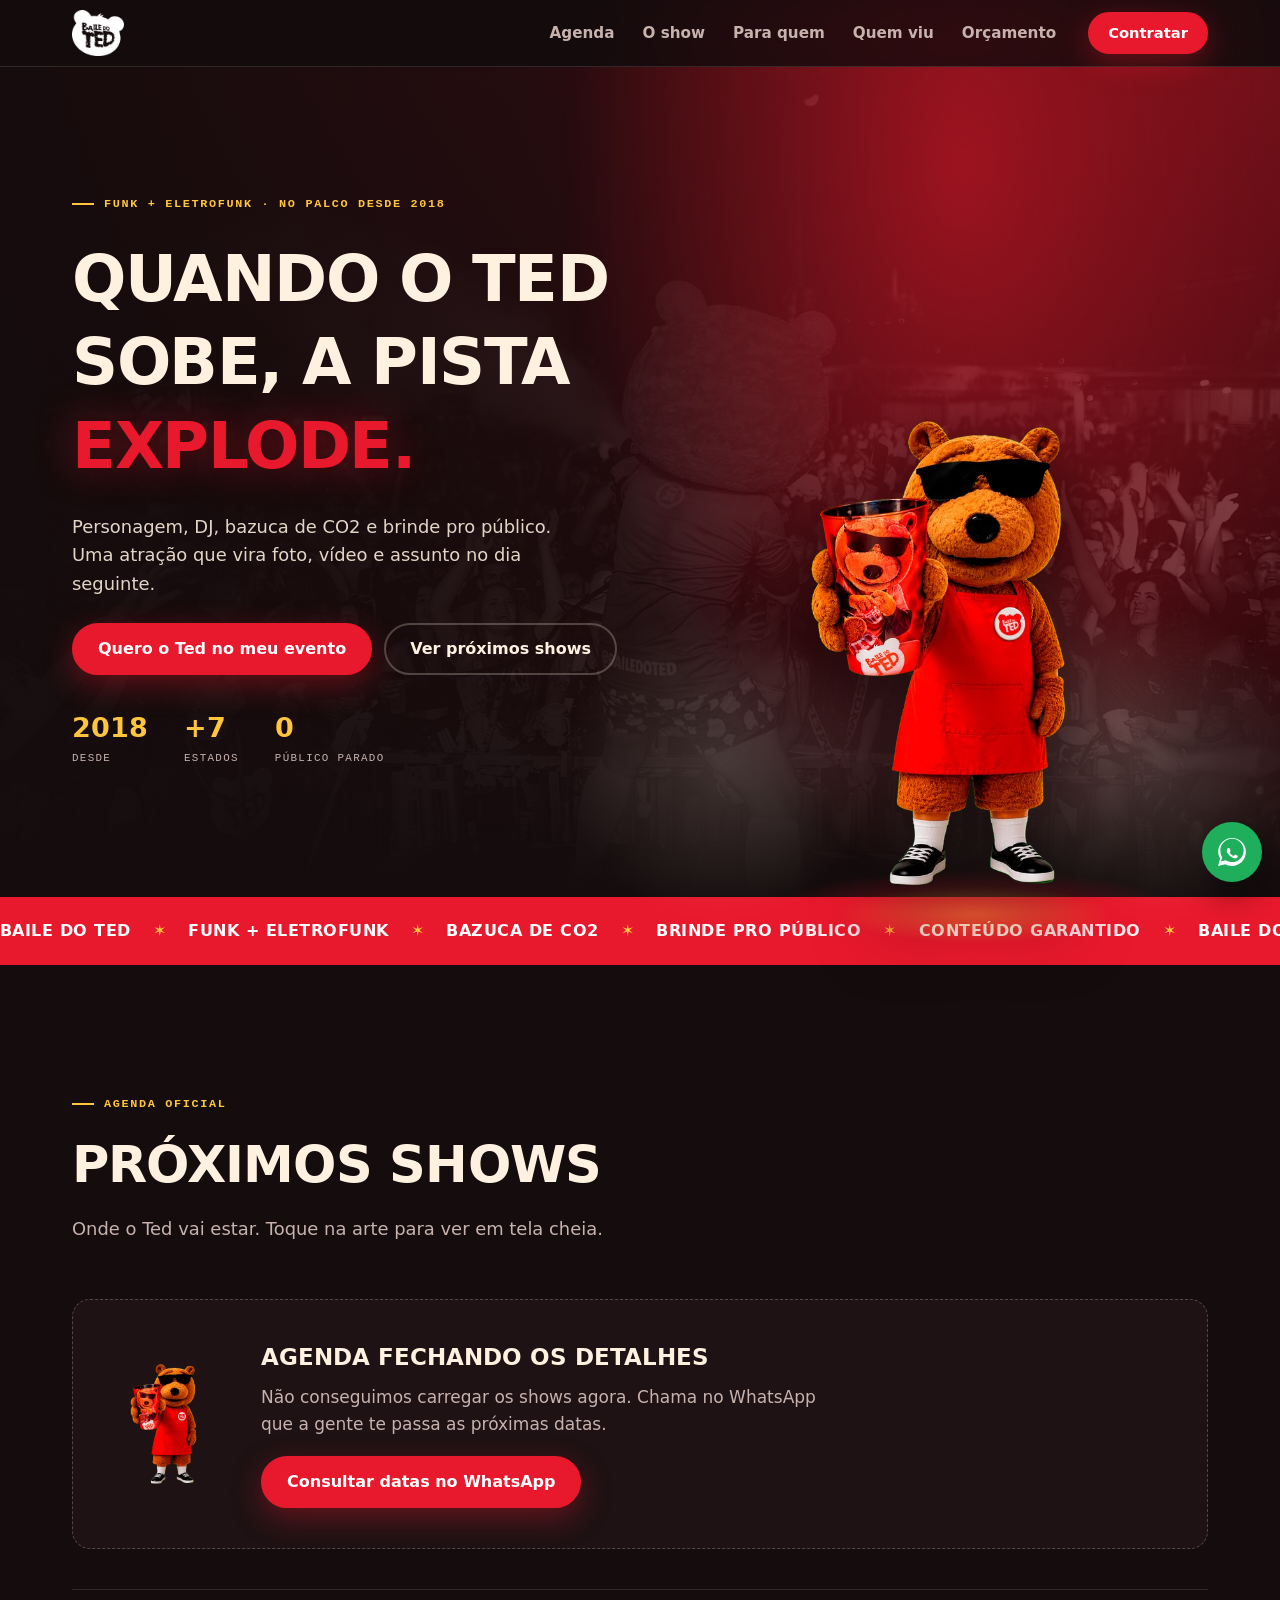
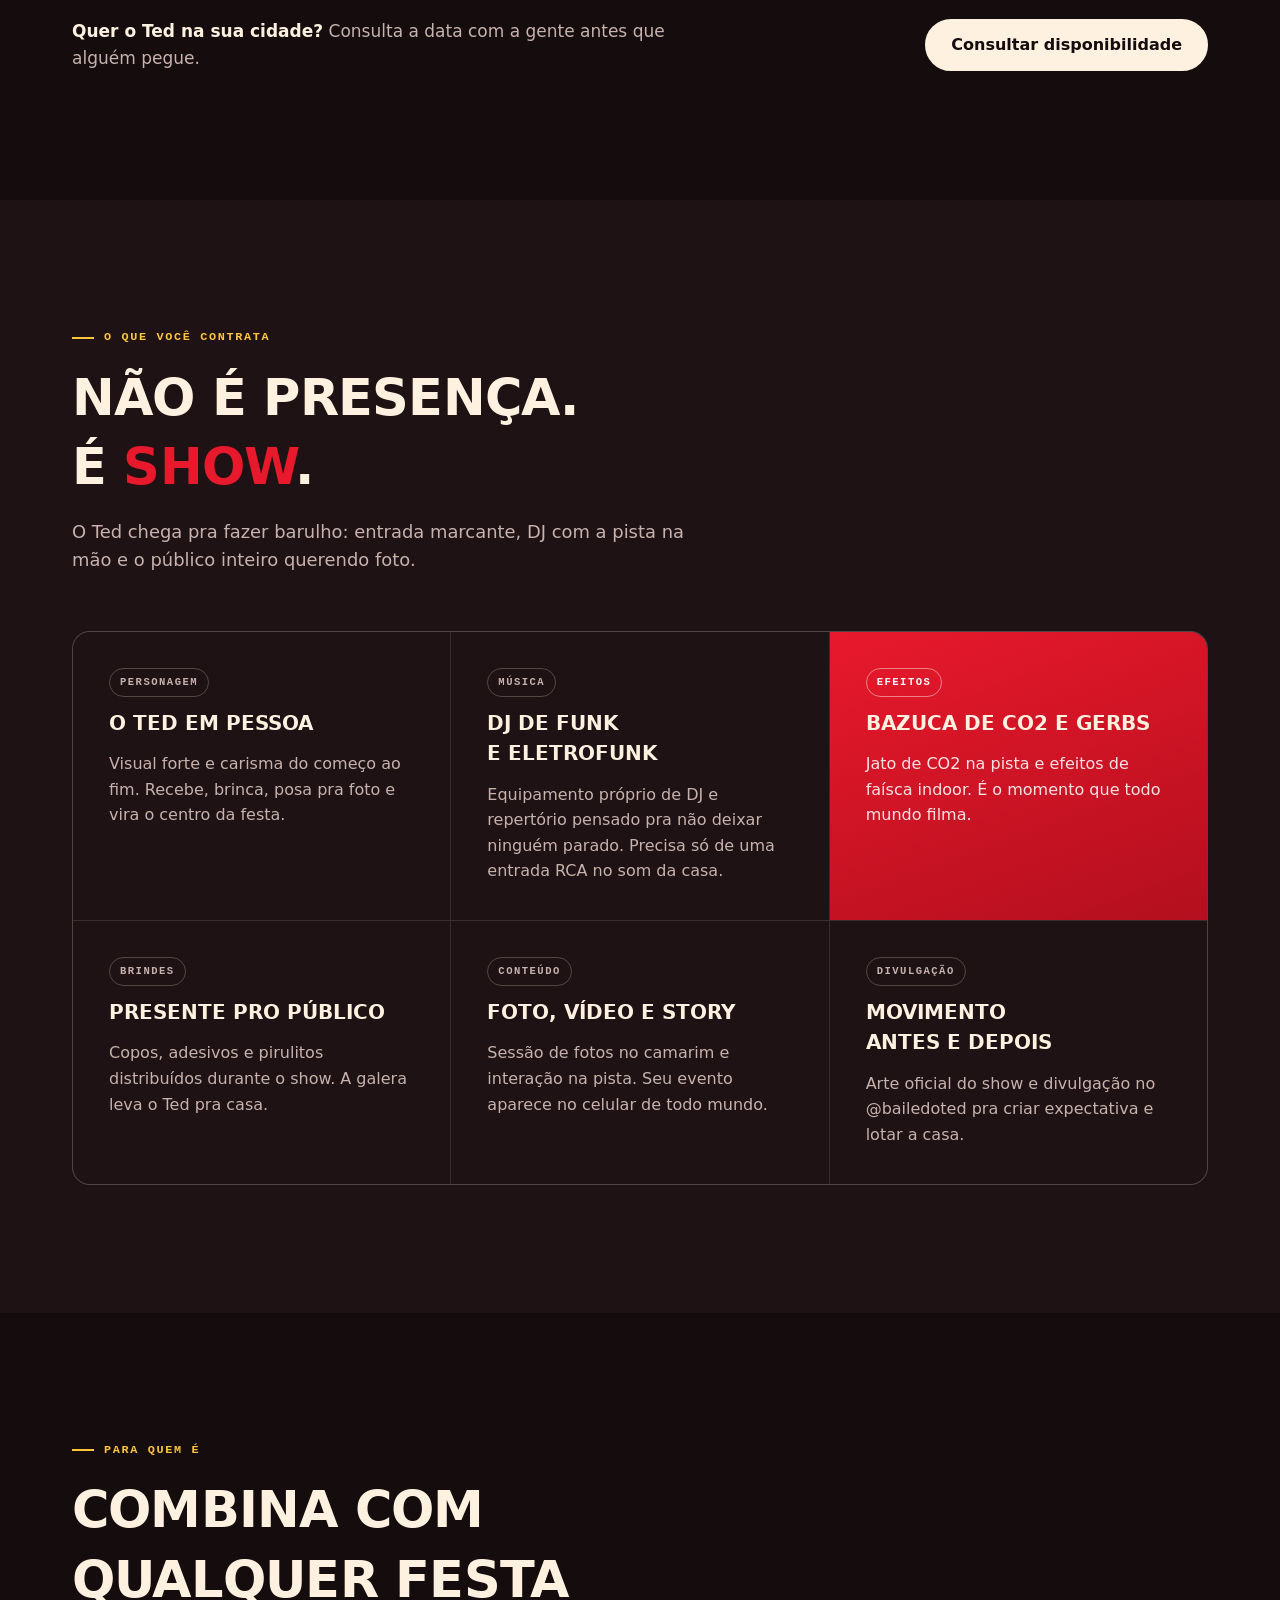
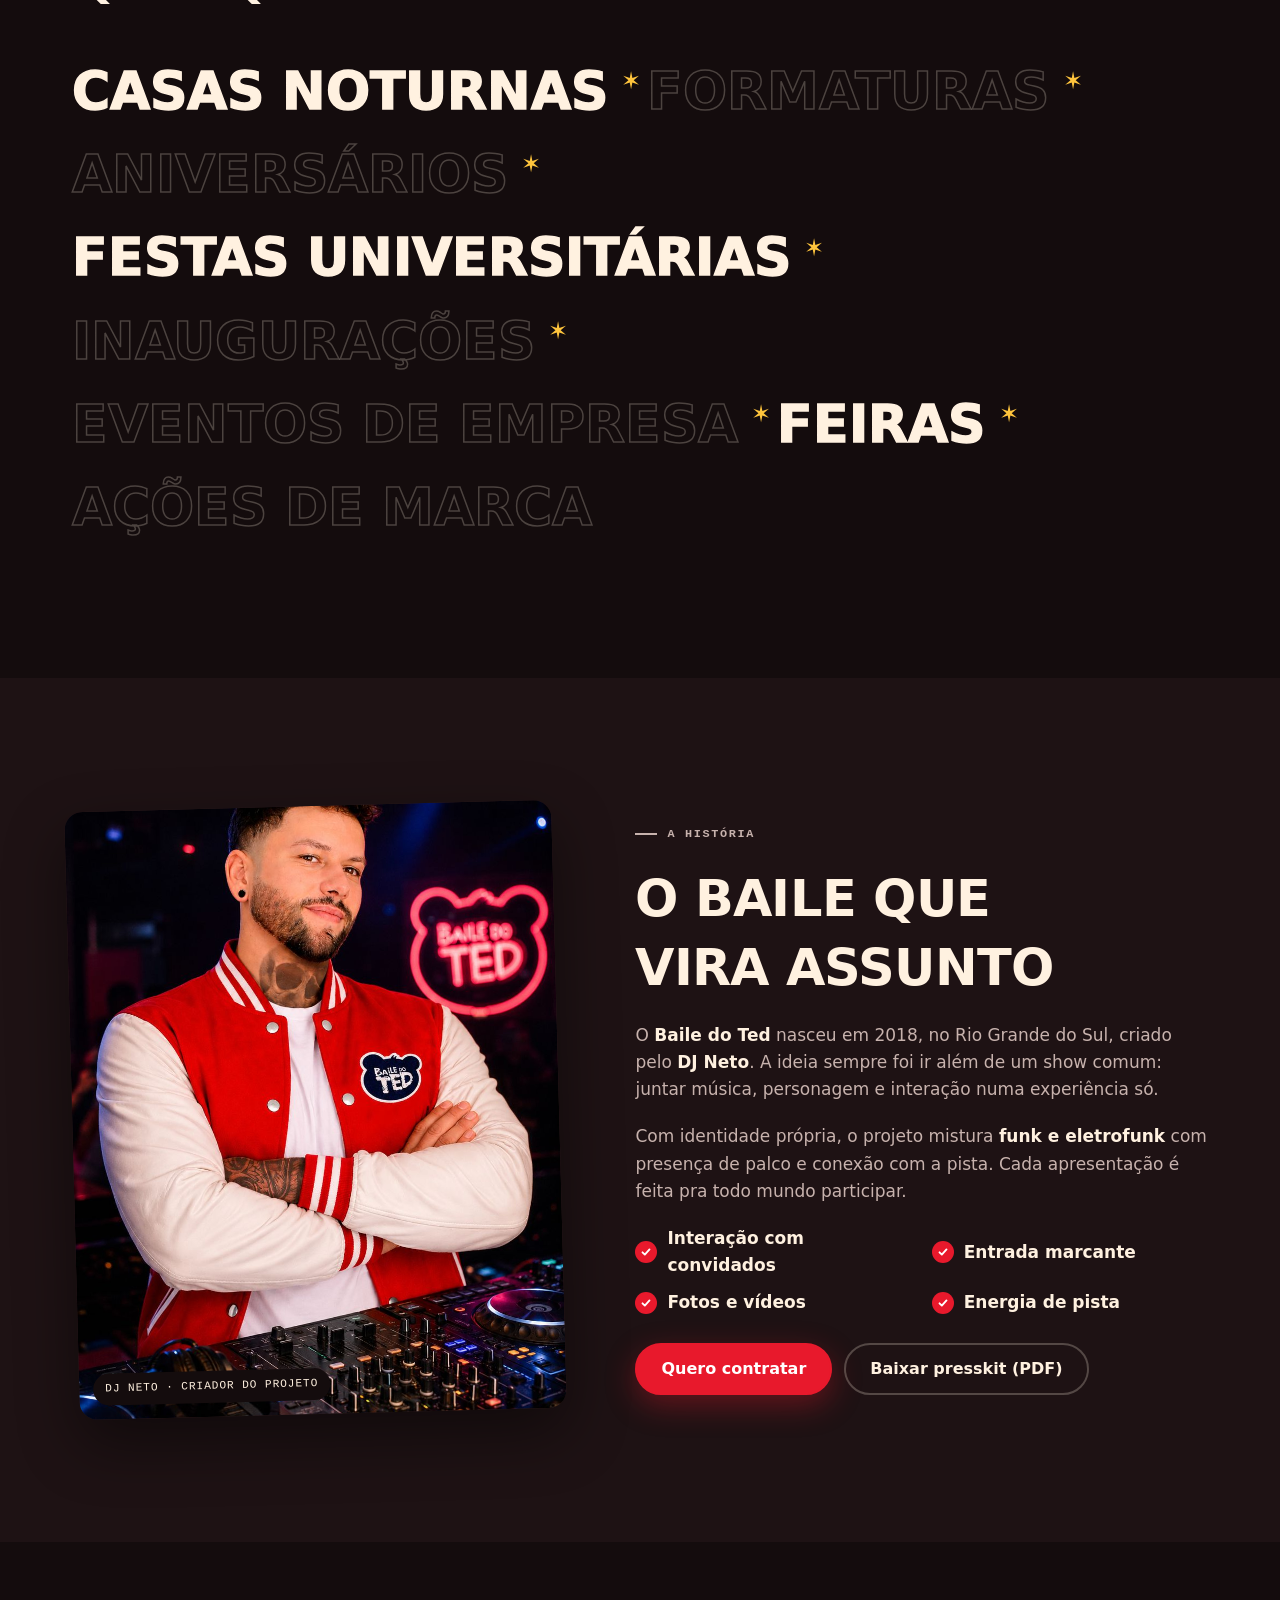
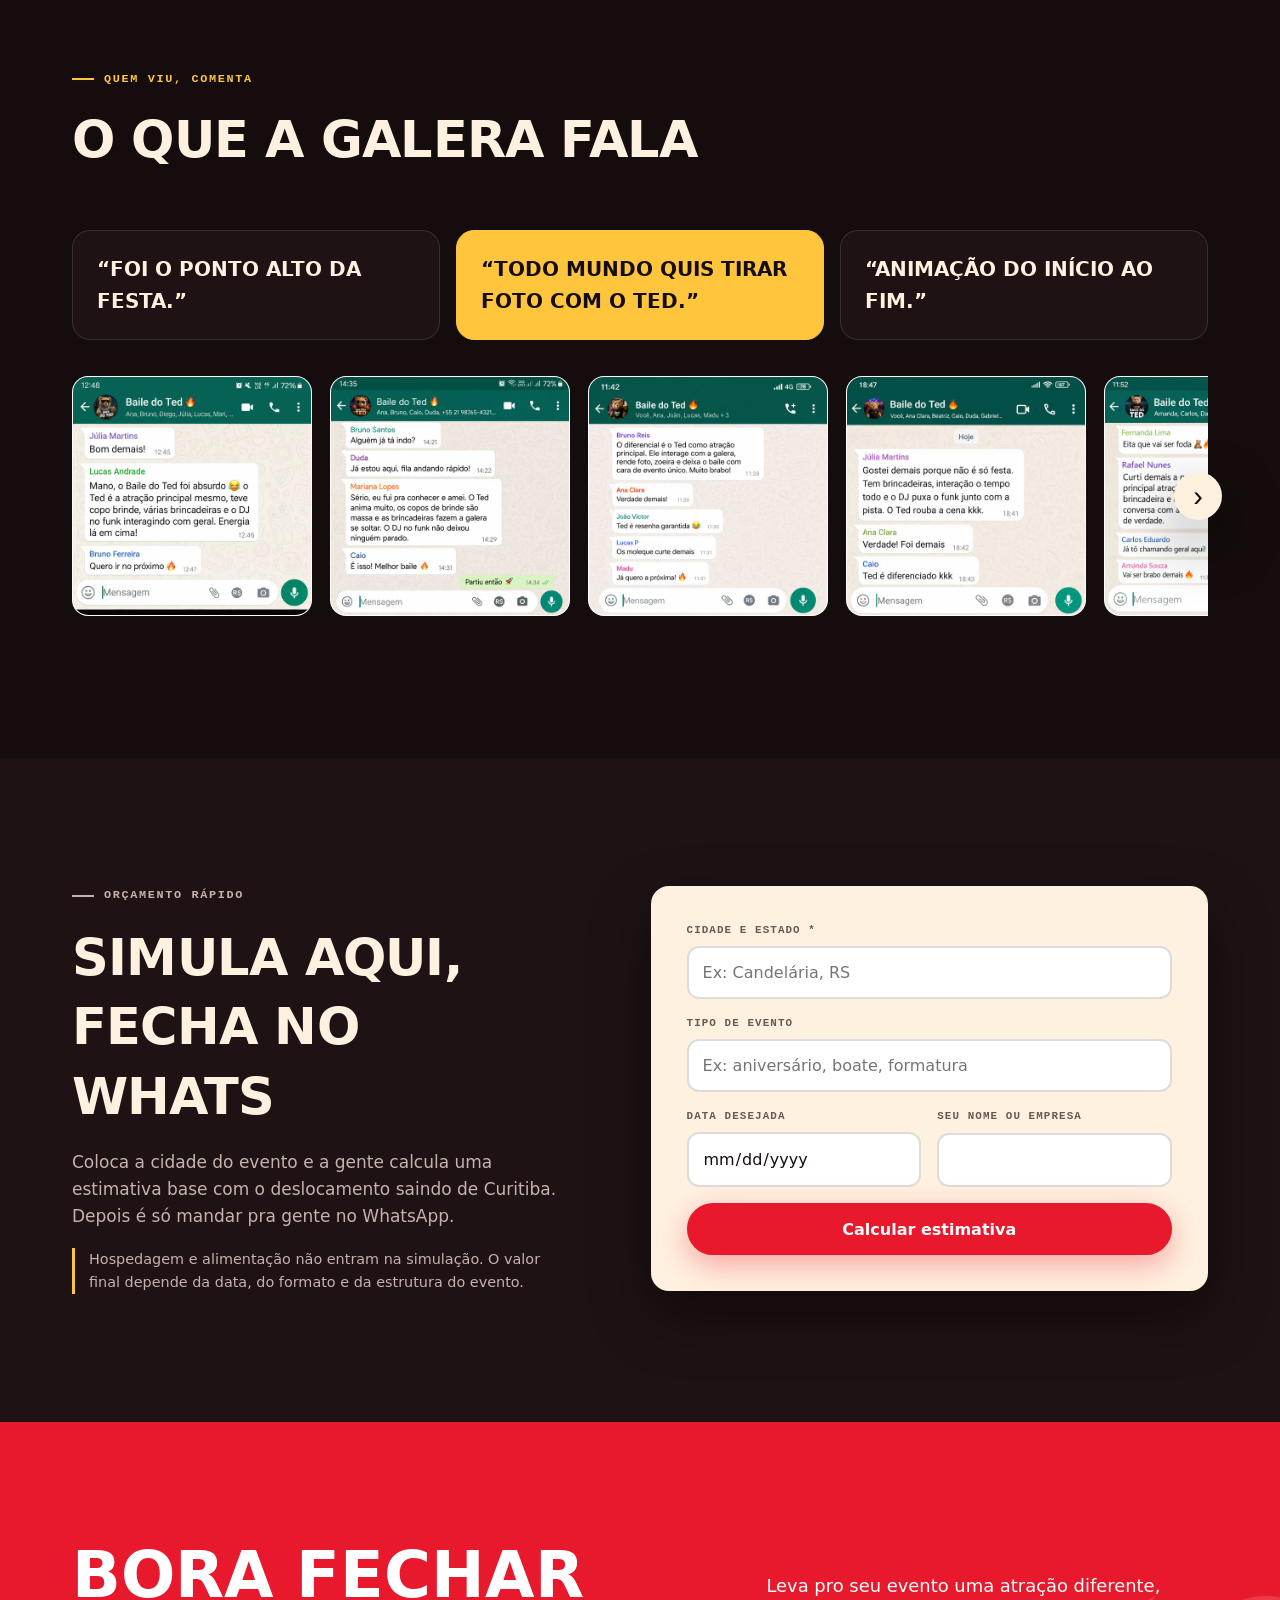
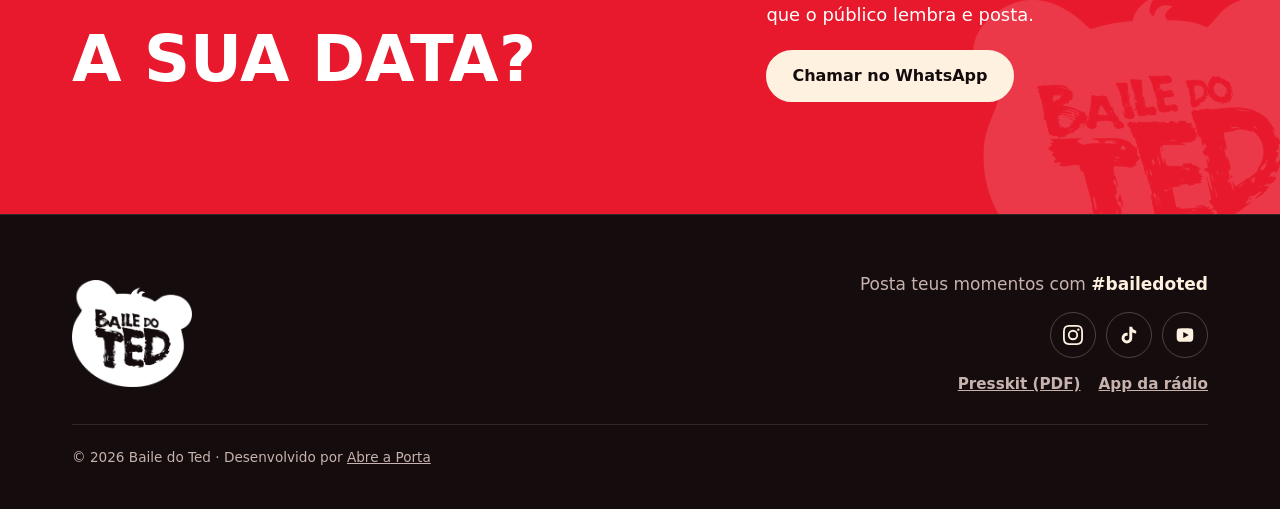
==== commit 4b1f19ef: "Add files via upload" ====
--- a/index.html
+++ b/index.html
@@ -17,7 +17,7 @@
 <link rel="preconnect" href="https://fonts.gstatic.com" crossorigin>
 <link rel="stylesheet" href="https://fonts.googleapis.com/css2?family=Big+Shoulders+Display:wght@700;800;900&family=Figtree:wght@400;500;700;800&family=Martian+Mono:wght@400;600&display=swap">
 <link rel="preload" as="image" href="img/site/ted-mascote.webp">
-<link rel="stylesheet" href="css/style.css">
+<link rel="stylesheet" href="css/style.css?v=20261011">
 </head>
 <body>
 
@@ -310,12 +310,12 @@
   <img class="visor__img" src="" alt="">
 </div>
 
-<script src="js/supabase-config.js"></script>
-<script src="js/supabase-client.js"></script>
-<script src="js/site.js"></script>
-<script src="js/orcamento.js"></script>
-<script src="js/scroll-fix.js" defer></script>
+<script src="js/supabase-config.js?v=20261011"></script>
+<script src="js/supabase-client.js?v=20261011"></script>
+<script src="js/site.js?v=20261011"></script>
+<script src="js/orcamento.js?v=20261011"></script>
+<script src="js/scroll-fix.js?v=20261011" defer></script>
 <script src="https://hosted.muses.org/mrp.js" defer></script>
-<script src="js/radio-player.js" defer></script>
+<script src="js/radio-player.js?v=20261011" defer></script>
 </body>
 </html>
--- a/css/style.css
+++ b/css/style.css
@@ -1,675 +1,1212 @@
-/* =========================================================
-   BAILE DO TED — v3 "Pôster de Baile"
-   Identidade nova: energia de cartaz de festa/baile funk —
-   cores saturadas (rosa, laranja, limão, roxo), badges tipo
-   adesivo levemente rotacionados, botões "pop" com sombra
-   sólida deslocada, cartões de show em estilo ingresso.
-   Tipografia: Anton (cartaz), Manrope (corpo), Fredoka (rótulos
-   e botões, com aquele ar redondo e alegre), Space Mono (só
-   para os números de data, clima de bilhete impresso).
-   ========================================================= */
+/* =====================================================================
+   BAILE DO TED — site público
+   Direção: "Palco do Ted" — noite quente, vermelho do Ted, ouro dos
+   ingressos. Tipografia de cartaz condensada, ingressos destacáveis.
+   Tema único (escuro) de propósito: é um site de balada.
+   ===================================================================== */
+
+/* Reserva da fonte de cartaz: se a Big Shoulders não carregar,
+   usa Impact; sem Impact (Android/Linux), usa uma negrito comum
+   encolhida para ocupar a mesma largura e não quebrar o layout. */
+@font-face {
+  font-family: "Cartaz Reserva";
+  src: local("Roboto Condensed Bold"), local("RobotoCondensed-Bold"), local("Arial Bold"), local("Arial-BoldMT"),
+       local("Helvetica Bold"), local("Roboto Bold"), local("Roboto-Bold"), local("DejaVu Sans Bold"), local("DejaVuSans-Bold");
+  font-weight: 100 900;
+  size-adjust: 66%;
+  ascent-override: 92%;
+}
+
+[hidden] { display: none !important; }
 
 :root {
-    --ink: #1b0e22;
-    --ink-2: #241531;
-    --card: rgba(255, 255, 255, 0.06);
-    --card-2: rgba(255, 255, 255, 0.1);
-    --line: rgba(255, 255, 255, 0.16);
-    --line-soft: rgba(255, 255, 255, 0.08);
-    --text: #fff8f0;
-    --muted: #cab8dd;
-    --hot: #ff2f7e;
-    --tangerine: #ff7a1a;
-    --lime: #d6ff3f;
-    --grape: #8b2cff;
-    --sky: #29d3ff;
-    --paper: #fff3df;
-    --radius: 26px;
-    --shadow: 0 24px 70px rgba(0,0,0,.5);
-    --font-display: 'Anton', 'Arial Narrow', sans-serif;
-    --font-body: 'Manrope', -apple-system, 'Segoe UI', Arial, sans-serif;
-    --font-ui: 'Fredoka', 'Manrope', sans-serif;
-    --font-mono: 'Space Mono', ui-monospace, monospace;
-    --hero-bg-image: url('../img/tedsite.png');
-}
-
-* { box-sizing: border-box; }
-html { scroll-behavior: smooth; scroll-padding-top: 86px; overflow-x: hidden; }
+  color-scheme: dark;
+
+  /* cor */
+  --noite: #140c0d;
+  --palco: #1e1214;
+  --palco-2: #2a181b;
+  --linha: rgba(255, 241, 224, .12);
+  --linha-forte: rgba(255, 241, 224, .24);
+  --vermelho: #e8192c;
+  --vermelho-escuro: #b30f1e;
+  --creme: #fff1e0;
+  --fumaca: #c7b2ad;
+  --ouro: #ffc53d;
+  --verde: #1fae5b;
+
+  /* tipo */
+  --f-cartaz: "Big Shoulders Display", Impact, "Cartaz Reserva", sans-serif;
+  --f-texto: "Figtree", system-ui, -apple-system, "Segoe UI", Roboto, sans-serif;
+  --f-mono: "Martian Mono", ui-monospace, "SFMono-Regular", Menlo, Consolas, monospace;
+
+  --t-gigante: clamp(3.2rem, 7.6vw, 7.4rem);
+  --t-titulo: clamp(2.6rem, 6vw, 5rem);
+  --t-sub: clamp(1.05rem, 1.4vw, 1.25rem);
+
+  --raio: 18px;
+  --sombra: 0 24px 60px rgba(0, 0, 0, .45);
+  --largura: 1200px;
+  --respiro: clamp(72px, 10vw, 128px);
+}
+
+*, *::before, *::after { box-sizing: border-box; }
+
+html {
+  scroll-behavior: smooth;
+  scroll-padding-top: 84px;
+  overflow-x: hidden;
+  background: var(--noite);
+}
+
 body {
-    margin: 0;
+  margin: 0;
+  background: var(--noite);
+  color: var(--creme);
+  font-family: var(--f-texto);
+  font-size: 1.0625rem;
+  line-height: 1.6;
+  overflow-x: hidden;
+  -webkit-font-smoothing: antialiased;
+}
+
+img { max-width: 100%; display: block; }
+a { color: inherit; }
+h1, h2, h3 { margin: 0; text-wrap: balance; }
+p { margin: 0; }
+ul { margin: 0; padding: 0; list-style: none; }
+
+:focus-visible {
+  outline: 3px solid var(--ouro);
+  outline-offset: 3px;
+  border-radius: 6px;
+}
+
+.container {
+  width: 100%;
+  max-width: var(--largura);
+  margin-inline: auto;
+  padding-inline: clamp(18px, 4vw, 32px);
+}
+
+.pular {
+  position: absolute;
+  left: 12px;
+  top: -60px;
+  z-index: 100;
+  background: var(--ouro);
+  color: var(--noite);
+  padding: 10px 14px;
+  border-radius: 10px;
+  font-weight: 800;
+}
+.pular:focus { top: 12px; }
+
+/* ---------- etiquetas e títulos ---------- */
+.etiqueta {
+  font-family: var(--f-mono);
+  font-size: .74rem;
+  font-weight: 600;
+  letter-spacing: .14em;
+  text-transform: uppercase;
+  color: var(--ouro);
+  display: inline-flex;
+  align-items: center;
+  gap: 10px;
+}
+.etiqueta::before {
+  content: "";
+  width: 22px;
+  height: 2px;
+  background: currentColor;
+}
+
+.titulo {
+  font-family: var(--f-cartaz);
+  font-weight: 900;
+  font-size: var(--t-titulo);
+  line-height: .9;
+  letter-spacing: -.01em;
+  text-transform: uppercase;
+}
+.titulo em {
+  font-style: normal;
+  color: var(--vermelho);
+}
+
+.cabeca {
+  display: grid;
+  gap: 16px;
+  margin-bottom: clamp(36px, 5vw, 56px);
+  max-width: 760px;
+}
+.cabeca__texto {
+  color: var(--fumaca);
+  font-size: var(--t-sub);
+  max-width: 56ch;
+}
+
+/* ---------- botões ---------- */
+.botao {
+  --b-fundo: var(--creme);
+  --b-texto: var(--noite);
+  display: inline-flex;
+  align-items: center;
+  justify-content: center;
+  gap: 10px;
+  min-height: 52px;
+  padding: 14px 24px;
+  border-radius: 999px;
+  border: 2px solid var(--b-fundo);
+  background: var(--b-fundo);
+  color: var(--b-texto);
+  font-family: var(--f-texto);
+  font-weight: 800;
+  font-size: 1rem;
+  line-height: 1.1;
+  text-decoration: none;
+  text-align: center;
+  cursor: pointer;
+  transition: transform .18s ease, box-shadow .18s ease, background .18s ease, color .18s ease;
+}
+.botao:hover { transform: translateY(-2px); }
+.botao:active { transform: translateY(0) scale(.98); }
+.botao:disabled { opacity: .6; cursor: progress; transform: none; }
+
+.botao--vermelho { --b-fundo: var(--vermelho); --b-texto: #fff; box-shadow: 0 10px 30px rgba(232, 25, 44, .35); }
+.botao--vermelho:hover { box-shadow: 0 14px 36px rgba(232, 25, 44, .5); }
+.botao--creme { --b-fundo: var(--creme); --b-texto: var(--noite); }
+.botao--verde { --b-fundo: var(--verde); --b-texto: #fff; }
+.botao--contorno {
+  background: transparent;
+  color: var(--creme);
+  border-color: var(--linha-forte);
+}
+.botao--contorno:hover { border-color: var(--creme); }
+.botao--pequeno { min-height: 42px; padding: 10px 18px; font-size: .92rem; }
+.botao--largo { width: 100%; }
+
+/* ---------- barra do topo ---------- */
+.topo {
+  position: sticky;
+  top: 0;
+  z-index: 50;
+  padding-top: env(safe-area-inset-top, 0px);
+  background: rgba(20, 12, 13, .78);
+  backdrop-filter: blur(14px) saturate(1.3);
+  -webkit-backdrop-filter: blur(14px) saturate(1.3);
+  border-bottom: 1px solid var(--linha);
+}
+.topo__inner {
+  max-width: var(--largura);
+  margin-inline: auto;
+  padding: 10px clamp(18px, 4vw, 32px);
+  display: flex;
+  align-items: center;
+  gap: 20px;
+}
+.topo__marca img { width: 52px; height: auto; }
+.topo__nav {
+  margin-left: auto;
+  display: flex;
+  gap: 4px;
+}
+.topo__nav a {
+  text-decoration: none;
+  font-weight: 700;
+  font-size: .95rem;
+  color: var(--fumaca);
+  padding: 8px 12px;
+  border-radius: 999px;
+  transition: color .15s, background .15s;
+}
+.topo__nav a:hover { color: var(--creme); background: rgba(255, 241, 224, .07); }
+.topo__menu {
+  display: none;
+  width: 44px;
+  height: 44px;
+  border-radius: 12px;
+  border: 1px solid var(--linha-forte);
+  background: transparent;
+  cursor: pointer;
+  padding: 0;
+  place-content: center;
+  gap: 6px;
+}
+.topo__menu span {
+  display: block;
+  width: 20px;
+  height: 2px;
+  background: var(--creme);
+  transition: transform .2s;
+}
+.topo__menu[aria-expanded="true"] span:first-child { transform: translateY(4px) rotate(45deg); }
+.topo__menu[aria-expanded="true"] span:last-child { transform: translateY(-4px) rotate(-45deg); }
+
+/* ---------- PALCO (topo) ---------- */
+.palco {
+  --foto-palco: url("../img/site/palco.jpg");
+  position: relative;
+  z-index: 3;
+  isolation: isolate;
+  overflow-x: clip;
+  padding-block: clamp(48px, 7vw, 96px) 0;
+  min-height: min(92vh, 860px);
+  display: flex;
+  align-items: stretch;
+  background: var(--noite);
+}
+.palco::before,
+.palco::after {
+  content: "";
+  position: absolute;
+  inset: 0;
+  z-index: -2;
+  pointer-events: none;
+}
+/* a foto do show vira textura: preto e branco, escura */
+.palco::before {
+  background: var(--foto-palco) center 30% / cover no-repeat;
+  filter: grayscale(1) contrast(1.15) brightness(.5);
+}
+/* e ganha a luz vermelha do palco por cima */
+.palco::after {
+  background:
+    linear-gradient(90deg, rgba(20, 12, 13, .96) 0%, rgba(20, 12, 13, .8) 40%, rgba(20, 12, 13, .25) 100%),
+    linear-gradient(0deg, var(--noite) 0%, rgba(20, 12, 13, 0) 30%),
+    linear-gradient(200deg, rgba(232, 25, 44, .55), rgba(120, 8, 18, .35) 60%);
+}
+.palco__luz {
+  position: absolute;
+  z-index: -1;
+  right: -10%;
+  top: -30%;
+  width: 70%;
+  height: 140%;
+  background: radial-gradient(ellipse at 50% 30%, rgba(232, 25, 44, .55), rgba(232, 25, 44, 0) 62%);
+  filter: blur(10px);
+}
+.palco__fumaca {
+  position: absolute;
+  inset: auto 0 0 40%;
+  height: 50%;
+  z-index: -1;
+  pointer-events: none;
+}
+.palco__fumaca i {
+  position: absolute;
+  bottom: -40px;
+  width: 340px;
+  height: 340px;
+  border-radius: 50%;
+  background: radial-gradient(circle, rgba(255, 241, 224, .16), rgba(255, 241, 224, 0) 65%);
+  animation: fumaca 9s ease-in-out infinite;
+}
+.palco__fumaca i:nth-child(1) { left: 5%; }
+.palco__fumaca i:nth-child(2) { left: 35%; animation-delay: -3s; width: 420px; height: 420px; }
+.palco__fumaca i:nth-child(3) { left: 62%; animation-delay: -6s; }
+@keyframes fumaca {
+  0%, 100% { transform: translate3d(0, 0, 0) scale(1); opacity: .7; }
+  50% { transform: translate3d(-30px, -60px, 0) scale(1.2); opacity: 1; }
+}
+
+.palco__grid {
+  display: grid;
+  grid-template-columns: minmax(0, 1.25fr) minmax(0, .9fr);
+  align-items: end;
+  gap: 24px;
+}
+.palco__texto {
+  padding-bottom: clamp(48px, 7vw, 96px);
+  display: grid;
+  gap: 24px;
+  align-content: center;
+  align-self: center;
+}
+.palco__titulo {
+  font-family: var(--f-cartaz);
+  font-weight: 900;
+  font-size: var(--t-gigante);
+  line-height: .86;
+  text-transform: uppercase;
+  letter-spacing: -.015em;
+}
+.palco__titulo span { display: block; }
+.palco__titulo-destaque {
+  color: var(--vermelho);
+  text-shadow: 0 0 40px rgba(232, 25, 44, .45);
+}
+.palco__sub {
+  font-size: var(--t-sub);
+  color: var(--creme);
+  opacity: .88;
+  max-width: 46ch;
+}
+.palco__acoes { display: flex; flex-wrap: wrap; gap: 12px; }
+.palco__numeros {
+  margin: 8px 0 0;
+  display: flex;
+  flex-wrap: wrap;
+  gap: 12px 36px;
+}
+.palco__numeros div { display: grid; gap: 2px; }
+.palco__numeros dt {
+  font-family: var(--f-mono);
+  font-size: .68rem;
+  letter-spacing: .12em;
+  text-transform: uppercase;
+  color: var(--fumaca);
+  order: 2;
+}
+.palco__numeros dd {
+  margin: 0;
+  font-family: var(--f-cartaz);
+  font-weight: 900;
+  font-size: 2.6rem;
+  line-height: 1;
+  color: var(--ouro);
+  font-variant-numeric: tabular-nums;
+}
+
+.palco__ted {
+  position: relative;
+  align-self: end;
+  display: flex;
+  justify-content: center;
+}
+.palco__ted::before {
+  /* o "chão" iluminado do palco */
+  content: "";
+  position: absolute;
+  bottom: -64px;
+  left: 50%;
+  width: 92%;
+  height: 90px;
+  transform: translateX(-50%);
+  border-radius: 50%;
+  background: radial-gradient(ellipse, rgba(255, 197, 61, .38), rgba(232, 25, 44, .18) 45%, transparent 70%);
+}
+.palco__mascote {
+  position: relative;
+  width: min(100%, 540px);
+  height: auto;
+  margin-bottom: -46px;
+  filter: drop-shadow(0 30px 40px rgba(0, 0, 0, .6));
+  transform-origin: 50% 100%;
+  animation: ted-entra .9s cubic-bezier(.2, .9, .3, 1.2) both, ted-balanca 4.5s ease-in-out .9s infinite;
+}
+@keyframes ted-entra {
+  from { transform: translateY(60px) scale(.94); opacity: 0; }
+  to { transform: none; opacity: 1; }
+}
+@keyframes ted-balanca {
+  0%, 100% { transform: rotate(0deg); }
+  50% { transform: rotate(-1.6deg); }
+}
+
+/* ---------- faixa vermelha ---------- */
+.faixa {
+  position: relative;
+  z-index: 2;
+  background: var(--vermelho);
+  color: #fff;
+  overflow: hidden;
+  border-block: 2px solid var(--noite);
+}
+.faixa__trilho {
+  display: flex;
+  align-items: center;
+  gap: 22px;
+  width: max-content;
+  padding: 14px 0;
+  font-family: var(--f-cartaz);
+  font-weight: 900;
+  font-size: 1.55rem;
+  text-transform: uppercase;
+  letter-spacing: .02em;
+  animation: faixa 32s linear infinite;
+}
+.faixa__trilho b { color: var(--ouro); font-weight: 400; }
+@keyframes faixa {
+  from { transform: translateX(0); }
+  to { transform: translateX(-50%); }
+}
+
+/* ---------- seções ---------- */
+.secao { padding-block: var(--respiro); position: relative; }
+.secao--escura { background: var(--palco); }
+
+/* ---------- AGENDA ---------- */
+.carregando {
+  display: flex;
+  align-items: center;
+  gap: 12px;
+  color: var(--fumaca);
+  font-family: var(--f-mono);
+  font-size: .85rem;
+  padding: 28px 0;
+}
+.carregando span {
+  width: 18px;
+  height: 18px;
+  border-radius: 50%;
+  border: 3px solid var(--linha-forte);
+  border-top-color: var(--vermelho);
+  animation: gira .8s linear infinite;
+}
+@keyframes gira { to { transform: rotate(360deg); } }
+
+/* ingresso em destaque */
+.ingresso {
+  display: grid;
+  grid-template-columns: minmax(220px, 340px) minmax(0, 1fr) 132px;
+  background: var(--creme);
+  color: var(--noite);
+  border-radius: var(--raio);
+  overflow: hidden;
+  box-shadow: var(--sombra);
+  position: relative;
+}
+.ingresso__arte {
+  position: relative;
+  background: var(--palco-2);
+  aspect-ratio: 9 / 16;
+  cursor: zoom-in;
+  border: 0;
+  padding: 0;
+  display: block;
+  width: 100%;
+}
+.ingresso__arte img { width: 100%; height: 100%; object-fit: cover; }
+.ingresso__corpo {
+  padding: clamp(24px, 3.5vw, 44px);
+  display: grid;
+  align-content: center;
+  gap: 18px;
+  min-width: 0;
+}
+.ingresso__selo {
+  justify-self: start;
+  display: inline-flex;
+  align-items: center;
+  gap: 8px;
+  background: var(--noite);
+  color: var(--ouro);
+  font-family: var(--f-mono);
+  font-size: .7rem;
+  font-weight: 600;
+  letter-spacing: .12em;
+  text-transform: uppercase;
+  padding: 8px 12px;
+  border-radius: 999px;
+}
+.ingresso__selo i {
+  width: 8px;
+  height: 8px;
+  border-radius: 50%;
+  background: var(--vermelho);
+  box-shadow: 0 0 0 0 rgba(232, 25, 44, .7);
+  animation: pulso 1.6s infinite;
+}
+@keyframes pulso {
+  70% { box-shadow: 0 0 0 10px rgba(232, 25, 44, 0); }
+  100% { box-shadow: 0 0 0 0 rgba(232, 25, 44, 0); }
+}
+.ingresso__nome {
+  font-family: var(--f-cartaz);
+  font-weight: 900;
+  font-size: clamp(2.2rem, 4.4vw, 3.8rem);
+  line-height: .92;
+  text-transform: uppercase;
+  overflow-wrap: anywhere;
+}
+.ingresso__info { display: grid; gap: 6px; font-size: 1.05rem; }
+.ingresso__info strong { font-weight: 800; }
+.ingresso__info span { color: #6b5753; }
+.ingresso__acoes { display: flex; flex-wrap: wrap; gap: 10px; }
+.ingresso .botao--contorno { color: var(--noite); border-color: rgba(20, 12, 13, .2); }
+.ingresso .botao--contorno:hover { border-color: var(--noite); }
+
+.ingresso__canhoto {
+  position: relative;
+  background: var(--vermelho);
+  color: #fff;
+  display: grid;
+  place-content: center;
+  text-align: center;
+  gap: 2px;
+  padding: 20px 10px;
+  border-left: 3px dashed rgba(20, 12, 13, .55);
+}
+.ingresso__canhoto::before,
+.ingresso__canhoto::after {
+  /* recortes do picote */
+  content: "";
+  position: absolute;
+  left: -15px;
+  width: 26px;
+  height: 26px;
+  border-radius: 50%;
+  background: var(--noite);
+}
+.ingresso__canhoto::before { top: -13px; }
+.ingresso__canhoto::after { bottom: -13px; }
+.canhoto__semana, .canhoto__mes {
+  font-family: var(--f-mono);
+  font-size: .72rem;
+  font-weight: 600;
+  letter-spacing: .14em;
+  text-transform: uppercase;
+}
+.canhoto__dia {
+  font-family: var(--f-cartaz);
+  font-weight: 900;
+  font-size: 4.6rem;
+  line-height: .9;
+  font-variant-numeric: tabular-nums;
+}
+.canhoto__hora {
+  margin-top: 8px;
+  font-family: var(--f-mono);
+  font-size: .8rem;
+  font-weight: 600;
+  background: var(--noite);
+  color: var(--ouro);
+  border-radius: 999px;
+  padding: 4px 10px;
+  justify-self: center;
+}
+
+/* demais shows */
+.agenda-lista {
+  margin-top: 28px;
+  display: grid;
+  grid-template-columns: repeat(auto-fill, minmax(240px, 1fr));
+  gap: 22px;
+}
+.agenda-lista:empty { display: none; }
+.show {
+  background: var(--palco);
+  border: 1px solid var(--linha);
+  border-radius: var(--raio);
+  overflow: hidden;
+  display: grid;
+  grid-template-rows: auto 1fr;
+  transition: transform .2s ease, border-color .2s ease;
+}
+.show:hover { transform: translateY(-4px); border-color: var(--linha-forte); }
+.show__arte {
+  position: relative;
+  aspect-ratio: 9 / 16;
+  background: var(--palco-2);
+  border: 0;
+  padding: 0;
+  cursor: zoom-in;
+  width: 100%;
+  display: block;
+}
+.show__arte img { width: 100%; height: 100%; object-fit: cover; }
+.show__data {
+  position: absolute;
+  top: 12px;
+  left: 12px;
+  background: var(--creme);
+  color: var(--noite);
+  border-radius: 12px;
+  padding: 8px 12px 6px;
+  display: grid;
+  justify-items: center;
+  line-height: 1;
+  box-shadow: 0 8px 20px rgba(0, 0, 0, .35);
+}
+.show__data b {
+  font-family: var(--f-cartaz);
+  font-weight: 900;
+  font-size: 2rem;
+  font-variant-numeric: tabular-nums;
+}
+.show__data small {
+  font-family: var(--f-mono);
+  font-size: .62rem;
+  font-weight: 600;
+  letter-spacing: .12em;
+  text-transform: uppercase;
+  color: var(--vermelho-escuro);
+}
+.show__corpo {
+  padding: 18px;
+  display: grid;
+  gap: 10px;
+  align-content: start;
+}
+.show__nome {
+  font-family: var(--f-cartaz);
+  font-weight: 800;
+  font-size: 1.7rem;
+  line-height: 1;
+  text-transform: uppercase;
+  overflow-wrap: anywhere;
+}
+.show__local { color: var(--fumaca); font-size: .95rem; line-height: 1.4; }
+.show__local strong { color: var(--creme); font-weight: 700; display: block; }
+.show__acoes { display: flex; gap: 8px; flex-wrap: wrap; margin-top: 4px; }
+.show__acoes .botao { flex: 1 1 auto; min-height: 44px; padding: 10px 14px; font-size: .9rem; }
+.show__acoes .botao:not(.icone-botao) { flex-basis: 100%; }
+
+.icone-botao {
+  flex: 0 0 auto !important;
+  width: 44px;
+  min-height: 44px;
+  padding: 0 !important;
+  border-radius: 50%;
+}
+.icone-botao svg { width: 18px; height: 18px; fill: currentColor; }
+
+.agenda-vazia {
+  display: grid;
+  grid-template-columns: auto 1fr;
+  gap: 28px;
+  align-items: center;
+  background: var(--palco);
+  border: 1px dashed var(--linha-forte);
+  border-radius: var(--raio);
+  padding: clamp(24px, 4vw, 40px);
+}
+.agenda-vazia img { width: 120px; }
+.agenda-vazia h3 {
+  font-family: var(--f-cartaz);
+  font-weight: 900;
+  font-size: 2.2rem;
+  line-height: 1;
+  text-transform: uppercase;
+  margin-bottom: 8px;
+}
+.agenda-vazia p { color: var(--fumaca); margin-bottom: 18px; max-width: 52ch; }
+
+.chamada-linha {
+  margin-top: 40px;
+  padding-top: 28px;
+  border-top: 1px solid var(--linha);
+  display: flex;
+  flex-wrap: wrap;
+  align-items: center;
+  justify-content: space-between;
+  gap: 18px;
+}
+.chamada-linha p { color: var(--fumaca); max-width: 60ch; }
+.chamada-linha strong { color: var(--creme); }
+
+/* ---------- O SHOW ---------- */
+.entregas {
+  display: grid;
+  grid-template-columns: repeat(3, minmax(0, 1fr));
+  gap: 1px;
+  background: var(--linha);
+  border: 1px solid var(--linha);
+  border-radius: var(--raio);
+  overflow: hidden;
+}
+.entrega {
+  background: var(--palco);
+  padding: clamp(24px, 3vw, 36px);
+  display: grid;
+  gap: 12px;
+  align-content: start;
+  transition: background .2s ease;
+}
+.entrega:hover { background: var(--palco-2); }
+.entrega__tag {
+  justify-self: start;
+  font-family: var(--f-mono);
+  font-size: .66rem;
+  font-weight: 600;
+  letter-spacing: .14em;
+  text-transform: uppercase;
+  color: var(--fumaca);
+  border: 1px solid var(--linha-forte);
+  border-radius: 999px;
+  padding: 5px 10px;
+}
+.entrega h3 {
+  font-family: var(--f-cartaz);
+  font-weight: 800;
+  font-size: 1.9rem;
+  line-height: 1;
+  text-transform: uppercase;
+}
+.entrega p { color: var(--fumaca); font-size: 1rem; }
+.entrega--fogo {
+  background: linear-gradient(160deg, var(--vermelho) 0%, var(--vermelho-escuro) 100%);
+}
+.entrega--fogo:hover { background: linear-gradient(160deg, #f22a3c 0%, var(--vermelho) 100%); }
+.entrega--fogo p { color: rgba(255, 255, 255, .88); }
+.entrega--fogo .entrega__tag { color: #fff; border-color: rgba(255, 255, 255, .45); }
+
+/* ---------- PARA QUEM ---------- */
+.cabeca--lado { margin-bottom: 36px; }
+.tipos {
+  display: flex;
+  flex-wrap: wrap;
+  align-items: baseline;
+  gap: 0 6px;
+  font-family: var(--f-cartaz);
+  font-weight: 900;
+  font-size: clamp(2.1rem, 6.2vw, 5.4rem);
+  line-height: 1.05;
+  text-transform: uppercase;
+}
+.tipos li {
+  white-space: nowrap;
+  color: transparent;
+  -webkit-text-stroke: 1.5px var(--linha-forte);
+  transition: color .25s ease, -webkit-text-stroke-color .25s ease;
+  cursor: default;
+}
+.tipos li:nth-child(3n + 1) { color: var(--creme); -webkit-text-stroke-color: var(--creme); }
+.tipos li:hover { color: var(--vermelho); -webkit-text-stroke-color: var(--vermelho); }
+.tipos li:not(:last-child)::after {
+  content: " ✶";
+  color: var(--ouro);
+  -webkit-text-stroke: 0;
+  font-size: .45em;
+  vertical-align: .55em;
+  padding-left: .15em;
+}
+
+/* ---------- HISTÓRIA ---------- */
+.historia {
+  display: grid;
+  grid-template-columns: minmax(0, .85fr) minmax(0, 1fr);
+  gap: clamp(32px, 6vw, 80px);
+  align-items: center;
+}
+.historia__foto {
+  margin: 0;
+  position: relative;
+  border-radius: var(--raio);
+  overflow: hidden;
+  aspect-ratio: 4 / 5;
+  background: var(--palco-2);
+  box-shadow: var(--sombra);
+  transform: rotate(-1.5deg);
+}
+.historia__foto img { width: 100%; height: 100%; object-fit: cover; }
+.historia__foto figcaption {
+  position: absolute;
+  left: 14px;
+  bottom: 14px;
+  background: var(--noite);
+  color: var(--creme);
+  font-family: var(--f-mono);
+  font-size: .7rem;
+  letter-spacing: .08em;
+  text-transform: uppercase;
+  padding: 7px 12px;
+  border-radius: 999px;
+}
+.historia__texto { display: grid; gap: 20px; }
+.historia__texto > p { color: var(--fumaca); max-width: 58ch; }
+.historia__texto strong { color: var(--creme); }
+.checks {
+  display: grid;
+  grid-template-columns: repeat(2, minmax(0, 1fr));
+  gap: 10px 20px;
+}
+.checks li {
+  display: flex;
+  align-items: center;
+  gap: 10px;
+  font-weight: 700;
+}
+.checks li::before {
+  content: "";
+  flex: 0 0 22px;
+  height: 22px;
+  border-radius: 50%;
+  background: var(--vermelho) url("data:image/svg+xml,%3Csvg xmlns='http://www.w3.org/2000/svg' viewBox='0 0 24 24'%3E%3Cpath fill='none' stroke='white' stroke-width='3.2' stroke-linecap='round' stroke-linejoin='round' d='M6 12.5l4 4 8-9'/%3E%3C/svg%3E") center / 14px no-repeat;
+}
+.historia__acoes { display: flex; flex-wrap: wrap; gap: 12px; margin-top: 6px; }
+
+/* ---------- PROVA SOCIAL ---------- */
+.frases {
+  display: grid;
+  grid-template-columns: repeat(3, minmax(0, 1fr));
+  gap: 16px;
+  margin-bottom: 36px;
+}
+.frases li {
+  font-family: var(--f-cartaz);
+  font-weight: 800;
+  font-size: clamp(1.5rem, 2.4vw, 2rem);
+  line-height: 1.05;
+  text-transform: uppercase;
+  padding: 22px 24px;
+  border-radius: var(--raio);
+  background: var(--palco);
+  border: 1px solid var(--linha);
+}
+.frases li:nth-child(2) { background: var(--ouro); color: var(--noite); border-color: var(--ouro); }
+
+.prints { position: relative; }
+.prints__trilho {
+  display: grid;
+  grid-auto-flow: column;
+  grid-auto-columns: minmax(240px, calc((100% - 3 * 18px) / 4));
+  gap: 18px;
+  overflow-x: auto;
+  scroll-snap-type: x mandatory;
+  scroll-behavior: smooth;
+  padding-bottom: 14px;
+  scrollbar-width: thin;
+  scrollbar-color: var(--vermelho) transparent;
+}
+.prints__trilho:focus-visible { outline-offset: 6px; }
+.print {
+  margin: 0;
+  scroll-snap-align: start;
+  border-radius: 16px;
+  overflow: hidden;
+  background: #fff;
+  border: 1px solid var(--linha);
+  aspect-ratio: 1;
+}
+.print img { width: 100%; height: 100%; object-fit: cover; cursor: zoom-in; }
+.prints__seta {
+  position: absolute;
+  top: calc(50% - 7px);
+  transform: translateY(-50%);
+  z-index: 2;
+  width: 48px;
+  height: 48px;
+  border-radius: 50%;
+  border: 0;
+  background: var(--creme);
+  color: var(--noite);
+  font-size: 1.8rem;
+  line-height: 1;
+  cursor: pointer;
+  box-shadow: var(--sombra);
+}
+.prints__seta--esq { left: -14px; }
+.prints__seta--dir { right: -14px; }
+.prints__seta:disabled { opacity: 0; pointer-events: none; }
+
+/* ---------- ORÇAMENTO ---------- */
+.bilheteria {
+  display: grid;
+  grid-template-columns: minmax(0, .9fr) minmax(0, 1fr);
+  gap: clamp(32px, 6vw, 80px);
+  align-items: start;
+}
+.bilheteria__texto { display: grid; gap: 18px; }
+.bilheteria__texto > p { color: var(--fumaca); max-width: 52ch; }
+.bilheteria__texto .nota {
+  font-size: .9rem;
+  border-left: 3px solid var(--ouro);
+  padding-left: 14px;
+}
+.bilheteria__form {
+  background: var(--creme);
+  color: var(--noite);
+  border-radius: var(--raio);
+  padding: clamp(22px, 3.5vw, 36px);
+  display: grid;
+  gap: 16px;
+  box-shadow: var(--sombra);
+}
+.campo { display: grid; gap: 6px; }
+.campo span {
+  font-family: var(--f-mono);
+  font-size: .68rem;
+  font-weight: 600;
+  letter-spacing: .1em;
+  text-transform: uppercase;
+  color: #6b5753;
+}
+.campo input {
+  width: 100%;
+  min-height: 52px;
+  padding: 12px 14px;
+  border-radius: 12px;
+  border: 2px solid rgba(20, 12, 13, .14);
+  background: #fff;
+  color: var(--noite);
+  font: inherit;
+  font-size: 1rem;
+  transition: border-color .15s, box-shadow .15s;
+}
+.campo input:focus {
+  outline: none;
+  border-color: var(--vermelho);
+  box-shadow: 0 0 0 4px rgba(232, 25, 44, .15);
+}
+.campo-duplo { display: grid; grid-template-columns: 1fr 1fr; gap: 16px; }
+
+.calculando { text-align: center; display: grid; gap: 12px; }
+.calculando p { font-weight: 800; color: var(--vermelho-escuro); }
+.calculando__barra {
+  height: 12px;
+  border-radius: 999px;
+  background: rgba(20, 12, 13, .1);
+  overflow: hidden;
+}
+#barra-progresso {
+  height: 100%;
+  width: 0%;
+  background: linear-gradient(90deg, var(--vermelho), var(--ouro), var(--vermelho));
+  background-size: 300% 100%;
+}
+@keyframes encherBarra { from { width: 0%; } to { width: 100%; } }
+@keyframes brilhoNeon { 0% { background-position: 0% 50%; } 100% { background-position: 100% 50%; } }
+
+.erro {
+  background: rgba(232, 25, 44, .1);
+  color: var(--vermelho-escuro);
+  font-weight: 800;
+  border-radius: 12px;
+  padding: 12px 14px;
+}
+.resultado {
+  display: grid;
+  gap: 6px;
+  border-top: 2px dashed rgba(20, 12, 13, .2);
+  padding-top: 18px;
+}
+.resultado__rotulo {
+  font-family: var(--f-mono);
+  font-size: .7rem;
+  font-weight: 600;
+  letter-spacing: .12em;
+  text-transform: uppercase;
+  color: #6b5753;
+}
+.resultado__valor {
+  font-family: var(--f-cartaz);
+  font-weight: 900;
+  font-size: clamp(3rem, 6vw, 4.2rem);
+  line-height: 1;
+  margin-bottom: 10px;
+  font-variant-numeric: tabular-nums;
+}
+
+/* ---------- FECHAMENTO ---------- */
+.fechamento {
+  background: var(--vermelho);
+  color: #fff;
+  padding-block: clamp(64px, 9vw, 112px);
+  position: relative;
+  overflow: hidden;
+}
+.fechamento::after {
+  content: "";
+  position: absolute;
+  right: -60px;
+  bottom: -80px;
+  width: 360px;
+  height: 320px;
+  background: url("../img/site/logo-ted.webp") center / contain no-repeat;
+  opacity: .14;
+  transform: rotate(-12deg);
+  pointer-events: none;
+}
+.fechamento__inner {
+  position: relative;
+  z-index: 1;
+  display: grid;
+  grid-template-columns: minmax(0, 1.2fr) minmax(0, .8fr);
+  gap: 32px;
+  align-items: end;
+}
+.fechamento h2 {
+  font-family: var(--f-cartaz);
+  font-weight: 900;
+  font-size: var(--t-gigante);
+  line-height: .86;
+  text-transform: uppercase;
+}
+.fechamento__lado { display: grid; gap: 20px; justify-items: start; }
+.fechamento__lado p { font-size: var(--t-sub); max-width: 36ch; }
+
+/* ---------- RODAPÉ ---------- */
+.rodape {
+  padding-block: 56px calc(40px + env(safe-area-inset-bottom, 0px));
+  border-top: 1px solid var(--linha);
+}
+.rodape__inner {
+  display: grid;
+  grid-template-columns: auto 1fr;
+  gap: 28px 40px;
+  align-items: center;
+}
+.rodape__logo { width: 120px; height: auto; }
+.rodape__redes { display: grid; gap: 14px; justify-items: end; text-align: right; }
+.rodape__redes p { color: var(--fumaca); }
+.rodape__redes strong { color: var(--creme); }
+.redes { display: flex; gap: 10px; }
+.rede {
+  width: 46px;
+  height: 46px;
+  border-radius: 50%;
+  display: grid;
+  place-items: center;
+  border: 1px solid var(--linha-forte);
+  transition: background .15s, border-color .15s;
+}
+.rede:hover { background: var(--vermelho); border-color: var(--vermelho); }
+.rede svg { width: 20px; height: 20px; fill: currentColor; }
+.rodape__links { display: flex; gap: 18px; flex-wrap: wrap; justify-content: flex-end; }
+.rodape__links a { color: var(--fumaca); font-weight: 700; font-size: .95rem; }
+.rodape__links a:hover { color: var(--creme); }
+.rodape__copy {
+  grid-column: 1 / -1;
+  padding-top: 22px;
+  border-top: 1px solid var(--linha);
+  color: var(--fumaca);
+  font-size: .85rem;
+}
+
+/* ---------- WhatsApp flutuante ---------- */
+.whats-flutuante {
+  position: fixed;
+  right: 18px;
+  bottom: calc(18px + env(safe-area-inset-bottom, 0px));
+  z-index: 60;
+  width: 60px;
+  height: 60px;
+  border-radius: 50%;
+  display: grid;
+  place-items: center;
+  background: var(--verde);
+  color: #fff;
+  box-shadow: 0 12px 30px rgba(0, 0, 0, .45);
+  transition: transform .2s;
+}
+.whats-flutuante:hover { transform: scale(1.06); }
+.whats-flutuante svg { width: 28px; height: 28px; fill: currentColor; }
+
+/* ---------- visor de arte ---------- */
+.visor {
+  position: fixed;
+  inset: 0;
+  z-index: 200;
+  background: rgba(10, 6, 7, .94);
+  display: grid;
+  place-items: center;
+  padding: calc(20px + env(safe-area-inset-top, 0px)) 16px calc(20px + env(safe-area-inset-bottom, 0px));
+}
+.visor[hidden] { display: none !important; }
+.visor__img {
+  max-width: min(92vw, 560px);
+  max-height: 88vh;
+  width: auto;
+  height: auto;
+  border-radius: 14px;
+  box-shadow: var(--sombra);
+}
+.visor__fechar {
+  position: absolute;
+  top: calc(14px + env(safe-area-inset-top, 0px));
+  right: 14px;
+  width: 48px;
+  height: 48px;
+  border-radius: 50%;
+  border: 0;
+  background: var(--creme);
+  color: var(--noite);
+  font-size: 1.8rem;
+  line-height: 1;
+  cursor: pointer;
+}
+body.visor-aberto { overflow: hidden; }
+
+/* ---------- rádio (player externo) ---------- */
+.caixa-radio:empty { display: none; }
+
+/* ---------- responsivo ---------- */
+@media (max-width: 1020px) {
+  .ingresso { grid-template-columns: minmax(200px, 300px) minmax(0, 1fr); }
+  .ingresso__canhoto {
+    grid-column: 1 / -1;
+    border-left: 0;
+    border-top: 3px dashed rgba(20, 12, 13, .55);
+    grid-auto-flow: column;
+    align-items: baseline;
+    gap: 12px;
+    padding: 16px;
+  }
+  .ingresso__canhoto::before { top: -15px; left: -13px; }
+  .ingresso__canhoto::after { top: -15px; bottom: auto; left: auto; right: -13px; }
+  .canhoto__dia { font-size: 3rem; }
+  .canhoto__hora { margin-top: 0; }
+  .entregas { grid-template-columns: repeat(2, minmax(0, 1fr)); }
+}
+
+@media (max-width: 860px) {
+  .topo__nav {
+    position: absolute;
+    top: 100%;
+    left: 0;
+    right: 0;
+    flex-direction: column;
+    gap: 0;
+    padding: 8px clamp(18px, 4vw, 32px) 18px;
+    background: rgba(20, 12, 13, .97);
+    border-bottom: 1px solid var(--linha);
+    display: none;
+  }
+  .topo__nav.aberto { display: flex; }
+  .topo__nav a { padding: 14px 4px; font-size: 1.1rem; border-radius: 0; border-bottom: 1px solid var(--linha); }
+  .topo__menu { display: grid; }
+  .topo__inner > .botao { margin-left: auto; }
+
+  .palco { min-height: 0; padding-top: 36px; }
+  .palco__grid { grid-template-columns: 1fr; }
+  .palco__texto { padding-bottom: 0; }
+  .palco__ted { margin-top: -10px; }
+  .palco__mascote { width: min(80vw, 380px); margin-bottom: -30px; }
+  .palco::after {
     background:
-        radial-gradient(circle at 12% 6%, rgba(255, 47, 126, .32), transparent 30%),
-        radial-gradient(circle at 92% 10%, rgba(255, 122, 26, .26), transparent 28%),
-        radial-gradient(circle at 78% 62%, rgba(139, 44, 255, .22), transparent 26%),
-        radial-gradient(circle at 15% 96%, rgba(214, 255, 63, .12), transparent 26%),
-        radial-gradient(rgba(255,255,255,.05) 1.4px, transparent 1.4px) 0 0/28px 28px,
-        var(--ink);
-    color: var(--text);
-    font-family: var(--font-body);
-    line-height: 1.6;
-    overflow-x: hidden;
-    -webkit-font-smoothing: antialiased;
-}
-body.lightbox-open { overflow: hidden; }
-a { color: inherit; }
-img { max-width: 100%; }
-h1, h2, h3, h4 { margin: 0; }
+      linear-gradient(180deg, rgba(20, 12, 13, .95) 0%, rgba(20, 12, 13, .78) 55%, rgba(20, 12, 13, .3) 100%),
+      linear-gradient(200deg, rgba(232, 25, 44, .55), rgba(120, 8, 18, .35) 60%);
+  }
+  .palco__luz { right: -30%; top: 30%; width: 120%; height: 90%; }
+
+  .historia, .bilheteria, .fechamento__inner { grid-template-columns: 1fr; }
+  .historia__foto { max-width: 420px; }
+  .frases { grid-template-columns: 1fr; }
+  .rodape__inner { grid-template-columns: 1fr; justify-items: start; }
+  .rodape__redes { justify-items: start; text-align: left; }
+  .rodape__links { justify-content: flex-start; }
+}
+
+@media (max-width: 640px) {
+  .ingresso { grid-template-columns: 1fr; }
+  .ingresso__arte { aspect-ratio: 9 / 16; max-height: 78vh; }
+  .ingresso__canhoto { grid-row: 2; }
+  .entregas { grid-template-columns: 1fr; }
+  .agenda-lista { grid-template-columns: 1fr 1fr; gap: 14px; }
+  .show__corpo { padding: 14px; }
+  .show__nome { font-size: 1.35rem; }
+  .agenda-vazia { grid-template-columns: 1fr; }
+  .agenda-vazia img { width: 90px; }
+  .campo-duplo { grid-template-columns: 1fr; }
+  .checks { grid-template-columns: 1fr; }
+  .prints__trilho { grid-auto-columns: 78%; }
+  .prints__seta { display: none; }
+  .palco__acoes .botao { flex: 1 1 100%; }
+  .faixa__trilho { font-size: 1.25rem; }
+}
+
+@media (max-width: 400px) {
+  .agenda-lista { grid-template-columns: 1fr; }
+}
 
 @media (prefers-reduced-motion: reduce) {
-    html { scroll-behavior: auto; }
-    * { animation-duration: .001ms !important; animation-iteration-count: 1 !important; transition-duration: .001ms !important; }
-}
-
-.container {
-    width: min(1160px, calc(100% - 36px));
-    margin: 0 auto;
-}
-
-.section { padding: 88px 0; position: relative; }
-.section.dark-bg {
-    background: linear-gradient(180deg, rgba(255,255,255,.03), rgba(255,255,255,.012));
-    border-top: 1px solid rgba(255,255,255,.08);
-    border-bottom: 1px solid rgba(255,255,255,.07);
-}
-.section-title { max-width: 780px; margin: 0 auto 38px; text-align: center; }
-.section-title .eyebrow, .eyebrow {
-    display: inline-flex;
-    align-items: center;
-    gap: 8px;
-    color: var(--ink);
-    background: var(--paper);
-    border: 2.5px solid var(--ink);
-    font-family: var(--font-ui);
-    font-size: .82rem;
-    font-weight: 700;
-    letter-spacing: .04em;
-    text-transform: uppercase;
-    margin-bottom: 18px;
-    padding: 7px 16px 7px 12px;
-    border-radius: 999px;
-    transform: rotate(-2deg);
-    box-shadow: 3px 3px 0 var(--ink);
-}
-.section-title h2, .section h2 {
-    font-family: var(--font-display);
-    font-weight: 400;
-    font-size: clamp(2.1rem, 5vw, 4rem);
-    line-height: .98;
-    margin: 0 0 16px;
-    text-transform: uppercase;
-    letter-spacing: .002em;
-    text-wrap: balance;
-    text-shadow: 4px 4px 0 rgba(255, 122, 26, .22);
-}
-.section-title p { color: var(--muted); font-size: 1.05rem; line-height: 1.7; margin: 0; }
-
-.gradient-text {
-    background: linear-gradient(90deg, var(--hot), var(--tangerine) 55%, var(--lime));
-    -webkit-background-clip: text;
-    background-clip: text;
-    color: transparent;
-}
-
-/* ---------- Buttons ---------- */
-.btn-booking, .btn-primary, .btn-secondary {
-    display: inline-flex;
-    align-items: center;
-    justify-content: center;
-    gap: 9px;
-    border: 3px solid var(--ink);
-    cursor: pointer;
-    text-decoration: none;
-    font-family: var(--font-ui);
-    font-weight: 700;
-    text-transform: none;
-    letter-spacing: .01em;
-    border-radius: 999px;
-    min-height: 52px;
-    padding: 0 26px;
-    transition: transform .18s ease, box-shadow .18s ease, background .2s ease;
-    white-space: nowrap;
-    font-size: .96rem;
-    box-shadow: 5px 5px 0 var(--ink);
-}
-.btn-booking, .btn-primary {
-    color: #fff;
-    background: var(--hot);
-}
-.btn-primary:hover, .btn-booking:hover { transform: translate(-3px, -3px); box-shadow: 8px 8px 0 var(--ink); background: #ff4d8f; }
-.btn-primary:active, .btn-booking:active { transform: translate(0, 0); box-shadow: 2px 2px 0 var(--ink); }
-.btn-secondary {
-    color: var(--ink);
-    background: var(--paper);
-}
-.btn-secondary:hover { transform: translate(-3px, -3px); box-shadow: 8px 8px 0 var(--ink); background: #fff; }
-.btn-secondary:active { transform: translate(0, 0); box-shadow: 2px 2px 0 var(--ink); }
-
-/* ---------- Nav ---------- */
-.topbar {
-    position: sticky;
-    top: 0;
-    z-index: 1000;
-    background: rgba(27,14,34,.78);
-    backdrop-filter: blur(16px);
-    border-bottom: 3px solid var(--hot);
-}
-.topbar-inner {
-    width: min(1220px, calc(100% - 28px));
-    margin: 0 auto;
-    display: flex;
-    align-items: center;
-    justify-content: space-between;
-    gap: 18px;
-    padding: 13px 0;
-}
-.brand { display: flex; align-items: center; gap: 12px; text-decoration: none; min-width: max-content; }
-.brand-text-fallback { position: absolute; width: 1px; height: 1px; padding: 0; margin: -1px; overflow: hidden; clip: rect(0,0,0,0); white-space: nowrap; border: 0; }
-.nav-links { display: flex; align-items: center; justify-content: center; gap: 22px; color: #ece2f5; font-family: var(--font-ui); font-size: .92rem; font-weight: 600; }
-.nav-links a { text-decoration: none; opacity: .85; }
-.nav-links a:hover { color: var(--lime); opacity: 1; }
-.topbar .btn-primary { min-height: 42px; padding: 0 18px; font-size: .82rem; box-shadow: 3px 3px 0 var(--ink); }
-
-.ted-logo-img {
-    display: inline-block;
-    background-image: url("../img/logo-oficial-ted.png");
-    background-repeat: no-repeat;
-    background-position: center;
-    background-size: contain;
-    flex: 0 0 auto;
-}
-.ted-logo-img--nav { width: 150px; height: 46px; filter: drop-shadow(0 8px 20px rgba(0,0,0,.4)); }
-.ted-logo-img--hero-title { width: min(460px, 78vw); height: 150px; background-position: left center; filter: drop-shadow(0 16px 40px rgba(0,0,0,.5)) drop-shadow(0 0 22px rgba(255,47,126,.22)); }
-.ted-logo-img--footer { width: 160px; height: 56px; opacity: .95; filter: drop-shadow(0 8px 22px rgba(0,0,0,.36)); }
-.sr-only { position: absolute; width: 1px; height: 1px; padding: 0; margin: -1px; overflow: hidden; clip: rect(0,0,0,0); white-space: nowrap; border: 0; }
-
-/* ---------- Hero ---------- */
-.hero {
-    position: relative;
-    overflow: hidden;
-    padding: clamp(56px, 9vh, 108px) 0 clamp(56px, 8vh, 96px);
-    background:
-        linear-gradient(150deg, rgba(27,14,34,.55) 0%, rgba(255,47,126,.26) 45%, rgba(27,14,34,.74) 100%),
-        linear-gradient(180deg, rgba(27,14,34,.14), rgba(27,14,34,.84)),
-        var(--hero-bg-image) center center / cover no-repeat;
-}
-.hero::before {
-    content: "";
-    position: absolute;
-    inset: 0;
-    background-image: radial-gradient(rgba(255,255,255,.18) 2px, transparent 2px);
-    background-size: 22px 22px;
-    opacity: .3;
-    mix-blend-mode: overlay;
-    pointer-events: none;
-}
-.hero::after {
-    content: "";
-    position: absolute;
-    inset: 0;
-    background-image:
-        radial-gradient(circle at 18% 18%, rgba(255,47,126,.3), transparent 26%),
-        radial-gradient(circle at 76% 70%, rgba(214,255,63,.14), transparent 22%);
-    opacity: .6;
-    pointer-events: none;
-}
-#topo { scroll-margin-top: 86px; }
-.hero-grid { position: relative; z-index: 1; display: grid; grid-template-columns: 1.1fr .9fr; align-items: center; gap: 44px; }
-.hero-content { max-width: 700px; }
-
-.hero-eyebrow {
-    font-family: var(--font-ui);
-    font-size: .82rem;
-    font-weight: 700;
-    letter-spacing: .04em;
-    text-transform: uppercase;
-    color: var(--ink);
-    background: var(--paper);
-    border: 2.5px solid var(--ink);
-    display: inline-flex;
-    align-items: center;
-    gap: 8px;
-    margin-bottom: 20px;
-    padding: 7px 16px 7px 12px;
-    border-radius: 999px;
-    transform: rotate(-2deg);
-    box-shadow: 3px 3px 0 var(--ink);
-}
-
-.hero h1 {
-    font-family: var(--font-display);
-    font-weight: 400;
-    font-size: clamp(3.1rem, 8.4vw, 6.4rem);
-    line-height: .96;
-    letter-spacing: .002em;
-    text-transform: uppercase;
-    text-wrap: balance;
-}
-.hero h1 .accent {
-    background: linear-gradient(90deg, var(--hot), var(--tangerine), var(--lime));
-    -webkit-background-clip: text;
-    background-clip: text;
-    color: transparent;
-}
-.hero .tagline {
-    margin: 22px 0 0;
-    max-width: 600px;
-    color: #f5ecf9;
-    font-size: clamp(1.05rem, 2vw, 1.28rem);
-    line-height: 1.6;
-    font-weight: 500;
-}
-.hero .tagline strong { color: var(--lime); font-weight: 800; }
-.hero-actions { display: flex; gap: 14px; flex-wrap: wrap; margin-top: 30px; }
-.hero-pills { display: flex; flex-wrap: wrap; gap: 12px; margin-top: 28px; }
-.hero-pill {
-    font-family: var(--font-ui);
-    font-weight: 600;
-    padding: 9px 16px;
-    border-radius: 999px;
-    background: var(--paper);
-    border: 2.5px solid var(--ink);
-    color: var(--ink);
-    font-size: .82rem;
-    letter-spacing: .01em;
-    box-shadow: 3px 3px 0 var(--ink);
-}
-.hero-pills .hero-pill:nth-child(odd) { transform: rotate(-2deg); }
-.hero-pills .hero-pill:nth-child(even) { transform: rotate(2deg); }
-
-.hero-visual { position: relative; display: flex; align-items: center; justify-content: center; }
-.hero-card {
-    position: relative;
-    width: min(370px, 100%);
-    border-radius: 30px;
-    padding: 12px;
-    background: linear-gradient(160deg, rgba(255,255,255,.16), rgba(255,255,255,.04));
-    border: 3px solid var(--hot);
-    box-shadow: var(--shadow), 0 0 0 6px rgba(255,47,126,.14);
-}
-.hero-card::before {
-    content: "";
-    position: absolute;
-    inset: -50px;
-    z-index: -1;
-    background: radial-gradient(circle, rgba(255,47,126,.34), transparent 62%);
-    filter: blur(6px);
-}
-
-.story-frame {
-    width: 100%;
-    aspect-ratio: 9 / 16;
-    background: radial-gradient(circle at 50% 20%, rgba(255,47,126,.18), transparent 32%), #0c0610;
-    border-radius: 22px;
-    overflow: hidden;
-    display: flex;
-    align-items: center;
-    justify-content: center;
-}
-.story-media, .story-frame img, .story-frame video {
-    width: 100%; height: 100%; object-fit: contain; object-position: center; display: block; background: #000;
-}
-.story-frame[data-media-slot]::before {
-    content: attr(data-slot-label);
-    color: rgba(255,255,255,.35);
-    font-family: var(--font-mono);
-    letter-spacing: .08em;
-    text-transform: uppercase;
-    font-size: .8rem;
-    text-align: center;
-    padding: 22px;
-}
-.story-frame[data-media-slot]:has(.story-media)::before { content: none; }
-.hero-card .story-media { cursor: zoom-in; }
-
-.floating-badge {
-    position: absolute;
-    left: -14px;
-    bottom: 46px;
-    background: rgba(15,9,20,.9);
-    backdrop-filter: blur(6px);
-    border: 2px solid var(--lime);
-    padding: 12px 15px;
-    border-radius: 14px;
-    box-shadow: 0 14px 40px rgba(0,0,0,.4);
-    max-width: 220px;
-    font-family: var(--font-ui);
-}
-.floating-badge strong { color: var(--lime); display: block; font-size: .92rem; letter-spacing: .01em; font-weight: 700; }
-.floating-badge span { color: var(--muted); font-size: .78rem; }
-
-/* ---------- Marquee ---------- */
-.marquee {
-    background: repeating-linear-gradient(45deg, var(--hot) 0 42px, var(--tangerine) 42px 84px, var(--lime) 84px 126px);
-    overflow: hidden;
-    white-space: nowrap;
-    transform: rotate(-1.4deg);
-    margin: -8px 0 -12px;
-    border-top: 3px solid var(--ink);
-    border-bottom: 3px solid var(--ink);
-    position: relative;
-    z-index: 2;
-}
-.marquee__track { display: inline-flex; animation: marquee 26s linear infinite; padding: 13px 0; }
-.marquee span {
-    font-family: var(--font-ui);
-    font-weight: 700;
-    font-size: 1.1rem;
-    letter-spacing: .01em;
-    padding: 0 22px;
-    text-transform: uppercase;
-    color: var(--ink);
-}
-@keyframes marquee { from { transform: translateX(0); } to { transform: translateX(-50%); } }
-
-/* ---------- Mini social ---------- */
-.mini-social-row { display: flex; gap: 10px; flex-wrap: wrap; align-items: center; }
-.mini-social {
-    display: inline-flex; align-items: center; justify-content: center; gap: 8px;
-    min-height: 40px; padding: 0 13px; border-radius: 999px; text-decoration: none;
-    font-family: var(--font-ui); font-weight: 600; font-size: .85rem; border: 2px solid rgba(255,255,255,.16);
-    background: rgba(255,255,255,.05); transition: all .25s ease;
-}
-.mini-social svg { width: 16px; height: 16px; fill: currentColor; flex: 0 0 auto; }
-.mini-social.instagram { color: #ff4fa7; border-color: rgba(255,79,167,.32); background: rgba(255,79,167,.1); }
-.mini-social.whatsapp { color: #31e981; border-color: rgba(49,233,129,.32); background: rgba(49,233,129,.1); }
-.mini-social:hover { transform: translateY(-2px); filter: brightness(1.12); }
-
-/* ---------- Floating widgets ---------- */
-.quick-whatsapp {
-    position: fixed; left: 18px; bottom: 18px; z-index: 10000;
-    width: 60px; height: 60px; border-radius: 50%;
-    display: flex; align-items: center; justify-content: center;
-    color: #fff; background: #25d366; border: 3px solid var(--ink);
-    box-shadow: 4px 4px 0 var(--ink);
-    text-decoration: none; transition: .2s ease;
-}
-.quick-whatsapp:hover { transform: translate(-2px, -2px); box-shadow: 6px 6px 0 var(--ink); }
-.quick-whatsapp svg { width: 32px; height: 32px; fill: currentColor; }
-.caixa-radio { position: fixed; right: 18px; bottom: 18px; z-index: 9990; border-radius: 10px; overflow: hidden; box-shadow: 0 10px 32px rgba(0,0,0,.45); }
-
-/* ---------- Chip cloud (Para quem é) ---------- */
-.event-types { display: grid; grid-template-columns: repeat(4, 1fr); gap: 14px; }
-.event-type {
-    font-family: var(--font-ui);
-    background: var(--card-2); border: 2.5px solid var(--line);
-    border-radius: 16px; padding: 16px 14px; color: #fff; font-weight: 600; text-align: center; font-size: .92rem;
-}
-.event-type:nth-child(4n+1) { border-color: var(--hot); }
-.event-type:nth-child(4n+2) { border-color: var(--tangerine); }
-.event-type:nth-child(4n+3) { border-color: var(--lime); }
-.event-type:nth-child(4n+4) { border-color: var(--sky); }
-
-/* ---------- Feature cards ---------- */
-.cards-grid { display: grid; grid-template-columns: repeat(3, 1fr); gap: 18px; }
-.info-card {
-    padding: 28px 26px 26px; background: linear-gradient(180deg, rgba(255,255,255,.07), rgba(255,255,255,.03));
-    border: 1px solid var(--line); border-radius: var(--radius);
-    box-shadow: 0 16px 42px rgba(0,0,0,.26); min-height: 170px;
-    transition: transform .25s ease, border-color .25s ease;
-    position: relative; overflow: hidden;
-}
-.info-card::before { content: ""; position: absolute; top: 0; left: 0; right: 0; height: 6px; background: var(--hot); }
-.info-card:nth-child(6n+2)::before { background: var(--tangerine); }
-.info-card:nth-child(6n+3)::before { background: var(--lime); }
-.info-card:nth-child(6n+4)::before { background: var(--sky); }
-.info-card:nth-child(6n+5)::before { background: var(--grape); }
-.info-card:hover { transform: translateY(-6px) rotate(-.4deg); border-color: rgba(255,255,255,.28); }
-.info-card .icon {
-    width: 44px; height: 44px; border-radius: 14px; display: grid; place-items: center;
-    background: linear-gradient(135deg, rgba(255,47,126,.2), rgba(139,44,255,.2));
-    border: 1px solid rgba(214,255,63,.4);
-    margin-bottom: 16px;
-}
-.info-card .icon svg { width: 22px; height: 22px; stroke: var(--lime); fill: none; stroke-width: 1.6; }
-.info-card h3 { margin: 0 0 10px; font-size: 1.16rem; letter-spacing: -.01em; font-weight: 800; }
-.info-card p { margin: 0; color: var(--muted); line-height: 1.6; font-size: .92rem; }
-
-/* ---------- Release / Sobre ---------- */
-.release-box {
-    display: grid; grid-template-columns: .95fr 1.05fr; gap: 32px; align-items: center;
-    background: rgba(255,255,255,.035); border: 1px solid var(--line); border-left: 6px solid var(--hot);
-    border-radius: 32px; padding: 30px; overflow: hidden;
-}
-.release-media { width: 100%; max-width: 380px; margin: 0 auto; }
-.release-media .story-frame { border-radius: 24px; border: 1px solid rgba(255,255,255,.14); box-shadow: 0 18px 55px rgba(0,0,0,.4); }
-.release-media .story-media { cursor: zoom-in; }
-.release-text { color: #ecdff2; font-size: 1.02rem; line-height: 1.8; }
-.release-text p { margin: 0 0 18px; }
-.release-text strong { color: #fff; }
-.check-list { display: grid; grid-template-columns: repeat(2, 1fr); gap: 10px; margin-top: 20px; }
-.check-item {
-    display: flex; align-items: center; gap: 10px; color: #f6f0f9; font-weight: 700;
-    background: rgba(255,255,255,.05); border: 1px solid rgba(255,255,255,.1);
-    border-radius: 14px; padding: 11px 12px; font-size: .92rem;
-}
-.check-item span { color: var(--lime); }
-
-/* ---------- Agenda ---------- */
-.agenda-note {
-    max-width: 62ch; margin: 0 auto 30px; display: flex; gap: 12px; align-items: flex-start;
-    border: 2.5px dashed var(--tangerine); background: rgba(255,122,26,.07);
-    border-radius: 16px; padding: 14px 16px;
-}
-.agenda-note__tag {
-    font-family: var(--font-ui); font-size: .68rem; font-weight: 700; letter-spacing: .04em;
-    color: var(--ink); background: var(--lime); border: 2px solid var(--ink);
-    border-radius: 8px; padding: 3px 9px; flex-shrink: 0; margin-top: 2px;
-    transform: rotate(-3deg); box-shadow: 2px 2px 0 var(--ink);
-}
-.agenda-note p { margin: 0; font-size: .84rem; color: var(--muted); line-height: 1.55; }
-
-.show-destaque {
-    position: relative; background: linear-gradient(180deg, rgba(255,255,255,.09), rgba(255,255,255,.03));
-    border: 2px solid var(--line); padding: 26px; border-radius: 32px; margin-bottom: 34px;
-    box-shadow: 0 24px 70px rgba(0,0,0,.4); overflow: hidden;
-}
-.show-destaque__glow { position: absolute; top: -80px; left: 50%; transform: translateX(-50%); width: 340px; height: 340px; background: var(--hot); filter: blur(140px); opacity: .3; pointer-events: none; }
-.show-destaque__grid { position: relative; z-index: 1; display: grid; grid-template-columns: minmax(240px, 360px) 1fr; gap: 28px; align-items: center; }
-.show-destaque__badge {
-    display: inline-flex; align-items: center; gap: 8px;
-    font-family: var(--font-ui); font-size: .78rem; font-weight: 700; letter-spacing: .03em; text-transform: uppercase;
-    color: var(--ink); background: var(--lime); border: 2.5px solid var(--ink);
-    padding: 7px 14px; border-radius: 999px; width: fit-content;
-    transform: rotate(-2deg); box-shadow: 3px 3px 0 var(--ink);
-}
-.show-destaque__dot { width: 8px; height: 8px; border-radius: 50%; background: var(--hot); animation: dotpulse 1.6s ease-in-out infinite; }
-@keyframes dotpulse { 0%, 100% { opacity: 1; } 50% { opacity: .25; } }
-.show-destaque h3 {
-    font-family: var(--font-display); font-weight: 400; text-transform: uppercase;
-    font-size: clamp(1.9rem, 4.4vw, 3.2rem); line-height: .98; margin: 16px 0 12px;
-    text-shadow: 4px 4px 0 rgba(255,122,26,.25);
-}
-.show-destaque__meta { background: rgba(0,0,0,.26); border: 2px dashed var(--line); padding: 16px; border-radius: 16px; margin-bottom: 18px; }
-.show-destaque__date { font-size: 1.35rem; color: var(--hot); font-weight: 700; margin: 0 0 6px; font-family: var(--font-mono); }
-.show-destaque__place { font-size: 1rem; color: #fff; margin: 0; font-weight: 700; }
-.show-destaque__place small { display: block; color: #b8a9c9; font-size: .86rem; font-weight: 500; margin-top: 4px; }
-
-.grid-calendario { display: grid; grid-template-columns: repeat(auto-fit, minmax(260px, 1fr)); gap: 22px; }
-.card-evento {
-    display: flex; flex-direction: column;
-    background: linear-gradient(180deg, rgba(255,255,255,.06), rgba(255,255,255,.025));
-    border: 2px solid var(--line); border-radius: 24px; overflow: hidden;
-    transition: all .3s ease; min-height: 100%;
-}
-.card-evento:hover { transform: translateY(-6px) rotate(-.5deg); border-color: var(--hot); box-shadow: 0 20px 55px rgba(255,47,126,.18); }
-.card-evento__top { position: relative; background: #0c0610; border-bottom: 3px dashed var(--line); }
-.card-evento__date {
-    position: absolute; top: 10px; right: 10px; background: var(--lime); color: var(--ink);
-    border: 2.5px solid var(--ink);
-    padding: 6px 11px; border-radius: 10px; text-align: center; box-shadow: 3px 3px 0 var(--ink);
-    font-family: var(--font-mono); transform: rotate(4deg);
-}
-.grid-calendario .card-evento:nth-child(3n+2) .card-evento__date { background: var(--tangerine); }
-.grid-calendario .card-evento:nth-child(3n+3) .card-evento__date { background: var(--sky); }
-.card-evento__date span { display: block; }
-.card-evento__date .mes { font-size: .66rem; text-transform: uppercase; font-weight: 700; }
-.card-evento__date .dia { font-size: 1.3rem; font-weight: 700; line-height: 1; }
-.card-evento__body { padding: 20px; display: flex; flex-direction: column; flex-grow: 1; gap: 4px; }
-.card-evento__body h4 { color: #fff; font-size: 1.1rem; margin: 0 0 8px; font-weight: 800; line-height: 1.25; }
-.card-evento__local { color: var(--hot); font-size: .88rem; margin: 0; font-weight: 700; }
-.card-evento__cidade { color: #b7a9c6; font-size: .8rem; margin: 0 0 14px; }
-.card-evento .mini-social-row { margin-bottom: 16px; margin-top: auto; }
-.card-evento .btn-secondary { width: 100%; min-height: 44px; border-radius: 12px; }
-
-.agenda-story-frame { width: 100%; aspect-ratio: 9 / 16; background: #0c0610; overflow: hidden; display: flex; align-items: center; justify-content: center; }
-.agenda-story-frame img, .agenda-story-frame video { width: 100%; height: 100%; object-fit: contain; object-position: center; display: block; background: #000; }
-.agenda-story-frame img { cursor: zoom-in; }
-.agenda-story-frame--destaque { border-radius: 20px; border: 1px solid rgba(255,255,255,.14); }
-
-.event-cta-after {
-    margin-top: 38px; padding: 26px; border-radius: 24px;
-    background: linear-gradient(90deg, rgba(255,47,126,.2), rgba(255,122,26,.2));
-    border: 2px solid var(--line);
-    display: flex; align-items: center; justify-content: space-between; gap: 18px; flex-wrap: wrap;
-}
-.event-cta-after h3 { margin: 0 0 6px; font-size: 1.3rem; font-family: var(--font-display); font-weight: 400; text-transform: uppercase; }
-.event-cta-after p { margin: 0; color: var(--muted); }
-
-/* ---------- Prova social ---------- */
-.proof-quotes { display: grid; grid-template-columns: repeat(3, 1fr); gap: 16px; margin-bottom: 34px; }
-.proof-quote {
-    background: var(--paper); border: 2.5px solid var(--ink);
-    border-radius: 16px; padding: 18px; color: var(--ink); font-family: var(--font-ui); font-weight: 600; line-height: 1.5; font-size: .95rem;
-    box-shadow: 3px 3px 0 var(--ink);
-}
-.proof-quotes .proof-quote:nth-child(1) { transform: rotate(-2deg); }
-.proof-quotes .proof-quote:nth-child(2) { transform: rotate(1.5deg); }
-.proof-quotes .proof-quote:nth-child(3) { transform: rotate(-1deg); }
-.comentarios-carousel-section { position: relative; overflow: hidden; background: radial-gradient(circle at top, rgba(255,47,126,.2), transparent 35%), #0e0813; border-top: 1px solid #241531; border-bottom: 1px solid #241531; }
-.comentarios-carousel-wrap { position: relative; max-width: 1180px; margin: 0 auto; padding: 0 58px; }
-.comentarios-carousel-viewport { overflow: hidden; width: 100%; border-radius: 20px; }
-.comentarios-carousel-track { display: flex; gap: 20px; transition: transform .55s cubic-bezier(.2,.75,.2,1); will-change: transform; }
-.comentario-slide { flex: 0 0 calc((100% - 40px) / 3); min-width: 0; }
-.comentario-card {
-    position: relative; aspect-ratio: 1/1; background: #150c1a; border: 2px solid var(--line);
-    border-radius: 20px; overflow: hidden; box-shadow: 0 18px 45px rgba(0,0,0,.5);
-    transition: transform .3s ease, border-color .3s ease, box-shadow .3s ease;
-}
-.comentario-card:hover { transform: translateY(-6px); border-color: var(--hot); box-shadow: 0 20px 55px rgba(255,47,126,.18); }
-.comentario-card img { width: 100%; height: 100%; object-fit: cover; display: block; cursor: zoom-in; }
-.comentarios-nav {
-    position: absolute; top: 50%; transform: translateY(-50%); width: 42px; height: 42px; border-radius: 50%;
-    border: 2px solid var(--line); background: rgba(20,12,25,.86); color: #fff;
-    display: flex; align-items: center; justify-content: center; cursor: pointer; z-index: 3;
-    font-size: 1.6rem; line-height: 1; transition: all .3s ease; backdrop-filter: blur(8px);
-}
-.comentarios-nav:hover { background: linear-gradient(90deg, var(--hot), var(--tangerine)); border-color: transparent; }
-.comentarios-nav.prev { left: 0; }
-.comentarios-nav.next { right: 0; }
-.comentarios-dots { display: flex; justify-content: center; gap: 8px; margin-top: 26px; }
-.comentarios-dot { width: 9px; height: 9px; border-radius: 50%; border: 0; background: #3a2c42; cursor: pointer; padding: 0; transition: all .3s ease; }
-.comentarios-dot.active { width: 26px; border-radius: 999px; background: var(--hot); box-shadow: 0 0 16px rgba(255,47,126,.55); }
-
-/* ---------- Orçamento ---------- */
-.orcamento-card {
-    max-width: 820px; margin: 0 auto; background: linear-gradient(180deg, rgba(255,255,255,.07), rgba(255,255,255,.03));
-    border: 2px solid var(--line); border-radius: 28px; padding: 28px; box-shadow: var(--shadow);
-}
-.input-orcamento-group { display: grid; grid-template-columns: 1fr 1fr; gap: 12px; margin-bottom: 12px; }
-.field, .input-orcamento-group input, .input-orcamento-group select {
-    width: 100%; min-height: 52px; border-radius: 14px; border: 2px solid var(--line);
-    background: rgba(0,0,0,.3); color: #fff; padding: 0 14px; font-size: .96rem; outline: none;
-    font-family: var(--font-body);
-}
-.field:focus, .input-orcamento-group input:focus, .input-orcamento-group select:focus { border-color: var(--hot); box-shadow: 0 0 0 4px rgba(255,47,126,.14); }
-.orcamento-card button { width: 100%; margin-top: 4px; }
-#loading-box, #resultado-box { margin-top: 22px; border-top: 1px solid var(--line); padding-top: 22px; }
-@keyframes encherBarra { 0% { width: 0%; } 100% { width: 100%; } }
-@keyframes brilhoNeon { 0% { background-position: 0% 50%; } 50% { background-position: 100% 50%; } 100% { background-position: 0% 50%; } }
-
-.social-circle-btn {
-    display: flex; align-items: center; justify-content: center; width: 50px; height: 50px; border-radius: 50%;
-    background: rgba(255,255,255,.05); color: #fff; border: 2px solid var(--line);
-    transition: all .3s ease; text-decoration: none;
-}
-.social-circle-btn svg { width: 20px; height: 20px; fill: currentColor; }
-.social-circle-btn.insta:hover { background: #e1306c; border-color: #e1306c; }
-.social-circle-btn.tiktok:hover { background: var(--sky); color: #000; border-color: var(--sky); }
-.social-circle-btn.yt:hover { background: #ff0000; border-color: #ff0000; }
-
-/* ---------- Final CTA ---------- */
-.final-cta {
-    padding: 80px 0;
-    background:
-        radial-gradient(circle at 18% 22%, rgba(255,255,255,.24), transparent 30%),
-        radial-gradient(circle at 82% 78%, rgba(255,255,255,.16), transparent 26%),
-        linear-gradient(120deg, var(--hot), var(--tangerine) 55%, var(--grape));
-    text-align: center; position: relative; overflow: hidden;
-    border-top: 3px solid var(--ink); border-bottom: 3px solid var(--ink);
-}
-.final-cta h2 {
-    margin: 0 auto 16px; max-width: 850px; font-family: var(--font-display); font-weight: 400;
-    font-size: clamp(2.3rem, 6.6vw, 4.4rem); line-height: .96; text-transform: uppercase;
-    text-shadow: 5px 5px 0 rgba(0,0,0,.2);
-}
-.final-cta p { max-width: 700px; margin: 0 auto 28px; color: rgba(255,255,255,.94); font-size: 1.08rem; line-height: 1.65; }
-
-footer { text-align: center; padding: 30px 0 26px; border-top: 3px solid var(--hot); color: #a996bc; }
-footer a { color: var(--lime); text-decoration: none; font-weight: 800; }
-.footer-logo-oficial { display: flex; align-items: center; justify-content: center; margin-bottom: 10px; }
-
-/* ---------- Lightbox ---------- */
-.art-lightbox {
-    position: fixed; inset: 0; z-index: 30000; display: none; align-items: center; justify-content: center;
-    padding: 22px; background: rgba(10,4,14,.94); backdrop-filter: blur(10px);
-}
-.art-lightbox.active { display: flex; }
-.art-lightbox-inner { position: relative; width: min(100%, 980px); height: min(100%, 92vh); display: flex; align-items: center; justify-content: center; }
-.art-lightbox-img { max-width: 100%; max-height: 100%; object-fit: contain; border-radius: 18px; box-shadow: 0 28px 80px rgba(0,0,0,.75); }
-.art-lightbox-close, .art-lightbox-back {
-    position: absolute; z-index: 2; border: 2.5px solid var(--ink); background: var(--paper);
-    color: var(--ink); border-radius: 999px; cursor: pointer; font-weight: 700; font-family: var(--font-ui);
-    box-shadow: 3px 3px 0 var(--ink);
-}
-.art-lightbox-close { top: -6px; right: -6px; width: 44px; height: 44px; font-size: 1.4rem; line-height: 1; }
-.art-lightbox-back { top: -6px; left: -6px; min-height: 44px; padding: 0 18px; display: inline-flex; align-items: center; gap: 8px; font-size: .92rem; }
-.art-lightbox-close:hover, .art-lightbox-back:hover { background: var(--lime); }
-
-/* ---------- Responsive ---------- */
-@media (max-width: 980px) {
-    .nav-links { display: none; }
-    .hero-grid, .release-box { grid-template-columns: 1fr; }
-    .hero-content { text-align: center; margin: 0 auto; }
-    .hero .tagline { margin-left: auto; margin-right: auto; }
-    .hero-actions, .hero-pills { justify-content: center; }
-    .hero-card { width: 100%; max-width: 360px; margin: 0 auto; }
-    .floating-badge { left: 50%; transform: translateX(-50%); bottom: 16px; width: calc(100% - 28px); }
-    .cards-grid { grid-template-columns: repeat(2, 1fr); }
-    .event-types { grid-template-columns: repeat(2, 1fr); }
-    .proof-quotes { grid-template-columns: 1fr; }
-    .show-destaque__grid { grid-template-columns: 1fr; }
-    .event-cta-after { flex-direction: column; align-items: flex-start; }
-}
-@media (max-width: 640px) {
-    .container { width: min(100% - 24px, 1160px); }
-    .section { padding: 58px 0; }
-    .topbar-inner { width: min(100% - 22px, 1220px); padding: 10px 0; }
-    .topbar .btn-primary { display: none; }
-    .ted-logo-img--nav { width: 132px; height: 40px; }
-    .hero { padding: 34px 0 44px; }
-    .hero h1 { font-size: clamp(2.5rem, 13vw, 3.7rem); }
-    .hero-actions { display: grid; grid-template-columns: 1fr; margin-top: 22px; }
-    .hero-pills { display: grid; grid-template-columns: repeat(2, minmax(0,1fr)); gap: 8px; }
-    .hero-pill { text-align: center; }
-    .btn-primary, .btn-secondary, .btn-booking { width: 100%; }
-    .hero-card { max-width: min(320px, 88vw); }
-    .floating-badge { display: none; }
-    .cards-grid, .event-types, .check-list { grid-template-columns: 1fr; }
-    .release-box { padding: 20px; border-radius: 24px; }
-    .release-media { max-width: min(320px, 88vw); }
-    .mini-social-row { justify-content: center; }
-    .comentarios-carousel-wrap { padding: 0 40px; }
-    .comentarios-carousel-track { gap: 10px; }
-    .comentario-slide { flex: 0 0 calc((100% - 20px) / 3); }
-    .comentario-card { border-radius: 14px; }
-    .comentarios-nav { width: 34px; height: 34px; font-size: 1.2rem; }
-    .input-orcamento-group { grid-template-columns: 1fr; }
-    .caixa-radio { display: none; }
-    .quick-whatsapp { width: 56px; height: 56px; }
-    .art-lightbox-inner { height: 88vh; }
-    .show-destaque { padding: 18px; }
-    .ted-logo-img--hero-title { width: min(320px, 82vw); height: 104px; }
-}
-
-/* Performance: evita custo de renderização de seções fora da tela */
-.section, .card-evento, .comentario-card, .info-card { content-visibility: auto; contain-intrinsic-size: 1px 600px; }
+  *, *::before, *::after {
+    animation-duration: .001ms !important;
+    animation-iteration-count: 1 !important;
+    transition-duration: .001ms !important;
+  }
+  html { scroll-behavior: auto; }
+  .faixa__trilho { animation: none; }
+}
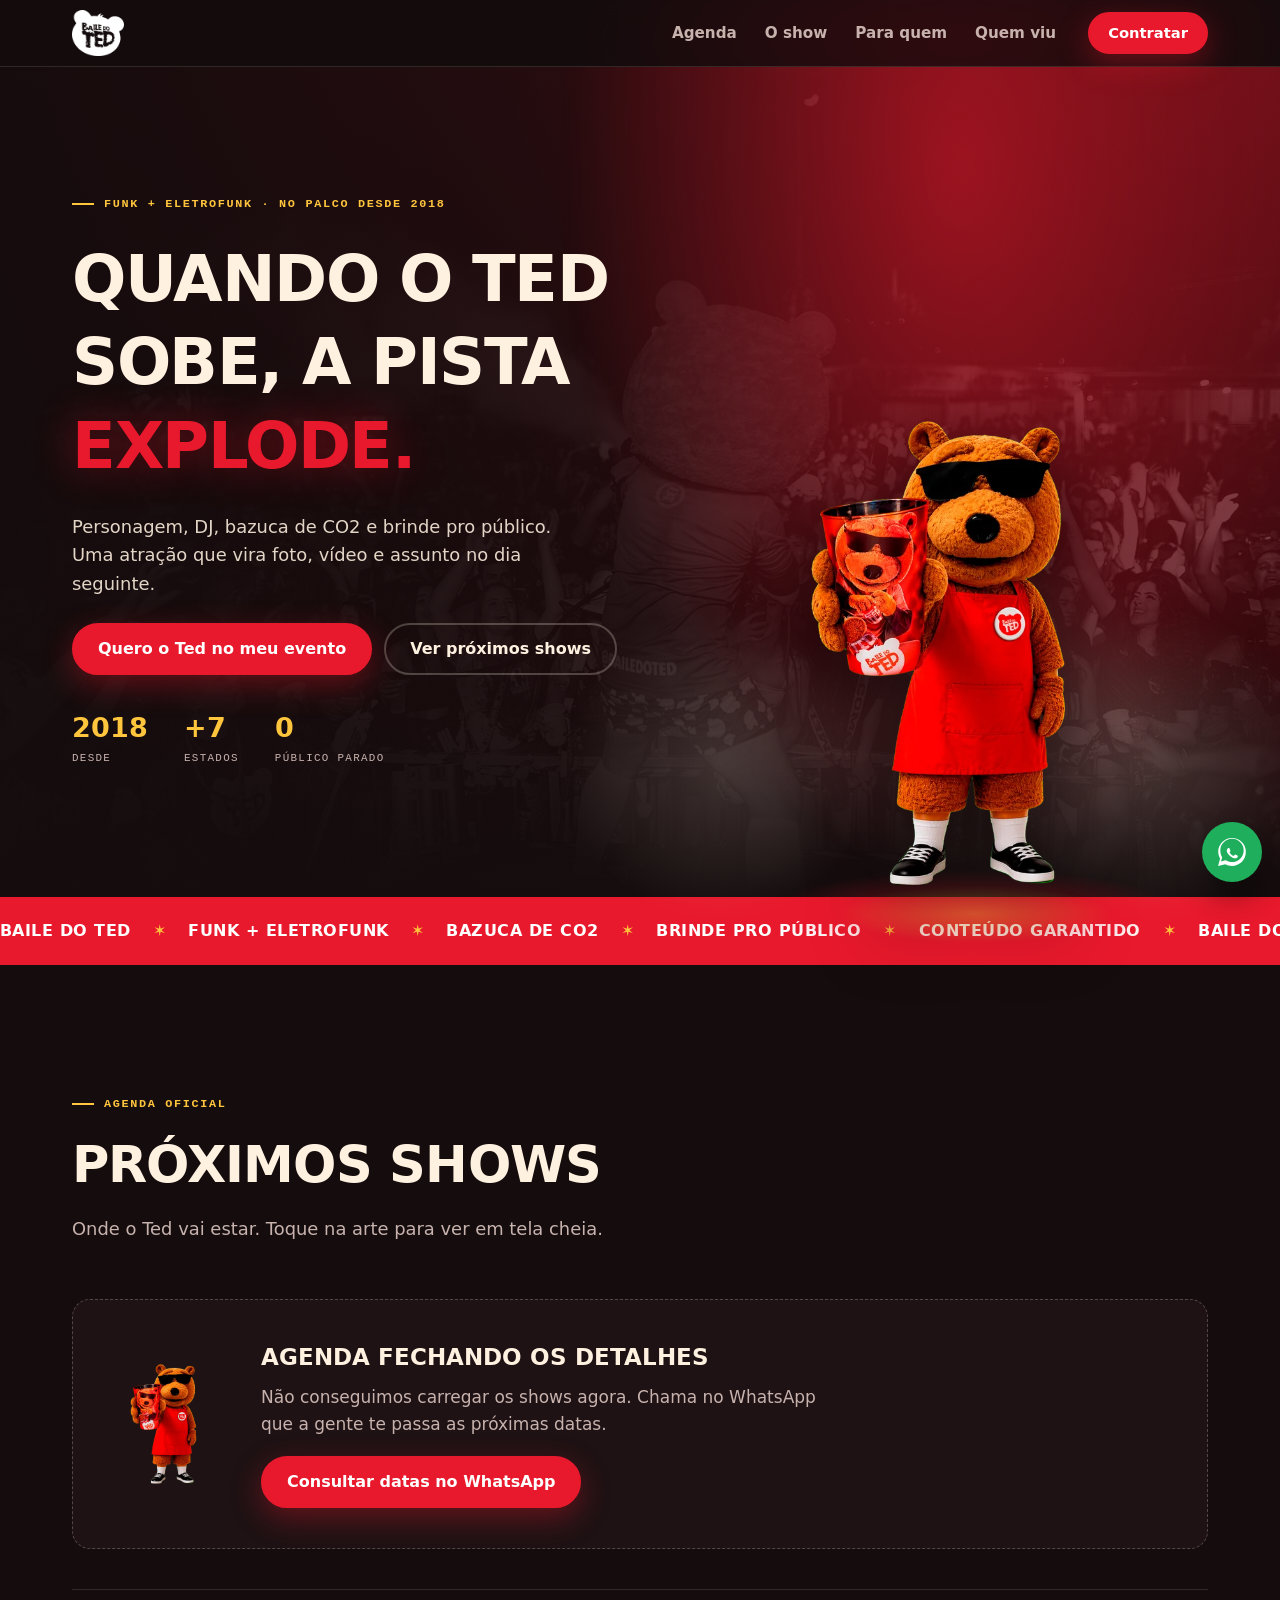
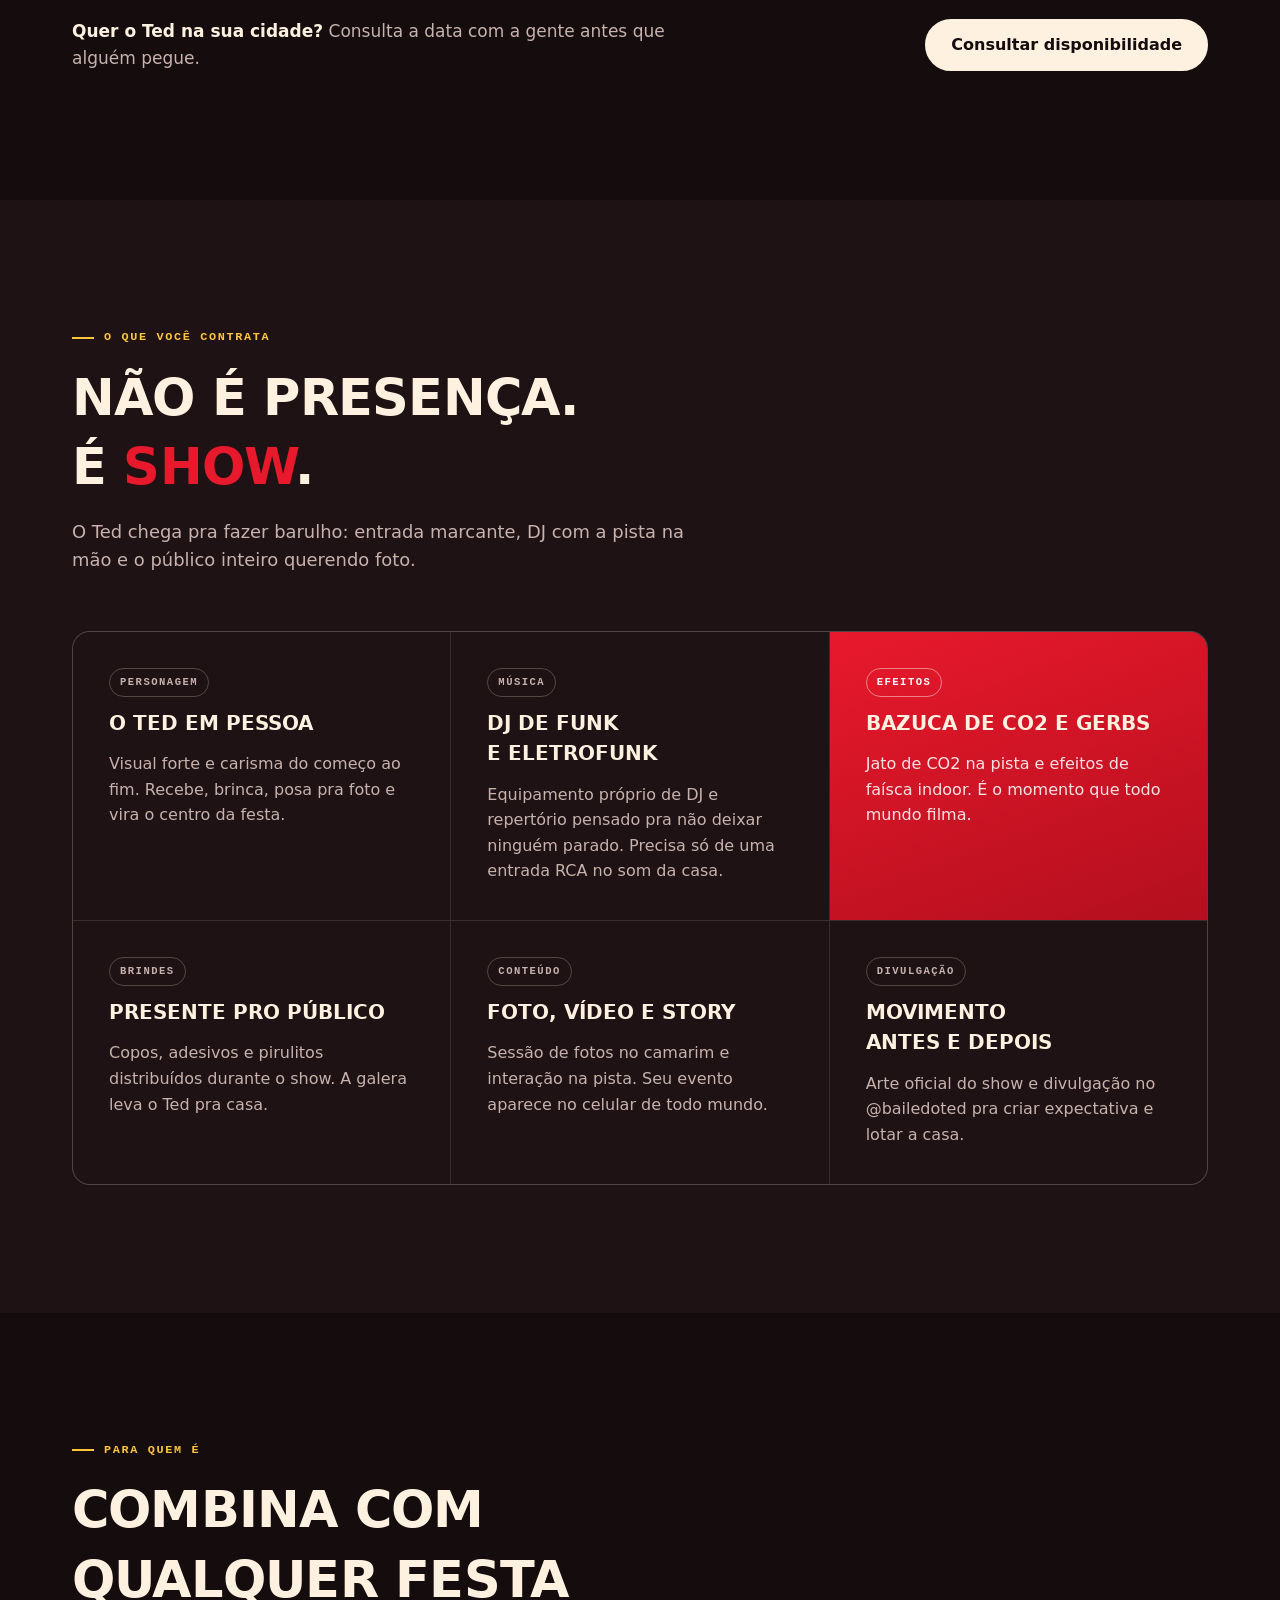
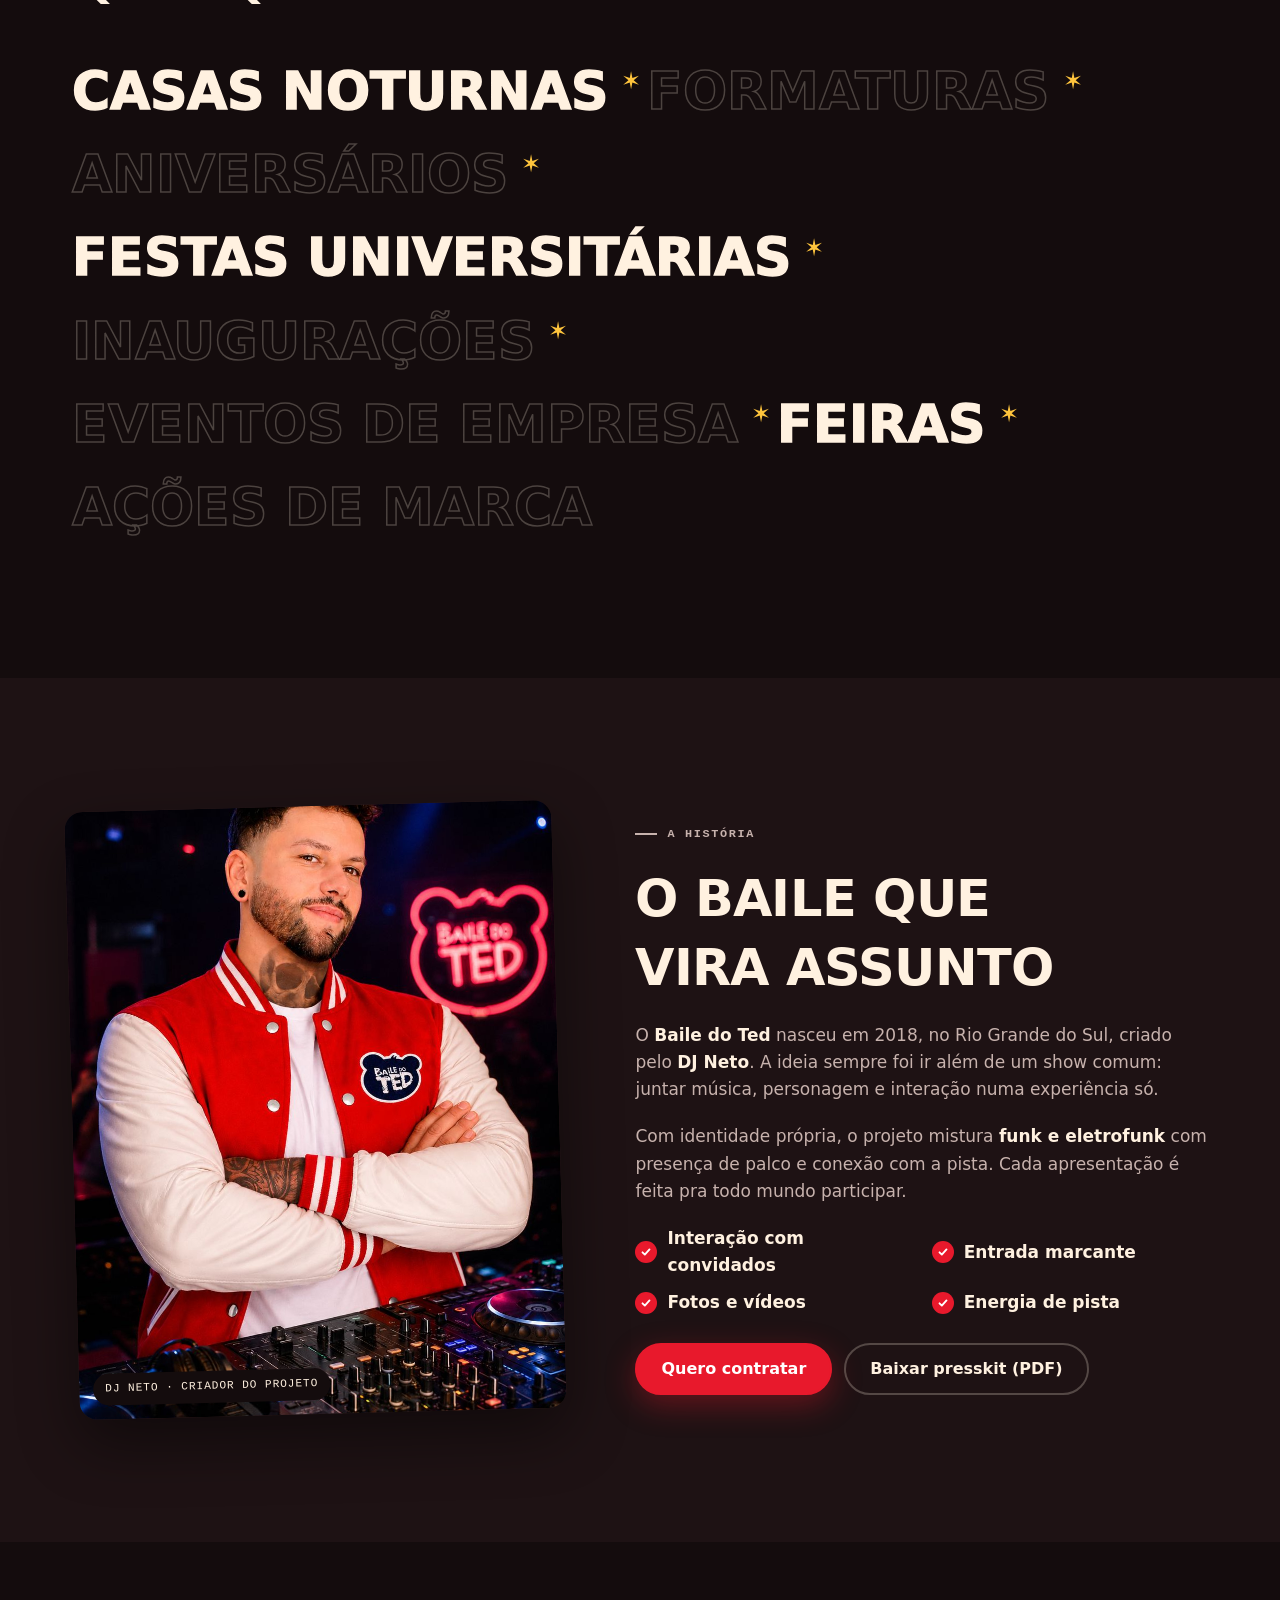
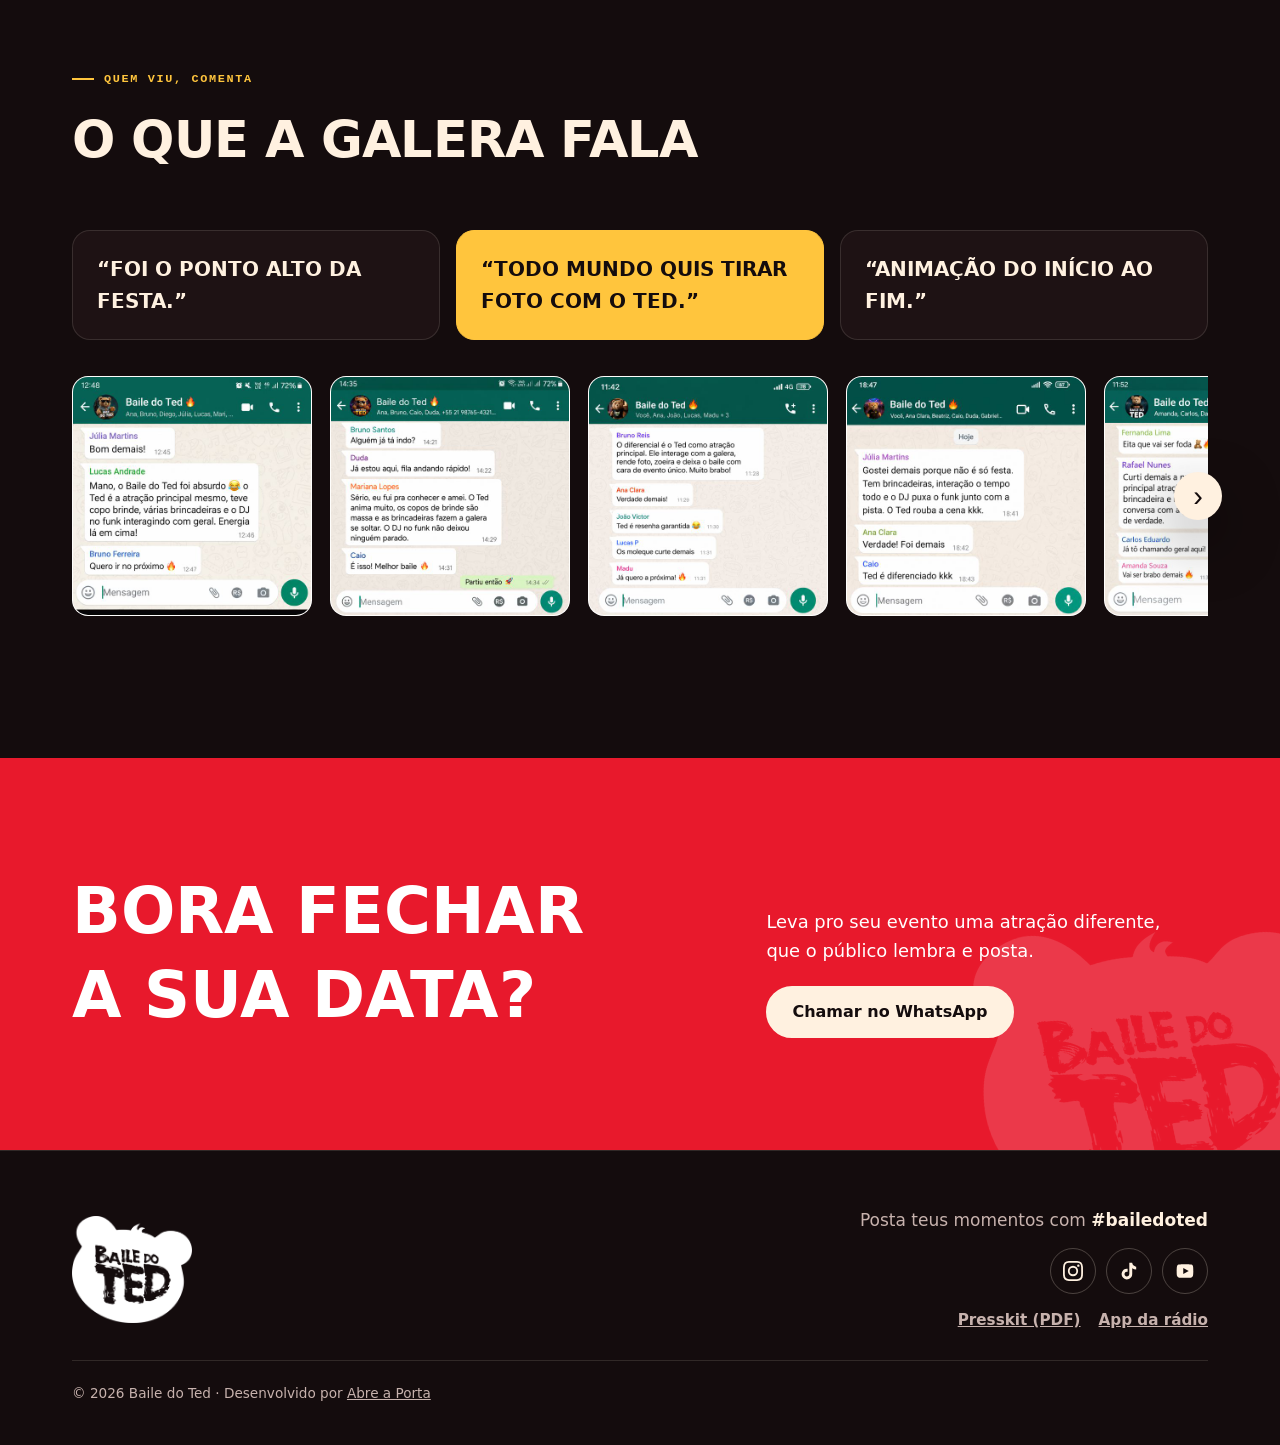
==== commit 2f938052: "Add files via upload" ====
--- a/index.html
+++ b/index.html
@@ -17,7 +17,7 @@
 <link rel="preconnect" href="https://fonts.gstatic.com" crossorigin>
 <link rel="stylesheet" href="https://fonts.googleapis.com/css2?family=Big+Shoulders+Display:wght@700;800;900&family=Figtree:wght@400;500;700;800&family=Martian+Mono:wght@400;600&display=swap">
 <link rel="preload" as="image" href="img/site/ted-mascote.webp">
-<link rel="stylesheet" href="css/style.css?v=20261011">
+<link rel="stylesheet" href="css/style.css?v=20261011b">
 </head>
 <body>
 
@@ -33,7 +33,6 @@
       <a href="#show">O show</a>
       <a href="#para-quem">Para quem</a>
       <a href="#provas">Quem viu</a>
-      <a href="#orcamento">Orçamento</a>
     </nav>
     <a class="botao botao--vermelho botao--pequeno" href="https://wa.me/5541998440412?text=Ol%C3%A1!%20Quero%20contratar%20o%20Baile%20do%20Ted%20para%20meu%20evento." target="_blank" rel="noopener">Contratar</a>
     <button class="topo__menu" type="button" aria-controls="menu" aria-expanded="false" aria-label="Abrir menu">
@@ -221,53 +220,6 @@
     </div>
   </section>
 
-  <!-- ============ ORÇAMENTO ============ -->
-  <section class="secao secao--escura" id="orcamento" aria-labelledby="orcamento-titulo">
-    <div class="container bilheteria">
-      <div class="bilheteria__texto">
-        <p class="etiqueta">Orçamento rápido</p>
-        <h2 id="orcamento-titulo" class="titulo">Simula aqui,<br>fecha no Whats</h2>
-        <p>Coloca a cidade do evento e a gente calcula uma estimativa base com o deslocamento saindo de Curitiba. Depois é só mandar pra gente no WhatsApp.</p>
-        <p class="nota">Hospedagem e alimentação não entram na simulação. O valor final depende da data, do formato e da estrutura do evento.</p>
-      </div>
-      <form class="bilheteria__form" id="form-orcamento" novalidate>
-        <label class="campo">
-          <span>Cidade e estado *</span>
-          <input id="cidade-destino" type="text" placeholder="Ex: Candelária, RS" autocomplete="address-level2" required>
-        </label>
-        <label class="campo">
-          <span>Tipo de evento</span>
-          <input id="tipo-evento" type="text" placeholder="Ex: aniversário, boate, formatura">
-        </label>
-        <div class="campo-duplo">
-          <label class="campo">
-            <span>Data desejada</span>
-            <input id="data-evento" type="date">
-          </label>
-          <label class="campo">
-            <span>Seu nome ou empresa</span>
-            <input id="nome-cliente" type="text" autocomplete="name">
-          </label>
-        </div>
-        <button class="botao botao--vermelho botao--largo" id="btn-calcular" type="submit">Calcular estimativa</button>
-
-        <div id="loading-box" class="calculando" hidden>
-          <p id="msg-ted"></p>
-          <div class="calculando__barra"><div id="barra-progresso"></div></div>
-        </div>
-
-        <div id="resultado-box" hidden>
-          <p id="msg-erro" class="erro" hidden></p>
-          <div id="dados-orcamento" class="resultado" hidden>
-            <p class="resultado__rotulo">Estimativa base</p>
-            <p class="resultado__valor">R$ <span id="res-total">--</span></p>
-            <a class="botao botao--verde botao--largo" href="#" id="btn-whats-orcamento" target="_blank" rel="noopener">Enviar cotação pelo WhatsApp</a>
-          </div>
-        </div>
-      </form>
-    </div>
-  </section>
-
   <!-- ============ FECHAMENTO ============ -->
   <section class="fechamento" aria-labelledby="fechamento-titulo">
     <div class="container fechamento__inner">
@@ -310,12 +262,11 @@
   <img class="visor__img" src="" alt="">
 </div>
 
-<script src="js/supabase-config.js?v=20261011"></script>
-<script src="js/supabase-client.js?v=20261011"></script>
-<script src="js/site.js?v=20261011"></script>
-<script src="js/orcamento.js?v=20261011"></script>
-<script src="js/scroll-fix.js?v=20261011" defer></script>
+<script src="js/supabase-config.js?v=20261011b"></script>
+<script src="js/supabase-client.js?v=20261011b"></script>
+<script src="js/site.js?v=20261011b"></script>
+<script src="js/scroll-fix.js?v=20261011b" defer></script>
 <script src="https://hosted.muses.org/mrp.js" defer></script>
-<script src="js/radio-player.js?v=20261011" defer></script>
+<script src="js/radio-player.js?v=20261011b" defer></script>
 </body>
 </html>
